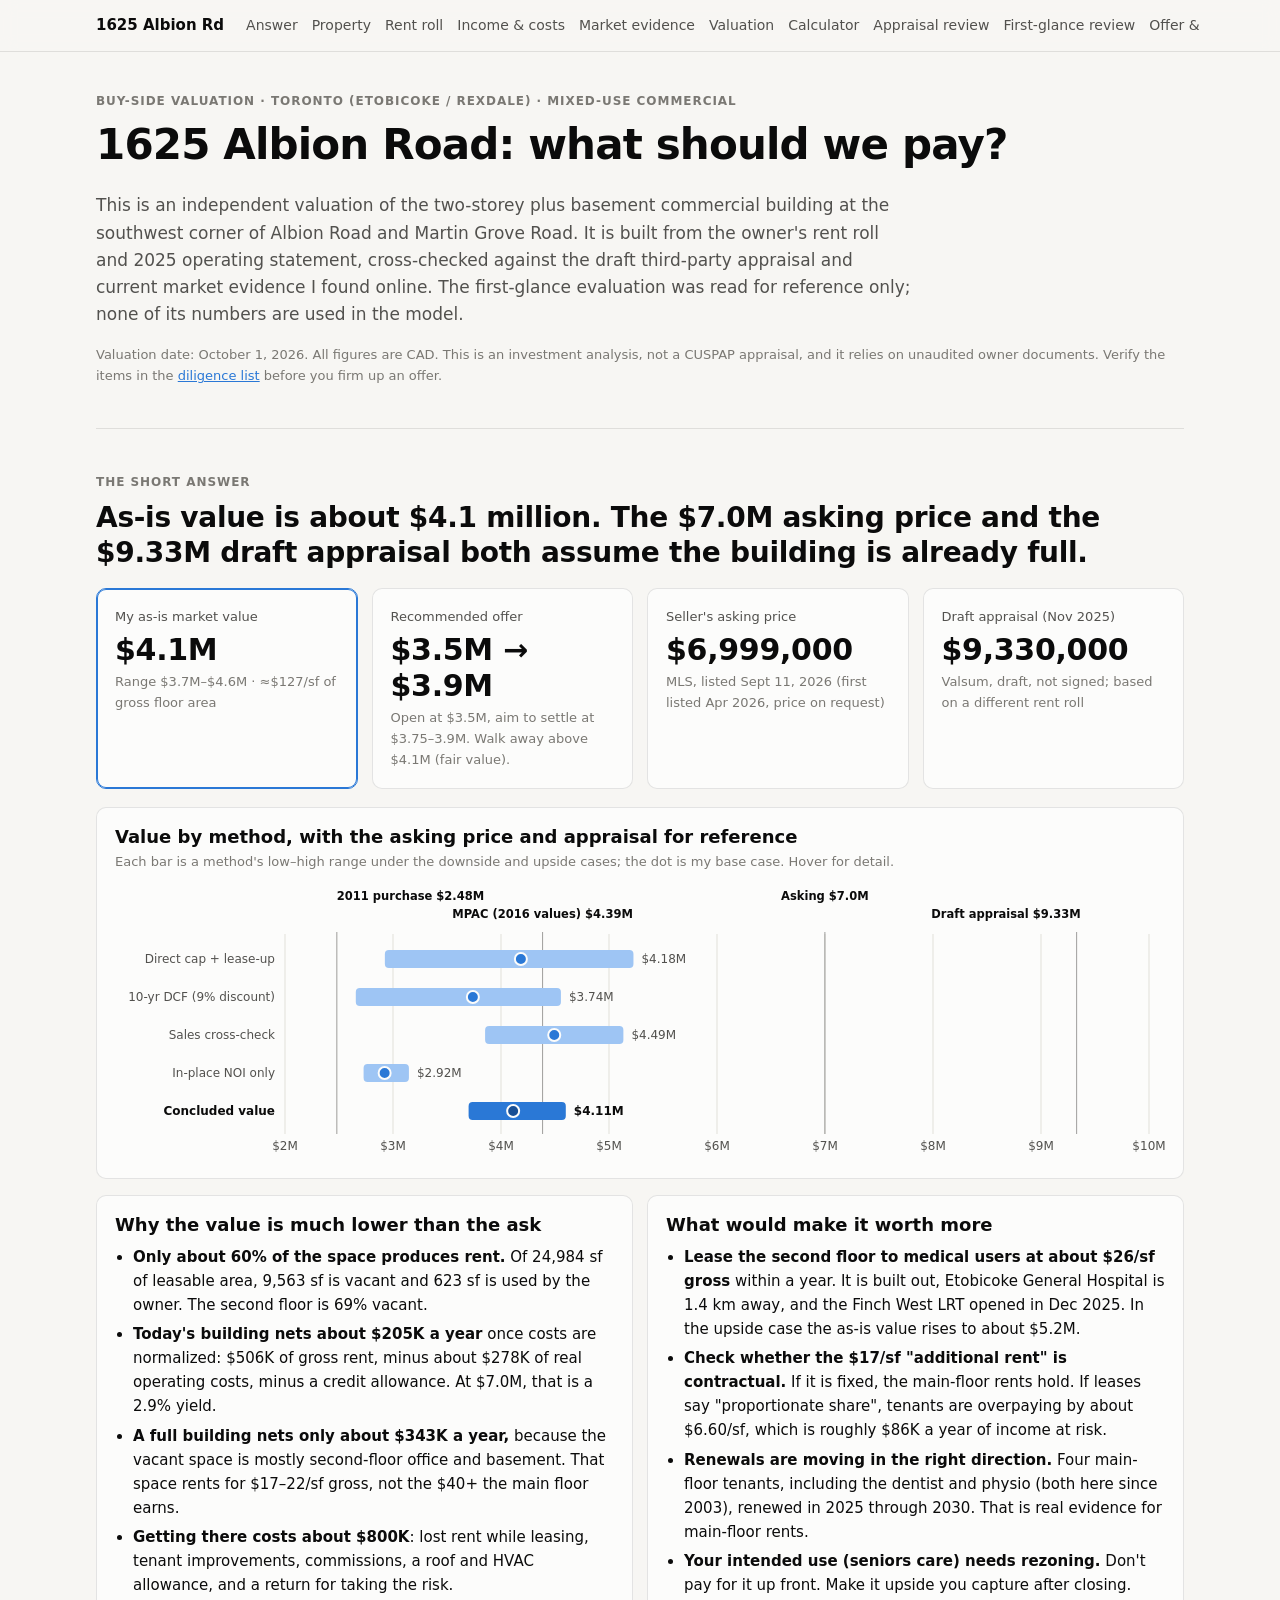
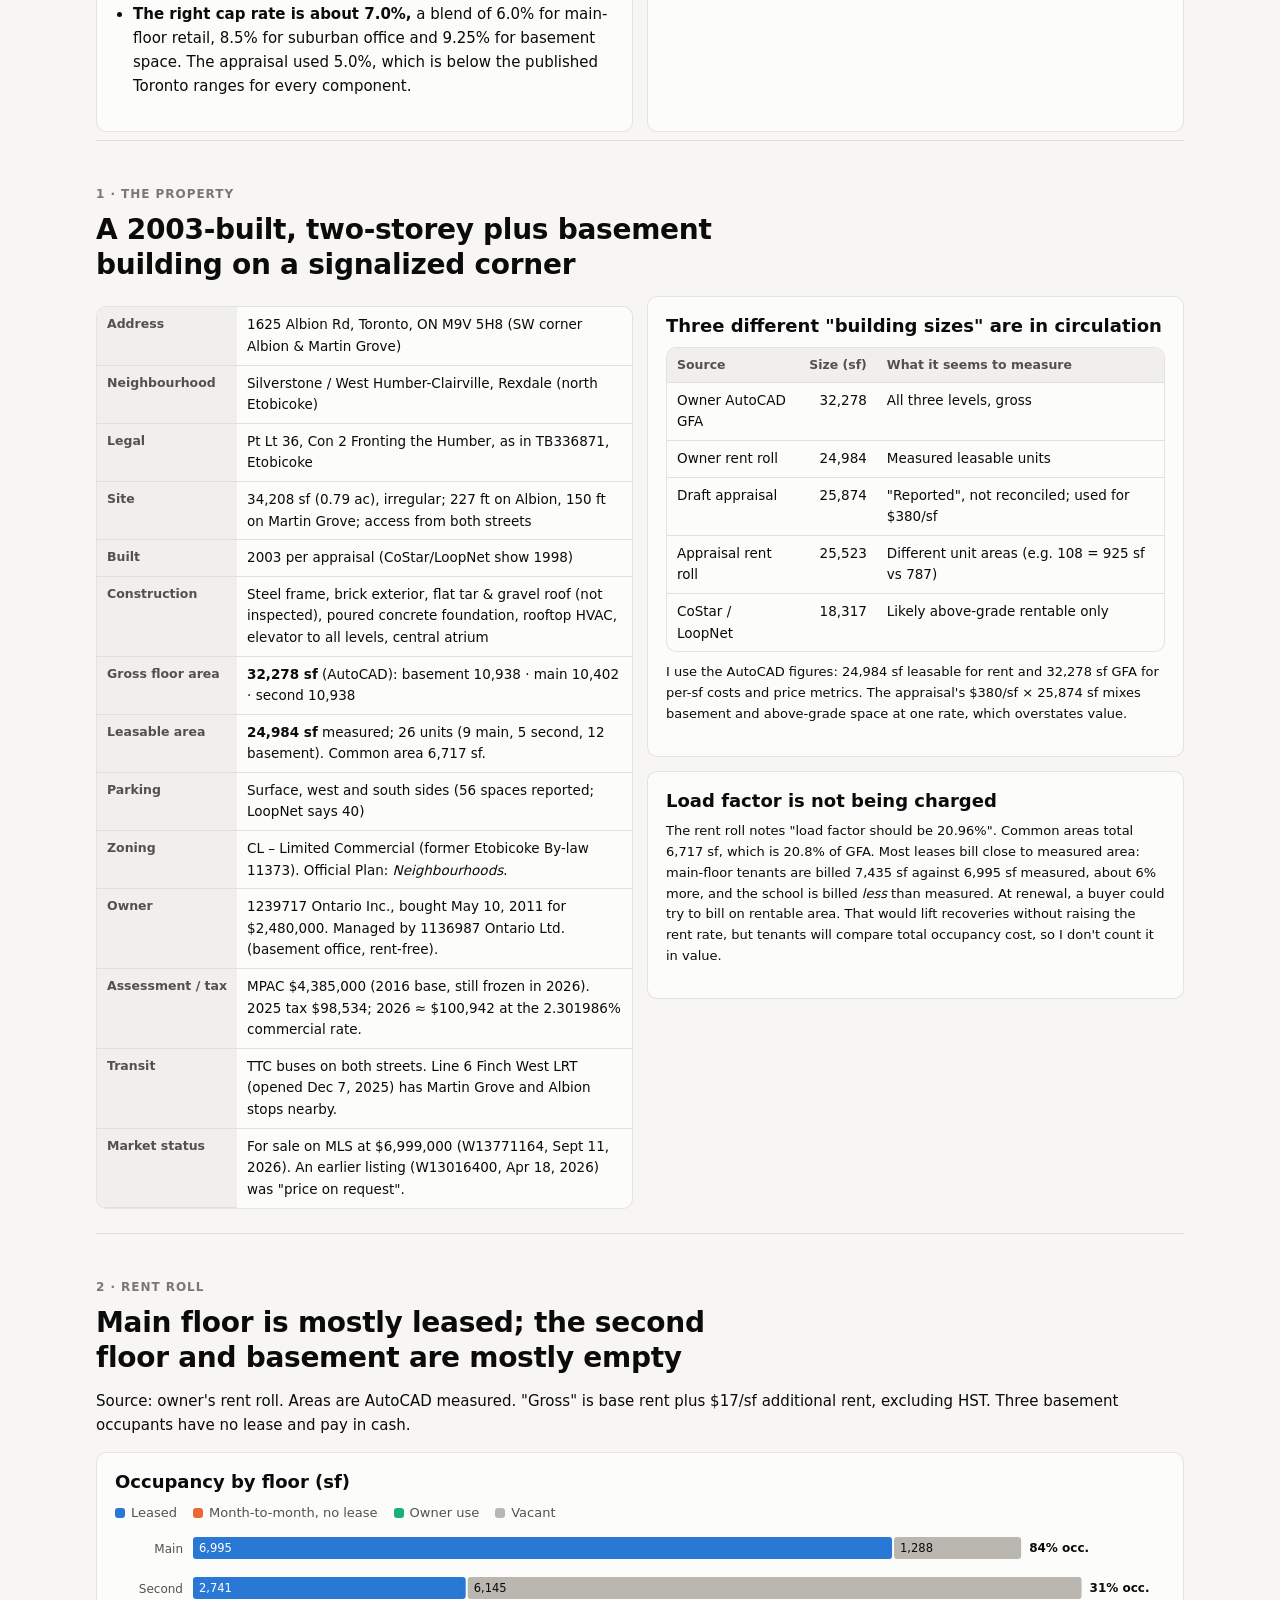
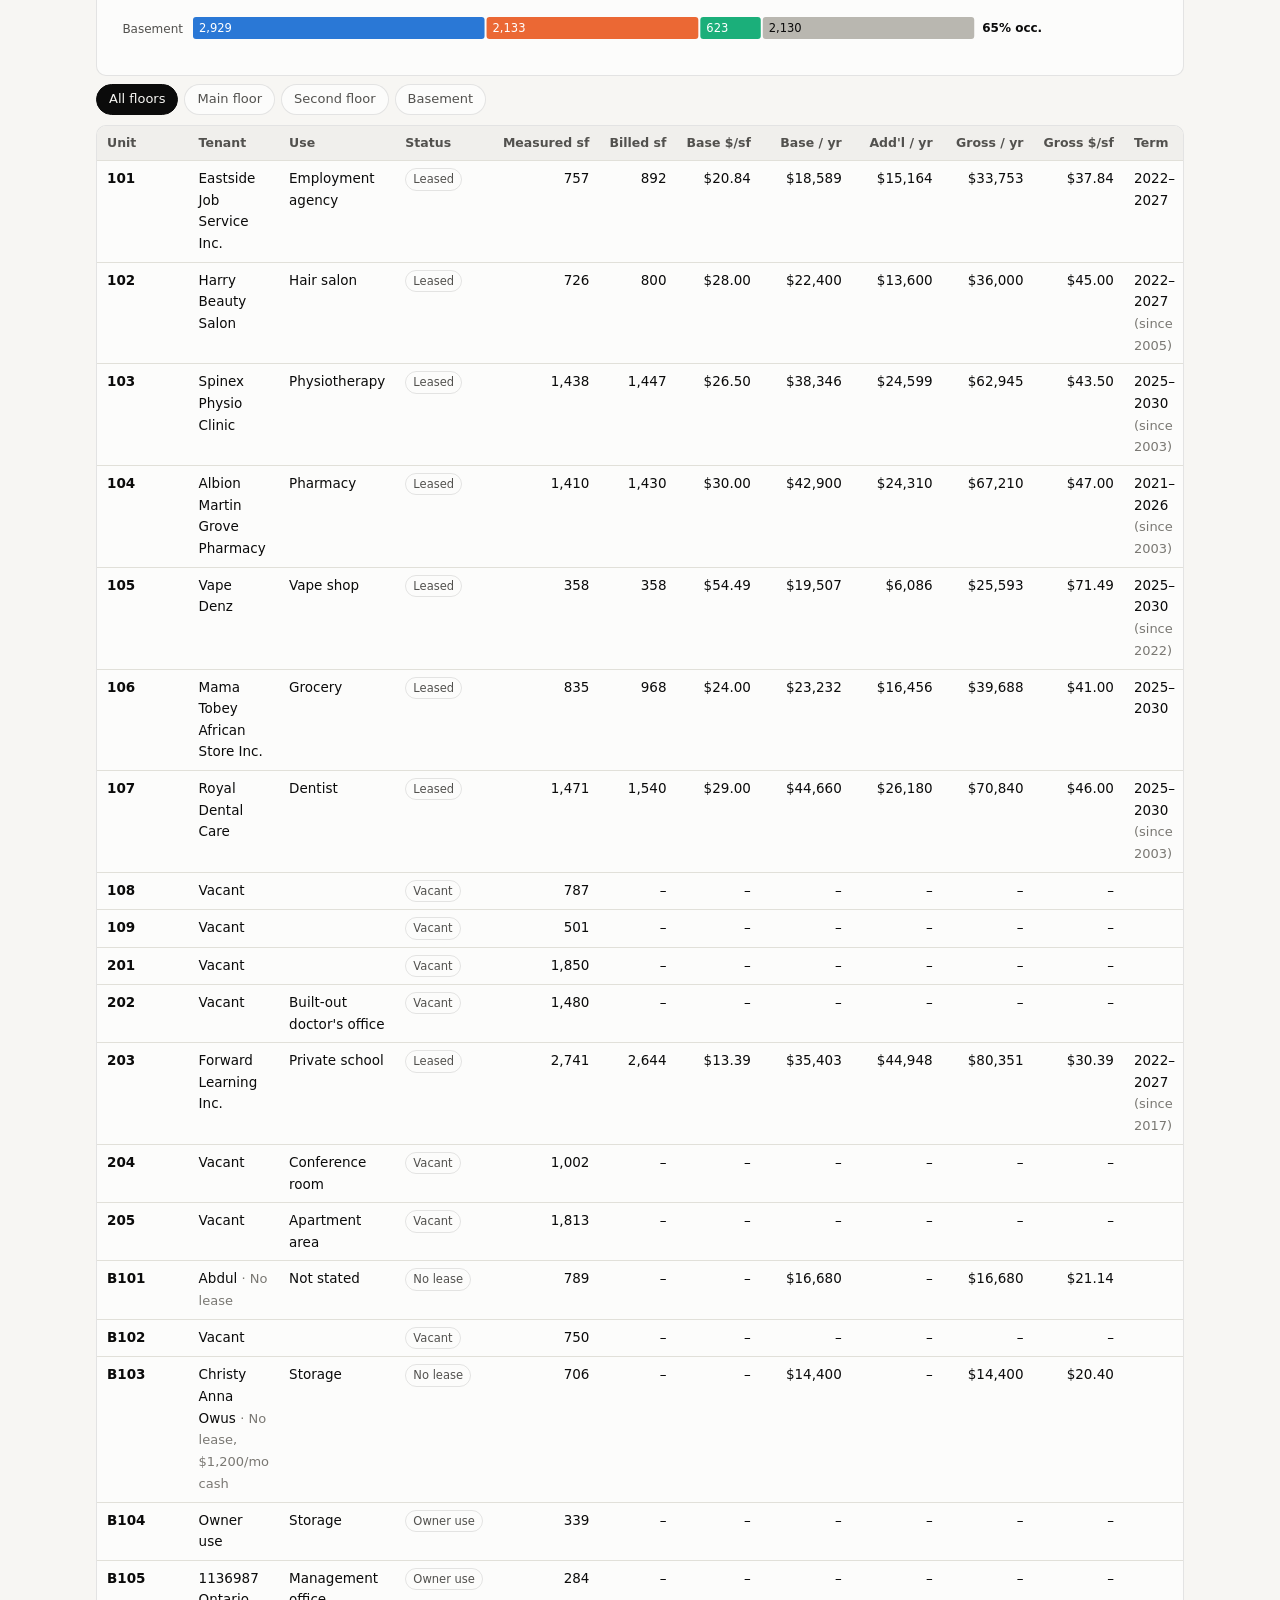
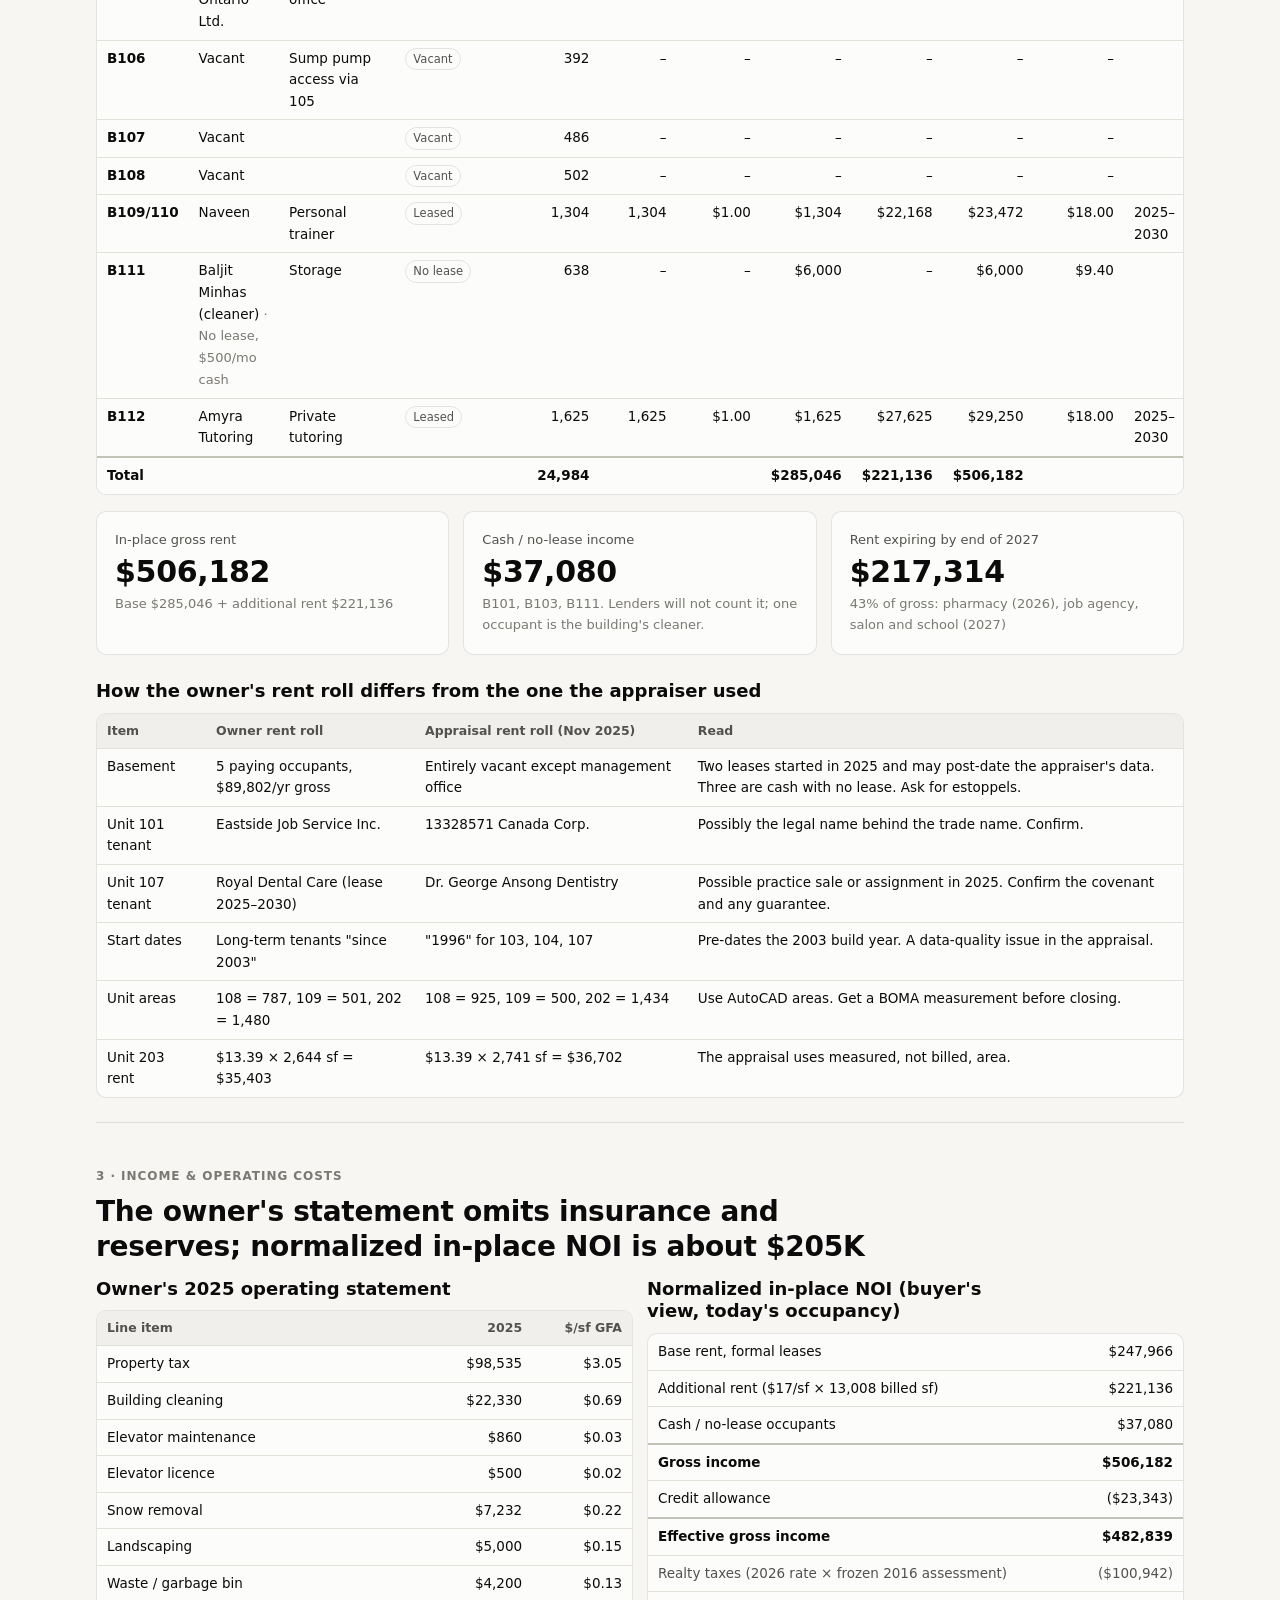
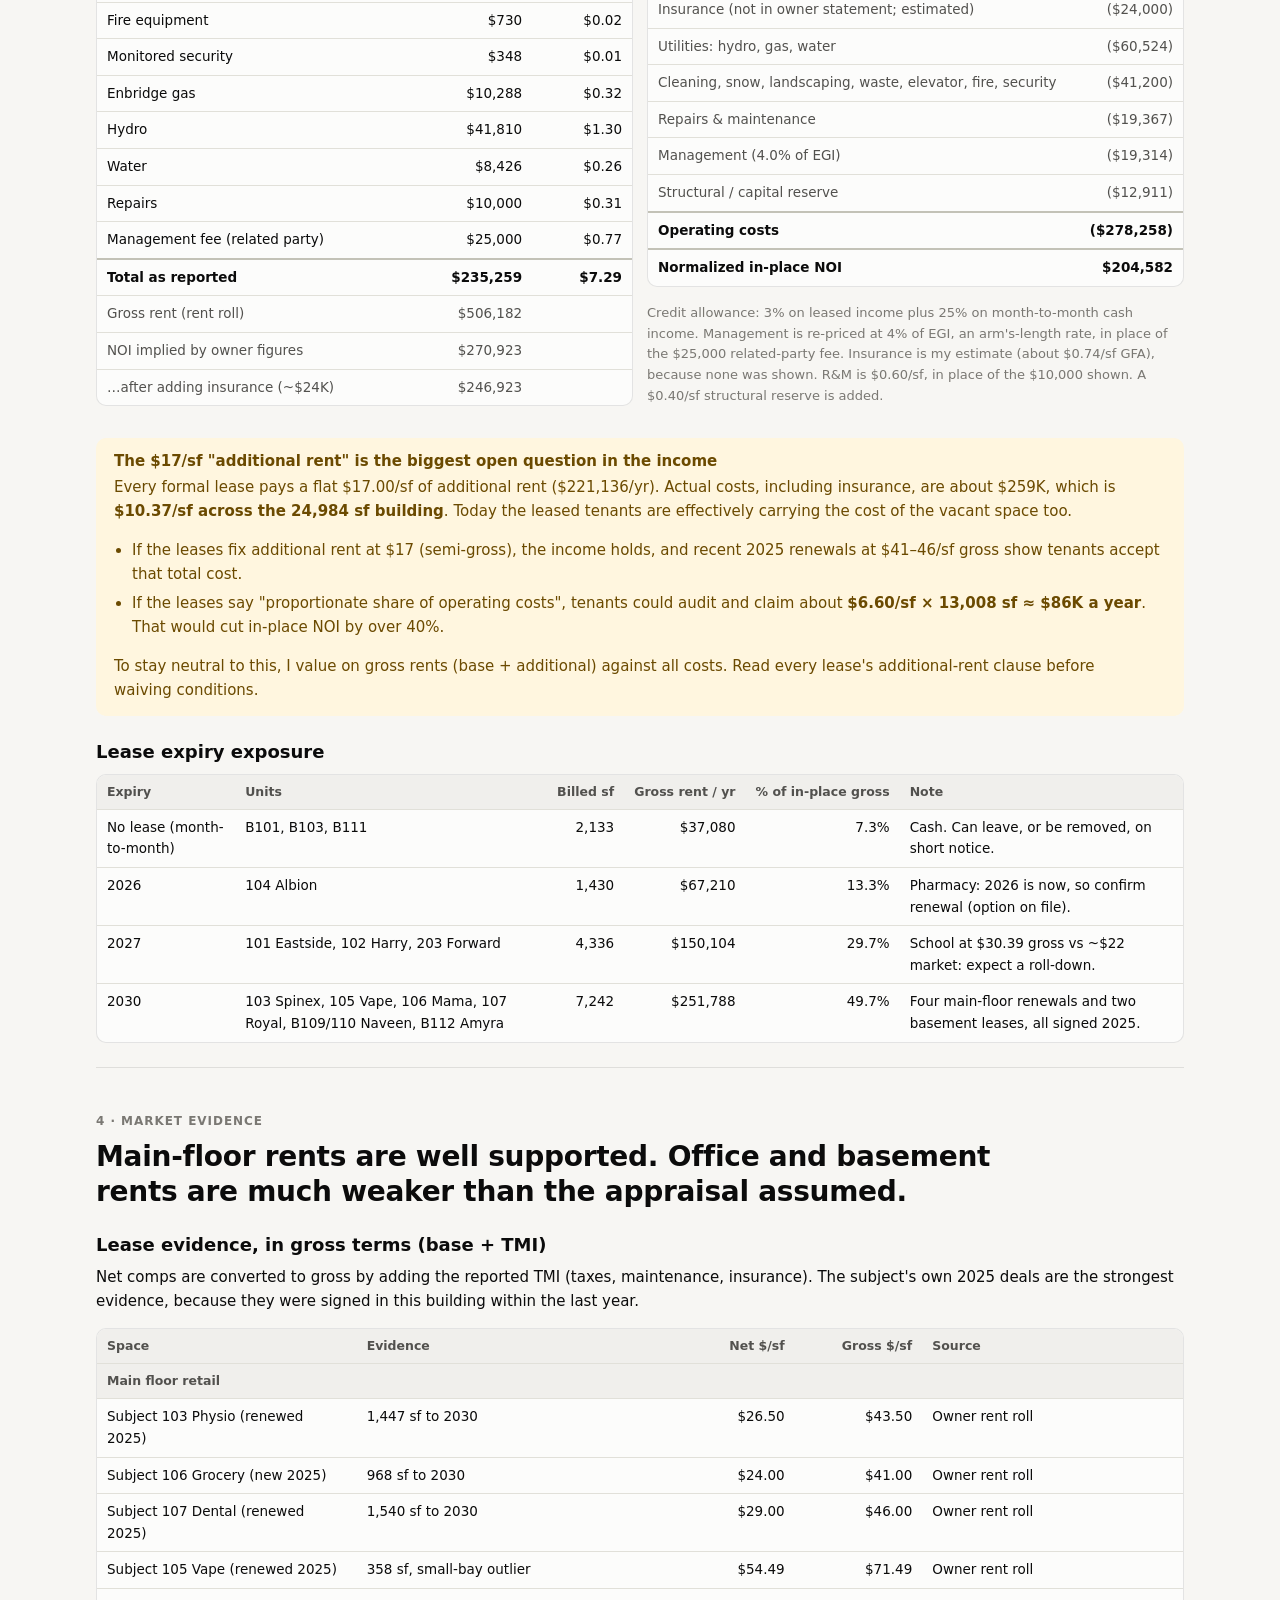
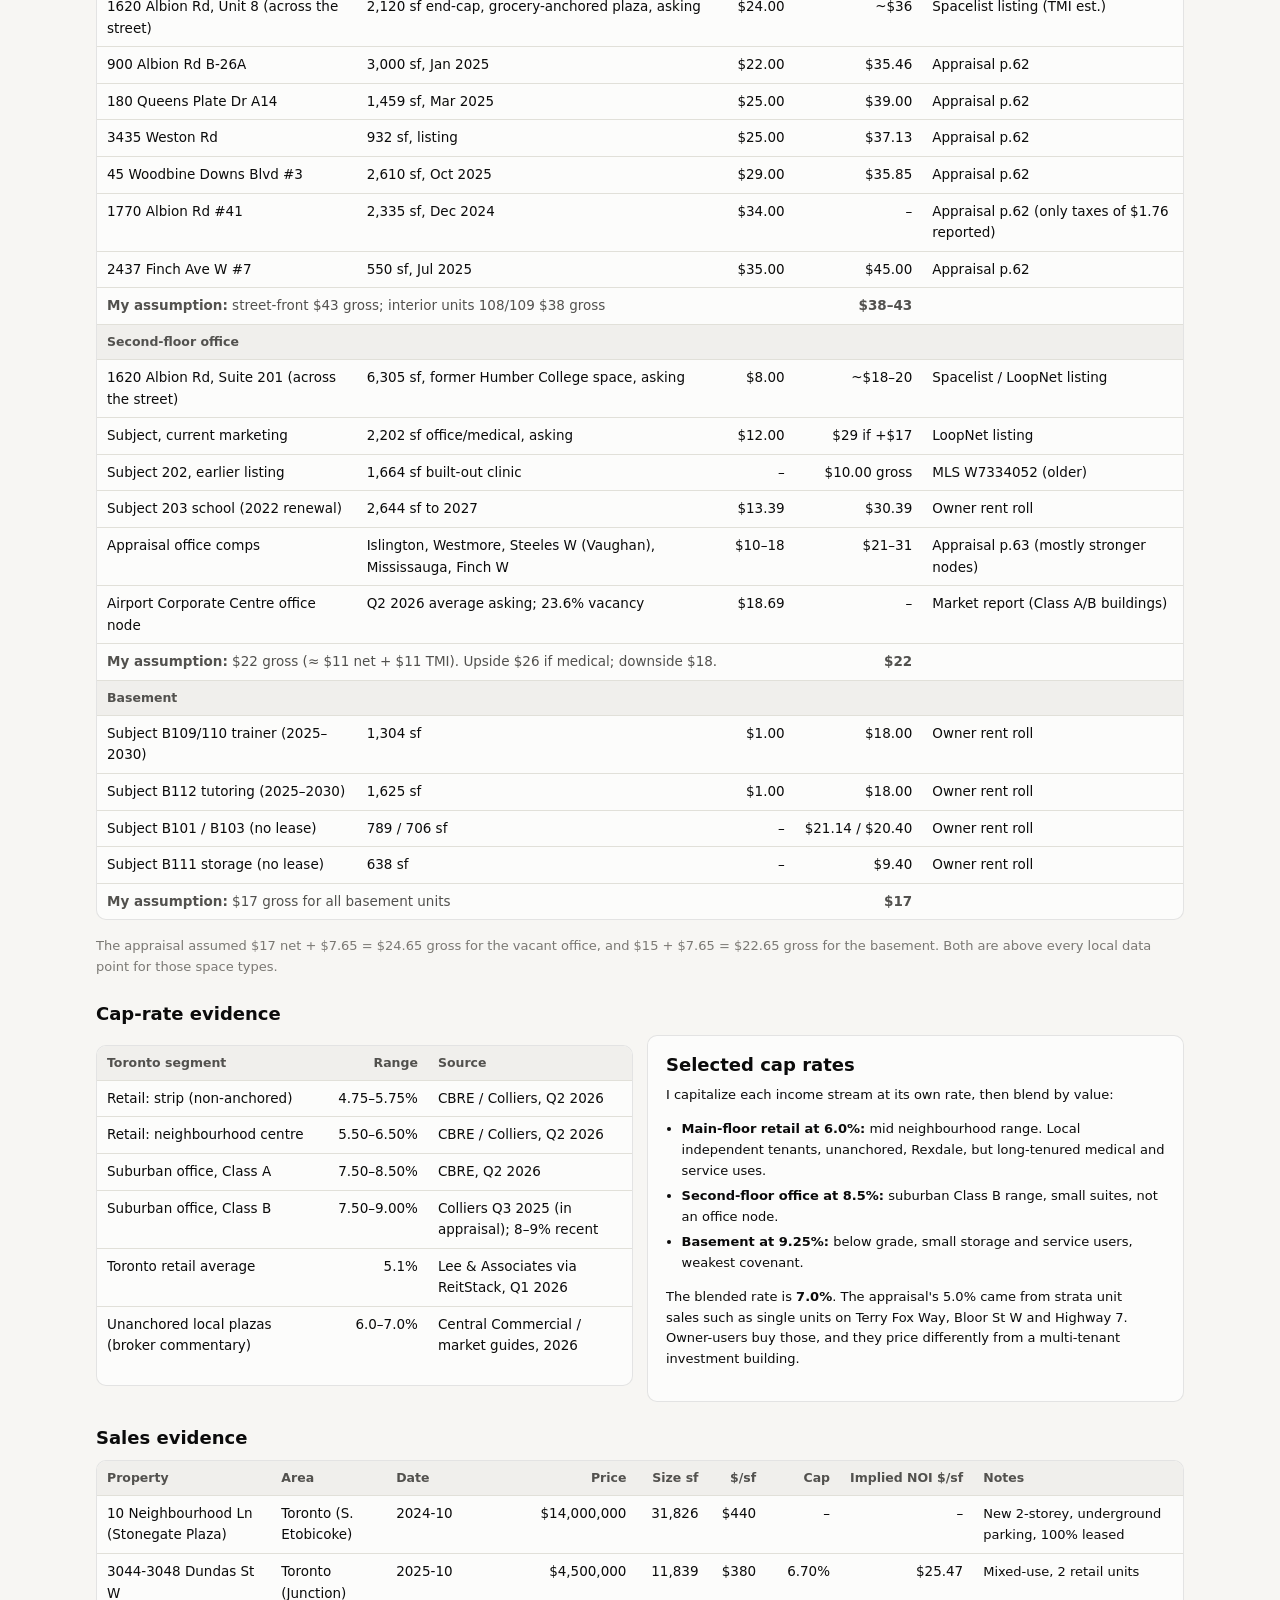
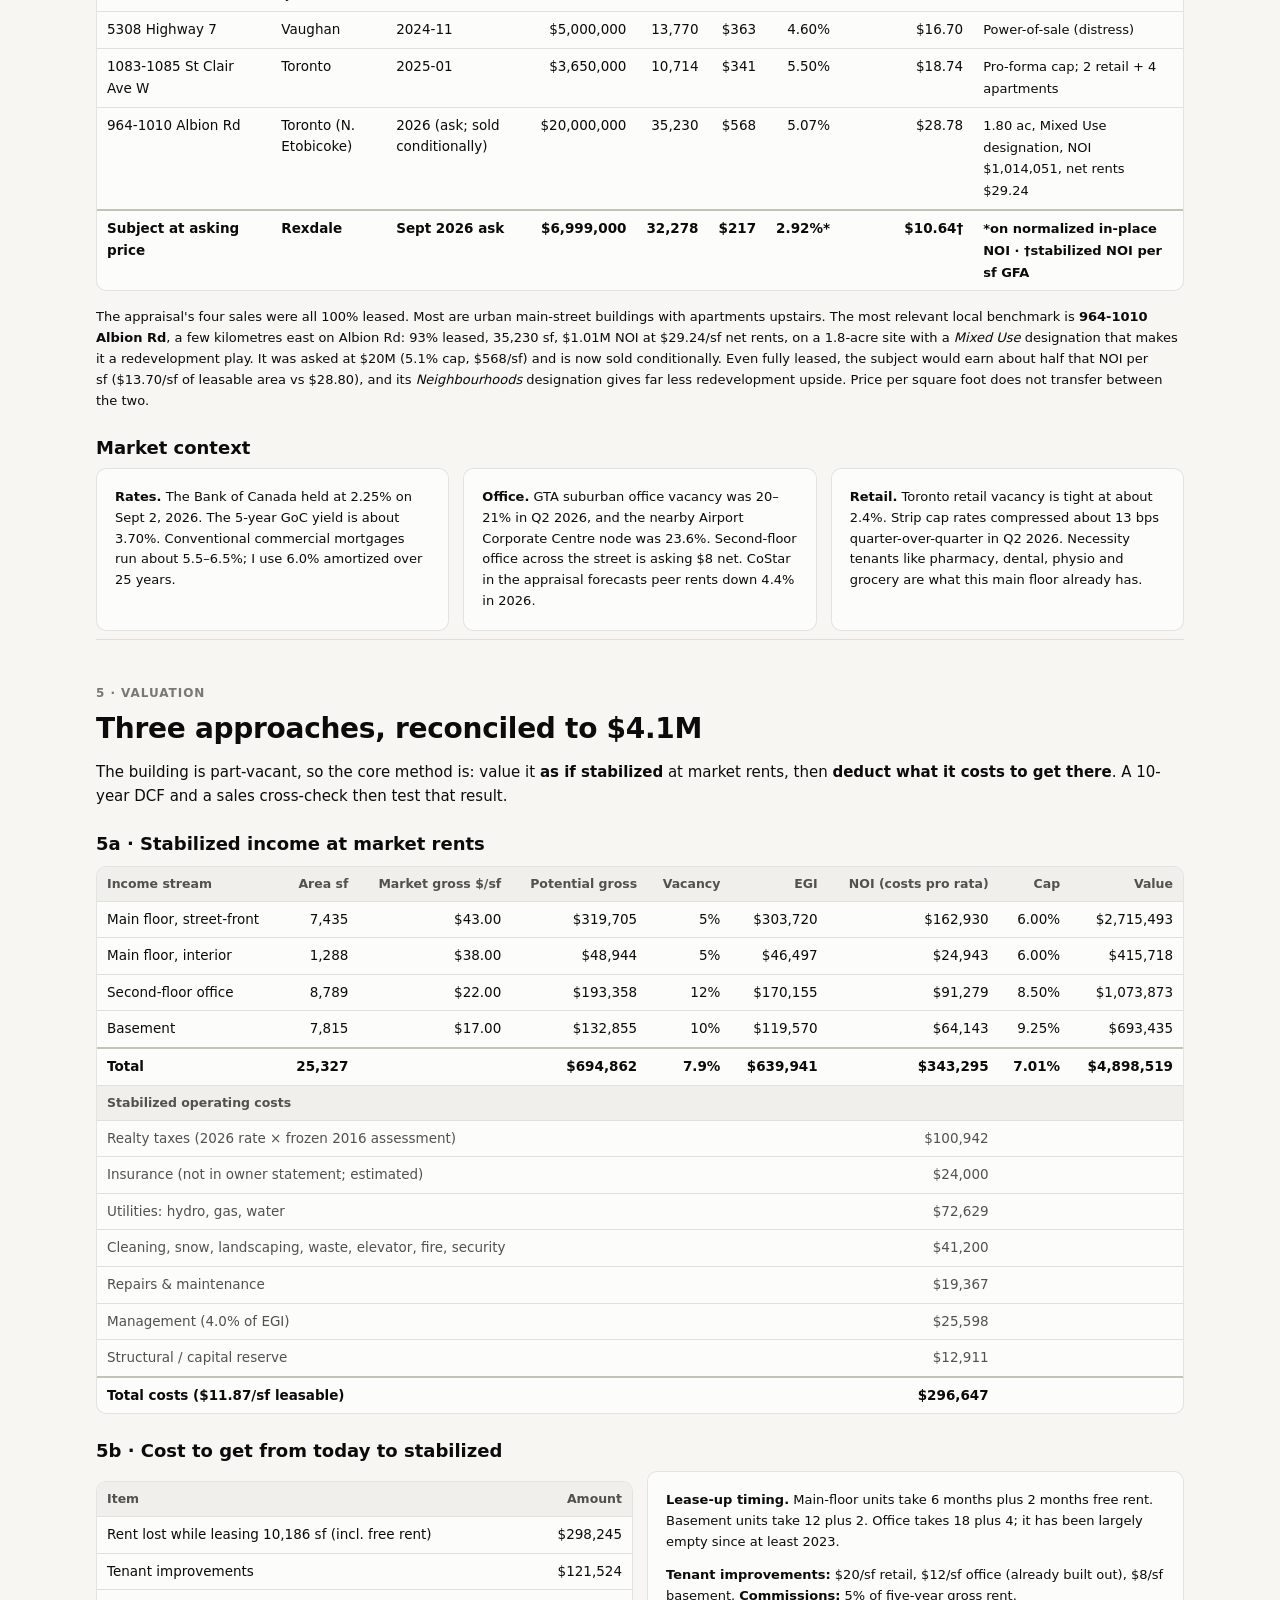
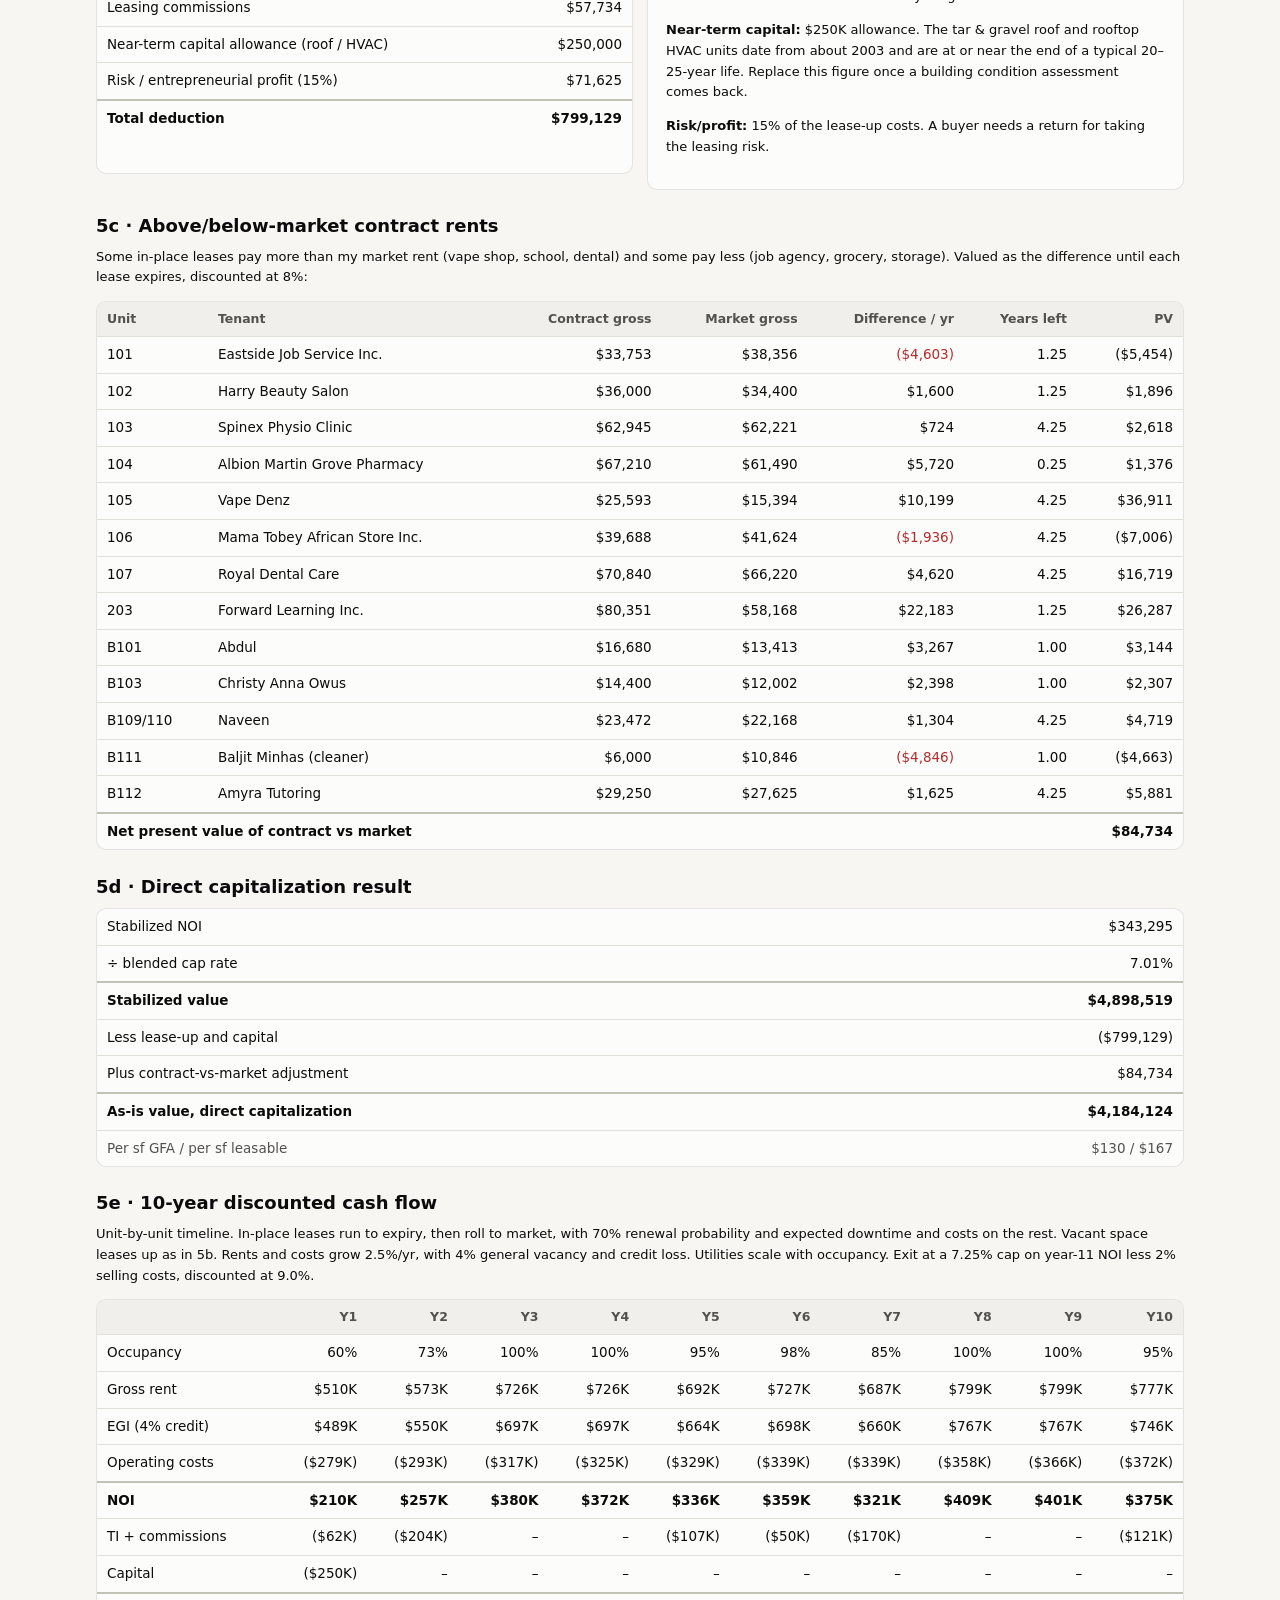
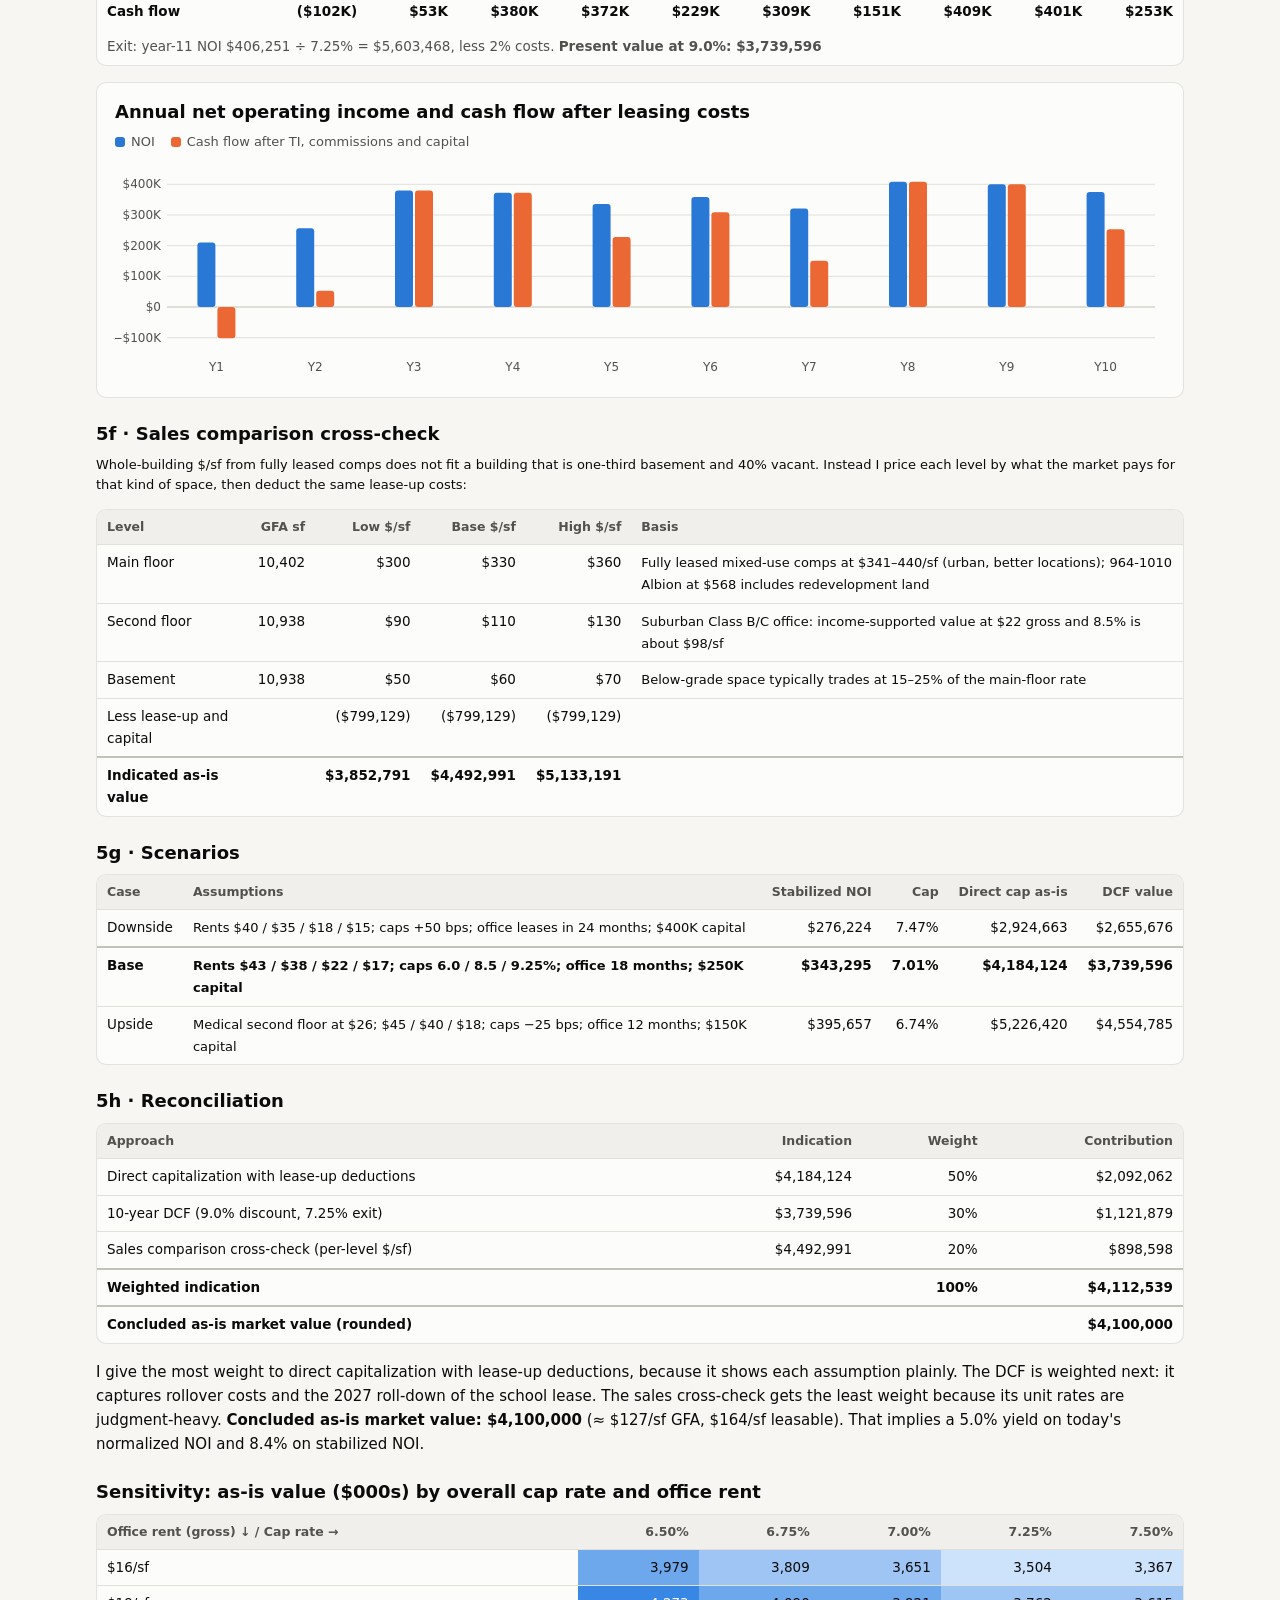
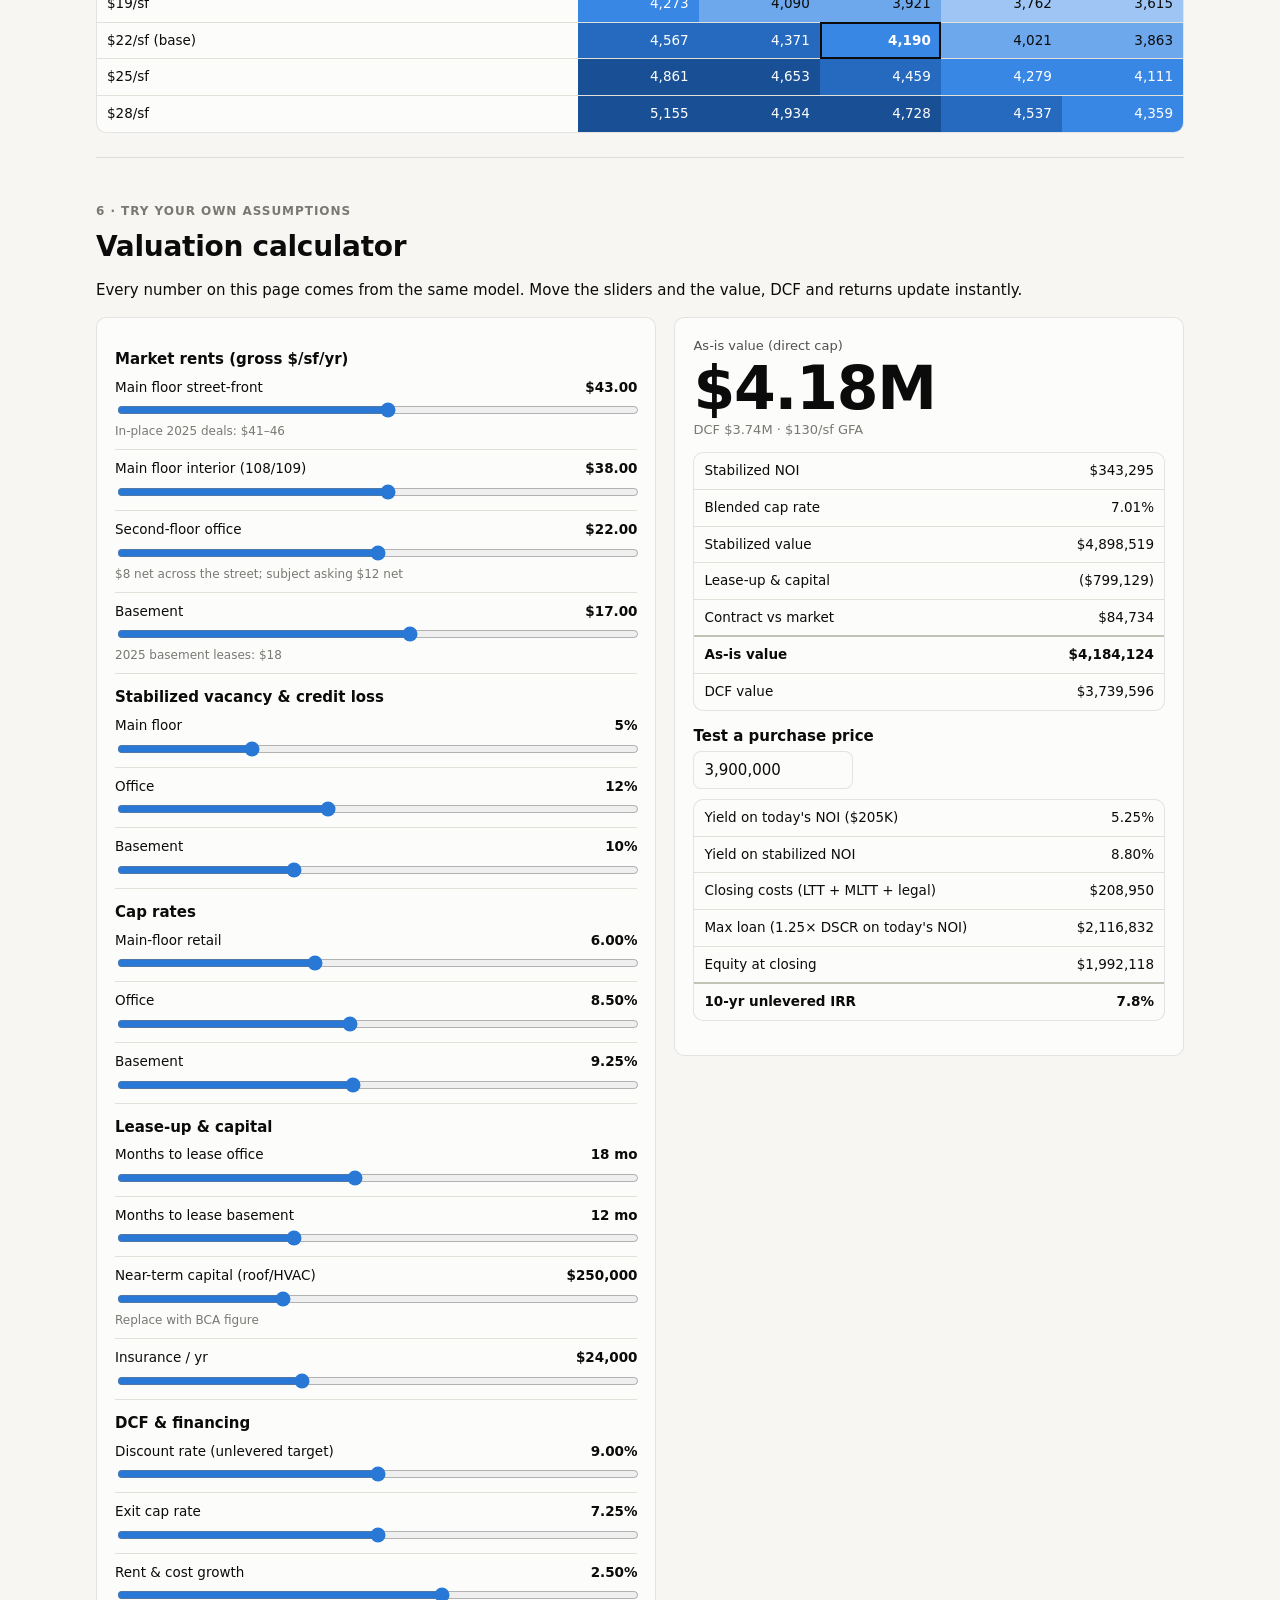
==== albion-valuation/index.html @ 06c312e9 "Add 1625 Albion Road valuation site Independent buy-side valuation built from the owner's rent roll " ====
<!doctype html>
<html lang="en">
<head>
<meta charset="utf-8">
<meta name="viewport" content="width=device-width, initial-scale=1">
<title>1625 Albion Road Valuation</title>
<meta name="description" content="Independent buy-side valuation of 1625 Albion Road, Toronto: a two-storey plus basement mixed-use building at Albion & Martin Grove. Rent roll, operating costs, market evidence, income and DCF valuation, appraisal review and offer strategy.">
<link rel="icon" href="data:image/svg+xml,%3Csvg xmlns='http://www.w3.org/2000/svg' viewBox='0 0 32 32'%3E%3Crect x='5' y='4' width='22' height='24' rx='2' fill='%232a78d6'/%3E%3Crect x='9' y='8' width='5' height='4' fill='%23fff'/%3E%3Crect x='18' y='8' width='5' height='4' fill='%23fff'/%3E%3Crect x='9' y='15' width='5' height='4' fill='%23fff'/%3E%3Crect x='18' y='15' width='5' height='4' fill='%23fff'/%3E%3Crect x='13' y='22' width='6' height='6' fill='%23fff'/%3E%3C/svg%3E">
<link rel="stylesheet" href="assets/style.css">
</head>
<body>
<nav class="topnav" aria-label="Sections">
  <div class="inner">
    <span class="brand">1625 Albion Rd</span>
    <a class="nl" href="#answer">Answer</a>
    <a class="nl" href="#property">Property</a>
    <a class="nl" href="#rentroll">Rent roll</a>
    <a class="nl" href="#expenses">Income &amp; costs</a>
    <a class="nl" href="#market">Market evidence</a>
    <a class="nl" href="#valuation">Valuation</a>
    <a class="nl" href="#calculator">Calculator</a>
    <a class="nl" href="#appraisal">Appraisal review</a>
    <a class="nl" href="#firstglance">First-glance review</a>
    <a class="nl" href="#offer">Offer &amp; diligence</a>
    <a class="nl" href="#sources">Sources</a>
    <button class="theme-btn" id="themeBtn" type="button" aria-label="Toggle dark mode">◐ Theme</button>
  </div>
</nav>

<main>
<header class="hero">
  <div class="eyebrow">Buy-side valuation · Toronto (Etobicoke / Rexdale) · mixed-use commercial</div>
  <h1>1625 Albion Road: what should we pay?</h1>
  <p class="lede">This is an independent valuation of the two-storey plus basement commercial building at the southwest corner of Albion Road and Martin Grove Road. It is built from the owner's rent roll and 2025 operating statement, cross-checked against the draft third-party appraisal and current market evidence I found online. The first-glance evaluation was read for reference only; none of its numbers are used in the model.</p>
  <p class="asof">Valuation date: October 1, 2026. All figures are CAD. This is an investment analysis, not a CUSPAP appraisal, and it relies on unaudited owner documents. Verify the items in the <a href="#offer">diligence list</a> before you firm up an offer.</p>
</header>

<!-- ============================================================ ANSWER -->
<section id="answer">
  <div class="eyebrow">The short answer</div>
  <h2>As-is value is about $4.1 million. The $7.0M asking price and the $9.33M draft appraisal both assume the building is already full.</h2>
  <div class="grid g4" style="margin:18px 0">
    <div class="card tile hl"><div class="label">My as-is market value</div><div class="value">$4.1M</div><div class="sub">Range $3.7M–$4.6M · ≈$127/sf of gross floor area</div></div>
    <div class="card tile"><div class="label">Recommended offer</div><div class="value">$3.5M → $3.9M</div><div class="sub">Open at $3.5M, aim to settle at $3.75–3.9M. Walk away above $4.1M (fair value).</div></div>
    <div class="card tile"><div class="label">Seller's asking price</div><div class="value">$6,999,000</div><div class="sub">MLS, listed Sept 11, 2026 (first listed Apr 2026, price on request)</div></div>
    <div class="card tile"><div class="label">Draft appraisal (Nov 2025)</div><div class="value">$9,330,000</div><div class="sub">Valsum, draft, not signed; based on a different rent roll</div></div>
  </div>

  <div class="card">
    <h3>Value by method, with the asking price and appraisal for reference</h3>
    <p class="small muted" style="margin-top:-6px">Each bar is a method's low–high range under the downside and upside cases; the dot is my base case. Hover for detail.</p>
    <div id="footballChart"></div>
  </div>

  <div class="grid g2" style="margin-top:16px">
    <div class="card">
      <h3>Why the value is much lower than the ask</h3>
      <ul>
        <li><b>Only about 60% of the space produces rent.</b> Of 24,984 sf of leasable area, 9,563 sf is vacant and 623 sf is used by the owner. The second floor is 69% vacant.</li>
        <li><b>Today's building nets about $205K a year</b> once costs are normalized: $506K of gross rent, minus about $278K of real operating costs, minus a credit allowance. At $7.0M, that is a 2.9% yield.</li>
        <li><b>A full building nets only about $343K a year,</b> because the vacant space is mostly second-floor office and basement. That space rents for $17–22/sf gross, not the $40+ the main floor earns.</li>
        <li><b>Getting there costs about $800K</b>: lost rent while leasing, tenant improvements, commissions, a roof and HVAC allowance, and a return for taking the risk.</li>
        <li><b>The right cap rate is about 7.0%,</b> a blend of 6.0% for main-floor retail, 8.5% for suburban office and 9.25% for basement space. The appraisal used 5.0%, which is below the published Toronto ranges for every component.</li>
      </ul>
    </div>
    <div class="card">
      <h3>What would make it worth more</h3>
      <ul>
        <li><b>Lease the second floor to medical users at about $26/sf gross</b> within a year. It is built out, Etobicoke General Hospital is 1.4 km away, and the Finch West LRT opened in Dec 2025. In the upside case the as-is value rises to about $5.2M.</li>
        <li><b>Check whether the $17/sf "additional rent" is contractual.</b> If it is fixed, the main-floor rents hold. If leases say "proportionate share", tenants are overpaying by about $6.60/sf, which is roughly $86K a year of income at risk.</li>
        <li><b>Renewals are moving in the right direction.</b> Four main-floor tenants, including the dentist and physio (both here since 2003), renewed in 2025 through 2030. That is real evidence for main-floor rents.</li>
        <li><b>Your intended use (seniors care) needs rezoning.</b> Don't pay for it up front. Make it upside you capture after closing.</li>
      </ul>
    </div>
  </div>
</section>

<!-- ============================================================ PROPERTY -->
<section id="property">
  <div class="eyebrow">1 · The property</div>
  <h2>A 2003-built, two-storey plus basement building on a signalized corner</h2>
  <div class="grid g2">
    <div class="tbl-wrap"><table>
      <tbody>
        <tr><th>Address</th><td>1625 Albion Rd, Toronto, ON M9V 5H8 (SW corner Albion &amp; Martin Grove)</td></tr>
        <tr><th>Neighbourhood</th><td>Silverstone / West Humber-Clairville, Rexdale (north Etobicoke)</td></tr>
        <tr><th>Legal</th><td>Pt Lt 36, Con 2 Fronting the Humber, as in TB336871, Etobicoke</td></tr>
        <tr><th>Site</th><td>34,208 sf (0.79 ac), irregular; 227 ft on Albion, 150 ft on Martin Grove; access from both streets</td></tr>
        <tr><th>Built</th><td>2003 per appraisal (CoStar/LoopNet show 1998)</td></tr>
        <tr><th>Construction</th><td>Steel frame, brick exterior, flat tar &amp; gravel roof (not inspected), poured concrete foundation, rooftop HVAC, elevator to all levels, central atrium</td></tr>
        <tr><th>Gross floor area</th><td><b>32,278 sf</b> (AutoCAD): basement 10,938 · main 10,402 · second 10,938</td></tr>
        <tr><th>Leasable area</th><td><b>24,984 sf</b> measured; 26 units (9 main, 5 second, 12 basement). Common area 6,717 sf.</td></tr>
        <tr><th>Parking</th><td>Surface, west and south sides (56 spaces reported; LoopNet says 40)</td></tr>
        <tr><th>Zoning</th><td>CL – Limited Commercial (former Etobicoke By-law 11373). Official Plan: <i>Neighbourhoods</i>.</td></tr>
        <tr><th>Owner</th><td>1239717 Ontario Inc., bought May 10, 2011 for $2,480,000. Managed by 1136987 Ontario Ltd. (basement office, rent-free).</td></tr>
        <tr><th>Assessment / tax</th><td>MPAC $4,385,000 (2016 base, still frozen in 2026). 2025 tax $98,534; 2026 ≈ $100,942 at the 2.301986% commercial rate.</td></tr>
        <tr><th>Transit</th><td>TTC buses on both streets. Line 6 Finch West LRT (opened Dec 7, 2025) has Martin Grove and Albion stops nearby.</td></tr>
        <tr><th>Market status</th><td>For sale on MLS at $6,999,000 (W13771164, Sept 11, 2026). An earlier listing (W13016400, Apr 18, 2026) was "price on request".</td></tr>
      </tbody>
    </table></div>
    <div>
      <div class="card">
        <h3 style="margin-top:0">Three different "building sizes" are in circulation</h3>
        <div class="tbl-wrap" style="margin:6px 0 10px"><table>
          <thead><tr><th>Source</th><th class="r">Size (sf)</th><th>What it seems to measure</th></tr></thead>
          <tbody>
            <tr><td>Owner AutoCAD GFA</td><td class="r">32,278</td><td>All three levels, gross</td></tr>
            <tr><td>Owner rent roll</td><td class="r">24,984</td><td>Measured leasable units</td></tr>
            <tr><td>Draft appraisal</td><td class="r">25,874</td><td>"Reported", not reconciled; used for $380/sf</td></tr>
            <tr><td>Appraisal rent roll</td><td class="r">25,523</td><td>Different unit areas (e.g. 108 = 925 sf vs 787)</td></tr>
            <tr><td>CoStar / LoopNet</td><td class="r">18,317</td><td>Likely above-grade rentable only</td></tr>
          </tbody>
        </table></div>
        <p class="small">I use the AutoCAD figures: 24,984 sf leasable for rent and 32,278 sf GFA for per-sf costs and price metrics. The appraisal's $380/sf × 25,874 sf mixes basement and above-grade space at one rate, which overstates value.</p>
      </div>
      <div class="card" style="margin-top:14px">
        <h3 style="margin-top:0">Load factor is not being charged</h3>
        <p class="small">The rent roll notes "load factor should be 20.96%". Common areas total 6,717 sf, which is 20.8% of GFA. Most leases bill close to measured area: main-floor tenants are billed 7,435 sf against 6,995 sf measured, about 6% more, and the school is billed <i>less</i> than measured. At renewal, a buyer could try to bill on rentable area. That would lift recoveries without raising the rent rate, but tenants will compare total occupancy cost, so I don't count it in value.</p>
      </div>
    </div>
  </div>
</section>

<!-- ============================================================ RENT ROLL -->
<section id="rentroll">
  <div class="eyebrow">2 · Rent roll</div>
  <h2>Main floor is mostly leased; the second floor and basement are mostly empty</h2>
  <p>Source: owner's rent roll. Areas are AutoCAD measured. "Gross" is base rent plus $17/sf additional rent, excluding HST. Three basement occupants have no lease and pay in cash.</p>
  <div class="card">
    <h3 style="margin-top:0">Occupancy by floor (sf)</h3>
    <div class="legend" id="occLegend"></div>
    <div id="occChart"></div>
  </div>
  <div class="filters" id="rrFilters" role="group" aria-label="Filter rent roll by floor"></div>
  <div class="tbl-wrap"><table id="rrTable"></table></div>

  <div class="grid g3">
    <div class="card tile"><div class="label">In-place gross rent</div><div class="value num">$506,182</div><div class="sub">Base $285,046 + additional rent $221,136</div></div>
    <div class="card tile"><div class="label">Cash / no-lease income</div><div class="value num">$37,080</div><div class="sub">B101, B103, B111. Lenders will not count it; one occupant is the building's cleaner.</div></div>
    <div class="card tile"><div class="label">Rent expiring by end of 2027</div><div class="value num">$217,314</div><div class="sub">43% of gross: pharmacy (2026), job agency, salon and school (2027)</div></div>
  </div>

  <h3>How the owner's rent roll differs from the one the appraiser used</h3>
  <div class="tbl-wrap"><table class="wide">
    <thead><tr><th>Item</th><th>Owner rent roll</th><th>Appraisal rent roll (Nov 2025)</th><th>Read</th></tr></thead>
    <tbody>
      <tr><td>Basement</td><td>5 paying occupants, $89,802/yr gross</td><td>Entirely vacant except management office</td><td>Two leases started in 2025 and may post-date the appraiser's data. Three are cash with no lease. Ask for estoppels.</td></tr>
      <tr><td>Unit 101 tenant</td><td>Eastside Job Service Inc.</td><td>13328571 Canada Corp.</td><td>Possibly the legal name behind the trade name. Confirm.</td></tr>
      <tr><td>Unit 107 tenant</td><td>Royal Dental Care (lease 2025–2030)</td><td>Dr. George Ansong Dentistry</td><td>Possible practice sale or assignment in 2025. Confirm the covenant and any guarantee.</td></tr>
      <tr><td>Start dates</td><td>Long-term tenants "since 2003"</td><td>"1996" for 103, 104, 107</td><td>Pre-dates the 2003 build year. A data-quality issue in the appraisal.</td></tr>
      <tr><td>Unit areas</td><td>108 = 787, 109 = 501, 202 = 1,480</td><td>108 = 925, 109 = 500, 202 = 1,434</td><td>Use AutoCAD areas. Get a BOMA measurement before closing.</td></tr>
      <tr><td>Unit 203 rent</td><td>$13.39 × 2,644 sf = $35,403</td><td>$13.39 × 2,741 sf = $36,702</td><td>The appraisal uses measured, not billed, area.</td></tr>
    </tbody>
  </table></div>
</section>

<!-- ============================================================ INCOME & EXPENSES -->
<section id="expenses">
  <div class="eyebrow">3 · Income &amp; operating costs</div>
  <h2>The owner's statement omits insurance and reserves; normalized in-place NOI is about $205K</h2>
  <div class="grid g2">
    <div>
      <h3 style="margin-top:0">Owner's 2025 operating statement</h3>
      <div class="tbl-wrap"><table id="ownerOpex"></table></div>
    </div>
    <div>
      <h3 style="margin-top:0">Normalized in-place NOI (buyer's view, today's occupancy)</h3>
      <div class="tbl-wrap"><table id="ipTable"></table></div>
      <p class="small muted">Credit allowance: 3% on leased income plus 25% on month-to-month cash income. Management is re-priced at 4% of EGI, an arm's-length rate, in place of the $25,000 related-party fee. Insurance is my estimate (about $0.74/sf GFA), because none was shown. R&amp;M is $0.60/sf, in place of the $10,000 shown. A $0.40/sf structural reserve is added.</p>
    </div>
  </div>

  <div class="callout">
    <h4>The $17/sf "additional rent" is the biggest open question in the income</h4>
    <p>Every formal lease pays a flat $17.00/sf of additional rent ($221,136/yr). Actual costs, including insurance, are about $259K, which is <b>$10.37/sf across the 24,984 sf building</b>. Today the leased tenants are effectively carrying the cost of the vacant space too.</p>
    <ul>
      <li>If the leases fix additional rent at $17 (semi-gross), the income holds, and recent 2025 renewals at $41–46/sf gross show tenants accept that total cost.</li>
      <li>If the leases say "proportionate share of operating costs", tenants could audit and claim about <b>$6.60/sf × 13,008 sf ≈ $86K a year</b>. That would cut in-place NOI by over 40%.</li>
    </ul>
    <p>To stay neutral to this, I value on gross rents (base + additional) against all costs. Read every lease's additional-rent clause before waiving conditions.</p>
  </div>

  <h3>Lease expiry exposure</h3>
  <div class="tbl-wrap"><table id="expiryTable"></table></div>
</section>

<!-- ============================================================ MARKET -->
<section id="market">
  <div class="eyebrow">4 · Market evidence</div>
  <h2>Main-floor rents are well supported. Office and basement rents are much weaker than the appraisal assumed.</h2>

  <h3>Lease evidence, in gross terms (base + TMI)</h3>
  <p>Net comps are converted to gross by adding the reported TMI (taxes, maintenance, insurance). The subject's own 2025 deals are the strongest evidence, because they were signed in this building within the last year.</p>
  <div class="tbl-wrap"><table class="wide">
    <thead><tr><th>Space</th><th>Evidence</th><th class="r">Net $/sf</th><th class="r">Gross $/sf</th><th>Source</th></tr></thead>
    <tbody>
      <tr class="group"><td colspan="5">Main floor retail</td></tr>
      <tr><td>Subject 103 Physio (renewed 2025)</td><td>1,447 sf to 2030</td><td class="r">$26.50</td><td class="r">$43.50</td><td>Owner rent roll</td></tr>
      <tr><td>Subject 106 Grocery (new 2025)</td><td>968 sf to 2030</td><td class="r">$24.00</td><td class="r">$41.00</td><td>Owner rent roll</td></tr>
      <tr><td>Subject 107 Dental (renewed 2025)</td><td>1,540 sf to 2030</td><td class="r">$29.00</td><td class="r">$46.00</td><td>Owner rent roll</td></tr>
      <tr><td>Subject 105 Vape (renewed 2025)</td><td>358 sf, small-bay outlier</td><td class="r">$54.49</td><td class="r">$71.49</td><td>Owner rent roll</td></tr>
      <tr><td>1620 Albion Rd, Unit 8 (across the street)</td><td>2,120 sf end-cap, grocery-anchored plaza, asking</td><td class="r">$24.00</td><td class="r">~$36</td><td>Spacelist listing (TMI est.)</td></tr>
      <tr><td>900 Albion Rd B-26A</td><td>3,000 sf, Jan 2025</td><td class="r">$22.00</td><td class="r">$35.46</td><td>Appraisal p.62</td></tr>
      <tr><td>180 Queens Plate Dr A14</td><td>1,459 sf, Mar 2025</td><td class="r">$25.00</td><td class="r">$39.00</td><td>Appraisal p.62</td></tr>
      <tr><td>3435 Weston Rd</td><td>932 sf, listing</td><td class="r">$25.00</td><td class="r">$37.13</td><td>Appraisal p.62</td></tr>
      <tr><td>45 Woodbine Downs Blvd #3</td><td>2,610 sf, Oct 2025</td><td class="r">$29.00</td><td class="r">$35.85</td><td>Appraisal p.62</td></tr>
      <tr><td>1770 Albion Rd #41</td><td>2,335 sf, Dec 2024</td><td class="r">$34.00</td><td class="r">–</td><td>Appraisal p.62 (only taxes of $1.76 reported)</td></tr>
      <tr><td>2437 Finch Ave W #7</td><td>550 sf, Jul 2025</td><td class="r">$35.00</td><td class="r">$45.00</td><td>Appraisal p.62</td></tr>
      <tr class="sub"><td colspan="3"><b>My assumption:</b> street-front $43 gross; interior units 108/109 $38 gross</td><td class="r"><b>$38–43</b></td><td></td></tr>
      <tr class="group"><td colspan="5">Second-floor office</td></tr>
      <tr><td>1620 Albion Rd, Suite 201 (across the street)</td><td>6,305 sf, former Humber College space, asking</td><td class="r">$8.00</td><td class="r">~$18–20</td><td>Spacelist / LoopNet listing</td></tr>
      <tr><td>Subject, current marketing</td><td>2,202 sf office/medical, asking</td><td class="r">$12.00</td><td class="r">$29 if +$17</td><td>LoopNet listing</td></tr>
      <tr><td>Subject 202, earlier listing</td><td>1,664 sf built-out clinic</td><td class="r">–</td><td class="r">$10.00 gross</td><td>MLS W7334052 (older)</td></tr>
      <tr><td>Subject 203 school (2022 renewal)</td><td>2,644 sf to 2027</td><td class="r">$13.39</td><td class="r">$30.39</td><td>Owner rent roll</td></tr>
      <tr><td>Appraisal office comps</td><td>Islington, Westmore, Steeles W (Vaughan), Mississauga, Finch W</td><td class="r">$10–18</td><td class="r">$21–31</td><td>Appraisal p.63 (mostly stronger nodes)</td></tr>
      <tr><td>Airport Corporate Centre office node</td><td>Q2 2026 average asking; 23.6% vacancy</td><td class="r">$18.69</td><td class="r">–</td><td>Market report (Class A/B buildings)</td></tr>
      <tr class="sub"><td colspan="3"><b>My assumption:</b> $22 gross (≈ $11 net + $11 TMI). Upside $26 if medical; downside $18.</td><td class="r"><b>$22</b></td><td></td></tr>
      <tr class="group"><td colspan="5">Basement</td></tr>
      <tr><td>Subject B109/110 trainer (2025–2030)</td><td>1,304 sf</td><td class="r">$1.00</td><td class="r">$18.00</td><td>Owner rent roll</td></tr>
      <tr><td>Subject B112 tutoring (2025–2030)</td><td>1,625 sf</td><td class="r">$1.00</td><td class="r">$18.00</td><td>Owner rent roll</td></tr>
      <tr><td>Subject B101 / B103 (no lease)</td><td>789 / 706 sf</td><td class="r">–</td><td class="r">$21.14 / $20.40</td><td>Owner rent roll</td></tr>
      <tr><td>Subject B111 storage (no lease)</td><td>638 sf</td><td class="r">–</td><td class="r">$9.40</td><td>Owner rent roll</td></tr>
      <tr class="sub"><td colspan="3"><b>My assumption:</b> $17 gross for all basement units</td><td class="r"><b>$17</b></td><td></td></tr>
    </tbody>
  </table></div>
  <p class="small muted">The appraisal assumed $17 net + $7.65 = $24.65 gross for the vacant office, and $15 + $7.65 = $22.65 gross for the basement. Both are above every local data point for those space types.</p>

  <h3>Cap-rate evidence</h3>
  <div class="grid g2">
    <div class="tbl-wrap"><table>
      <thead><tr><th>Toronto segment</th><th class="r">Range</th><th>Source</th></tr></thead>
      <tbody>
        <tr><td>Retail: strip (non-anchored)</td><td class="r">4.75–5.75%</td><td>CBRE / Colliers, Q2 2026</td></tr>
        <tr><td>Retail: neighbourhood centre</td><td class="r">5.50–6.50%</td><td>CBRE / Colliers, Q2 2026</td></tr>
        <tr><td>Suburban office, Class A</td><td class="r">7.50–8.50%</td><td>CBRE, Q2 2026</td></tr>
        <tr><td>Suburban office, Class B</td><td class="r">7.50–9.00%</td><td>Colliers Q3 2025 (in appraisal); 8–9% recent</td></tr>
        <tr><td>Toronto retail average</td><td class="r">5.1%</td><td>Lee &amp; Associates via ReitStack, Q1 2026</td></tr>
        <tr><td>Unanchored local plazas (broker commentary)</td><td class="r">6.0–7.0%</td><td>Central Commercial / market guides, 2026</td></tr>
      </tbody>
    </table></div>
    <div class="card">
      <h3 style="margin-top:0">Selected cap rates</h3>
      <p class="small">I capitalize each income stream at its own rate, then blend by value:</p>
      <ul class="small">
        <li><b>Main-floor retail at 6.0%:</b> mid neighbourhood range. Local independent tenants, unanchored, Rexdale, but long-tenured medical and service uses.</li>
        <li><b>Second-floor office at 8.5%:</b> suburban Class B range, small suites, not an office node.</li>
        <li><b>Basement at 9.25%:</b> below grade, small storage and service users, weakest covenant.</li>
      </ul>
      <p class="small">The blended rate is <b>7.0%</b>. The appraisal's 5.0% came from strata unit sales such as single units on Terry Fox Way, Bloor St W and Highway 7. Owner-users buy those, and they price differently from a multi-tenant investment building.</p>
    </div>
  </div>

  <h3>Sales evidence</h3>
  <div class="tbl-wrap"><table id="salesTable"></table></div>
  <p class="small">The appraisal's four sales were all 100% leased. Most are urban main-street buildings with apartments upstairs. The most relevant local benchmark is <b>964-1010 Albion Rd</b>, a few kilometres east on Albion Rd: 93% leased, 35,230 sf, $1.01M NOI at $29.24/sf net rents, on a 1.8-acre site with a <i>Mixed Use</i> designation that makes it a redevelopment play. It was asked at $20M (5.1% cap, $568/sf) and is now sold conditionally. Even fully leased, the subject would earn about half that NOI per sf ($13.70/sf of leasable area vs $28.80), and its <i>Neighbourhoods</i> designation gives far less redevelopment upside. Price per square foot does not transfer between the two.</p>

  <h3>Market context</h3>
  <div class="grid g3">
    <div class="card small"><b>Rates.</b> The Bank of Canada held at 2.25% on Sept 2, 2026. The 5-year GoC yield is about 3.70%. Conventional commercial mortgages run about 5.5–6.5%; I use 6.0% amortized over 25 years.</div>
    <div class="card small"><b>Office.</b> GTA suburban office vacancy was 20–21% in Q2 2026, and the nearby Airport Corporate Centre node was 23.6%. Second-floor office across the street is asking $8 net. CoStar in the appraisal forecasts peer rents down 4.4% in 2026.</div>
    <div class="card small"><b>Retail.</b> Toronto retail vacancy is tight at about 2.4%. Strip cap rates compressed about 13 bps quarter-over-quarter in Q2 2026. Necessity tenants like pharmacy, dental, physio and grocery are what this main floor already has.</div>
  </div>
</section>

<!-- ============================================================ VALUATION -->
<section id="valuation">
  <div class="eyebrow">5 · Valuation</div>
  <h2>Three approaches, reconciled to $4.1M</h2>
  <p>The building is part-vacant, so the core method is: value it <b>as if stabilized</b> at market rents, then <b>deduct what it costs to get there</b>. A 10-year DCF and a sales cross-check then test that result.</p>

  <h3>5a · Stabilized income at market rents</h3>
  <div class="tbl-wrap"><table id="stabTable"></table></div>

  <h3>5b · Cost to get from today to stabilized</h3>
  <div class="grid g2">
    <div class="tbl-wrap"><table id="leaseUpTable"></table></div>
    <div class="card small">
      <p><b>Lease-up timing.</b> Main-floor units take 6 months plus 2 months free rent. Basement units take 12 plus 2. Office takes 18 plus 4; it has been largely empty since at least 2023.</p>
      <p><b>Tenant improvements:</b> $20/sf retail, $12/sf office (already built out), $8/sf basement. <b>Commissions:</b> 5% of five-year gross rent.</p>
      <p><b>Near-term capital:</b> $250K allowance. The tar &amp; gravel roof and rooftop HVAC units date from about 2003 and are at or near the end of a typical 20–25-year life. Replace this figure once a building condition assessment comes back.</p>
      <p><b>Risk/profit:</b> 15% of the lease-up costs. A buyer needs a return for taking the leasing risk.</p>
    </div>
  </div>

  <h3>5c · Above/below-market contract rents</h3>
  <p class="small">Some in-place leases pay more than my market rent (vape shop, school, dental) and some pay less (job agency, grocery, storage). Valued as the difference until each lease expires, discounted at 8%:</p>
  <div class="tbl-wrap"><table id="contractTable"></table></div>

  <h3>5d · Direct capitalization result</h3>
  <div class="tbl-wrap"><table id="dcSummary"></table></div>

  <h3>5e · 10-year discounted cash flow</h3>
  <p class="small">Unit-by-unit timeline. In-place leases run to expiry, then roll to market, with 70% renewal probability and expected downtime and costs on the rest. Vacant space leases up as in 5b. Rents and costs grow 2.5%/yr, with 4% general vacancy and credit loss. Utilities scale with occupancy. Exit at a 7.25% cap on year-11 NOI less 2% selling costs, discounted at 9.0%.</p>
  <div class="tbl-wrap"><table id="dcfTable"></table></div>
  <div class="card" style="margin-top:6px">
    <h3 style="margin-top:0">Annual net operating income and cash flow after leasing costs</h3>
    <div class="legend"><span><span class="dot" style="background:var(--s1)"></span>NOI</span><span><span class="dot" style="background:var(--s2)"></span>Cash flow after TI, commissions and capital</span></div>
    <div id="dcfChart"></div>
  </div>

  <h3>5f · Sales comparison cross-check</h3>
  <p class="small">Whole-building $/sf from fully leased comps does not fit a building that is one-third basement and 40% vacant. Instead I price each level by what the market pays for that kind of space, then deduct the same lease-up costs:</p>
  <div class="tbl-wrap"><table id="dcaTable"></table></div>

  <h3>5g · Scenarios</h3>
  <div class="tbl-wrap"><table id="scenarioTable"></table></div>

  <h3>5h · Reconciliation</h3>
  <div class="tbl-wrap"><table id="reconTable"></table></div>
  <p>I give the most weight to direct capitalization with lease-up deductions, because it shows each assumption plainly. The DCF is weighted next: it captures rollover costs and the 2027 roll-down of the school lease. The sales cross-check gets the least weight because its unit rates are judgment-heavy. <b>Concluded as-is market value: $4,100,000</b> (≈ $127/sf GFA, $164/sf leasable). That implies a 5.0% yield on today's normalized NOI and 8.4% on stabilized NOI.</p>

  <h3>Sensitivity: as-is value ($000s) by overall cap rate and office rent</h3>
  <div class="tbl-wrap"><table id="gridTable"></table></div>
</section>

<!-- ============================================================ CALCULATOR -->
<section id="calculator">
  <div class="eyebrow">6 · Try your own assumptions</div>
  <h2>Valuation calculator</h2>
  <p>Every number on this page comes from the same model. Move the sliders and the value, DCF and returns update instantly.</p>
  <div class="calc">
    <div class="card" id="calcControls"></div>
    <div>
      <div class="card sticky-out" id="calcOut"></div>
    </div>
  </div>
</section>

<!-- ============================================================ APPRAISAL -->
<section id="appraisal">
  <div class="eyebrow">7 · Draft appraisal review (Valsum, Nov 21, 2025, $9.33M)</div>
  <h2>Correcting its assumptions, one step at a time, takes the appraisal's own income approach from $8.8M to $4.2M</h2>
  <div class="card">
    <div class="legend"><span><span class="dot" style="background:var(--neutral)"></span>Value at each step</span><span><span class="dot" style="background:var(--down)"></span>Value removed</span><span><span class="dot" style="background:var(--up)"></span>Value added</span></div>
    <div id="bridgeChart"></div>
  </div>
  <h3>Issues found</h3>
  <ol>
    <li><b>It values a 38–59% vacant building as if stabilized, with no lease-up deduction.</b> It assumes 4% vacancy (citing 1.9% CoStar GTA North vacancy), yet its own CoStar page shows subject rents down 14% year-over-year and peer rents forecast to fall. No downtime, TI, commissions or risk are deducted.</li>
    <li><b>The cap rate is below every published range it cites.</b> 5.0% is below Colliers' neighbourhood/strip retail range (5.5–6.5%) and suburban office (6.5–9.0%) on its own p.68. The cap-rate comps are small strata units, plus a Yonge St building and a Bloor St W unit.</li>
    <li><b>Its own sales comps imply higher cap rates.</b> The sales averaged a 5.6% cap (6.7% Junction, 5.5% St Clair, 4.6% for a power-of-sale) on fully leased buildings. Even unadjusted, that is above the 5.0% chosen.</li>
    <li><b>Operating costs are understated by about $60K.</b> Utilities are $30K against $60.5K actual (about $73K at full occupancy). Cleaning, snow, landscaping, waste, elevator and fire (about $41K) are not shown. Insurance at $15K is light. R&amp;M at $51.7K partly offsets this.</li>
    <li><b>Office and basement rents exceed the local evidence.</b> Office is at $24.65 gross against an $8 net asking rent across the street and the subject's own $12 net asking. Basement is at $22.65 gross against the $18 gross the 2025 basement leases achieved.</li>
    <li><b>The direct comparison applies $380/sf to 25,874 sf.</b> That size matches neither the 32,278 sf GFA nor the 24,984 sf leasable. It also applies one rate to basement and above-grade space and makes no vacancy adjustment.</li>
    <li><b>The rent roll differs from the owner's</b> (see <a href="#rentroll">section 2</a>), and comp 3's $/sf was "not provided… should be inserted". The draft is unsigned and the reconciliation calls $9.33M the "midpoint… consistent with the income approach", but the income approach was $8.83M.</li>
  </ol>
  <p class="small muted">Not every flaw cuts against the appraisal. Its $195,282 TMI recovery figure ($7.65/sf) is below the $221,136 tenants actually pay today. My gross-rent method sidesteps that issue.</p>
</section>

<!-- ============================================================ FIRST GLANCE -->
<section id="firstglance">
  <div class="eyebrow">8 · First-glance evaluation (May 17, 2026), used as reference only</div>
  <h2>Its direction is right; some specifics needed correcting</h2>
  <div class="grid g2">
    <div class="card">
      <h3 style="margin-top:0">Where I agree</h3>
      <ul class="small">
        <li>The appraisal's 5.0% cap, 4% vacancy and $17 net office rent are not supported.</li>
        <li>The office market across the street ($8 net) is the right reality check.</li>
        <li>The pharmacy expiry (2026), cash tenants and related-party management are real diligence items.</li>
        <li>Retirement or assisted-living use is not permitted under CL zoning and needs rezoning. That is upside to capture, not something to pay for.</li>
      </ul>
    </div>
    <div class="card">
      <h3 style="margin-top:0">Where I differ</h3>
      <ul class="small">
        <li><b>"$1/sf basement deals" are not below market.</b> With $17 additional rent they pay $18 gross, which is market for basement space and in line with the cash tenants.</li>
        <li><b>Capitalizing in-place NOI at 7–8.5% without crediting lease-up</b> double-counts the vacancy. The upside of leasing has real value, as long as the leasing costs are deducted.</li>
        <li><b>Its $4.0–5.5M range is a bit high at the top.</b> Its "stabilized" case puts all space at 7–8.5%. When main-floor retail (about 60% of value) is capped at its own rate and lease-up costs are deducted, I get $3.7–4.6M.</li>
        <li><b>Its demographics table looks wrong.</b> Unemployment of 28–38% is not plausible, and I did not rely on it. It does not mention the Finch West LRT, and it predates the September 2026 relisting at $6.999M.</li>
      </ul>
    </div>
  </div>
</section>

<!-- ============================================================ OFFER -->
<section id="offer">
  <div class="eyebrow">9 · Offer strategy, risks &amp; due diligence</div>
  <h2>Offer $3.5M, settle at $3.75–3.9M, walk away above $4.1M</h2>
  <p>The walk-away price equals my fair-value estimate, because paying more means paying for the seller's upside. The target range is where the 10-year unlevered return clears about 8% after roughly $200K of land transfer tax and closing costs. The opening offer is close to a 9% return. If the seller delivers signed second-floor leases or the pharmacy renewal before closing, the upside case supports stepping up to about $4.4M.</p>
  <div class="tbl-wrap"><table id="offerTable"></table></div>
  <p class="small muted">"All-in equity" = price + land transfer tax (Ontario + Toronto MLTT, 2% each above $400K) + about $60K legal and diligence − loan + about $429K of lease-up TI, commissions and capital. The loan is sized at 1.25× DSCR on today's normalized NOI ($205K), 6.0%, 25-year amortization, which caps it at about $2.1M at any price. The IRR is unlevered over 10 years, after closing costs, under base assumptions. *Under the upside case (second floor leased at $26 gross within 12 months), a $4.4M price returns about 8.8%.</p>

  <div class="grid g2">
    <div class="card">
      <h3 style="margin-top:0">Negotiating points</h3>
      <ul class="small">
        <li><b>The ask needs a 4.9% cap on a full building, before any leasing cost.</b> Today that is a 2.9% yield on normalized NOI.</li>
        <li><b>The property has been on the market since April 2026</b> and was relisted with a price in September, which suggests there are few takers at the seller's expectations.</li>
        <li><b>The seller bought it in 2011 for $2.48M</b>, so $3.9M is still a 57% gain for them.</li>
        <li><b>Debt only covers about $2.1M</b> at today's income. Any buyer at $7M would need about $5M of cash for a 2.9% yield.</li>
        <li><b>Offer to pay more for proven income:</b> a price step-up (for example +$150–250K) if, before closing, signed second-floor leases at ≥$22 gross or a pharmacy renewal are delivered.</li>
      </ul>
    </div>
    <div class="card">
      <h3 style="margin-top:0">Conditions to put in the offer</h3>
      <ul class="small">
        <li>60–90 day due diligence. Financing condition sized on in-place NOI.</li>
        <li>Certified rent roll and tenant estoppels from every occupant, including the cash tenants.</li>
        <li>Copies of all leases, amendments, renewal notices and arrears ledger. Two years of operating statements, tax bills and utility bills.</li>
        <li>Termination of the related-party management agreement and the owner's free basement use at closing.</li>
        <li>Phase I ESA, building condition assessment (roof, RTUs, elevator, sump/drainage), and zoning compliance letter.</li>
      </ul>
    </div>
  </div>

  <h3>Risk register and diligence checklist</h3>
  <ul class="check">
    <li><span class="sev hi">High</span><b>Additional-rent clause.</b> Is $17/sf fixed, or a reconciled proportionate share? About $86K/yr is at risk if tenants can reconcile it.</li>
    <li><span class="sev hi">High</span><b>Pharmacy (104) lease expiring 2026,</b> $67K gross and 13% of income. Has the renewal option been exercised? Get written confirmation.</li>
    <li><span class="sev hi">High</span><b>Second-floor lease-up</b> is 6,145 sf in a market asking $8–12 net. The value swings by about ±$270K per $3/sf of office rent (see the sensitivity table).</li>
    <li><span class="sev hi">High</span><b>Capital condition.</b> The roof and rooftop HVAC are original to about 2003. Get a BCA, and price the gap against the $250K allowance.</li>
    <li><span class="sev md">Medium</span><b>Cash tenancies with no lease</b> (B101, B103, B111; $37K/yr). Formalize or vacate them. Check how the cleaner's storage relates to the $22K cleaning contract.</li>
    <li><span class="sev md">Medium</span><b>School (203) expires 2027</b> at $30.39 gross against about $22 market, a roll-down of about $22K/yr.</li>
    <li><span class="sev md">Medium</span><b>Utilities of $60.5K are landlord-paid.</b> Check whether units are separately metered and whether the leases allow recovery.</li>
    <li><span class="sev md">Medium</span><b>Tenant identities.</b> The appraisal lists different tenants for 101 and 107. Confirm the covenants, assignments and guarantees.</li>
    <li><span class="sev md">Medium</span><b>Property tax reassessment risk.</b> Tax is based on a 2016 assessment that remains frozen. When Ontario reassesses, the tax could rise.</li>
    <li><span class="sev lo">Low</span><b>Vape shop (105)</b> pays the highest rent ($71/sf gross) and carries regulatory risk. Treat its rent as above market.</li>
    <li><span class="sev lo">Low</span><b>Measurement.</b> Commission a BOMA remeasurement. Applying load factor at renewals is possible upside.</li>
    <li><span class="sev lo">Low</span><b>Zoning for your intended use.</b> Seniors or assisted living needs CL→CR rezoning (12–18 months). Confirm whether residential is allowed above commercial before pricing any conversion.</li>
    <li><span class="sev lo">Low</span><b>Sump pump access</b> runs through unit 105 (from the B106 note). Check easement or access rights and water history.</li>
  </ul>
</section>

<!-- ============================================================ SOURCES -->
<section id="sources">
  <div class="eyebrow">10 · Sources &amp; method</div>
  <h2>Sources</h2>
  <h3>Documents provided</h3>
  <ul class="small">
    <li>Rent Roll – 1625 Albion Rd (owner, AutoCAD-measured areas, common-area and GFA schedule).</li>
    <li>1625 Albion Rd – Operating Expenses 2025 (owner).</li>
    <li>DRAFT Appraisal Report – 1625 Albion Road, Valsum Appraisal Services, effective Nov 14, 2025, $9,330,000 (draft, "for review only").</li>
    <li>Basic First Glance Evaluation – 1625 Albion Rd, May 17, 2026 (reference only).</li>
  </ul>
  <h3>Online sources (accessed Oct 1, 2026)</h3>
  <ul class="small">
    <li>Subject listing, $6,999,000, MLS W13771164: <a href="https://www.squareyards.ca/sale/on/toronto/west-humber-clairville/1625-albion-road">squareyards.ca</a>; earlier listing W13016400: <a href="https://homli.ca/toronto-real-estate/1625-albion-road/W13016400">homli.ca</a>, <a href="https://www.showcase.com/1625-albion-rd-toronto-on-m9v-5h8/40852519/">showcase.com</a></li>
    <li>Subject office for lease ($12.00 net, 2,202 sf): <a href="https://www.loopnet.ca/Listing/1625-Albion-Rd-Toronto-ON/36023930/">LoopNet</a>; older suite 202 listing ($10 gross): <a href="https://matthewfernandes.ca/202-1625-albion-rd-w7334052">MLS W7334052</a></li>
    <li>1620 Albion Rd office ($8.00 NNN, 6,305 sf) and retail ($24.00 NNN, 2,120 sf): <a href="https://www.spacelist.ca/listings/831813/on/toronto/for-lease/office/unit_201-1620_albion_road">Spacelist 201</a>, <a href="https://www.spacelist.ca/listings/919058/on/toronto/for-lease/retail/unit_8-1620_albion_road">Spacelist Unit 8</a>, <a href="https://www.loopnet.ca/Listing/1620-Albion-Rd-Toronto-ON/37841947/">LoopNet</a></li>
    <li>964-1010 Albion Rd ($20M ask, NOI $1,014,051, 93% leased, sold conditionally): <a href="https://www.collierscanada.com/en-ca/properties/north-etobicoke-retail-plaza-93-occupied-1014051-noi-and-major-redevelopment-potential/can-964-1010-albion-road-etobicoke-ontario-m9v-1a7/can2016897">Colliers</a>, <a href="https://greenstreetnews.com/article/etobicoke-retail-plaza-with-redevelopment-potential-teed-up">Green Street News</a></li>
    <li>Cap rates Q2 2026: <a href="https://www.cbre.ca/insights/reports/canada-cap-rates-investment-insights-q2-2026">CBRE Canadian Cap Rates &amp; Investment Insights Q2 2026</a>, <a href="https://www.collierscanada.com/en-ca/research/canada-cap-rate-report-q2-2026">Colliers Canada Cap Rate Report Q2 2026</a>, <a href="https://www.centralcommercial.ca/cap-rate-toronto-commercial-real-estate-guide/">Central Commercial guide</a></li>
    <li>Toronto retail metrics Q1 2026: <a href="https://reitstack.com/markets/toronto/retail">ReitStack (Lee &amp; Associates data)</a></li>
    <li>Suburban office vacancy Q2 2026: <a href="https://www.cbre.com.au/insights/figures/toronto-suburban-office-figures-q2-2026">CBRE Toronto Suburban Office Figures</a>, <a href="https://www.marcusmillichap.com/research/market-report/toronto/toronto-2q-2026-office-market-report">Marcus &amp; Millichap</a></li>
    <li>Finch West LRT opening Dec 7, 2025: <a href="https://www.ttc.ca/news/2025/December/Three-days-until-Line-6-Finch-West-opens-TTC-announces-operating-hours-beginning-December-7">TTC</a></li>
    <li>2026 Toronto tax rates: <a href="https://www.toronto.ca/services-payments/property-taxes-utilities/property-tax/property-tax-rates-and-fees/">City of Toronto</a>; assessment freeze: <a href="https://leyton.com/ca/en/insights/articles/update-on-the-assessment-cycle-in-ontario">Leyton</a>, <a href="https://renx.ca/ontarios-from-property-taxes-are-disconnecting-from-the-cre-market">RENX</a></li>
    <li>MLTT non-residential rates (effective Apr 1, 2026): <a href="https://www.toronto.ca/services-payments/property-taxes-utilities/municipal-land-transfer-tax-mltt/municipal-land-transfer-tax-mltt-rates-and-fees">City of Toronto</a></li>
    <li>Rates: Bank of Canada hold at 2.25% and 5-yr GoC ~3.70%: <a href="https://tradingeconomics.com/canada/5-year-note-yield">Trading Economics</a>, <a href="https://wowa.ca/interest-rate-forecast">WOWA</a>; commercial mortgage rates: <a href="https://selectcommercial.com/commercial-mortgage-rates.php">Select Commercial</a>, <a href="https://lendcity.ca/blog/commercial-mortgage-rates-canada/">LendCity</a></li>
    <li>Rexdale Mall receivership (context): <a href="https://renx.ca/rexdale-mall-toronto-receivership-for-sale">RENX</a></li>
  </ul>
  <details>
    <summary>Method notes and limitations</summary>
    <ul class="small">
      <li>All rents are modeled as gross (base + additional rent), and the landlord pays every cost. This keeps the in-place leases, which charge a flat $17, comparable with net-plus-TMI market comps.</li>
      <li>Market-rent area: existing tenants keep their billed area; new leases use the AutoCAD-measured area. No load factor is added.</li>
      <li>Stabilized vacancy and credit loss: 5% main floor, 12% office, 10% basement. The blended cap rate is value-weighted across the streams, with costs allocated in proportion to EGI.</li>
      <li>Lease expiries are assumed at December 31 of the stated end year. The rent roll gives years only.</li>
      <li>Insurance ($24K), the R&amp;M normalization, the reserve and the $250K capital allowance are estimates pending real quotes and a BCA.</li>
      <li>Several listing sites block automated access, so some comp details come from search-result summaries. Confirm them with a broker's MLS/CoStar pull before relying on them.</li>
      <li>The model code is in <a href="assets/model.js">assets/model.js</a> and runs identically in the browser and in Node.</li>
    </ul>
  </details>
</section>
</main>

<footer>
  Independent buy-side analysis prepared Oct 1, 2026 from owner-supplied documents and public market data. Not an appraisal and not investment, legal or tax advice.
</footer>

<div class="tip" id="tip" role="tooltip"></div>
<script src="assets/model.js"></script>
<script src="assets/app.js"></script>
</body>
</html>
---- albion-valuation/assets/style.css ----
:root {
  color-scheme: light;
  --page: #f7f6f3;
  --surface: #fcfcfb;
  --surface-2: #f0efec;
  --ink: #0b0b0b;
  --ink-2: #52514e;
  --muted: #7a7873;
  --grid: #e1e0d9;
  --axis: #c3c2b7;
  --border: rgba(11, 11, 11, 0.1);
  --accent: #2a78d6;
  --s1: #2a78d6;   /* blue: primary series / our value */
  --s2: #eb6834;   /* orange */
  --s3: #1baf7a;   /* aqua */
  --neutral: #b9b7b0; /* vacant / totals */
  --down: #e34948; /* diverging pole: value removed */
  --up: #2a78d6;   /* diverging pole: value added */
  --good: #006300;
  --bad: #b42b2b;
  --warn-bg: #fff6df;
  --warn-ink: #6b4a00;
  --h1: #cde2fb; --h2: #9ec5f4; --h3: #6da7ec; --h4: #3987e5; --h5: #256abf; --h6: #184f95;
  --radius: 10px;
  --font: system-ui, -apple-system, "Segoe UI", Roboto, sans-serif;
}
@media (prefers-color-scheme: dark) {
  :root:not([data-theme="light"]) {
    color-scheme: dark;
    --page: #0d0d0d; --surface: #1a1a19; --surface-2: #232321; --ink: #ffffff; --ink-2: #c3c2b7; --muted: #94928b;
    --grid: #2c2c2a; --axis: #45453f; --border: rgba(255, 255, 255, 0.1); --accent: #5598e7;
    --s1: #3987e5; --s2: #d95926; --s3: #199e70; --neutral: #5d5c57; --down: #e66767; --up: #3987e5;
    --good: #0ca30c; --bad: #e66767; --warn-bg: #2e2716; --warn-ink: #f2d79a;
    --h1: #10243f; --h2: #104281; --h3: #184f95; --h4: #256abf; --h5: #3987e5; --h6: #6da7ec;
  }
}
:root[data-theme="dark"] {
  color-scheme: dark;
  --page: #0d0d0d; --surface: #1a1a19; --surface-2: #232321; --ink: #ffffff; --ink-2: #c3c2b7; --muted: #94928b;
  --grid: #2c2c2a; --axis: #45453f; --border: rgba(255, 255, 255, 0.1); --accent: #5598e7;
  --s1: #3987e5; --s2: #d95926; --s3: #199e70; --neutral: #5d5c57; --down: #e66767; --up: #3987e5;
  --good: #0ca30c; --bad: #e66767; --warn-bg: #2e2716; --warn-ink: #f2d79a;
  --h1: #10243f; --h2: #104281; --h3: #184f95; --h4: #256abf; --h5: #3987e5; --h6: #6da7ec;
}

* { box-sizing: border-box; }
html { scroll-behavior: smooth; scroll-padding-top: 64px; }
body { margin: 0; background: var(--page); color: var(--ink); font: 15px/1.6 var(--font); -webkit-font-smoothing: antialiased; }
a { color: var(--accent); }
h1, h2, h3, h4 { line-height: 1.25; margin: 0 0 0.5em; text-wrap: balance; }
h1 { font-size: clamp(28px, 4.5vw, 42px); letter-spacing: -0.02em; }
h2 { font-size: clamp(22px, 3vw, 28px); letter-spacing: -0.01em; }
h3 { font-size: 18px; margin-top: 1.4em; }
h4 { font-size: 15px; }
p { margin: 0 0 1em; text-wrap: pretty; }
ul, ol { padding-left: 1.2em; margin: 0 0 1em; }
li { margin-bottom: 0.35em; }
.muted { color: var(--muted); }
.ink2 { color: var(--ink-2); }
.small { font-size: 13px; }
.num { font-variant-numeric: tabular-nums; }
b, strong { font-weight: 600; }

/* nav */
.topnav { position: sticky; top: 0; z-index: 10; background: color-mix(in srgb, var(--page) 88%, transparent); backdrop-filter: blur(8px); border-bottom: 1px solid var(--border); }
.topnav .inner { max-width: 1120px; margin: 0 auto; padding: 10px 16px; display: flex; gap: 4px 14px; align-items: center; overflow-x: auto; scrollbar-width: none; white-space: nowrap; }
.topnav .brand { font-weight: 700; margin-right: 8px; }
.topnav a.nl { color: var(--ink-2); text-decoration: none; font-size: 14px; }
.topnav a.nl:hover { color: var(--ink); }
.theme-btn { margin-left: auto; background: var(--surface); color: var(--ink-2); border: 1px solid var(--border); border-radius: 8px; padding: 4px 10px; font: inherit; font-size: 13px; cursor: pointer; }

main { max-width: 1120px; margin: 0 auto; padding: 0 16px 80px; }
section { padding: 44px 0 8px; border-top: 1px solid var(--border); }
.hero { padding: 40px 0 28px; }
.eyebrow { text-transform: uppercase; letter-spacing: 0.08em; font-size: 12px; color: var(--muted); font-weight: 600; margin-bottom: 8px; }
.lede { font-size: 17px; color: var(--ink-2); max-width: 820px; }
.asof { font-size: 13px; color: var(--muted); }

.grid { display: grid; gap: 14px; }
.g2 { grid-template-columns: repeat(auto-fit, minmax(300px, 1fr)); }
.g3 { grid-template-columns: repeat(auto-fit, minmax(240px, 1fr)); }
.g4 { grid-template-columns: repeat(auto-fit, minmax(200px, 1fr)); }
.card { background: var(--surface); border: 1px solid var(--border); border-radius: var(--radius); padding: 18px; min-width: 0; }
.card h3 { margin-top: 0; }
.card.hl { border-color: var(--accent); box-shadow: 0 0 0 1px var(--accent) inset; }

.tile .label { font-size: 13px; color: var(--ink-2); }
.tile .value { font-size: 30px; font-weight: 650; letter-spacing: -0.01em; line-height: 1.2; margin: 4px 0; }
.tile .sub { font-size: 13px; color: var(--muted); }
.hero-num { font-size: clamp(44px, 7vw, 60px); font-weight: 700; letter-spacing: -0.02em; line-height: 1.05; }

.callout { background: var(--warn-bg); color: var(--warn-ink); border-radius: var(--radius); padding: 14px 18px; margin: 16px 0; }
.callout h4 { margin: 0 0 4px; }
.callout p:last-child, .callout ul:last-child { margin-bottom: 0; }
.note { border-left: 3px solid var(--accent); padding: 4px 0 4px 14px; margin: 14px 0; color: var(--ink-2); }

/* tables */
.tbl-wrap { overflow-x: auto; border: 1px solid var(--border); border-radius: var(--radius); background: var(--surface); margin: 10px 0 16px; }
table { border-collapse: collapse; width: 100%; font-size: 13.5px; }
th, td { padding: 7px 10px; text-align: left; border-bottom: 1px solid var(--grid); vertical-align: top; }
th { font-weight: 600; color: var(--ink-2); background: var(--surface-2); white-space: nowrap; font-size: 12.5px; }
td.r, th.r { text-align: right; font-variant-numeric: tabular-nums; white-space: nowrap; }
tr.total td { font-weight: 650; border-top: 2px solid var(--axis); }
tr.sub td { color: var(--ink-2); }
tr.group td { background: var(--surface-2); font-weight: 600; font-size: 12.5px; color: var(--ink-2); }
tbody tr:last-child td { border-bottom: 0; }
.tag { display: inline-block; font-size: 11.5px; padding: 1px 7px; border-radius: 99px; border: 1px solid var(--border); color: var(--ink-2); white-space: nowrap; }
.dot { display: inline-block; width: 10px; height: 10px; border-radius: 3px; margin-right: 6px; vertical-align: -1px; }
.neg { color: var(--bad); }
.pos { color: var(--good); }

/* filters */
.filters { display: flex; flex-wrap: wrap; gap: 6px; margin: 8px 0; }
.chip { font: inherit; font-size: 13px; padding: 4px 12px; border-radius: 99px; border: 1px solid var(--border); background: var(--surface); color: var(--ink-2); cursor: pointer; }
.chip[aria-pressed="true"] { background: var(--ink); color: var(--page); border-color: var(--ink); }

/* charts */
.chart { width: 100%; display: block; }
.chart text { fill: var(--ink-2); font: 12px var(--font); }
.chart .lbl-strong { fill: var(--ink); font-weight: 600; }
.chart .gridline { stroke: var(--grid); stroke-width: 1; }
.chart .axis { stroke: var(--axis); stroke-width: 1; }
.legend { display: flex; flex-wrap: wrap; gap: 4px 16px; font-size: 13px; color: var(--ink-2); margin: 6px 0; }
.tip { position: fixed; pointer-events: none; z-index: 50; background: var(--surface); color: var(--ink); border: 1px solid var(--border); border-radius: 8px; padding: 8px 10px; font-size: 12.5px; box-shadow: 0 6px 20px rgba(0,0,0,.15); max-width: 280px; display: none; }
.tip b { display: block; margin-bottom: 2px; }

/* calculator */
.calc { display: grid; grid-template-columns: minmax(0, 1.1fr) minmax(0, 1fr); gap: 18px; }
@media (max-width: 860px) { .calc { grid-template-columns: 1fr; } }
.ctl { display: grid; grid-template-columns: 1fr auto; gap: 2px 10px; align-items: center; padding: 8px 0; border-bottom: 1px solid var(--grid); }
.ctl label { font-size: 13.5px; }
.ctl output { font-variant-numeric: tabular-nums; font-weight: 600; font-size: 13.5px; }
.ctl input[type=range] { grid-column: 1 / -1; width: 100%; accent-color: var(--accent); }
.ctl .hint { grid-column: 1 / -1; font-size: 12px; color: var(--muted); }
.ctl-group h4 { margin: 14px 0 0; }
.btn { font: inherit; font-size: 13px; padding: 6px 12px; border-radius: 8px; border: 1px solid var(--border); background: var(--surface); color: var(--ink); cursor: pointer; }
.btn.primary { background: var(--accent); color: #fff; border-color: var(--accent); }
.price-in { font: inherit; font-size: 15px; padding: 6px 10px; border-radius: 8px; border: 1px solid var(--border); background: var(--surface); color: var(--ink); width: 160px; }
.sticky-out { position: sticky; top: 64px; }

.check { list-style: none; padding: 0; }
.check li { padding: 8px 0 8px 30px; position: relative; border-bottom: 1px solid var(--grid); }
.check li::before { content: "☐"; position: absolute; left: 4px; top: 7px; color: var(--muted); font-size: 16px; }
.sev { font-size: 11px; font-weight: 700; text-transform: uppercase; letter-spacing: .05em; padding: 1px 6px; border-radius: 4px; margin-right: 6px; }
.sev.hi { background: rgba(227,73,72,.14); color: var(--bad); }
.sev.md { background: rgba(237,161,0,.18); color: var(--warn-ink); }
.sev.lo { background: var(--surface-2); color: var(--ink-2); }

details { background: var(--surface); border: 1px solid var(--border); border-radius: var(--radius); padding: 10px 16px; margin: 10px 0; }
details summary { cursor: pointer; font-weight: 600; }
details[open] summary { margin-bottom: 8px; }
footer { max-width: 1120px; margin: 0 auto; padding: 24px 16px 60px; color: var(--muted); font-size: 13px; border-top: 1px solid var(--border); }

/* wide tables scroll horizontally on small screens instead of squeezing */
#rrTable, #salesTable, #contractTable, #offerTable, #expiryTable, #dcaTable, #scenarioTable, table.wide { min-width: 760px; }
#dcfTable, #stabTable { min-width: 820px; }
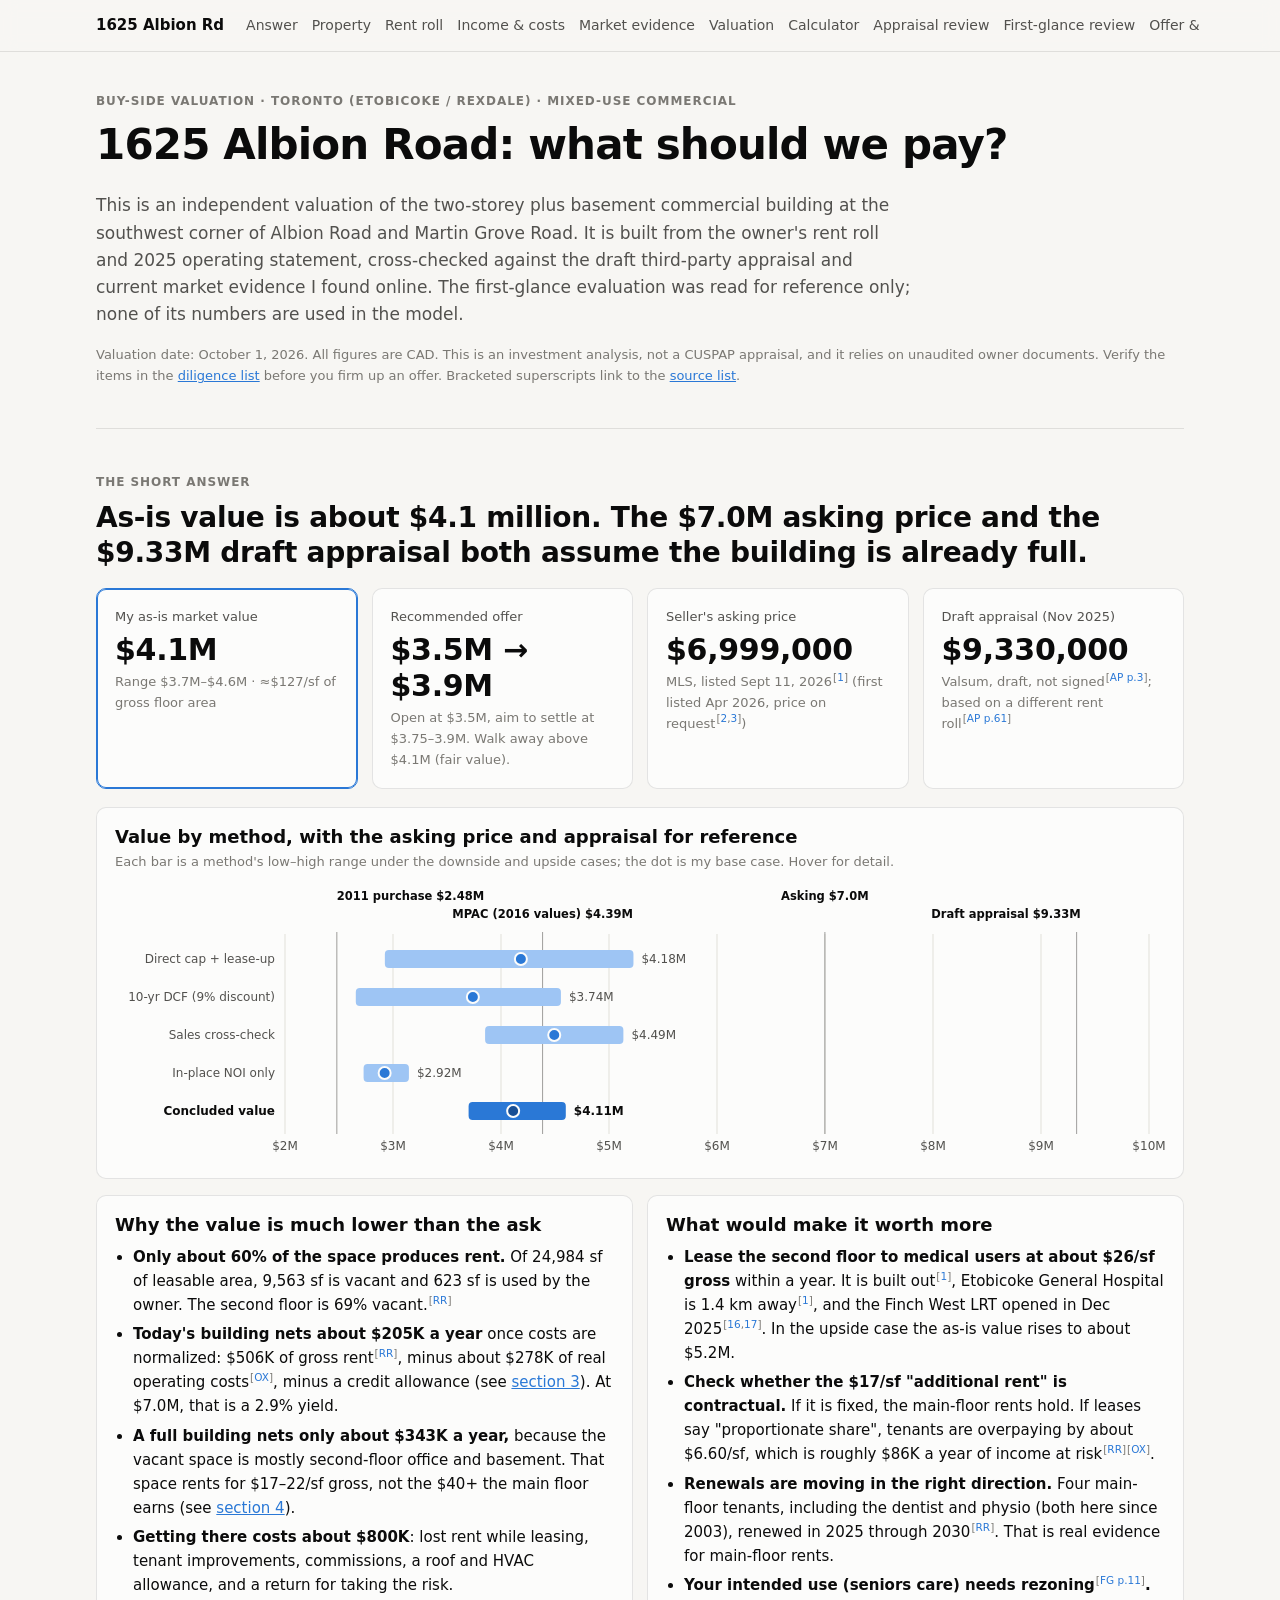
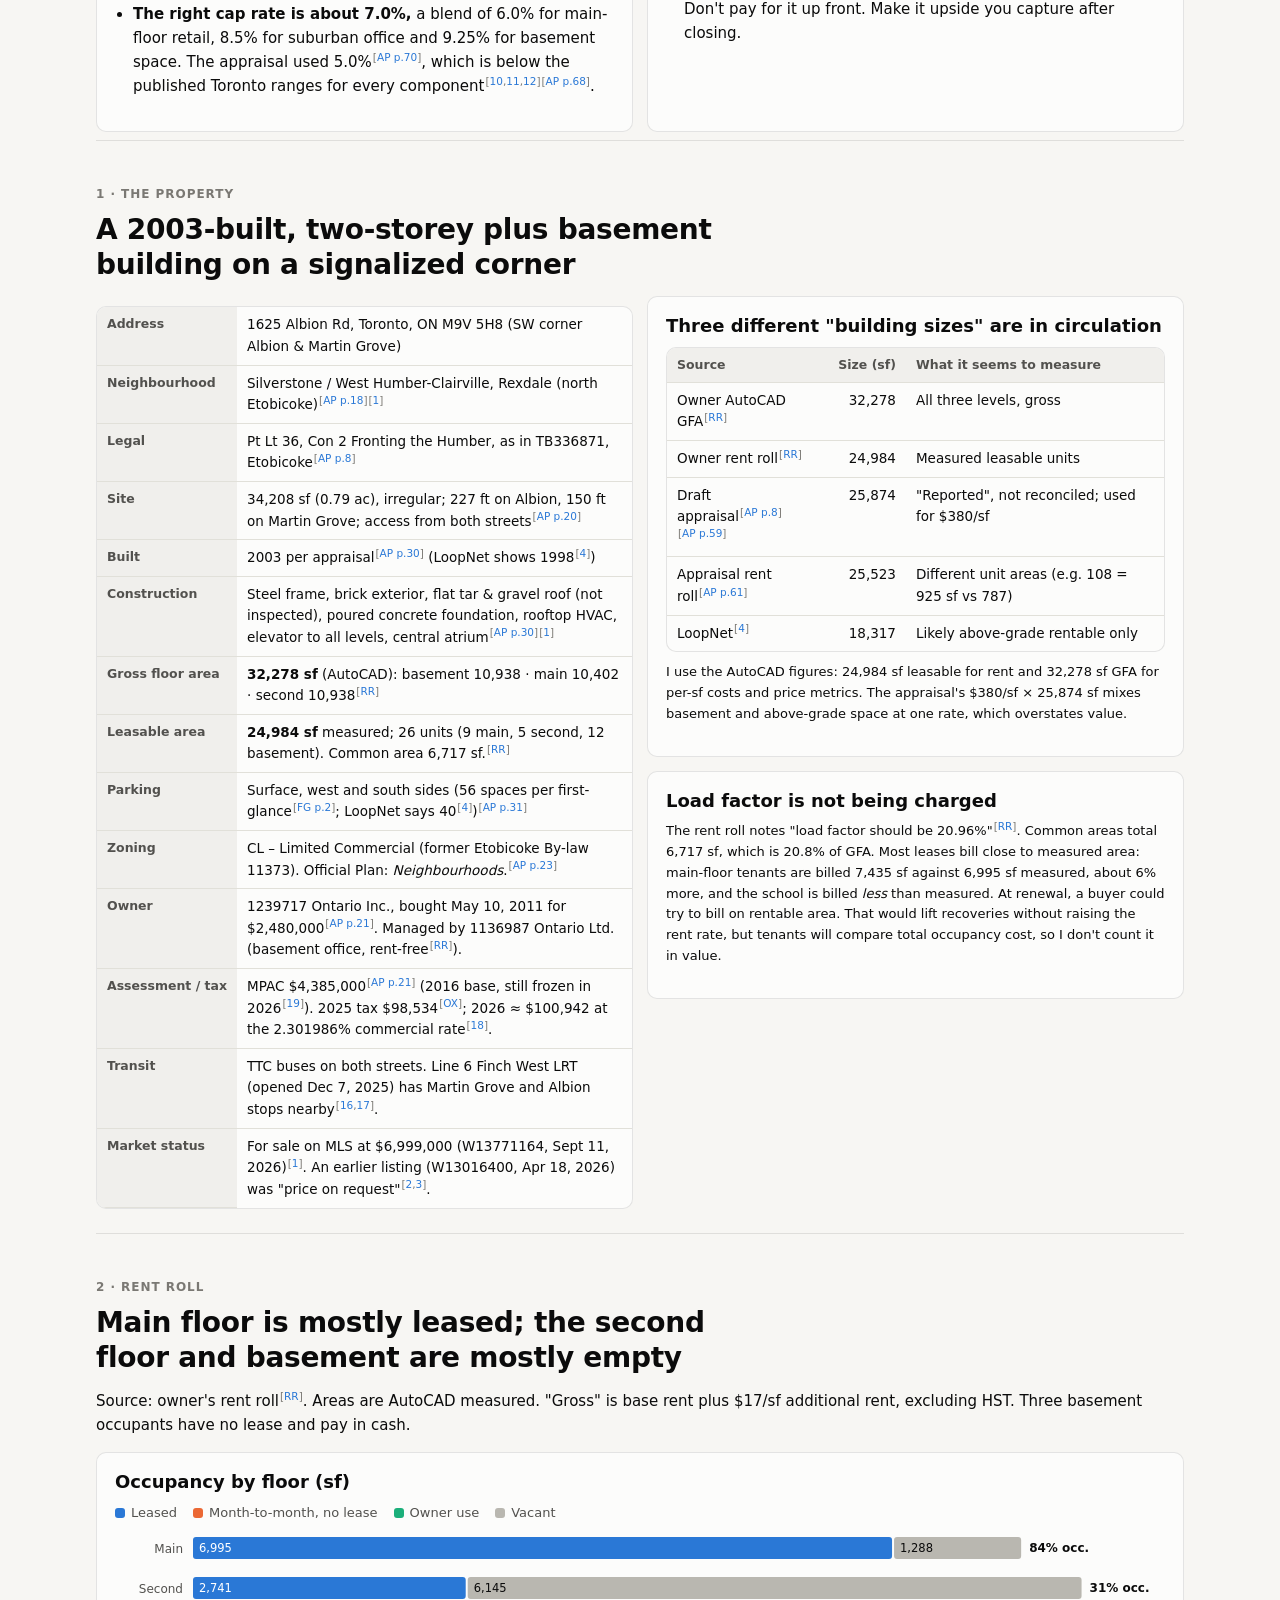
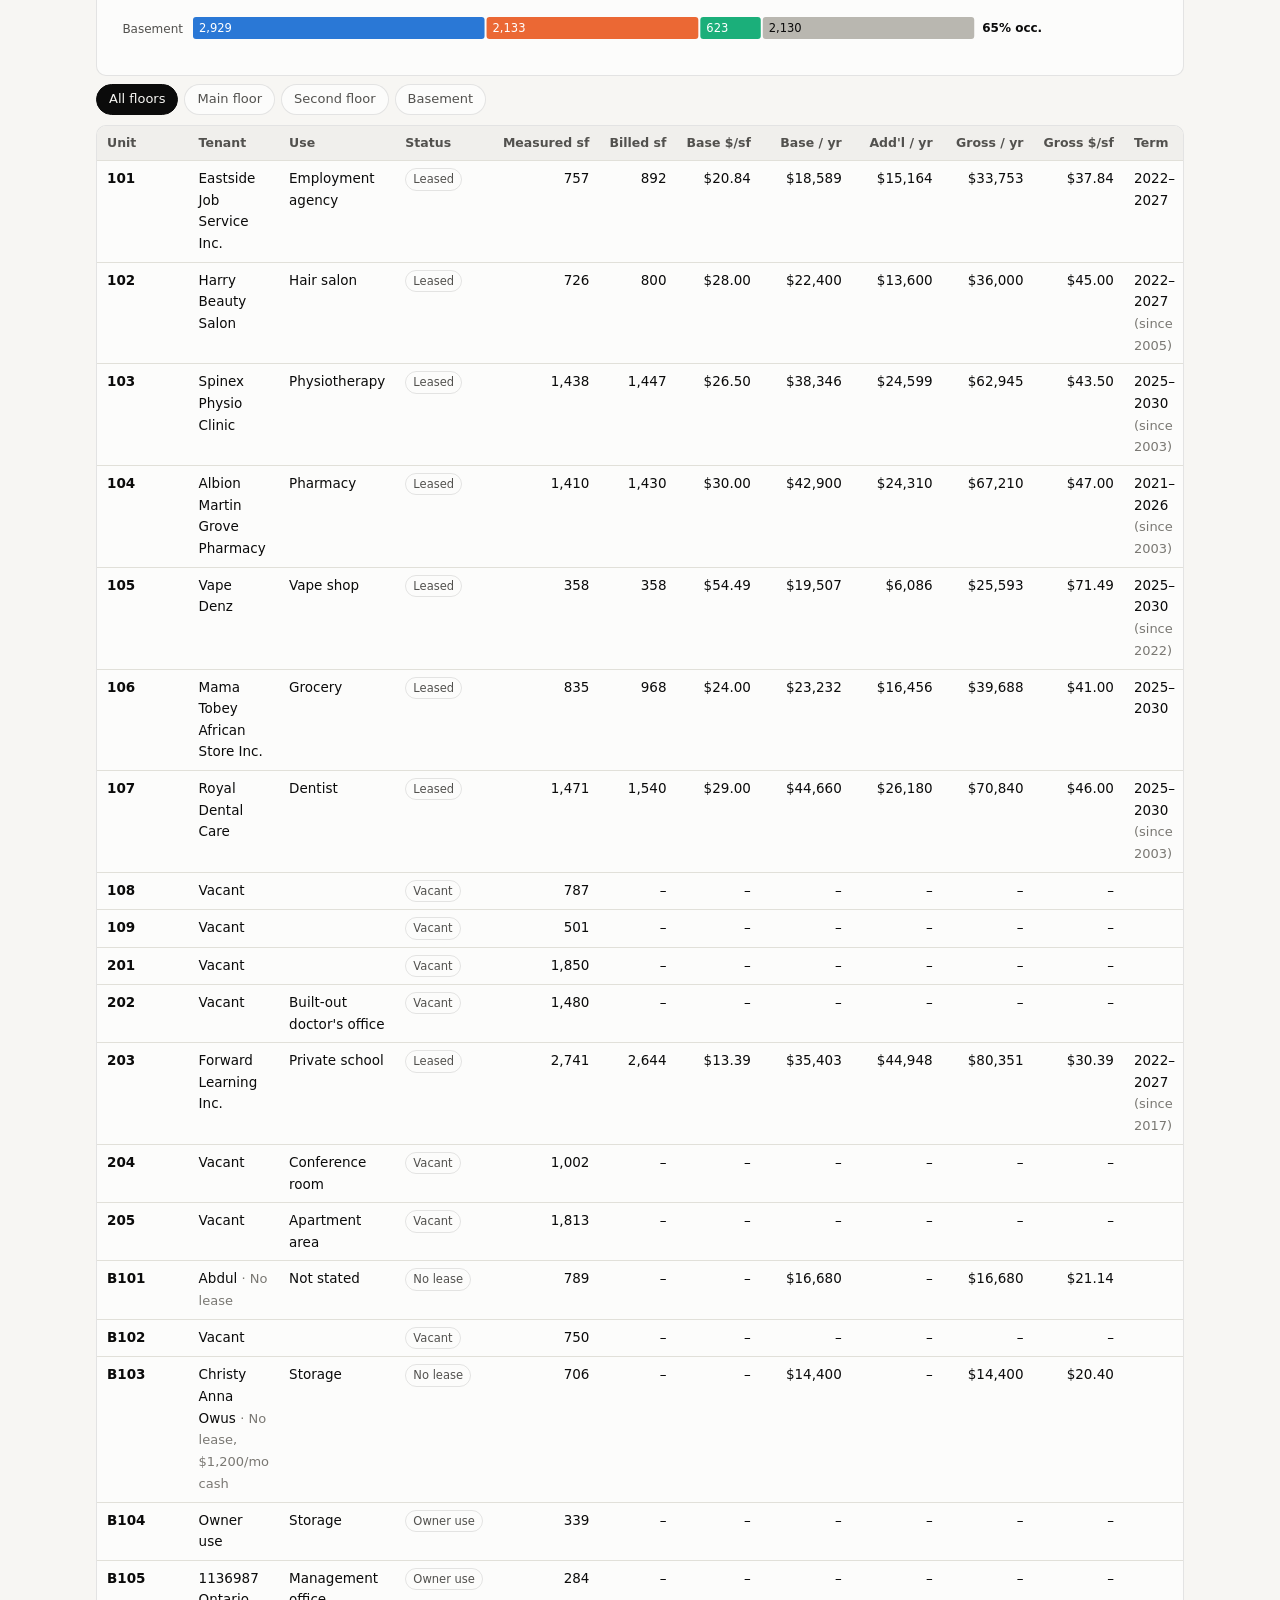
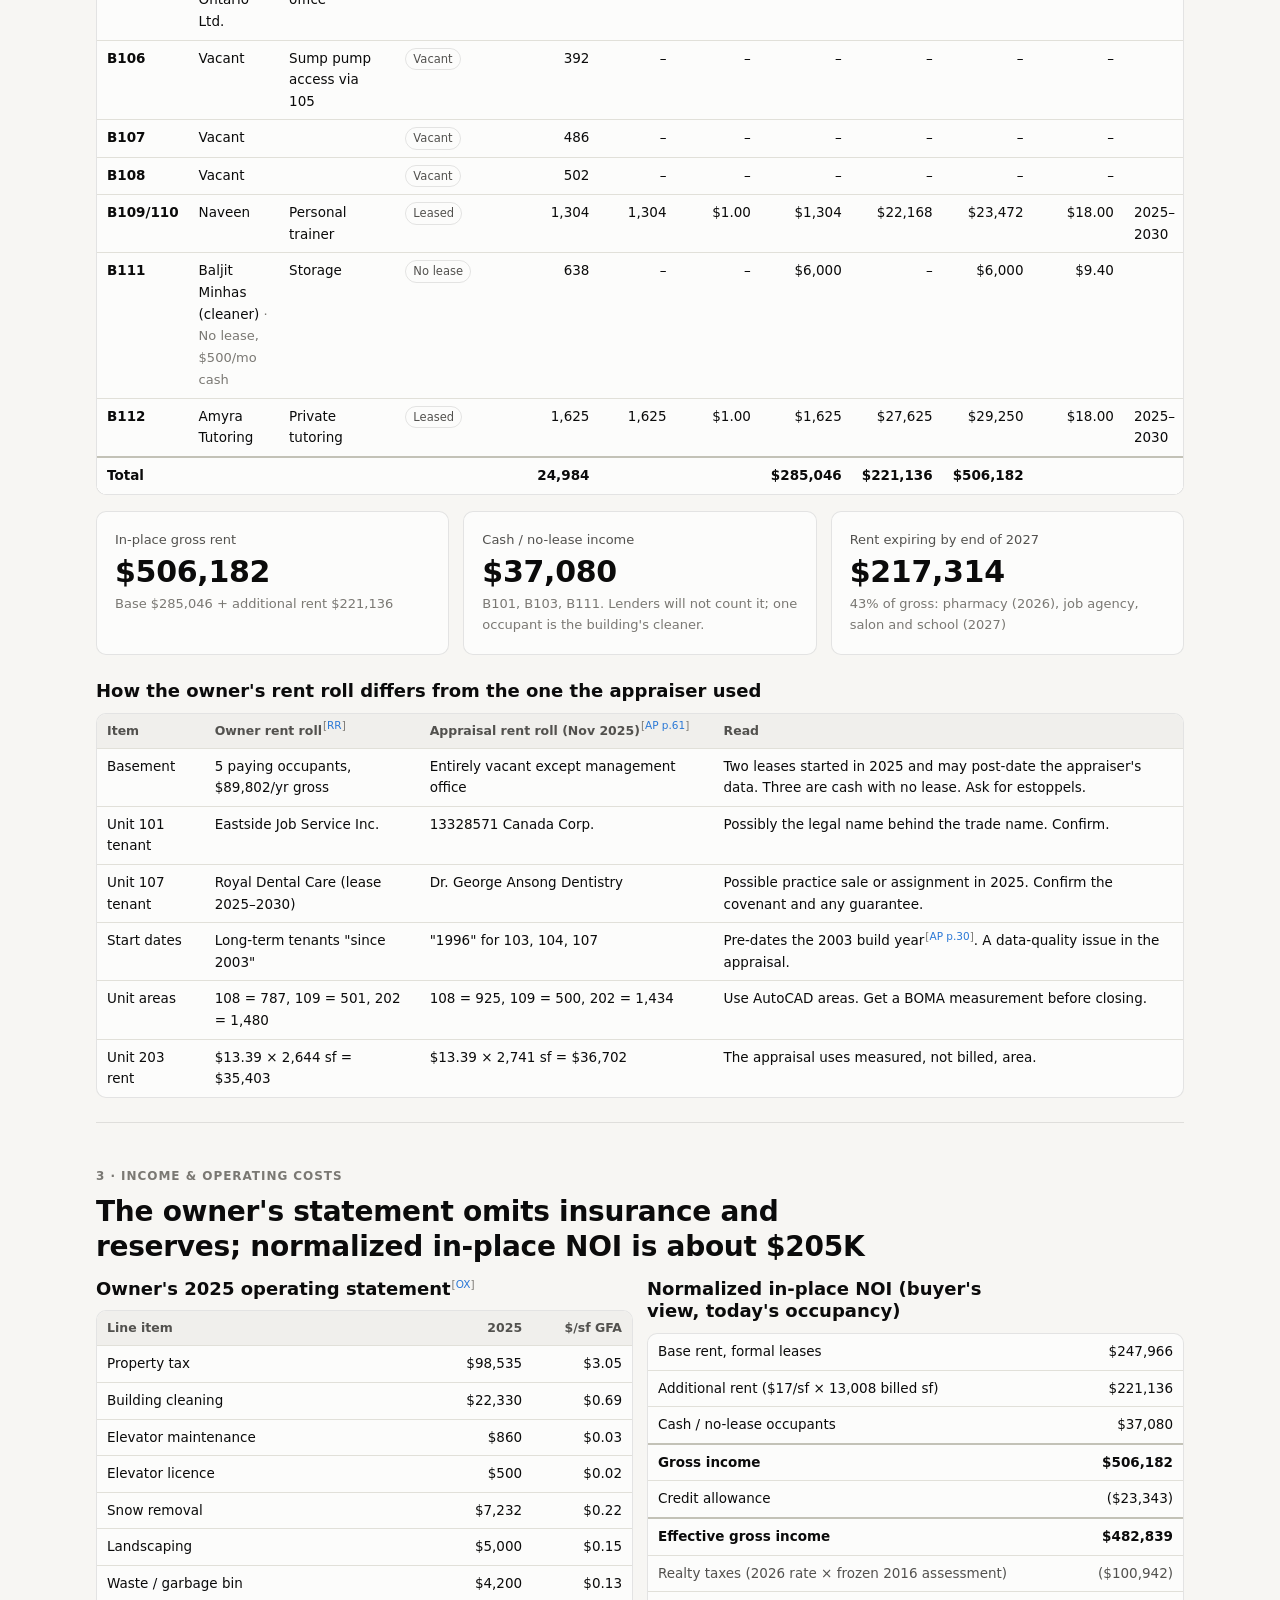
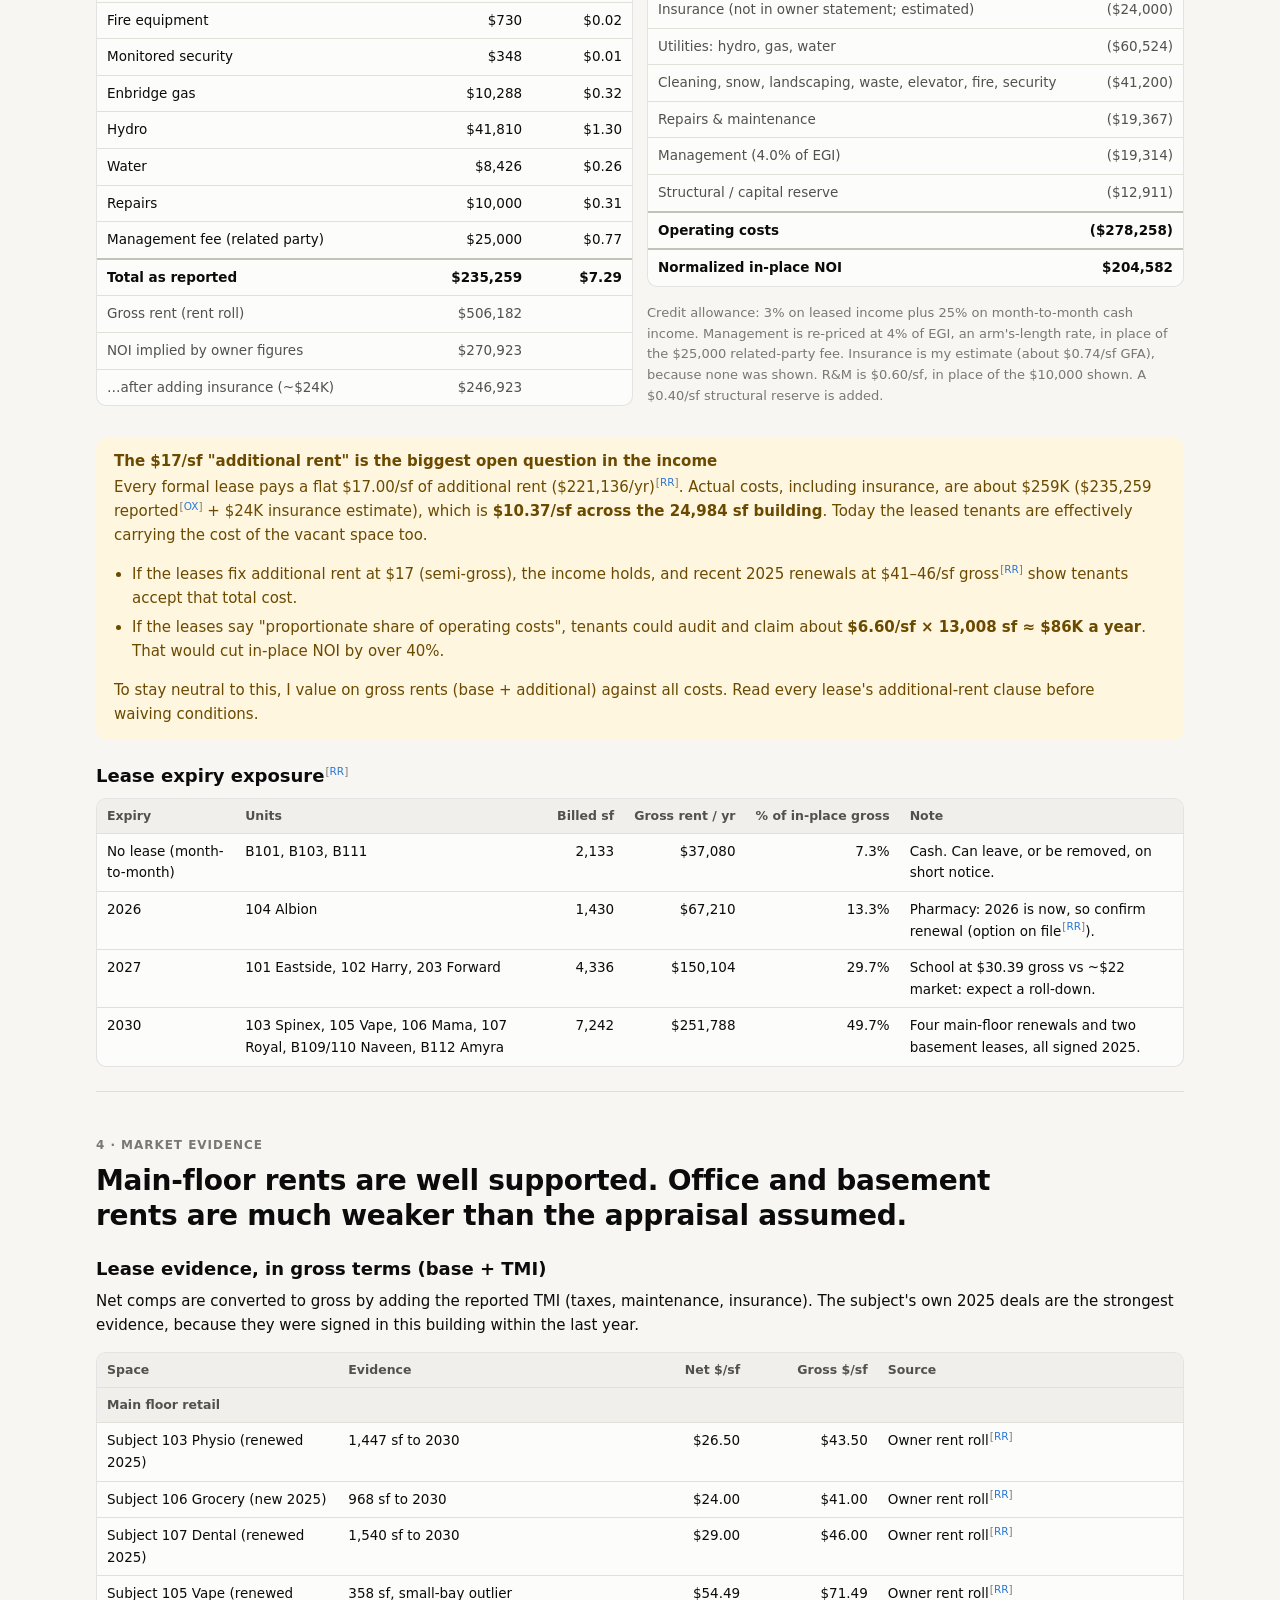
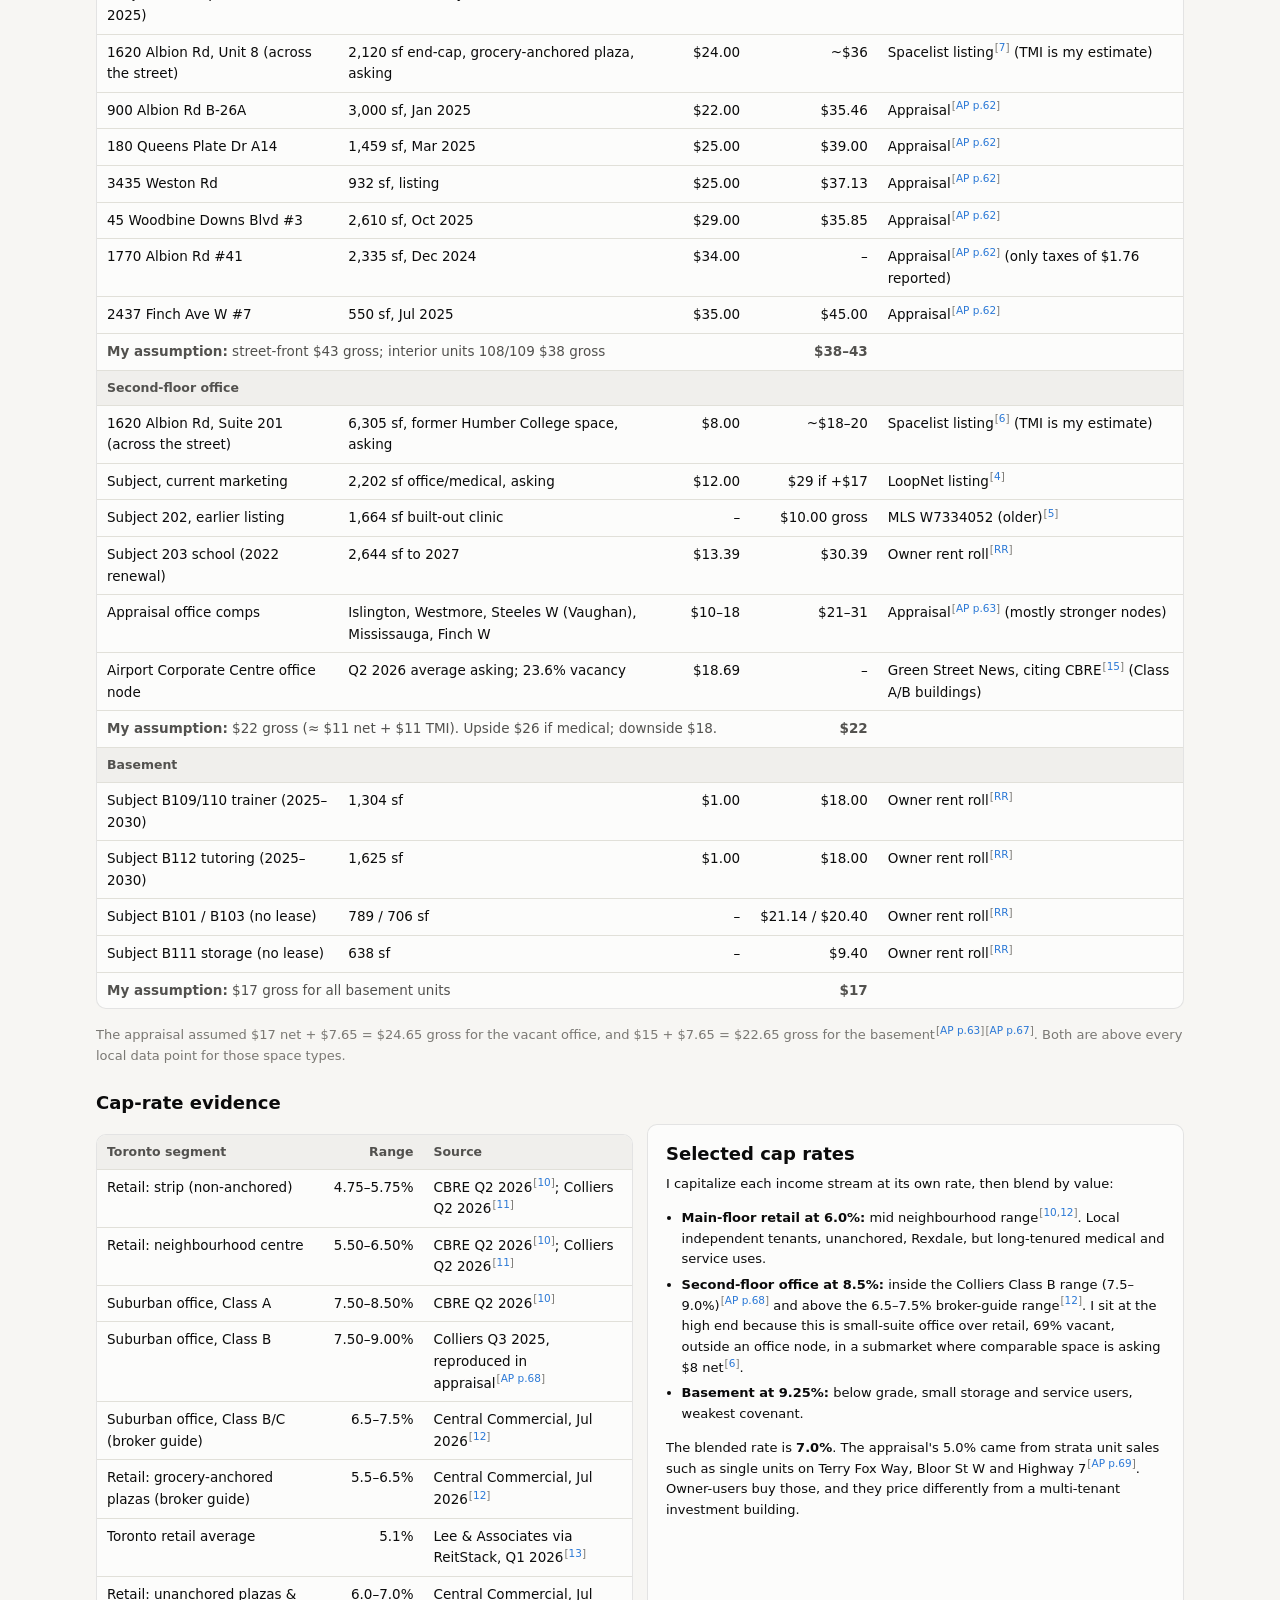
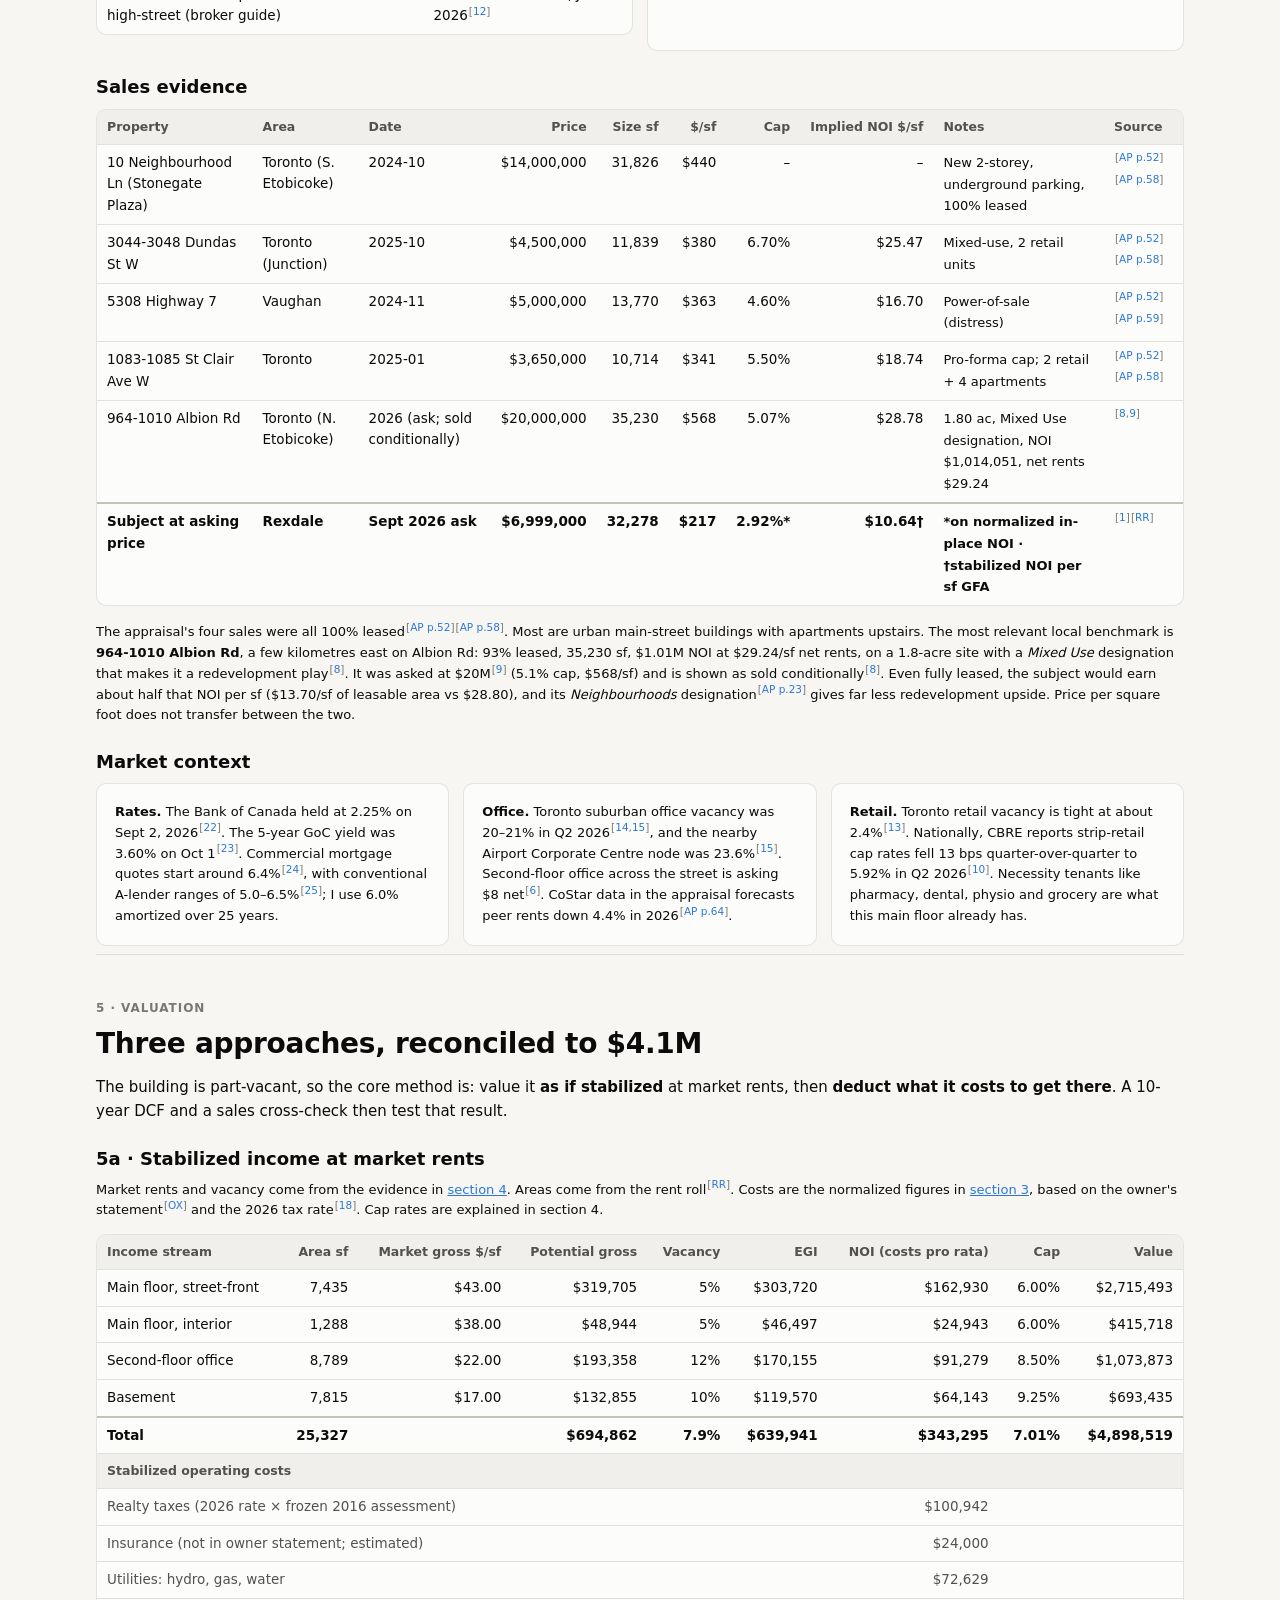
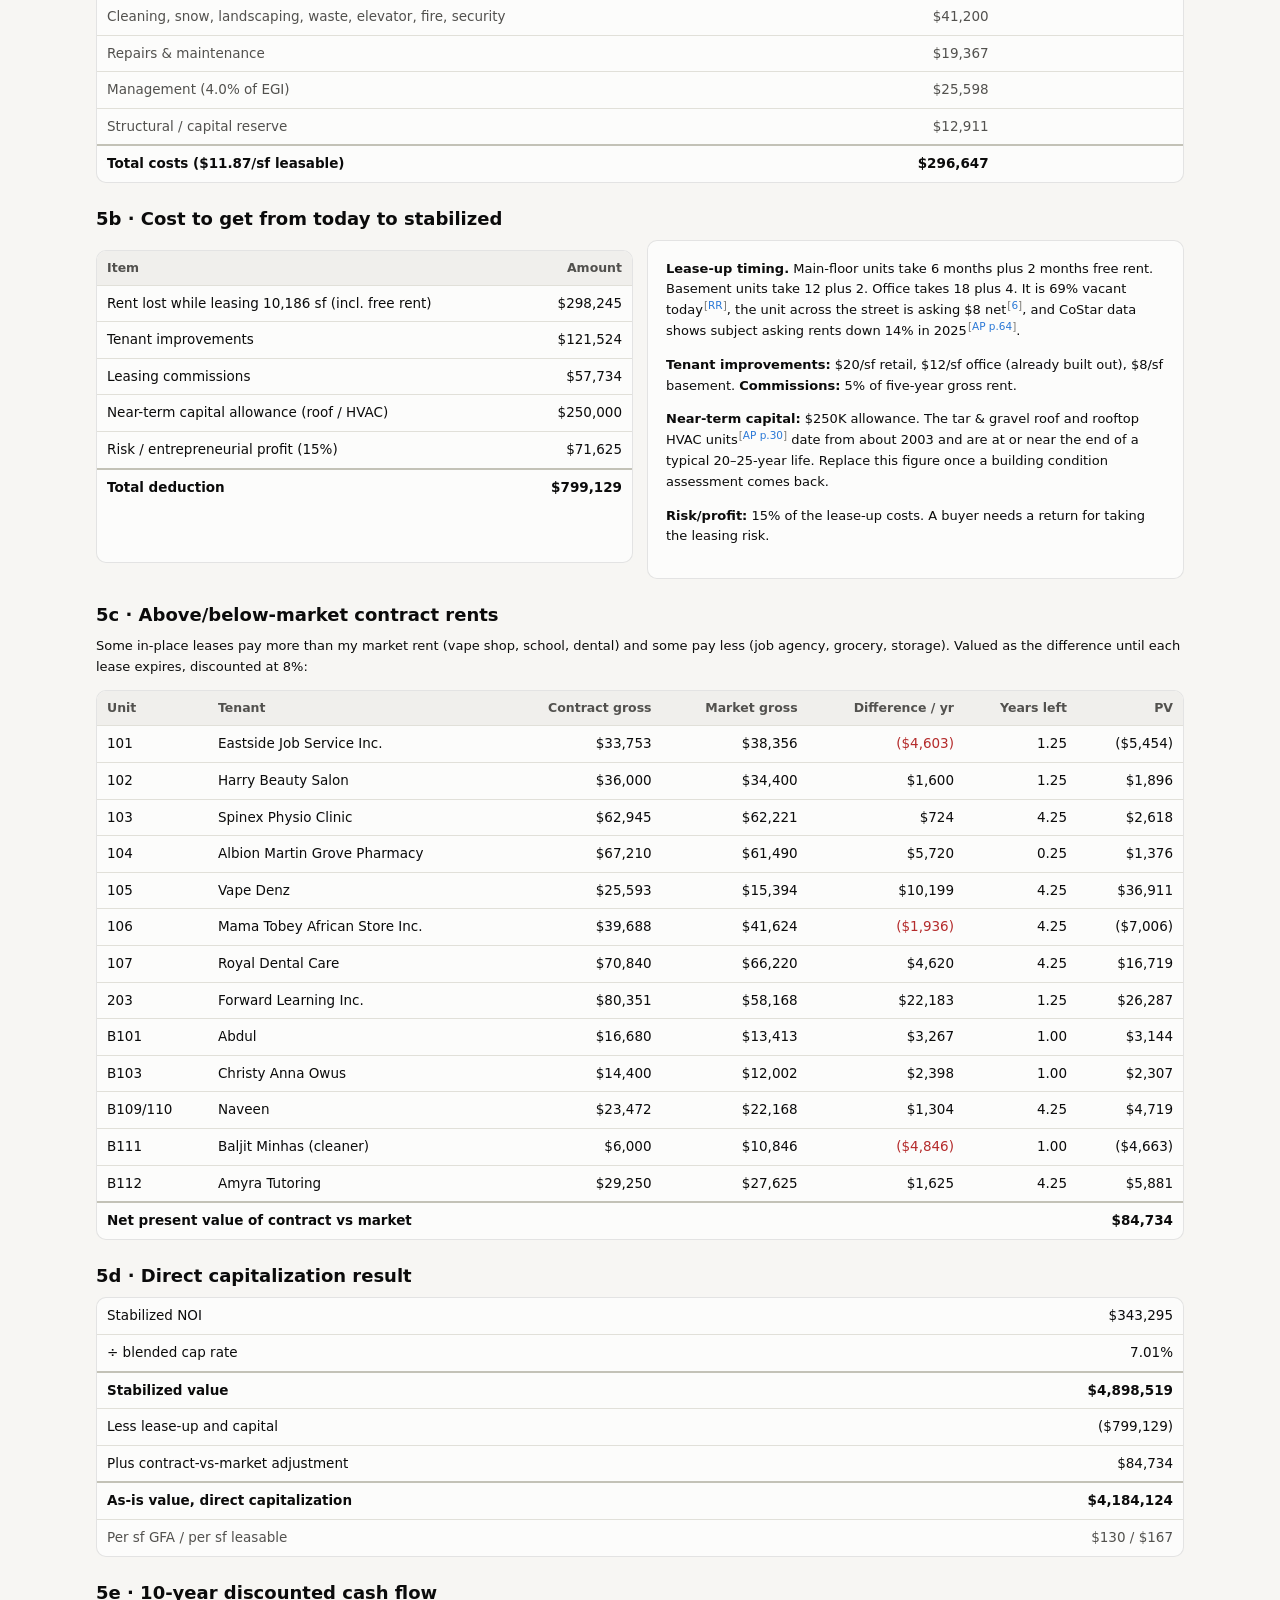
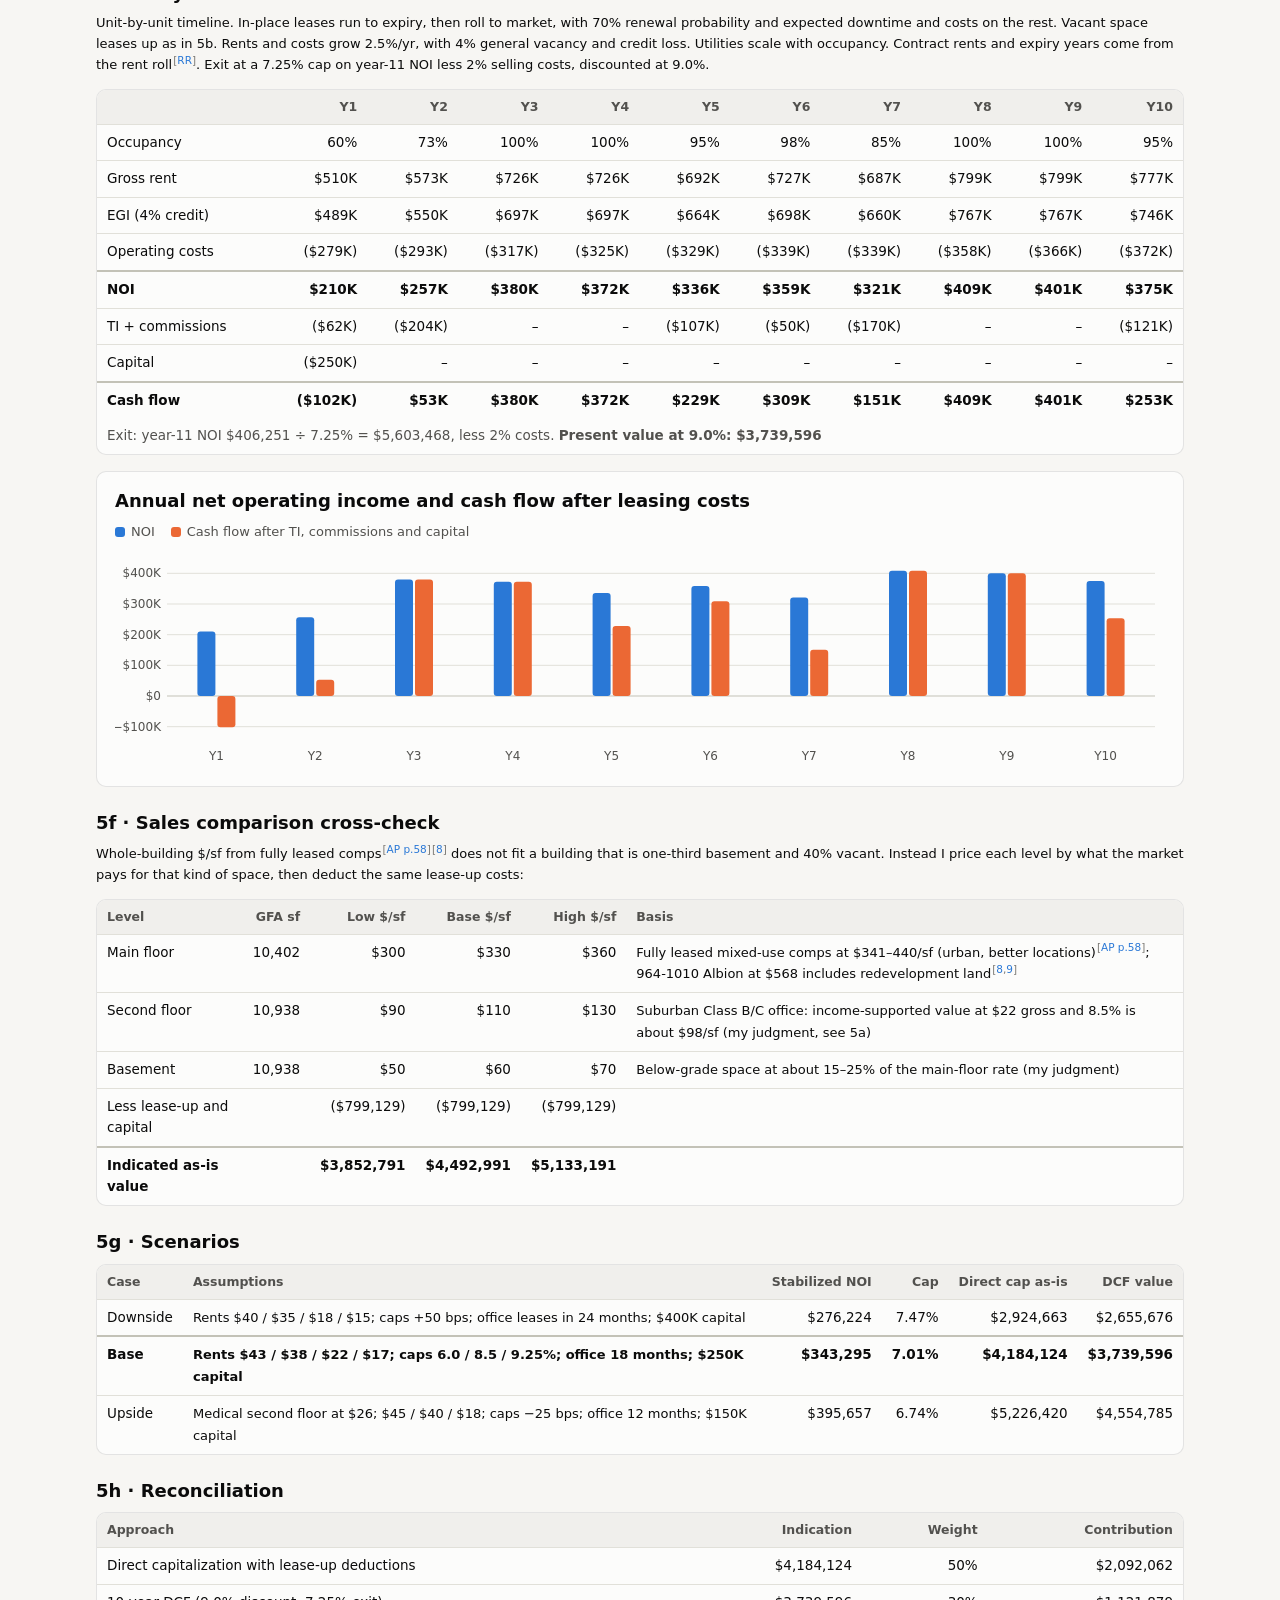
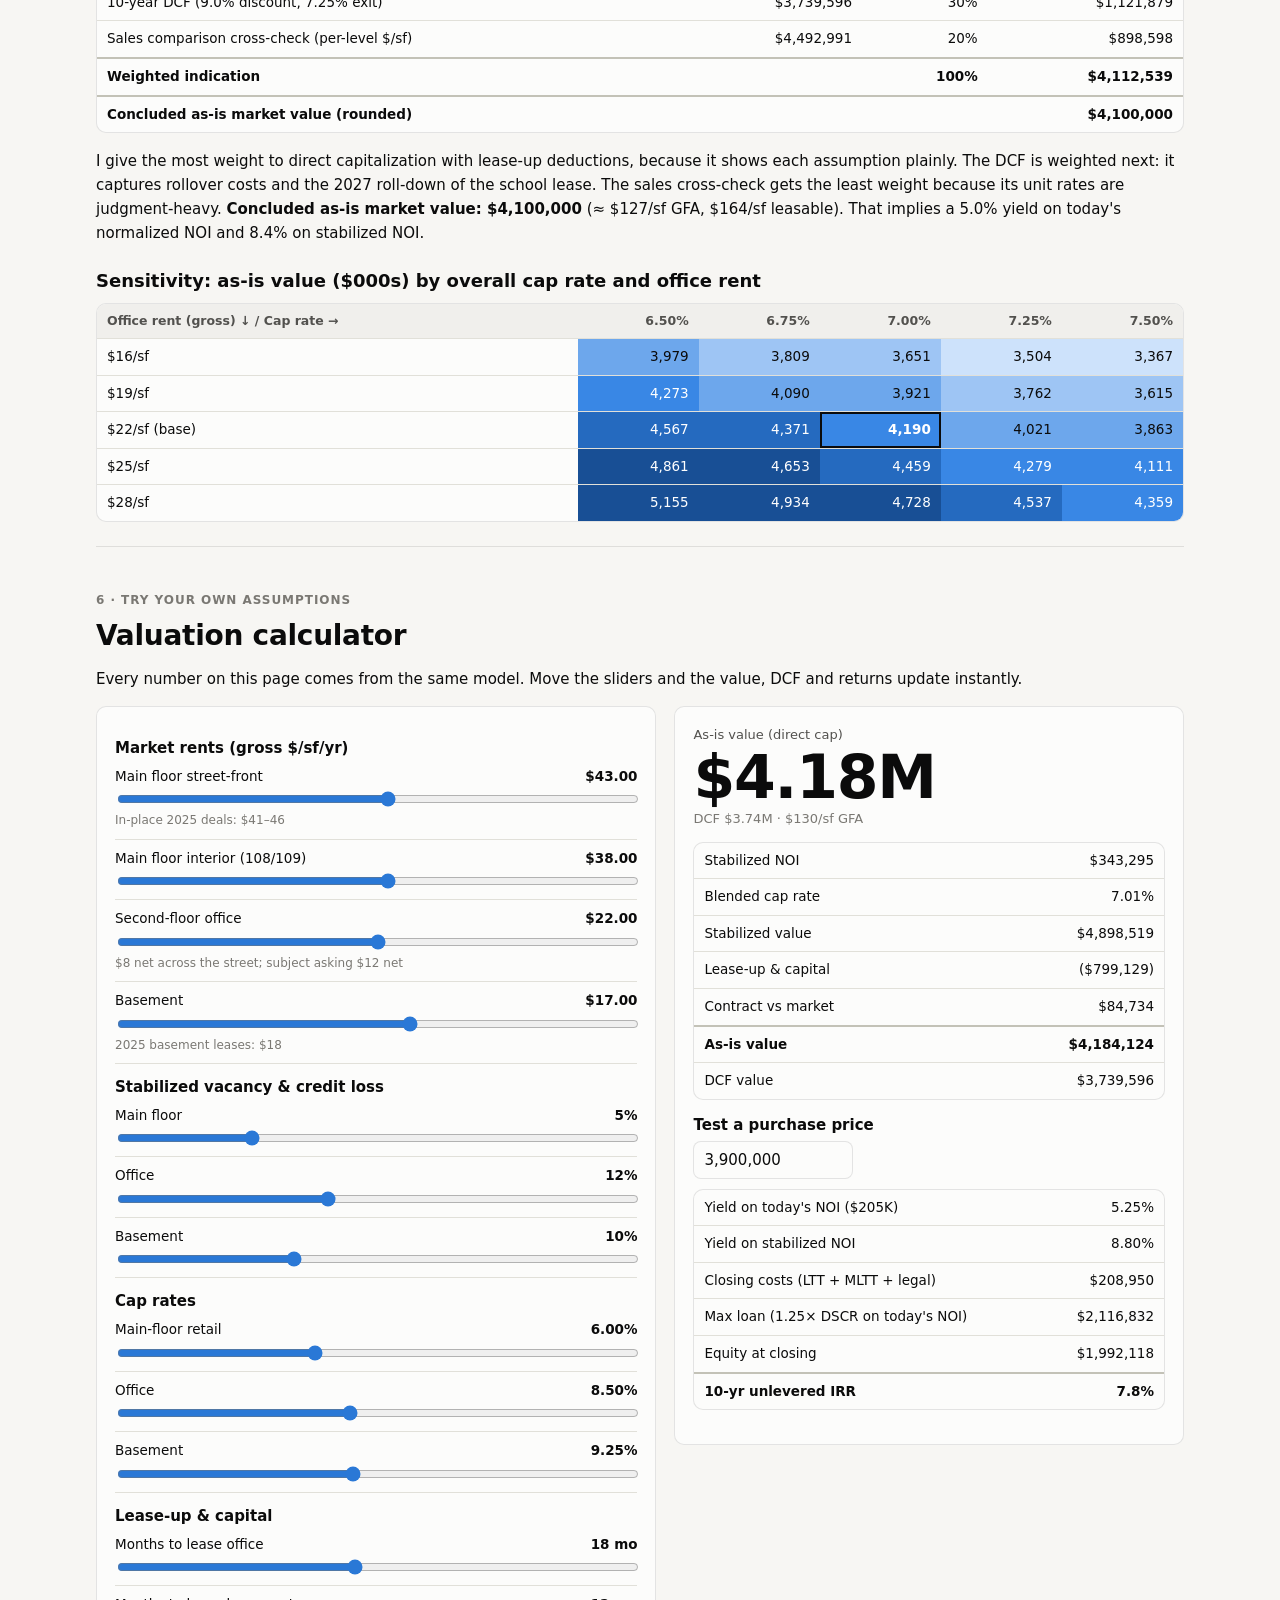
==== commit 08ec94e3: "Add inline source citations to Albion valuation site Every figure now links to a numbered online sou" ====
--- a/albion-valuation/index.html
+++ b/albion-valuation/index.html
@@ -32,7 +32,7 @@
   <div class="eyebrow">Buy-side valuation · Toronto (Etobicoke / Rexdale) · mixed-use commercial</div>
   <h1>1625 Albion Road: what should we pay?</h1>
   <p class="lede">This is an independent valuation of the two-storey plus basement commercial building at the southwest corner of Albion Road and Martin Grove Road. It is built from the owner's rent roll and 2025 operating statement, cross-checked against the draft third-party appraisal and current market evidence I found online. The first-glance evaluation was read for reference only; none of its numbers are used in the model.</p>
-  <p class="asof">Valuation date: October 1, 2026. All figures are CAD. This is an investment analysis, not a CUSPAP appraisal, and it relies on unaudited owner documents. Verify the items in the <a href="#offer">diligence list</a> before you firm up an offer.</p>
+  <p class="asof">Valuation date: October 1, 2026. All figures are CAD. This is an investment analysis, not a CUSPAP appraisal, and it relies on unaudited owner documents. Verify the items in the <a href="#offer">diligence list</a> before you firm up an offer. Bracketed superscripts link to the <a href="#sources">source list</a>.</p>
 </header>
 
 <!-- ============================================================ ANSWER -->
@@ -42,8 +42,8 @@
   <div class="grid g4" style="margin:18px 0">
     <div class="card tile hl"><div class="label">My as-is market value</div><div class="value">$4.1M</div><div class="sub">Range $3.7M–$4.6M · ≈$127/sf of gross floor area</div></div>
     <div class="card tile"><div class="label">Recommended offer</div><div class="value">$3.5M → $3.9M</div><div class="sub">Open at $3.5M, aim to settle at $3.75–3.9M. Walk away above $4.1M (fair value).</div></div>
-    <div class="card tile"><div class="label">Seller's asking price</div><div class="value">$6,999,000</div><div class="sub">MLS, listed Sept 11, 2026 (first listed Apr 2026, price on request)</div></div>
-    <div class="card tile"><div class="label">Draft appraisal (Nov 2025)</div><div class="value">$9,330,000</div><div class="sub">Valsum, draft, not signed; based on a different rent roll</div></div>
+    <div class="card tile"><div class="label">Seller's asking price</div><div class="value">$6,999,000</div><div class="sub">MLS, listed Sept 11, 2026<sup class="cite">[<a href="#r1">1</a>]</sup> (first listed Apr 2026, price on request<sup class="cite">[<a href="#r2">2</a>,<a href="#r3">3</a>]</sup>)</div></div>
+    <div class="card tile"><div class="label">Draft appraisal (Nov 2025)</div><div class="value">$9,330,000</div><div class="sub">Valsum, draft, not signed<sup class="cite">[<a href="#d-ap">AP p.3</a>]</sup>; based on a different rent roll<sup class="cite">[<a href="#d-ap">AP p.61</a>]</sup></div></div>
   </div>
 
   <div class="card">
@@ -56,20 +56,20 @@
     <div class="card">
       <h3>Why the value is much lower than the ask</h3>
       <ul>
-        <li><b>Only about 60% of the space produces rent.</b> Of 24,984 sf of leasable area, 9,563 sf is vacant and 623 sf is used by the owner. The second floor is 69% vacant.</li>
-        <li><b>Today's building nets about $205K a year</b> once costs are normalized: $506K of gross rent, minus about $278K of real operating costs, minus a credit allowance. At $7.0M, that is a 2.9% yield.</li>
-        <li><b>A full building nets only about $343K a year,</b> because the vacant space is mostly second-floor office and basement. That space rents for $17–22/sf gross, not the $40+ the main floor earns.</li>
+        <li><b>Only about 60% of the space produces rent.</b> Of 24,984 sf of leasable area, 9,563 sf is vacant and 623 sf is used by the owner. The second floor is 69% vacant.<sup class="cite">[<a href="#d-rr">RR</a>]</sup></li>
+        <li><b>Today's building nets about $205K a year</b> once costs are normalized: $506K of gross rent<sup class="cite">[<a href="#d-rr">RR</a>]</sup>, minus about $278K of real operating costs<sup class="cite">[<a href="#d-ox">OX</a>]</sup>, minus a credit allowance (see <a href="#expenses">section 3</a>). At $7.0M, that is a 2.9% yield.</li>
+        <li><b>A full building nets only about $343K a year,</b> because the vacant space is mostly second-floor office and basement. That space rents for $17–22/sf gross, not the $40+ the main floor earns (see <a href="#market">section 4</a>).</li>
         <li><b>Getting there costs about $800K</b>: lost rent while leasing, tenant improvements, commissions, a roof and HVAC allowance, and a return for taking the risk.</li>
-        <li><b>The right cap rate is about 7.0%,</b> a blend of 6.0% for main-floor retail, 8.5% for suburban office and 9.25% for basement space. The appraisal used 5.0%, which is below the published Toronto ranges for every component.</li>
+        <li><b>The right cap rate is about 7.0%,</b> a blend of 6.0% for main-floor retail, 8.5% for suburban office and 9.25% for basement space. The appraisal used 5.0%<sup class="cite">[<a href="#d-ap">AP p.70</a>]</sup>, which is below the published Toronto ranges for every component<sup class="cite">[<a href="#r10">10</a>,<a href="#r11">11</a>,<a href="#r12">12</a>]</sup><sup class="cite">[<a href="#d-ap">AP p.68</a>]</sup>.</li>
       </ul>
     </div>
     <div class="card">
       <h3>What would make it worth more</h3>
       <ul>
-        <li><b>Lease the second floor to medical users at about $26/sf gross</b> within a year. It is built out, Etobicoke General Hospital is 1.4 km away, and the Finch West LRT opened in Dec 2025. In the upside case the as-is value rises to about $5.2M.</li>
-        <li><b>Check whether the $17/sf "additional rent" is contractual.</b> If it is fixed, the main-floor rents hold. If leases say "proportionate share", tenants are overpaying by about $6.60/sf, which is roughly $86K a year of income at risk.</li>
-        <li><b>Renewals are moving in the right direction.</b> Four main-floor tenants, including the dentist and physio (both here since 2003), renewed in 2025 through 2030. That is real evidence for main-floor rents.</li>
-        <li><b>Your intended use (seniors care) needs rezoning.</b> Don't pay for it up front. Make it upside you capture after closing.</li>
+        <li><b>Lease the second floor to medical users at about $26/sf gross</b> within a year. It is built out<sup class="cite">[<a href="#r1">1</a>]</sup>, Etobicoke General Hospital is 1.4 km away<sup class="cite">[<a href="#r1">1</a>]</sup>, and the Finch West LRT opened in Dec 2025<sup class="cite">[<a href="#r16">16</a>,<a href="#r17">17</a>]</sup>. In the upside case the as-is value rises to about $5.2M.</li>
+        <li><b>Check whether the $17/sf "additional rent" is contractual.</b> If it is fixed, the main-floor rents hold. If leases say "proportionate share", tenants are overpaying by about $6.60/sf, which is roughly $86K a year of income at risk<sup class="cite">[<a href="#d-rr">RR</a>]</sup><sup class="cite">[<a href="#d-ox">OX</a>]</sup>.</li>
+        <li><b>Renewals are moving in the right direction.</b> Four main-floor tenants, including the dentist and physio (both here since 2003), renewed in 2025 through 2030<sup class="cite">[<a href="#d-rr">RR</a>]</sup>. That is real evidence for main-floor rents.</li>
+        <li><b>Your intended use (seniors care) needs rezoning<sup class="cite">[<a href="#d-fg">FG p.11</a>]</sup>.</b> Don't pay for it up front. Make it upside you capture after closing.</li>
       </ul>
     </div>
   </div>
@@ -83,19 +83,19 @@
     <div class="tbl-wrap"><table>
       <tbody>
         <tr><th>Address</th><td>1625 Albion Rd, Toronto, ON M9V 5H8 (SW corner Albion &amp; Martin Grove)</td></tr>
-        <tr><th>Neighbourhood</th><td>Silverstone / West Humber-Clairville, Rexdale (north Etobicoke)</td></tr>
-        <tr><th>Legal</th><td>Pt Lt 36, Con 2 Fronting the Humber, as in TB336871, Etobicoke</td></tr>
-        <tr><th>Site</th><td>34,208 sf (0.79 ac), irregular; 227 ft on Albion, 150 ft on Martin Grove; access from both streets</td></tr>
-        <tr><th>Built</th><td>2003 per appraisal (CoStar/LoopNet show 1998)</td></tr>
-        <tr><th>Construction</th><td>Steel frame, brick exterior, flat tar &amp; gravel roof (not inspected), poured concrete foundation, rooftop HVAC, elevator to all levels, central atrium</td></tr>
-        <tr><th>Gross floor area</th><td><b>32,278 sf</b> (AutoCAD): basement 10,938 · main 10,402 · second 10,938</td></tr>
-        <tr><th>Leasable area</th><td><b>24,984 sf</b> measured; 26 units (9 main, 5 second, 12 basement). Common area 6,717 sf.</td></tr>
-        <tr><th>Parking</th><td>Surface, west and south sides (56 spaces reported; LoopNet says 40)</td></tr>
-        <tr><th>Zoning</th><td>CL – Limited Commercial (former Etobicoke By-law 11373). Official Plan: <i>Neighbourhoods</i>.</td></tr>
-        <tr><th>Owner</th><td>1239717 Ontario Inc., bought May 10, 2011 for $2,480,000. Managed by 1136987 Ontario Ltd. (basement office, rent-free).</td></tr>
-        <tr><th>Assessment / tax</th><td>MPAC $4,385,000 (2016 base, still frozen in 2026). 2025 tax $98,534; 2026 ≈ $100,942 at the 2.301986% commercial rate.</td></tr>
-        <tr><th>Transit</th><td>TTC buses on both streets. Line 6 Finch West LRT (opened Dec 7, 2025) has Martin Grove and Albion stops nearby.</td></tr>
-        <tr><th>Market status</th><td>For sale on MLS at $6,999,000 (W13771164, Sept 11, 2026). An earlier listing (W13016400, Apr 18, 2026) was "price on request".</td></tr>
+        <tr><th>Neighbourhood</th><td>Silverstone / West Humber-Clairville, Rexdale (north Etobicoke)<sup class="cite">[<a href="#d-ap">AP p.18</a>]</sup><sup class="cite">[<a href="#r1">1</a>]</sup></td></tr>
+        <tr><th>Legal</th><td>Pt Lt 36, Con 2 Fronting the Humber, as in TB336871, Etobicoke<sup class="cite">[<a href="#d-ap">AP p.8</a>]</sup></td></tr>
+        <tr><th>Site</th><td>34,208 sf (0.79 ac), irregular; 227 ft on Albion, 150 ft on Martin Grove; access from both streets<sup class="cite">[<a href="#d-ap">AP p.20</a>]</sup></td></tr>
+        <tr><th>Built</th><td>2003 per appraisal<sup class="cite">[<a href="#d-ap">AP p.30</a>]</sup> (LoopNet shows 1998<sup class="cite">[<a href="#r4">4</a>]</sup>)</td></tr>
+        <tr><th>Construction</th><td>Steel frame, brick exterior, flat tar &amp; gravel roof (not inspected), poured concrete foundation, rooftop HVAC, elevator to all levels, central atrium<sup class="cite">[<a href="#d-ap">AP p.30</a>]</sup><sup class="cite">[<a href="#r1">1</a>]</sup></td></tr>
+        <tr><th>Gross floor area</th><td><b>32,278 sf</b> (AutoCAD): basement 10,938 · main 10,402 · second 10,938<sup class="cite">[<a href="#d-rr">RR</a>]</sup></td></tr>
+        <tr><th>Leasable area</th><td><b>24,984 sf</b> measured; 26 units (9 main, 5 second, 12 basement). Common area 6,717 sf.<sup class="cite">[<a href="#d-rr">RR</a>]</sup></td></tr>
+        <tr><th>Parking</th><td>Surface, west and south sides (56 spaces per first-glance<sup class="cite">[<a href="#d-fg">FG p.2</a>]</sup>; LoopNet says 40<sup class="cite">[<a href="#r4">4</a>]</sup>)<sup class="cite">[<a href="#d-ap">AP p.31</a>]</sup></td></tr>
+        <tr><th>Zoning</th><td>CL – Limited Commercial (former Etobicoke By-law 11373). Official Plan: <i>Neighbourhoods</i>.<sup class="cite">[<a href="#d-ap">AP p.23</a>]</sup></td></tr>
+        <tr><th>Owner</th><td>1239717 Ontario Inc., bought May 10, 2011 for $2,480,000<sup class="cite">[<a href="#d-ap">AP p.21</a>]</sup>. Managed by 1136987 Ontario Ltd. (basement office, rent-free<sup class="cite">[<a href="#d-rr">RR</a>]</sup>).</td></tr>
+        <tr><th>Assessment / tax</th><td>MPAC $4,385,000<sup class="cite">[<a href="#d-ap">AP p.21</a>]</sup> (2016 base, still frozen in 2026<sup class="cite">[<a href="#r19">19</a>]</sup>). 2025 tax $98,534<sup class="cite">[<a href="#d-ox">OX</a>]</sup>; 2026 ≈ $100,942 at the 2.301986% commercial rate<sup class="cite">[<a href="#r18">18</a>]</sup>.</td></tr>
+        <tr><th>Transit</th><td>TTC buses on both streets. Line 6 Finch West LRT (opened Dec 7, 2025) has Martin Grove and Albion stops nearby<sup class="cite">[<a href="#r16">16</a>,<a href="#r17">17</a>]</sup>.</td></tr>
+        <tr><th>Market status</th><td>For sale on MLS at $6,999,000 (W13771164, Sept 11, 2026)<sup class="cite">[<a href="#r1">1</a>]</sup>. An earlier listing (W13016400, Apr 18, 2026) was "price on request"<sup class="cite">[<a href="#r2">2</a>,<a href="#r3">3</a>]</sup>.</td></tr>
       </tbody>
     </table></div>
     <div>
@@ -104,18 +104,18 @@
         <div class="tbl-wrap" style="margin:6px 0 10px"><table>
           <thead><tr><th>Source</th><th class="r">Size (sf)</th><th>What it seems to measure</th></tr></thead>
           <tbody>
-            <tr><td>Owner AutoCAD GFA</td><td class="r">32,278</td><td>All three levels, gross</td></tr>
-            <tr><td>Owner rent roll</td><td class="r">24,984</td><td>Measured leasable units</td></tr>
-            <tr><td>Draft appraisal</td><td class="r">25,874</td><td>"Reported", not reconciled; used for $380/sf</td></tr>
-            <tr><td>Appraisal rent roll</td><td class="r">25,523</td><td>Different unit areas (e.g. 108 = 925 sf vs 787)</td></tr>
-            <tr><td>CoStar / LoopNet</td><td class="r">18,317</td><td>Likely above-grade rentable only</td></tr>
+            <tr><td>Owner AutoCAD GFA<sup class="cite">[<a href="#d-rr">RR</a>]</sup></td><td class="r">32,278</td><td>All three levels, gross</td></tr>
+            <tr><td>Owner rent roll<sup class="cite">[<a href="#d-rr">RR</a>]</sup></td><td class="r">24,984</td><td>Measured leasable units</td></tr>
+            <tr><td>Draft appraisal<sup class="cite">[<a href="#d-ap">AP p.8</a>]</sup><sup class="cite">[<a href="#d-ap">AP p.59</a>]</sup></td><td class="r">25,874</td><td>"Reported", not reconciled; used for $380/sf</td></tr>
+            <tr><td>Appraisal rent roll<sup class="cite">[<a href="#d-ap">AP p.61</a>]</sup></td><td class="r">25,523</td><td>Different unit areas (e.g. 108 = 925 sf vs 787)</td></tr>
+            <tr><td>LoopNet<sup class="cite">[<a href="#r4">4</a>]</sup></td><td class="r">18,317</td><td>Likely above-grade rentable only</td></tr>
           </tbody>
         </table></div>
         <p class="small">I use the AutoCAD figures: 24,984 sf leasable for rent and 32,278 sf GFA for per-sf costs and price metrics. The appraisal's $380/sf × 25,874 sf mixes basement and above-grade space at one rate, which overstates value.</p>
       </div>
       <div class="card" style="margin-top:14px">
         <h3 style="margin-top:0">Load factor is not being charged</h3>
-        <p class="small">The rent roll notes "load factor should be 20.96%". Common areas total 6,717 sf, which is 20.8% of GFA. Most leases bill close to measured area: main-floor tenants are billed 7,435 sf against 6,995 sf measured, about 6% more, and the school is billed <i>less</i> than measured. At renewal, a buyer could try to bill on rentable area. That would lift recoveries without raising the rent rate, but tenants will compare total occupancy cost, so I don't count it in value.</p>
+        <p class="small">The rent roll notes "load factor should be 20.96%"<sup class="cite">[<a href="#d-rr">RR</a>]</sup>. Common areas total 6,717 sf, which is 20.8% of GFA. Most leases bill close to measured area: main-floor tenants are billed 7,435 sf against 6,995 sf measured, about 6% more, and the school is billed <i>less</i> than measured. At renewal, a buyer could try to bill on rentable area. That would lift recoveries without raising the rent rate, but tenants will compare total occupancy cost, so I don't count it in value.</p>
       </div>
     </div>
   </div>
@@ -125,7 +125,7 @@
 <section id="rentroll">
   <div class="eyebrow">2 · Rent roll</div>
   <h2>Main floor is mostly leased; the second floor and basement are mostly empty</h2>
-  <p>Source: owner's rent roll. Areas are AutoCAD measured. "Gross" is base rent plus $17/sf additional rent, excluding HST. Three basement occupants have no lease and pay in cash.</p>
+  <p>Source: owner's rent roll<sup class="cite">[<a href="#d-rr">RR</a>]</sup>. Areas are AutoCAD measured. "Gross" is base rent plus $17/sf additional rent, excluding HST. Three basement occupants have no lease and pay in cash.</p>
   <div class="card">
     <h3 style="margin-top:0">Occupancy by floor (sf)</h3>
     <div class="legend" id="occLegend"></div>
@@ -142,12 +142,12 @@
 
   <h3>How the owner's rent roll differs from the one the appraiser used</h3>
   <div class="tbl-wrap"><table class="wide">
-    <thead><tr><th>Item</th><th>Owner rent roll</th><th>Appraisal rent roll (Nov 2025)</th><th>Read</th></tr></thead>
+    <thead><tr><th>Item</th><th>Owner rent roll<sup class="cite">[<a href="#d-rr">RR</a>]</sup></th><th>Appraisal rent roll (Nov 2025)<sup class="cite">[<a href="#d-ap">AP p.61</a>]</sup></th><th>Read</th></tr></thead>
     <tbody>
       <tr><td>Basement</td><td>5 paying occupants, $89,802/yr gross</td><td>Entirely vacant except management office</td><td>Two leases started in 2025 and may post-date the appraiser's data. Three are cash with no lease. Ask for estoppels.</td></tr>
       <tr><td>Unit 101 tenant</td><td>Eastside Job Service Inc.</td><td>13328571 Canada Corp.</td><td>Possibly the legal name behind the trade name. Confirm.</td></tr>
       <tr><td>Unit 107 tenant</td><td>Royal Dental Care (lease 2025–2030)</td><td>Dr. George Ansong Dentistry</td><td>Possible practice sale or assignment in 2025. Confirm the covenant and any guarantee.</td></tr>
-      <tr><td>Start dates</td><td>Long-term tenants "since 2003"</td><td>"1996" for 103, 104, 107</td><td>Pre-dates the 2003 build year. A data-quality issue in the appraisal.</td></tr>
+      <tr><td>Start dates</td><td>Long-term tenants "since 2003"</td><td>"1996" for 103, 104, 107</td><td>Pre-dates the 2003 build year<sup class="cite">[<a href="#d-ap">AP p.30</a>]</sup>. A data-quality issue in the appraisal.</td></tr>
       <tr><td>Unit areas</td><td>108 = 787, 109 = 501, 202 = 1,480</td><td>108 = 925, 109 = 500, 202 = 1,434</td><td>Use AutoCAD areas. Get a BOMA measurement before closing.</td></tr>
       <tr><td>Unit 203 rent</td><td>$13.39 × 2,644 sf = $35,403</td><td>$13.39 × 2,741 sf = $36,702</td><td>The appraisal uses measured, not billed, area.</td></tr>
     </tbody>
@@ -160,7 +160,7 @@
   <h2>The owner's statement omits insurance and reserves; normalized in-place NOI is about $205K</h2>
   <div class="grid g2">
     <div>
-      <h3 style="margin-top:0">Owner's 2025 operating statement</h3>
+      <h3 style="margin-top:0">Owner's 2025 operating statement<sup class="cite">[<a href="#d-ox">OX</a>]</sup></h3>
       <div class="tbl-wrap"><table id="ownerOpex"></table></div>
     </div>
     <div>
@@ -172,15 +172,15 @@
 
   <div class="callout">
     <h4>The $17/sf "additional rent" is the biggest open question in the income</h4>
-    <p>Every formal lease pays a flat $17.00/sf of additional rent ($221,136/yr). Actual costs, including insurance, are about $259K, which is <b>$10.37/sf across the 24,984 sf building</b>. Today the leased tenants are effectively carrying the cost of the vacant space too.</p>
+    <p>Every formal lease pays a flat $17.00/sf of additional rent ($221,136/yr)<sup class="cite">[<a href="#d-rr">RR</a>]</sup>. Actual costs, including insurance, are about $259K ($235,259 reported<sup class="cite">[<a href="#d-ox">OX</a>]</sup> + $24K insurance estimate), which is <b>$10.37/sf across the 24,984 sf building</b>. Today the leased tenants are effectively carrying the cost of the vacant space too.</p>
     <ul>
-      <li>If the leases fix additional rent at $17 (semi-gross), the income holds, and recent 2025 renewals at $41–46/sf gross show tenants accept that total cost.</li>
+      <li>If the leases fix additional rent at $17 (semi-gross), the income holds, and recent 2025 renewals at $41–46/sf gross<sup class="cite">[<a href="#d-rr">RR</a>]</sup> show tenants accept that total cost.</li>
       <li>If the leases say "proportionate share of operating costs", tenants could audit and claim about <b>$6.60/sf × 13,008 sf ≈ $86K a year</b>. That would cut in-place NOI by over 40%.</li>
     </ul>
     <p>To stay neutral to this, I value on gross rents (base + additional) against all costs. Read every lease's additional-rent clause before waiving conditions.</p>
   </div>
 
-  <h3>Lease expiry exposure</h3>
+  <h3>Lease expiry exposure<sup class="cite">[<a href="#d-rr">RR</a>]</sup></h3>
   <div class="tbl-wrap"><table id="expiryTable"></table></div>
 </section>
 
@@ -195,70 +195,72 @@
     <thead><tr><th>Space</th><th>Evidence</th><th class="r">Net $/sf</th><th class="r">Gross $/sf</th><th>Source</th></tr></thead>
     <tbody>
       <tr class="group"><td colspan="5">Main floor retail</td></tr>
-      <tr><td>Subject 103 Physio (renewed 2025)</td><td>1,447 sf to 2030</td><td class="r">$26.50</td><td class="r">$43.50</td><td>Owner rent roll</td></tr>
-      <tr><td>Subject 106 Grocery (new 2025)</td><td>968 sf to 2030</td><td class="r">$24.00</td><td class="r">$41.00</td><td>Owner rent roll</td></tr>
-      <tr><td>Subject 107 Dental (renewed 2025)</td><td>1,540 sf to 2030</td><td class="r">$29.00</td><td class="r">$46.00</td><td>Owner rent roll</td></tr>
-      <tr><td>Subject 105 Vape (renewed 2025)</td><td>358 sf, small-bay outlier</td><td class="r">$54.49</td><td class="r">$71.49</td><td>Owner rent roll</td></tr>
-      <tr><td>1620 Albion Rd, Unit 8 (across the street)</td><td>2,120 sf end-cap, grocery-anchored plaza, asking</td><td class="r">$24.00</td><td class="r">~$36</td><td>Spacelist listing (TMI est.)</td></tr>
-      <tr><td>900 Albion Rd B-26A</td><td>3,000 sf, Jan 2025</td><td class="r">$22.00</td><td class="r">$35.46</td><td>Appraisal p.62</td></tr>
-      <tr><td>180 Queens Plate Dr A14</td><td>1,459 sf, Mar 2025</td><td class="r">$25.00</td><td class="r">$39.00</td><td>Appraisal p.62</td></tr>
-      <tr><td>3435 Weston Rd</td><td>932 sf, listing</td><td class="r">$25.00</td><td class="r">$37.13</td><td>Appraisal p.62</td></tr>
-      <tr><td>45 Woodbine Downs Blvd #3</td><td>2,610 sf, Oct 2025</td><td class="r">$29.00</td><td class="r">$35.85</td><td>Appraisal p.62</td></tr>
-      <tr><td>1770 Albion Rd #41</td><td>2,335 sf, Dec 2024</td><td class="r">$34.00</td><td class="r">–</td><td>Appraisal p.62 (only taxes of $1.76 reported)</td></tr>
-      <tr><td>2437 Finch Ave W #7</td><td>550 sf, Jul 2025</td><td class="r">$35.00</td><td class="r">$45.00</td><td>Appraisal p.62</td></tr>
+      <tr><td>Subject 103 Physio (renewed 2025)</td><td>1,447 sf to 2030</td><td class="r">$26.50</td><td class="r">$43.50</td><td>Owner rent roll<sup class="cite">[<a href="#d-rr">RR</a>]</sup></td></tr>
+      <tr><td>Subject 106 Grocery (new 2025)</td><td>968 sf to 2030</td><td class="r">$24.00</td><td class="r">$41.00</td><td>Owner rent roll<sup class="cite">[<a href="#d-rr">RR</a>]</sup></td></tr>
+      <tr><td>Subject 107 Dental (renewed 2025)</td><td>1,540 sf to 2030</td><td class="r">$29.00</td><td class="r">$46.00</td><td>Owner rent roll<sup class="cite">[<a href="#d-rr">RR</a>]</sup></td></tr>
+      <tr><td>Subject 105 Vape (renewed 2025)</td><td>358 sf, small-bay outlier</td><td class="r">$54.49</td><td class="r">$71.49</td><td>Owner rent roll<sup class="cite">[<a href="#d-rr">RR</a>]</sup></td></tr>
+      <tr><td>1620 Albion Rd, Unit 8 (across the street)</td><td>2,120 sf end-cap, grocery-anchored plaza, asking</td><td class="r">$24.00</td><td class="r">~$36</td><td>Spacelist listing<sup class="cite">[<a href="#r7">7</a>]</sup> (TMI is my estimate)</td></tr>
+      <tr><td>900 Albion Rd B-26A</td><td>3,000 sf, Jan 2025</td><td class="r">$22.00</td><td class="r">$35.46</td><td>Appraisal<sup class="cite">[<a href="#d-ap">AP p.62</a>]</sup></td></tr>
+      <tr><td>180 Queens Plate Dr A14</td><td>1,459 sf, Mar 2025</td><td class="r">$25.00</td><td class="r">$39.00</td><td>Appraisal<sup class="cite">[<a href="#d-ap">AP p.62</a>]</sup></td></tr>
+      <tr><td>3435 Weston Rd</td><td>932 sf, listing</td><td class="r">$25.00</td><td class="r">$37.13</td><td>Appraisal<sup class="cite">[<a href="#d-ap">AP p.62</a>]</sup></td></tr>
+      <tr><td>45 Woodbine Downs Blvd #3</td><td>2,610 sf, Oct 2025</td><td class="r">$29.00</td><td class="r">$35.85</td><td>Appraisal<sup class="cite">[<a href="#d-ap">AP p.62</a>]</sup></td></tr>
+      <tr><td>1770 Albion Rd #41</td><td>2,335 sf, Dec 2024</td><td class="r">$34.00</td><td class="r">–</td><td>Appraisal<sup class="cite">[<a href="#d-ap">AP p.62</a>]</sup> (only taxes of $1.76 reported)</td></tr>
+      <tr><td>2437 Finch Ave W #7</td><td>550 sf, Jul 2025</td><td class="r">$35.00</td><td class="r">$45.00</td><td>Appraisal<sup class="cite">[<a href="#d-ap">AP p.62</a>]</sup></td></tr>
       <tr class="sub"><td colspan="3"><b>My assumption:</b> street-front $43 gross; interior units 108/109 $38 gross</td><td class="r"><b>$38–43</b></td><td></td></tr>
       <tr class="group"><td colspan="5">Second-floor office</td></tr>
-      <tr><td>1620 Albion Rd, Suite 201 (across the street)</td><td>6,305 sf, former Humber College space, asking</td><td class="r">$8.00</td><td class="r">~$18–20</td><td>Spacelist / LoopNet listing</td></tr>
-      <tr><td>Subject, current marketing</td><td>2,202 sf office/medical, asking</td><td class="r">$12.00</td><td class="r">$29 if +$17</td><td>LoopNet listing</td></tr>
-      <tr><td>Subject 202, earlier listing</td><td>1,664 sf built-out clinic</td><td class="r">–</td><td class="r">$10.00 gross</td><td>MLS W7334052 (older)</td></tr>
-      <tr><td>Subject 203 school (2022 renewal)</td><td>2,644 sf to 2027</td><td class="r">$13.39</td><td class="r">$30.39</td><td>Owner rent roll</td></tr>
-      <tr><td>Appraisal office comps</td><td>Islington, Westmore, Steeles W (Vaughan), Mississauga, Finch W</td><td class="r">$10–18</td><td class="r">$21–31</td><td>Appraisal p.63 (mostly stronger nodes)</td></tr>
-      <tr><td>Airport Corporate Centre office node</td><td>Q2 2026 average asking; 23.6% vacancy</td><td class="r">$18.69</td><td class="r">–</td><td>Market report (Class A/B buildings)</td></tr>
+      <tr><td>1620 Albion Rd, Suite 201 (across the street)</td><td>6,305 sf, former Humber College space, asking</td><td class="r">$8.00</td><td class="r">~$18–20</td><td>Spacelist listing<sup class="cite">[<a href="#r6">6</a>]</sup> (TMI is my estimate)</td></tr>
+      <tr><td>Subject, current marketing</td><td>2,202 sf office/medical, asking</td><td class="r">$12.00</td><td class="r">$29 if +$17</td><td>LoopNet listing<sup class="cite">[<a href="#r4">4</a>]</sup></td></tr>
+      <tr><td>Subject 202, earlier listing</td><td>1,664 sf built-out clinic</td><td class="r">–</td><td class="r">$10.00 gross</td><td>MLS W7334052 (older)<sup class="cite">[<a href="#r5">5</a>]</sup></td></tr>
+      <tr><td>Subject 203 school (2022 renewal)</td><td>2,644 sf to 2027</td><td class="r">$13.39</td><td class="r">$30.39</td><td>Owner rent roll<sup class="cite">[<a href="#d-rr">RR</a>]</sup></td></tr>
+      <tr><td>Appraisal office comps</td><td>Islington, Westmore, Steeles W (Vaughan), Mississauga, Finch W</td><td class="r">$10–18</td><td class="r">$21–31</td><td>Appraisal<sup class="cite">[<a href="#d-ap">AP p.63</a>]</sup> (mostly stronger nodes)</td></tr>
+      <tr><td>Airport Corporate Centre office node</td><td>Q2 2026 average asking; 23.6% vacancy</td><td class="r">$18.69</td><td class="r">–</td><td>Green Street News, citing CBRE<sup class="cite">[<a href="#r15">15</a>]</sup> (Class A/B buildings)</td></tr>
       <tr class="sub"><td colspan="3"><b>My assumption:</b> $22 gross (≈ $11 net + $11 TMI). Upside $26 if medical; downside $18.</td><td class="r"><b>$22</b></td><td></td></tr>
       <tr class="group"><td colspan="5">Basement</td></tr>
-      <tr><td>Subject B109/110 trainer (2025–2030)</td><td>1,304 sf</td><td class="r">$1.00</td><td class="r">$18.00</td><td>Owner rent roll</td></tr>
-      <tr><td>Subject B112 tutoring (2025–2030)</td><td>1,625 sf</td><td class="r">$1.00</td><td class="r">$18.00</td><td>Owner rent roll</td></tr>
-      <tr><td>Subject B101 / B103 (no lease)</td><td>789 / 706 sf</td><td class="r">–</td><td class="r">$21.14 / $20.40</td><td>Owner rent roll</td></tr>
-      <tr><td>Subject B111 storage (no lease)</td><td>638 sf</td><td class="r">–</td><td class="r">$9.40</td><td>Owner rent roll</td></tr>
+      <tr><td>Subject B109/110 trainer (2025–2030)</td><td>1,304 sf</td><td class="r">$1.00</td><td class="r">$18.00</td><td>Owner rent roll<sup class="cite">[<a href="#d-rr">RR</a>]</sup></td></tr>
+      <tr><td>Subject B112 tutoring (2025–2030)</td><td>1,625 sf</td><td class="r">$1.00</td><td class="r">$18.00</td><td>Owner rent roll<sup class="cite">[<a href="#d-rr">RR</a>]</sup></td></tr>
+      <tr><td>Subject B101 / B103 (no lease)</td><td>789 / 706 sf</td><td class="r">–</td><td class="r">$21.14 / $20.40</td><td>Owner rent roll<sup class="cite">[<a href="#d-rr">RR</a>]</sup></td></tr>
+      <tr><td>Subject B111 storage (no lease)</td><td>638 sf</td><td class="r">–</td><td class="r">$9.40</td><td>Owner rent roll<sup class="cite">[<a href="#d-rr">RR</a>]</sup></td></tr>
       <tr class="sub"><td colspan="3"><b>My assumption:</b> $17 gross for all basement units</td><td class="r"><b>$17</b></td><td></td></tr>
     </tbody>
   </table></div>
-  <p class="small muted">The appraisal assumed $17 net + $7.65 = $24.65 gross for the vacant office, and $15 + $7.65 = $22.65 gross for the basement. Both are above every local data point for those space types.</p>
+  <p class="small muted">The appraisal assumed $17 net + $7.65 = $24.65 gross for the vacant office, and $15 + $7.65 = $22.65 gross for the basement<sup class="cite">[<a href="#d-ap">AP p.63</a>]</sup><sup class="cite">[<a href="#d-ap">AP p.67</a>]</sup>. Both are above every local data point for those space types.</p>
 
   <h3>Cap-rate evidence</h3>
   <div class="grid g2">
     <div class="tbl-wrap"><table>
       <thead><tr><th>Toronto segment</th><th class="r">Range</th><th>Source</th></tr></thead>
       <tbody>
-        <tr><td>Retail: strip (non-anchored)</td><td class="r">4.75–5.75%</td><td>CBRE / Colliers, Q2 2026</td></tr>
-        <tr><td>Retail: neighbourhood centre</td><td class="r">5.50–6.50%</td><td>CBRE / Colliers, Q2 2026</td></tr>
-        <tr><td>Suburban office, Class A</td><td class="r">7.50–8.50%</td><td>CBRE, Q2 2026</td></tr>
-        <tr><td>Suburban office, Class B</td><td class="r">7.50–9.00%</td><td>Colliers Q3 2025 (in appraisal); 8–9% recent</td></tr>
-        <tr><td>Toronto retail average</td><td class="r">5.1%</td><td>Lee &amp; Associates via ReitStack, Q1 2026</td></tr>
-        <tr><td>Unanchored local plazas (broker commentary)</td><td class="r">6.0–7.0%</td><td>Central Commercial / market guides, 2026</td></tr>
+        <tr><td>Retail: strip (non-anchored)</td><td class="r">4.75–5.75%</td><td>CBRE Q2 2026<sup class="cite">[<a href="#r10">10</a>]</sup>; Colliers Q2 2026<sup class="cite">[<a href="#r11">11</a>]</sup></td></tr>
+        <tr><td>Retail: neighbourhood centre</td><td class="r">5.50–6.50%</td><td>CBRE Q2 2026<sup class="cite">[<a href="#r10">10</a>]</sup>; Colliers Q2 2026<sup class="cite">[<a href="#r11">11</a>]</sup></td></tr>
+        <tr><td>Suburban office, Class A</td><td class="r">7.50–8.50%</td><td>CBRE Q2 2026<sup class="cite">[<a href="#r10">10</a>]</sup></td></tr>
+        <tr><td>Suburban office, Class B</td><td class="r">7.50–9.00%</td><td>Colliers Q3 2025, reproduced in appraisal<sup class="cite">[<a href="#d-ap">AP p.68</a>]</sup></td></tr>
+        <tr><td>Suburban office, Class B/C (broker guide)</td><td class="r">6.5–7.5%</td><td>Central Commercial, Jul 2026<sup class="cite">[<a href="#r12">12</a>]</sup></td></tr>
+        <tr><td>Retail: grocery-anchored plazas (broker guide)</td><td class="r">5.5–6.5%</td><td>Central Commercial, Jul 2026<sup class="cite">[<a href="#r12">12</a>]</sup></td></tr>
+        <tr><td>Toronto retail average</td><td class="r">5.1%</td><td>Lee &amp; Associates via ReitStack, Q1 2026<sup class="cite">[<a href="#r13">13</a>]</sup></td></tr>
+        <tr><td>Retail: unanchored plazas &amp; high-street (broker guide)</td><td class="r">6.0–7.0%</td><td>Central Commercial, Jul 2026<sup class="cite">[<a href="#r12">12</a>]</sup></td></tr>
       </tbody>
     </table></div>
     <div class="card">
       <h3 style="margin-top:0">Selected cap rates</h3>
       <p class="small">I capitalize each income stream at its own rate, then blend by value:</p>
       <ul class="small">
-        <li><b>Main-floor retail at 6.0%:</b> mid neighbourhood range. Local independent tenants, unanchored, Rexdale, but long-tenured medical and service uses.</li>
-        <li><b>Second-floor office at 8.5%:</b> suburban Class B range, small suites, not an office node.</li>
+        <li><b>Main-floor retail at 6.0%:</b> mid neighbourhood range<sup class="cite">[<a href="#r10">10</a>,<a href="#r12">12</a>]</sup>. Local independent tenants, unanchored, Rexdale, but long-tenured medical and service uses.</li>
+        <li><b>Second-floor office at 8.5%:</b> inside the Colliers Class B range (7.5–9.0%)<sup class="cite">[<a href="#d-ap">AP p.68</a>]</sup> and above the 6.5–7.5% broker-guide range<sup class="cite">[<a href="#r12">12</a>]</sup>. I sit at the high end because this is small-suite office over retail, 69% vacant, outside an office node, in a submarket where comparable space is asking $8 net<sup class="cite">[<a href="#r6">6</a>]</sup>.</li>
         <li><b>Basement at 9.25%:</b> below grade, small storage and service users, weakest covenant.</li>
       </ul>
-      <p class="small">The blended rate is <b>7.0%</b>. The appraisal's 5.0% came from strata unit sales such as single units on Terry Fox Way, Bloor St W and Highway 7. Owner-users buy those, and they price differently from a multi-tenant investment building.</p>
+      <p class="small">The blended rate is <b>7.0%</b>. The appraisal's 5.0% came from strata unit sales such as single units on Terry Fox Way, Bloor St W and Highway 7<sup class="cite">[<a href="#d-ap">AP p.69</a>]</sup>. Owner-users buy those, and they price differently from a multi-tenant investment building.</p>
     </div>
   </div>
 
   <h3>Sales evidence</h3>
   <div class="tbl-wrap"><table id="salesTable"></table></div>
-  <p class="small">The appraisal's four sales were all 100% leased. Most are urban main-street buildings with apartments upstairs. The most relevant local benchmark is <b>964-1010 Albion Rd</b>, a few kilometres east on Albion Rd: 93% leased, 35,230 sf, $1.01M NOI at $29.24/sf net rents, on a 1.8-acre site with a <i>Mixed Use</i> designation that makes it a redevelopment play. It was asked at $20M (5.1% cap, $568/sf) and is now sold conditionally. Even fully leased, the subject would earn about half that NOI per sf ($13.70/sf of leasable area vs $28.80), and its <i>Neighbourhoods</i> designation gives far less redevelopment upside. Price per square foot does not transfer between the two.</p>
+  <p class="small">The appraisal's four sales were all 100% leased<sup class="cite">[<a href="#d-ap">AP p.52</a>]</sup><sup class="cite">[<a href="#d-ap">AP p.58</a>]</sup>. Most are urban main-street buildings with apartments upstairs. The most relevant local benchmark is <b>964-1010 Albion Rd</b>, a few kilometres east on Albion Rd: 93% leased, 35,230 sf, $1.01M NOI at $29.24/sf net rents, on a 1.8-acre site with a <i>Mixed Use</i> designation that makes it a redevelopment play<sup class="cite">[<a href="#r8">8</a>]</sup>. It was asked at $20M<sup class="cite">[<a href="#r9">9</a>]</sup> (5.1% cap, $568/sf) and is shown as sold conditionally<sup class="cite">[<a href="#r8">8</a>]</sup>. Even fully leased, the subject would earn about half that NOI per sf ($13.70/sf of leasable area vs $28.80), and its <i>Neighbourhoods</i> designation<sup class="cite">[<a href="#d-ap">AP p.23</a>]</sup> gives far less redevelopment upside. Price per square foot does not transfer between the two.</p>
 
   <h3>Market context</h3>
   <div class="grid g3">
-    <div class="card small"><b>Rates.</b> The Bank of Canada held at 2.25% on Sept 2, 2026. The 5-year GoC yield is about 3.70%. Conventional commercial mortgages run about 5.5–6.5%; I use 6.0% amortized over 25 years.</div>
-    <div class="card small"><b>Office.</b> GTA suburban office vacancy was 20–21% in Q2 2026, and the nearby Airport Corporate Centre node was 23.6%. Second-floor office across the street is asking $8 net. CoStar in the appraisal forecasts peer rents down 4.4% in 2026.</div>
-    <div class="card small"><b>Retail.</b> Toronto retail vacancy is tight at about 2.4%. Strip cap rates compressed about 13 bps quarter-over-quarter in Q2 2026. Necessity tenants like pharmacy, dental, physio and grocery are what this main floor already has.</div>
+    <div class="card small"><b>Rates.</b> The Bank of Canada held at 2.25% on Sept 2, 2026<sup class="cite">[<a href="#r22">22</a>]</sup>. The 5-year GoC yield was 3.60% on Oct 1<sup class="cite">[<a href="#r23">23</a>]</sup>. Commercial mortgage quotes start around 6.4%<sup class="cite">[<a href="#r24">24</a>]</sup>, with conventional A-lender ranges of 5.0–6.5%<sup class="cite">[<a href="#r25">25</a>]</sup>; I use 6.0% amortized over 25 years.</div>
+    <div class="card small"><b>Office.</b> Toronto suburban office vacancy was 20–21% in Q2 2026<sup class="cite">[<a href="#r14">14</a>,<a href="#r15">15</a>]</sup>, and the nearby Airport Corporate Centre node was 23.6%<sup class="cite">[<a href="#r15">15</a>]</sup>. Second-floor office across the street is asking $8 net<sup class="cite">[<a href="#r6">6</a>]</sup>. CoStar data in the appraisal forecasts peer rents down 4.4% in 2026<sup class="cite">[<a href="#d-ap">AP p.64</a>]</sup>.</div>
+    <div class="card small"><b>Retail.</b> Toronto retail vacancy is tight at about 2.4%<sup class="cite">[<a href="#r13">13</a>]</sup>. Nationally, CBRE reports strip-retail cap rates fell 13 bps quarter-over-quarter to 5.92% in Q2 2026<sup class="cite">[<a href="#r10">10</a>]</sup>. Necessity tenants like pharmacy, dental, physio and grocery are what this main floor already has.</div>
   </div>
 </section>
 
@@ -269,15 +271,16 @@
   <p>The building is part-vacant, so the core method is: value it <b>as if stabilized</b> at market rents, then <b>deduct what it costs to get there</b>. A 10-year DCF and a sales cross-check then test that result.</p>
 
   <h3>5a · Stabilized income at market rents</h3>
+  <p class="small">Market rents and vacancy come from the evidence in <a href="#market">section 4</a>. Areas come from the rent roll<sup class="cite">[<a href="#d-rr">RR</a>]</sup>. Costs are the normalized figures in <a href="#expenses">section 3</a>, based on the owner's statement<sup class="cite">[<a href="#d-ox">OX</a>]</sup> and the 2026 tax rate<sup class="cite">[<a href="#r18">18</a>]</sup>. Cap rates are explained in section 4.</p>
   <div class="tbl-wrap"><table id="stabTable"></table></div>
 
   <h3>5b · Cost to get from today to stabilized</h3>
   <div class="grid g2">
     <div class="tbl-wrap"><table id="leaseUpTable"></table></div>
     <div class="card small">
-      <p><b>Lease-up timing.</b> Main-floor units take 6 months plus 2 months free rent. Basement units take 12 plus 2. Office takes 18 plus 4; it has been largely empty since at least 2023.</p>
+      <p><b>Lease-up timing.</b> Main-floor units take 6 months plus 2 months free rent. Basement units take 12 plus 2. Office takes 18 plus 4. It is 69% vacant today<sup class="cite">[<a href="#d-rr">RR</a>]</sup>, the unit across the street is asking $8 net<sup class="cite">[<a href="#r6">6</a>]</sup>, and CoStar data shows subject asking rents down 14% in 2025<sup class="cite">[<a href="#d-ap">AP p.64</a>]</sup>.</p>
       <p><b>Tenant improvements:</b> $20/sf retail, $12/sf office (already built out), $8/sf basement. <b>Commissions:</b> 5% of five-year gross rent.</p>
-      <p><b>Near-term capital:</b> $250K allowance. The tar &amp; gravel roof and rooftop HVAC units date from about 2003 and are at or near the end of a typical 20–25-year life. Replace this figure once a building condition assessment comes back.</p>
+      <p><b>Near-term capital:</b> $250K allowance. The tar &amp; gravel roof and rooftop HVAC units<sup class="cite">[<a href="#d-ap">AP p.30</a>]</sup> date from about 2003 and are at or near the end of a typical 20–25-year life. Replace this figure once a building condition assessment comes back.</p>
       <p><b>Risk/profit:</b> 15% of the lease-up costs. A buyer needs a return for taking the leasing risk.</p>
     </div>
   </div>
@@ -290,7 +293,7 @@
   <div class="tbl-wrap"><table id="dcSummary"></table></div>
 
   <h3>5e · 10-year discounted cash flow</h3>
-  <p class="small">Unit-by-unit timeline. In-place leases run to expiry, then roll to market, with 70% renewal probability and expected downtime and costs on the rest. Vacant space leases up as in 5b. Rents and costs grow 2.5%/yr, with 4% general vacancy and credit loss. Utilities scale with occupancy. Exit at a 7.25% cap on year-11 NOI less 2% selling costs, discounted at 9.0%.</p>
+  <p class="small">Unit-by-unit timeline. In-place leases run to expiry, then roll to market, with 70% renewal probability and expected downtime and costs on the rest. Vacant space leases up as in 5b. Rents and costs grow 2.5%/yr, with 4% general vacancy and credit loss. Utilities scale with occupancy. Contract rents and expiry years come from the rent roll<sup class="cite">[<a href="#d-rr">RR</a>]</sup>. Exit at a 7.25% cap on year-11 NOI less 2% selling costs, discounted at 9.0%.</p>
   <div class="tbl-wrap"><table id="dcfTable"></table></div>
   <div class="card" style="margin-top:6px">
     <h3 style="margin-top:0">Annual net operating income and cash flow after leasing costs</h3>
@@ -299,7 +302,7 @@
   </div>
 
   <h3>5f · Sales comparison cross-check</h3>
-  <p class="small">Whole-building $/sf from fully leased comps does not fit a building that is one-third basement and 40% vacant. Instead I price each level by what the market pays for that kind of space, then deduct the same lease-up costs:</p>
+  <p class="small">Whole-building $/sf from fully leased comps<sup class="cite">[<a href="#d-ap">AP p.58</a>]</sup><sup class="cite">[<a href="#r8">8</a>]</sup> does not fit a building that is one-third basement and 40% vacant. Instead I price each level by what the market pays for that kind of space, then deduct the same lease-up costs:</p>
   <div class="tbl-wrap"><table id="dcaTable"></table></div>
 
   <h3>5g · Scenarios</h3>
@@ -328,7 +331,7 @@
 
 <!-- ============================================================ APPRAISAL -->
 <section id="appraisal">
-  <div class="eyebrow">7 · Draft appraisal review (Valsum, Nov 21, 2025, $9.33M)</div>
+  <div class="eyebrow">7 · Draft appraisal review (Valsum, Nov 21, 2025, $9.33M)<sup class="cite">[<a href="#d-ap">AP p.3</a>]</sup></div>
   <h2>Correcting its assumptions, one step at a time, takes the appraisal's own income approach from $8.8M to $4.2M</h2>
   <div class="card">
     <div class="legend"><span><span class="dot" style="background:var(--neutral)"></span>Value at each step</span><span><span class="dot" style="background:var(--down)"></span>Value removed</span><span><span class="dot" style="background:var(--up)"></span>Value added</span></div>
@@ -336,38 +339,38 @@
   </div>
   <h3>Issues found</h3>
   <ol>
-    <li><b>It values a 38–59% vacant building as if stabilized, with no lease-up deduction.</b> It assumes 4% vacancy (citing 1.9% CoStar GTA North vacancy), yet its own CoStar page shows subject rents down 14% year-over-year and peer rents forecast to fall. No downtime, TI, commissions or risk are deducted.</li>
-    <li><b>The cap rate is below every published range it cites.</b> 5.0% is below Colliers' neighbourhood/strip retail range (5.5–6.5%) and suburban office (6.5–9.0%) on its own p.68. The cap-rate comps are small strata units, plus a Yonge St building and a Bloor St W unit.</li>
-    <li><b>Its own sales comps imply higher cap rates.</b> The sales averaged a 5.6% cap (6.7% Junction, 5.5% St Clair, 4.6% for a power-of-sale) on fully leased buildings. Even unadjusted, that is above the 5.0% chosen.</li>
-    <li><b>Operating costs are understated by about $60K.</b> Utilities are $30K against $60.5K actual (about $73K at full occupancy). Cleaning, snow, landscaping, waste, elevator and fire (about $41K) are not shown. Insurance at $15K is light. R&amp;M at $51.7K partly offsets this.</li>
-    <li><b>Office and basement rents exceed the local evidence.</b> Office is at $24.65 gross against an $8 net asking rent across the street and the subject's own $12 net asking. Basement is at $22.65 gross against the $18 gross the 2025 basement leases achieved.</li>
-    <li><b>The direct comparison applies $380/sf to 25,874 sf.</b> That size matches neither the 32,278 sf GFA nor the 24,984 sf leasable. It also applies one rate to basement and above-grade space and makes no vacancy adjustment.</li>
-    <li><b>The rent roll differs from the owner's</b> (see <a href="#rentroll">section 2</a>), and comp 3's $/sf was "not provided… should be inserted". The draft is unsigned and the reconciliation calls $9.33M the "midpoint… consistent with the income approach", but the income approach was $8.83M.</li>
+    <li><b>It values a 38–59% vacant building as if stabilized, with no lease-up deduction.</b> The appraisal itself says about 59% of GLA is vacant<sup class="cite">[<a href="#d-ap">AP p.30</a>]</sup>. It assumes 4% vacancy, citing 1.9% CoStar GTA North vacancy<sup class="cite">[<a href="#d-ap">AP p.65</a>]</sup>, yet its own CoStar page shows subject rents down 14% year-over-year and peer rents forecast to fall<sup class="cite">[<a href="#d-ap">AP p.64</a>]</sup>. No downtime, TI, commissions or risk are deducted<sup class="cite">[<a href="#d-ap">AP p.67</a>]</sup>.</li>
+    <li><b>The cap rate is below every published range it cites.</b> 5.0%<sup class="cite">[<a href="#d-ap">AP p.70</a>]</sup> is below Colliers' neighbourhood/strip retail range (5.5–6.5%) and suburban office (6.5–9.0%) on its own p.68<sup class="cite">[<a href="#d-ap">AP p.68</a>]</sup>. The cap-rate comps are small strata units, plus a Yonge St building and a Bloor St W unit<sup class="cite">[<a href="#d-ap">AP p.69</a>]</sup>.</li>
+    <li><b>Its own sales comps imply higher cap rates.</b> The sales averaged a 5.6% cap (6.7% Junction, 5.5% St Clair, 4.6% for a power-of-sale) on fully leased buildings<sup class="cite">[<a href="#d-ap">AP p.52</a>]</sup><sup class="cite">[<a href="#d-ap">AP p.58</a>]</sup>. Even unadjusted, that is above the 5.0% chosen.</li>
+    <li><b>Operating costs are understated by about $60K.</b> Utilities are $30K<sup class="cite">[<a href="#d-ap">AP p.66</a>]</sup> against $60.5K actual<sup class="cite">[<a href="#d-ox">OX</a>]</sup> (about $73K at full occupancy). Cleaning, snow, landscaping, waste, elevator and fire (about $41K<sup class="cite">[<a href="#d-ox">OX</a>]</sup>) are not shown<sup class="cite">[<a href="#d-ap">AP p.67</a>]</sup>. Insurance at $15K is light. R&amp;M at $51.7K partly offsets this.</li>
+    <li><b>Office and basement rents exceed the local evidence.</b> Office is at $24.65 gross<sup class="cite">[<a href="#d-ap">AP p.67</a>]</sup> against an $8 net asking rent across the street<sup class="cite">[<a href="#r6">6</a>]</sup> and the subject's own $12 net asking<sup class="cite">[<a href="#r4">4</a>]</sup>. Basement is at $22.65 gross<sup class="cite">[<a href="#d-ap">AP p.67</a>]</sup> against the $18 gross the 2025 basement leases achieved<sup class="cite">[<a href="#d-rr">RR</a>]</sup>.</li>
+    <li><b>The direct comparison applies $380/sf to 25,874 sf<sup class="cite">[<a href="#d-ap">AP p.59</a>]</sup>.</b> That size matches neither the 32,278 sf GFA nor the 24,984 sf leasable<sup class="cite">[<a href="#d-rr">RR</a>]</sup>. It also applies one rate to basement and above-grade space and makes no vacancy adjustment.</li>
+    <li><b>The rent roll differs from the owner's</b> (see <a href="#rentroll">section 2</a>), and comp 3's $/sf was "not provided… should be inserted"<sup class="cite">[<a href="#d-ap">AP p.59</a>]</sup>. The draft is unsigned<sup class="cite">[<a href="#d-ap">AP p.73</a>]</sup> and the reconciliation calls $9.33M the "midpoint… consistent with the income approach", but the income approach was $8.83M<sup class="cite">[<a href="#d-ap">AP p.71</a>]</sup>.</li>
   </ol>
-  <p class="small muted">Not every flaw cuts against the appraisal. Its $195,282 TMI recovery figure ($7.65/sf) is below the $221,136 tenants actually pay today. My gross-rent method sidesteps that issue.</p>
+  <p class="small muted">Not every flaw cuts against the appraisal. Its $195,282 TMI recovery figure ($7.65/sf)<sup class="cite">[<a href="#d-ap">AP p.67</a>]</sup> is below the $221,136 tenants actually pay today<sup class="cite">[<a href="#d-rr">RR</a>]</sup>. My gross-rent method sidesteps that issue.</p>
 </section>
 
 <!-- ============================================================ FIRST GLANCE -->
 <section id="firstglance">
-  <div class="eyebrow">8 · First-glance evaluation (May 17, 2026), used as reference only</div>
+  <div class="eyebrow">8 · First-glance evaluation (May 17, 2026), used as reference only<sup class="cite">[<a href="#d-fg">FG p.1</a>]</sup></div>
   <h2>Its direction is right; some specifics needed correcting</h2>
   <div class="grid g2">
     <div class="card">
       <h3 style="margin-top:0">Where I agree</h3>
       <ul class="small">
-        <li>The appraisal's 5.0% cap, 4% vacancy and $17 net office rent are not supported.</li>
-        <li>The office market across the street ($8 net) is the right reality check.</li>
-        <li>The pharmacy expiry (2026), cash tenants and related-party management are real diligence items.</li>
-        <li>Retirement or assisted-living use is not permitted under CL zoning and needs rezoning. That is upside to capture, not something to pay for.</li>
+        <li>The appraisal's 5.0% cap, 4% vacancy and $17 net office rent are not supported<sup class="cite">[<a href="#d-fg">FG p.8</a>]</sup>.</li>
+        <li>The office market across the street ($8 net<sup class="cite">[<a href="#d-fg">FG p.6</a>]</sup><sup class="cite">[<a href="#r6">6</a>]</sup>) is the right reality check.</li>
+        <li>The pharmacy expiry (2026), cash tenants and related-party management are real diligence items<sup class="cite">[<a href="#d-fg">FG p.10</a>]</sup>.</li>
+        <li>Retirement or assisted-living use is not permitted under CL zoning and needs rezoning<sup class="cite">[<a href="#d-fg">FG p.11</a>]</sup>. That is upside to capture, not something to pay for.</li>
       </ul>
     </div>
     <div class="card">
       <h3 style="margin-top:0">Where I differ</h3>
       <ul class="small">
-        <li><b>"$1/sf basement deals" are not below market.</b> With $17 additional rent they pay $18 gross, which is market for basement space and in line with the cash tenants.</li>
-        <li><b>Capitalizing in-place NOI at 7–8.5% without crediting lease-up</b> double-counts the vacancy. The upside of leasing has real value, as long as the leasing costs are deducted.</li>
-        <li><b>Its $4.0–5.5M range is a bit high at the top.</b> Its "stabilized" case puts all space at 7–8.5%. When main-floor retail (about 60% of value) is capped at its own rate and lease-up costs are deducted, I get $3.7–4.6M.</li>
-        <li><b>Its demographics table looks wrong.</b> Unemployment of 28–38% is not plausible, and I did not rely on it. It does not mention the Finch West LRT, and it predates the September 2026 relisting at $6.999M.</li>
+        <li><b>"$1/sf basement deals"<sup class="cite">[<a href="#d-fg">FG p.10</a>]</sup> are not below market.</b> With $17 additional rent they pay $18 gross<sup class="cite">[<a href="#d-rr">RR</a>]</sup>, which is market for basement space and in line with the cash tenants.</li>
+        <li><b>Capitalizing in-place NOI at 7–8.5% without crediting lease-up</b><sup class="cite">[<a href="#d-fg">FG p.9</a>]</sup> double-counts the vacancy. The upside of leasing has real value, as long as the leasing costs are deducted.</li>
+        <li><b>Its $4.0–5.5M range<sup class="cite">[<a href="#d-fg">FG p.10</a>]</sup> is a bit high at the top.</b> Its "stabilized" case puts all space at 7–8.5%<sup class="cite">[<a href="#d-fg">FG p.9</a>]</sup>. When main-floor retail (about 60% of value) is capped at its own rate and lease-up costs are deducted, I get $3.7–4.6M.</li>
+        <li><b>Its demographics table looks wrong.</b> Unemployment of 28–38%<sup class="cite">[<a href="#d-fg">FG p.7</a>]</sup> is not plausible, and I did not rely on it. It does not mention the Finch West LRT<sup class="cite">[<a href="#r16">16</a>]</sup>, and it predates the September 2026 relisting at $6.999M<sup class="cite">[<a href="#r1">1</a>]</sup>.</li>
       </ul>
     </div>
   </div>
@@ -377,17 +380,17 @@
 <section id="offer">
   <div class="eyebrow">9 · Offer strategy, risks &amp; due diligence</div>
   <h2>Offer $3.5M, settle at $3.75–3.9M, walk away above $4.1M</h2>
-  <p>The walk-away price equals my fair-value estimate, because paying more means paying for the seller's upside. The target range is where the 10-year unlevered return clears about 8% after roughly $200K of land transfer tax and closing costs. The opening offer is close to a 9% return. If the seller delivers signed second-floor leases or the pharmacy renewal before closing, the upside case supports stepping up to about $4.4M.</p>
+  <p>The walk-away price equals my fair-value estimate, because paying more means paying for the seller's upside. The target range is where the 10-year unlevered return clears about 8% after roughly $200K of land transfer tax<sup class="cite">[<a href="#r20">20</a>,<a href="#r21">21</a>]</sup> and closing costs. The opening offer is close to a 9% return. If the seller delivers signed second-floor leases or the pharmacy renewal before closing, the upside case supports stepping up to about $4.4M.</p>
   <div class="tbl-wrap"><table id="offerTable"></table></div>
-  <p class="small muted">"All-in equity" = price + land transfer tax (Ontario + Toronto MLTT, 2% each above $400K) + about $60K legal and diligence − loan + about $429K of lease-up TI, commissions and capital. The loan is sized at 1.25× DSCR on today's normalized NOI ($205K), 6.0%, 25-year amortization, which caps it at about $2.1M at any price. The IRR is unlevered over 10 years, after closing costs, under base assumptions. *Under the upside case (second floor leased at $26 gross within 12 months), a $4.4M price returns about 8.8%.</p>
+  <p class="small muted">"All-in equity" = price + land transfer tax (Ontario<sup class="cite">[<a href="#r21">21</a>]</sup> + Toronto MLTT<sup class="cite">[<a href="#r20">20</a>]</sup>, 2% each above $400K) + about $60K legal and diligence − loan + about $429K of lease-up TI, commissions and capital. The loan is sized at 1.25× DSCR on today's normalized NOI ($205K), 6.0%, 25-year amortization, which caps it at about $2.1M at any price. The IRR is unlevered over 10 years, after closing costs, under base assumptions. *Under the upside case (second floor leased at $26 gross within 12 months), a $4.4M price returns about 8.8%.</p>
 
   <div class="grid g2">
     <div class="card">
       <h3 style="margin-top:0">Negotiating points</h3>
       <ul class="small">
         <li><b>The ask needs a 4.9% cap on a full building, before any leasing cost.</b> Today that is a 2.9% yield on normalized NOI.</li>
-        <li><b>The property has been on the market since April 2026</b> and was relisted with a price in September, which suggests there are few takers at the seller's expectations.</li>
-        <li><b>The seller bought it in 2011 for $2.48M</b>, so $3.9M is still a 57% gain for them.</li>
+        <li><b>The property has been on the market since April 2026</b><sup class="cite">[<a href="#r2">2</a>,<a href="#r3">3</a>]</sup> and was relisted with a price in September<sup class="cite">[<a href="#r1">1</a>]</sup>, which suggests there are few takers at the seller's expectations.</li>
+        <li><b>The seller bought it in 2011 for $2.48M</b><sup class="cite">[<a href="#d-ap">AP p.21</a>]</sup>, so $3.9M is still a 57% gain for them.</li>
         <li><b>Debt only covers about $2.1M</b> at today's income. Any buyer at $7M would need about $5M of cash for a 2.9% yield.</li>
         <li><b>Offer to pay more for proven income:</b> a price step-up (for example +$150–250K) if, before closing, signed second-floor leases at ≥$22 gross or a pharmacy renewal are delivered.</li>
       </ul>
@@ -406,19 +409,19 @@
 
   <h3>Risk register and diligence checklist</h3>
   <ul class="check">
-    <li><span class="sev hi">High</span><b>Additional-rent clause.</b> Is $17/sf fixed, or a reconciled proportionate share? About $86K/yr is at risk if tenants can reconcile it.</li>
-    <li><span class="sev hi">High</span><b>Pharmacy (104) lease expiring 2026,</b> $67K gross and 13% of income. Has the renewal option been exercised? Get written confirmation.</li>
-    <li><span class="sev hi">High</span><b>Second-floor lease-up</b> is 6,145 sf in a market asking $8–12 net. The value swings by about ±$270K per $3/sf of office rent (see the sensitivity table).</li>
-    <li><span class="sev hi">High</span><b>Capital condition.</b> The roof and rooftop HVAC are original to about 2003. Get a BCA, and price the gap against the $250K allowance.</li>
-    <li><span class="sev md">Medium</span><b>Cash tenancies with no lease</b> (B101, B103, B111; $37K/yr). Formalize or vacate them. Check how the cleaner's storage relates to the $22K cleaning contract.</li>
-    <li><span class="sev md">Medium</span><b>School (203) expires 2027</b> at $30.39 gross against about $22 market, a roll-down of about $22K/yr.</li>
-    <li><span class="sev md">Medium</span><b>Utilities of $60.5K are landlord-paid.</b> Check whether units are separately metered and whether the leases allow recovery.</li>
-    <li><span class="sev md">Medium</span><b>Tenant identities.</b> The appraisal lists different tenants for 101 and 107. Confirm the covenants, assignments and guarantees.</li>
-    <li><span class="sev md">Medium</span><b>Property tax reassessment risk.</b> Tax is based on a 2016 assessment that remains frozen. When Ontario reassesses, the tax could rise.</li>
-    <li><span class="sev lo">Low</span><b>Vape shop (105)</b> pays the highest rent ($71/sf gross) and carries regulatory risk. Treat its rent as above market.</li>
+    <li><span class="sev hi">High</span><b>Additional-rent clause.</b> Is $17/sf<sup class="cite">[<a href="#d-rr">RR</a>]</sup> fixed, or a reconciled proportionate share? About $86K/yr is at risk if tenants can reconcile it.</li>
+    <li><span class="sev hi">High</span><b>Pharmacy (104) lease expiring 2026,</b> $67K gross and 13% of income<sup class="cite">[<a href="#d-rr">RR</a>]</sup>. Has the renewal option been exercised? Get written confirmation.</li>
+    <li><span class="sev hi">High</span><b>Second-floor lease-up</b> is 6,145 sf<sup class="cite">[<a href="#d-rr">RR</a>]</sup> in a market asking $8–12 net<sup class="cite">[<a href="#r4">4</a>,<a href="#r6">6</a>]</sup>. The value swings by about ±$270K per $3/sf of office rent (see the sensitivity table).</li>
+    <li><span class="sev hi">High</span><b>Capital condition.</b> The roof and rooftop HVAC are original to about 2003<sup class="cite">[<a href="#d-ap">AP p.30</a>]</sup>. Get a BCA, and price the gap against the $250K allowance.</li>
+    <li><span class="sev md">Medium</span><b>Cash tenancies with no lease</b> (B101, B103, B111; $37K/yr)<sup class="cite">[<a href="#d-rr">RR</a>]</sup>. Formalize or vacate them. Check how the cleaner's storage relates to the $22K cleaning contract<sup class="cite">[<a href="#d-ox">OX</a>]</sup>.</li>
+    <li><span class="sev md">Medium</span><b>School (203) expires 2027</b> at $30.39 gross<sup class="cite">[<a href="#d-rr">RR</a>]</sup> against about $22 market, a roll-down of about $22K/yr.</li>
+    <li><span class="sev md">Medium</span><b>Utilities of $60.5K are landlord-paid<sup class="cite">[<a href="#d-ox">OX</a>]</sup>.</b> Check whether units are separately metered and whether the leases allow recovery.</li>
+    <li><span class="sev md">Medium</span><b>Tenant identities.</b> The appraisal lists different tenants for 101 and 107<sup class="cite">[<a href="#d-ap">AP p.61</a>]</sup><sup class="cite">[<a href="#d-rr">RR</a>]</sup>. Confirm the covenants, assignments and guarantees.</li>
+    <li><span class="sev md">Medium</span><b>Property tax reassessment risk.</b> Tax is based on a 2016 assessment that remains frozen<sup class="cite">[<a href="#r19">19</a>]</sup>. When Ontario reassesses, the tax could rise.</li>
+    <li><span class="sev lo">Low</span><b>Vape shop (105)</b> pays the highest rent ($71/sf gross)<sup class="cite">[<a href="#d-rr">RR</a>]</sup> and carries regulatory risk. Treat its rent as above market.</li>
     <li><span class="sev lo">Low</span><b>Measurement.</b> Commission a BOMA remeasurement. Applying load factor at renewals is possible upside.</li>
-    <li><span class="sev lo">Low</span><b>Zoning for your intended use.</b> Seniors or assisted living needs CL→CR rezoning (12–18 months). Confirm whether residential is allowed above commercial before pricing any conversion.</li>
-    <li><span class="sev lo">Low</span><b>Sump pump access</b> runs through unit 105 (from the B106 note). Check easement or access rights and water history.</li>
+    <li><span class="sev lo">Low</span><b>Zoning for your intended use.</b> Seniors or assisted living needs CL→CR rezoning (12–18 months)<sup class="cite">[<a href="#d-fg">FG p.11</a>]</sup>. Confirm whether residential is allowed above commercial before pricing any conversion.</li>
+    <li><span class="sev lo">Low</span><b>Sump pump access</b> runs through unit 105 (from the B106 note<sup class="cite">[<a href="#d-rr">RR</a>]</sup>). Check easement or access rights and water history.</li>
   </ul>
 </section>
 
@@ -426,28 +429,42 @@
 <section id="sources">
   <div class="eyebrow">10 · Sources &amp; method</div>
   <h2>Sources</h2>
+  <p class="small">Superscript numbers like <sup class="cite">[<a href="#r1">1</a>]</sup> link to the online sources below. Tags like <sup class="cite">[<a href="#d-ap">AP p.62</a>]</sup> point to a page in one of the documents you provided. Each online source is marked <span class="tag">Read directly</span> if I opened the page and confirmed the figure, or <span class="tag">Search summary</span> if the site blocked automated access and the figure comes from the search engine's summary of that page. Confirm search-summary figures with a broker before relying on them. Accessed Oct 1, 2026.</p>
   <h3>Documents provided</h3>
-  <ul class="small">
-    <li>Rent Roll – 1625 Albion Rd (owner, AutoCAD-measured areas, common-area and GFA schedule).</li>
-    <li>1625 Albion Rd – Operating Expenses 2025 (owner).</li>
-    <li>DRAFT Appraisal Report – 1625 Albion Road, Valsum Appraisal Services, effective Nov 14, 2025, $9,330,000 (draft, "for review only").</li>
-    <li>Basic First Glance Evaluation – 1625 Albion Rd, May 17, 2026 (reference only).</li>
-  </ul>
-  <h3>Online sources (accessed Oct 1, 2026)</h3>
-  <ul class="small">
-    <li>Subject listing, $6,999,000, MLS W13771164: <a href="https://www.squareyards.ca/sale/on/toronto/west-humber-clairville/1625-albion-road">squareyards.ca</a>; earlier listing W13016400: <a href="https://homli.ca/toronto-real-estate/1625-albion-road/W13016400">homli.ca</a>, <a href="https://www.showcase.com/1625-albion-rd-toronto-on-m9v-5h8/40852519/">showcase.com</a></li>
-    <li>Subject office for lease ($12.00 net, 2,202 sf): <a href="https://www.loopnet.ca/Listing/1625-Albion-Rd-Toronto-ON/36023930/">LoopNet</a>; older suite 202 listing ($10 gross): <a href="https://matthewfernandes.ca/202-1625-albion-rd-w7334052">MLS W7334052</a></li>
-    <li>1620 Albion Rd office ($8.00 NNN, 6,305 sf) and retail ($24.00 NNN, 2,120 sf): <a href="https://www.spacelist.ca/listings/831813/on/toronto/for-lease/office/unit_201-1620_albion_road">Spacelist 201</a>, <a href="https://www.spacelist.ca/listings/919058/on/toronto/for-lease/retail/unit_8-1620_albion_road">Spacelist Unit 8</a>, <a href="https://www.loopnet.ca/Listing/1620-Albion-Rd-Toronto-ON/37841947/">LoopNet</a></li>
-    <li>964-1010 Albion Rd ($20M ask, NOI $1,014,051, 93% leased, sold conditionally): <a href="https://www.collierscanada.com/en-ca/properties/north-etobicoke-retail-plaza-93-occupied-1014051-noi-and-major-redevelopment-potential/can-964-1010-albion-road-etobicoke-ontario-m9v-1a7/can2016897">Colliers</a>, <a href="https://greenstreetnews.com/article/etobicoke-retail-plaza-with-redevelopment-potential-teed-up">Green Street News</a></li>
-    <li>Cap rates Q2 2026: <a href="https://www.cbre.ca/insights/reports/canada-cap-rates-investment-insights-q2-2026">CBRE Canadian Cap Rates &amp; Investment Insights Q2 2026</a>, <a href="https://www.collierscanada.com/en-ca/research/canada-cap-rate-report-q2-2026">Colliers Canada Cap Rate Report Q2 2026</a>, <a href="https://www.centralcommercial.ca/cap-rate-toronto-commercial-real-estate-guide/">Central Commercial guide</a></li>
-    <li>Toronto retail metrics Q1 2026: <a href="https://reitstack.com/markets/toronto/retail">ReitStack (Lee &amp; Associates data)</a></li>
-    <li>Suburban office vacancy Q2 2026: <a href="https://www.cbre.com.au/insights/figures/toronto-suburban-office-figures-q2-2026">CBRE Toronto Suburban Office Figures</a>, <a href="https://www.marcusmillichap.com/research/market-report/toronto/toronto-2q-2026-office-market-report">Marcus &amp; Millichap</a></li>
-    <li>Finch West LRT opening Dec 7, 2025: <a href="https://www.ttc.ca/news/2025/December/Three-days-until-Line-6-Finch-West-opens-TTC-announces-operating-hours-beginning-December-7">TTC</a></li>
-    <li>2026 Toronto tax rates: <a href="https://www.toronto.ca/services-payments/property-taxes-utilities/property-tax/property-tax-rates-and-fees/">City of Toronto</a>; assessment freeze: <a href="https://leyton.com/ca/en/insights/articles/update-on-the-assessment-cycle-in-ontario">Leyton</a>, <a href="https://renx.ca/ontarios-from-property-taxes-are-disconnecting-from-the-cre-market">RENX</a></li>
-    <li>MLTT non-residential rates (effective Apr 1, 2026): <a href="https://www.toronto.ca/services-payments/property-taxes-utilities/municipal-land-transfer-tax-mltt/municipal-land-transfer-tax-mltt-rates-and-fees">City of Toronto</a></li>
-    <li>Rates: Bank of Canada hold at 2.25% and 5-yr GoC ~3.70%: <a href="https://tradingeconomics.com/canada/5-year-note-yield">Trading Economics</a>, <a href="https://wowa.ca/interest-rate-forecast">WOWA</a>; commercial mortgage rates: <a href="https://selectcommercial.com/commercial-mortgage-rates.php">Select Commercial</a>, <a href="https://lendcity.ca/blog/commercial-mortgage-rates-canada/">LendCity</a></li>
-    <li>Rexdale Mall receivership (context): <a href="https://renx.ca/rexdale-mall-toronto-receivership-for-sale">RENX</a></li>
-  </ul>
+  <ol class="refs">
+    <li id="d-rr"><b>[RR]</b> Rent Roll – 1625 Albion Rd (owner). <span class="muted">Unit list with tenant, use, AutoCAD-measured area, leased area, base rent, $17/sf additional rent, HST, tenant-since, lease start and end, renewal option. Also the "load factor should be 20.96%" note, the common-area schedule (2,582 / 2,065 / 2,070 sf) and the AutoCAD GFA by floor. One page.</span></li>
+    <li id="d-ox"><b>[OX]</b> 1625 Albion Rd – Operating Expenses 2025 (owner). <span class="muted">Fourteen annual line items totalling $235,259. No insurance line. One page.</span></li>
+    <li id="d-ap"><b>[AP]</b> DRAFT Appraisal Report – 1625 Albion Road (Valsum Appraisal Services, Nov 21, 2025). <span class="muted">74-page draft, effective Nov 14, 2025, $9,330,000. "p." numbers refer to the report's own page numbers, which match the PDF pages. Key pages: 3 value letter · 8 salient facts · 21 assessment &amp; ownership · 23 zoning · 30 improvements · 52/58–59 sales comps · 61 rent roll · 62–63 lease comps · 64 CoStar · 65 vacancy · 66–67 expenses &amp; NOI · 68–70 cap rates · 71 reconciliation · 73 draft signature page.</span></li>
+    <li id="d-fg"><b>[FG]</b> Basic First Glance Evaluation – 1625 Albion Rd (May 17, 2026). <span class="muted">15-page reference document. I did not use its numbers in the model. Pages cited: 1 cover · 2 property summary · 6 lease comps · 7 demographics · 8 appraisal review · 9 scenarios · 10 red flags &amp; range · 11 intended-use zoning.</span></li>
+  </ol>
+  <h3>Online sources</h3>
+  <ol class="refs">
+    <li id="r1"><b>[1]</b> <a href="https://www.squareyards.ca/sale/on/toronto/west-humber-clairville/1625-albion-road" target="_blank" rel="noopener">Square Yards: 1625 Albion Road, MLS W13771164</a> <span class="tag">Read directly</span><br><span class="muted">List price $6,999,000; listed Sept 11, 2026; ~32,000 sf; 2025 taxes $98,534; built-out second-floor medical office; elevator to all three levels; Etobicoke General Hospital 1.39 km.</span></li>
+    <li id="r2"><b>[2]</b> <a href="https://homli.ca/toronto-real-estate/1625-albion-road/W13016400" target="_blank" rel="noopener">Homli: 1625 Albion Road, MLS W13016400</a> <span class="tag">Read directly</span> <span class="tag">Search summary</span><br><span class="muted">Earlier commercial listing of the subject. Details are behind a login. The search summary gave: listed Apr 18, 2026, price on request, 32,278 sf over three levels, CL zoning.</span></li>
+    <li id="r3"><b>[3]</b> <a href="https://www.showcase.com/1625-albion-rd-toronto-on-m9v-5h8/40852519/" target="_blank" rel="noopener">Showcase: 1625 Albion Rd, Toronto</a> <span class="tag">Search summary</span><br><span class="muted">Same April 2026 listing ("Price on Request", RE/MAX President Realty), "steps from two LRT stops". The page blocks automated access.</span></li>
+    <li id="r4"><b>[4]</b> <a href="https://www.loopnet.ca/Listing/1625-Albion-Rd-Toronto-ON/36023930/" target="_blank" rel="noopener">LoopNet: 1625 Albion Rd, office for lease</a> <span class="tag">Search summary</span><br><span class="muted">2,202 sf at $12.00 CAD/sf/yr; building 18,317 sf, 2 storeys, built 1998, 40 surface spaces. The page blocks automated access.</span></li>
+    <li id="r5"><b>[5]</b> <a href="https://matthewfernandes.ca/202-1625-albion-rd-w7334052" target="_blank" rel="noopener">MLS W7334052: 202-1625 Albion Rd (older listing)</a> <span class="tag">Search summary</span><br><span class="muted">1,664 sf doctor's clinic with 5 equipped rooms, $10/sf gross. The listing page no longer shows the details.</span></li>
+    <li id="r6"><b>[6]</b> <a href="https://www.spacelist.ca/listings/831813/on/toronto/for-lease/office/unit_201-1620_albion_road" target="_blank" rel="noopener">Spacelist: Unit 201, 1620 Albion Road (office)</a> <span class="tag">Search summary</span><br><span class="muted">6,305 sf second-floor office at $8.00/sf/yr, triple net, in a grocery-anchored plaza at Albion &amp; Martin Grove; former Humber College space; "TMI includes utilities". Also on <a href="https://www.loopnet.ca/Listing/1620-Albion-Rd-Toronto-ON/37841947/">LoopNet</a>.</span></li>
+    <li id="r7"><b>[7]</b> <a href="https://www.spacelist.ca/listings/919058/on/toronto/for-lease/retail/unit_8-1620_albion_road" target="_blank" rel="noopener">Spacelist: Unit 8, 1620 Albion Road (retail)</a> <span class="tag">Search summary</span><br><span class="muted">2,120 sf end-cap retail at $24.00/sf/yr, triple net. The page now returns 410 Gone (listing removed).</span></li>
+    <li id="r8"><b>[8]</b> <a href="https://www.collierscanada.com/en-ca/properties/north-etobicoke-retail-plaza-93-occupied-1014051-noi-and-major-redevelopment-potential/can-964-1010-albion-road-etobicoke-ontario-m9v-1a7/can2016897" target="_blank" rel="noopener">Colliers: 964-1010 Albion Road, Etobicoke (for sale)</a> <span class="tag">Search summary</span><br><span class="muted">1.80 ac; 35,230 sf GLA; 93% occupied; WALT 3.8 yrs; NOI $1,014,051; average net rent $29.24/sf; Mixed-Use redevelopment potential; status "sold conditionally". The page blocks automated access.</span></li>
+    <li id="r9"><b>[9]</b> <a href="https://greenstreetnews.com/article/etobicoke-retail-plaza-with-redevelopment-potential-teed-up" target="_blank" rel="noopener">Green Street News: Etobicoke retail plaza teed up (964-1010 Albion Rd)</a> <span class="tag">Search summary</span><br><span class="muted">Danzor Investments marketing the plaza for $20M through Colliers; 34,000 sf; 93% occupied by 25 tenants; average net rent $29/sf; about $1M NOI.</span></li>
+    <li id="r10"><b>[10]</b> <a href="https://www.cbre.ca/insights/reports/canada-cap-rates-investment-insights-q2-2026" target="_blank" rel="noopener">CBRE: Canadian Cap Rates &amp; Investment Insights, Q2 2026</a> <span class="tag">Search summary</span><br><span class="muted">Toronto: neighbourhood retail 5.5–6.5%, strip 4.75–5.75%, suburban office Class A 7.5–8.5%. Nationally, strip-retail cap rates fell 13 bps quarter-over-quarter to 5.92%. The page blocks automated access.</span></li>
+    <li id="r11"><b>[11]</b> <a href="https://www.collierscanada.com/en-ca/research/canada-cap-rate-report-q2-2026" target="_blank" rel="noopener">Colliers: Canada Cap Rate Report, Q2 2026</a> <span class="tag">Search summary</span><br><span class="muted">Search summary reported the same Toronto ranges as CBRE for neighbourhood (5.5–6.5%) and strip (4.75–5.75%) retail; strip yields flat quarter-over-quarter nationally. The page blocks automated access.</span></li>
+    <li id="r12"><b>[12]</b> <a href="https://www.centralcommercial.ca/cap-rate-toronto-commercial-real-estate-guide/" target="_blank" rel="noopener">Central Commercial Realty: Cap Rates in Toronto, 2026 Guide (Jul 3, 2026)</a> <span class="tag">Read directly</span><br><span class="muted">Grocery-anchored plazas 5.5–6.5%; unanchored plazas &amp; high-street retail 6.0–7.0%; suburban office Class B/C about 6.5–7.5%.</span></li>
+    <li id="r13"><b>[13]</b> <a href="https://reitstack.com/markets/toronto/retail" target="_blank" rel="noopener">ReitStack: Toronto Retail Market (Q1 2026, Lee &amp; Associates data)</a> <span class="tag">Read directly</span><br><span class="muted">Vacancy 2.4%; average NNN asking rent $35.41; cap rate 5.1%; average sale price $501/sf.</span></li>
+    <li id="r14"><b>[14]</b> <a href="https://www.cbre.com.au/insights/figures/toronto-suburban-office-figures-q2-2026" target="_blank" rel="noopener">CBRE: Toronto Suburban Office Figures, Q2 2026</a> <span class="tag">Search summary</span><br><span class="muted">Suburban vacancy fell 50 bps quarter-over-quarter, from 20.7% to 20.2%. The page blocks automated access.</span></li>
+    <li id="r15"><b>[15]</b> <a href="https://greenstreetnews.com/?p=446650" target="_blank" rel="noopener">Green Street News: 5205 Satellite Drive article (citing CBRE)</a> <span class="tag">Search summary</span><br><span class="muted">Airport Corporate Centre vacancy 23.6% in Q2 against a 21.0% suburban Toronto average; asking net rents $18.69/sf against a $17.56 suburban average. I could not open the article to confirm this exact URL.</span></li>
+    <li id="r16"><b>[16]</b> <a href="https://en.wikipedia.org/wiki/Line_6_Finch_West" target="_blank" rel="noopener">Wikipedia: Line 6 Finch West</a> <span class="tag">Read directly</span><br><span class="muted">Opened Dec 7, 2025. Stops include "Martin Grove – at Martin Grove Road" and "Albion – at Albion Road".</span></li>
+    <li id="r17"><b>[17]</b> <a href="https://www.ttc.ca/news/2025/December/Three-days-until-Line-6-Finch-West-opens-TTC-announces-operating-hours-beginning-December-7" target="_blank" rel="noopener">TTC: Line 6 Finch West opening announcement</a> <span class="tag">Read directly</span><br><span class="muted">"Line 6 Finch West … will officially open to customers on Sun. Dec. 7", serving 18 stops along Finch Ave. W.</span></li>
+    <li id="r18"><b>[18]</b> <a href="https://www.toronto.ca/services-payments/property-taxes-utilities/property-tax/property-tax-rates-and-fees/" target="_blank" rel="noopener">City of Toronto: Property tax rates and fees (2026)</a> <span class="tag">Read directly</span><br><span class="muted">2026 commercial total tax rate 2.301986% (city 1.411477% + education 0.880000% + city building fund 0.010509%).</span></li>
+    <li id="r19"><b>[19]</b> <a href="https://leyton.com/ca/en/insights/articles/update-on-the-assessment-cycle-in-ontario" target="_blank" rel="noopener">Leyton: Update on the assessment cycle in Ontario</a> <span class="tag">Search summary</span><br><span class="muted">The 2026 Ontario budget postponed reassessment again; 2026 taxes remain based on Jan 1, 2016 values. See also <a href="https://renx.ca/ontarios-from-property-taxes-are-disconnecting-from-the-cre-market">RENX</a>.</span></li>
+    <li id="r20"><b>[20]</b> <a href="https://www.toronto.ca/services-payments/property-taxes-utilities/municipal-land-transfer-tax-mltt/municipal-land-transfer-tax-mltt-rates-and-fees" target="_blank" rel="noopener">City of Toronto: Municipal Land Transfer Tax rates</a> <span class="tag">Read directly</span><br><span class="muted">Non-single-family properties: 0.5% to $55K; 1.0% to $250K; 1.5% to $400K; 2.0% over $400K (effective Apr 1, 2026).</span></li>
+    <li id="r21"><b>[21]</b> <a href="https://www.ontario.ca/document/land-transfer-tax/calculating-land-transfer-tax" target="_blank" rel="noopener">Ontario: Calculating land transfer tax</a> <span class="tag">Read directly</span><br><span class="muted">0.5% / 1.0% / 1.5% / 2.0% brackets; the 2.5% rate over $2M applies only to one- or two-single-family residences, so commercial stays at 2.0%.</span></li>
+    <li id="r22"><b>[22]</b> <a href="https://tradingeconomics.com/canada/interest-rate/news/580517" target="_blank" rel="noopener">Trading Economics: Bank of Canada holds rate at 2.25%</a> <span class="tag">Search summary</span><br><span class="muted">Sept 2, 2026 decision: overnight rate held at 2.25%, the seventh consecutive hold. Also <a href="https://www.bankofcanada.ca/multimedia/press-conference-policy-rate-announcement-september-2026/">Bank of Canada press conference</a>.</span></li>
+    <li id="r23"><b>[23]</b> <a href="https://tradingeconomics.com/canada/5-year-note-yield" target="_blank" rel="noopener">Trading Economics: Canada 5-year bond yield</a> <span class="tag">Read directly</span><br><span class="muted">"Eased to 3.60% on October 1, 2026."</span></li>
+    <li id="r24"><b>[24]</b> <a href="https://selectcommercial.com/commercial-mortgage-rates.php" target="_blank" rel="noopener">Select Commercial: commercial mortgage rates</a> <span class="tag">Search summary</span><br><span class="muted">"Commercial mortgage rates start at 6.40%" (Sept 29, 2026).</span></li>
+    <li id="r25"><b>[25]</b> <a href="https://lendcity.ca/blog/commercial-mortgage-rates-canada/" target="_blank" rel="noopener">LendCity: commercial mortgage rates in Canada</a> <span class="tag">Search summary</span><br><span class="muted">CMHC-insured about 4.50–5.25%; conventional A lender 5.00–6.50%; B lender 6.50–8.50%.</span></li>
+  </ol>
   <details>
     <summary>Method notes and limitations</summary>
     <ul class="small">
--- a/albion-valuation/assets/style.css
+++ b/albion-valuation/assets/style.css
@@ -154,3 +154,11 @@
 /* wide tables scroll horizontally on small screens instead of squeezing */
 #rrTable, #salesTable, #contractTable, #offerTable, #expiryTable, #dcaTable, #scenarioTable, table.wide { min-width: 760px; }
 #dcfTable, #stabTable { min-width: 820px; }
+
+/* citations */
+sup.cite { font-size: 10.5px; line-height: 0; margin-left: 1px; white-space: nowrap; color: var(--muted); font-weight: 500; }
+sup.cite a { text-decoration: none; }
+sup.cite a:hover { text-decoration: underline; }
+ol.refs { list-style: none; padding: 0; font-size: 13px; }
+ol.refs li { padding: 8px 10px; border-bottom: 1px solid var(--grid); border-radius: 6px; scroll-margin-top: 80px; }
+ol.refs li:target { background: var(--warn-bg); }
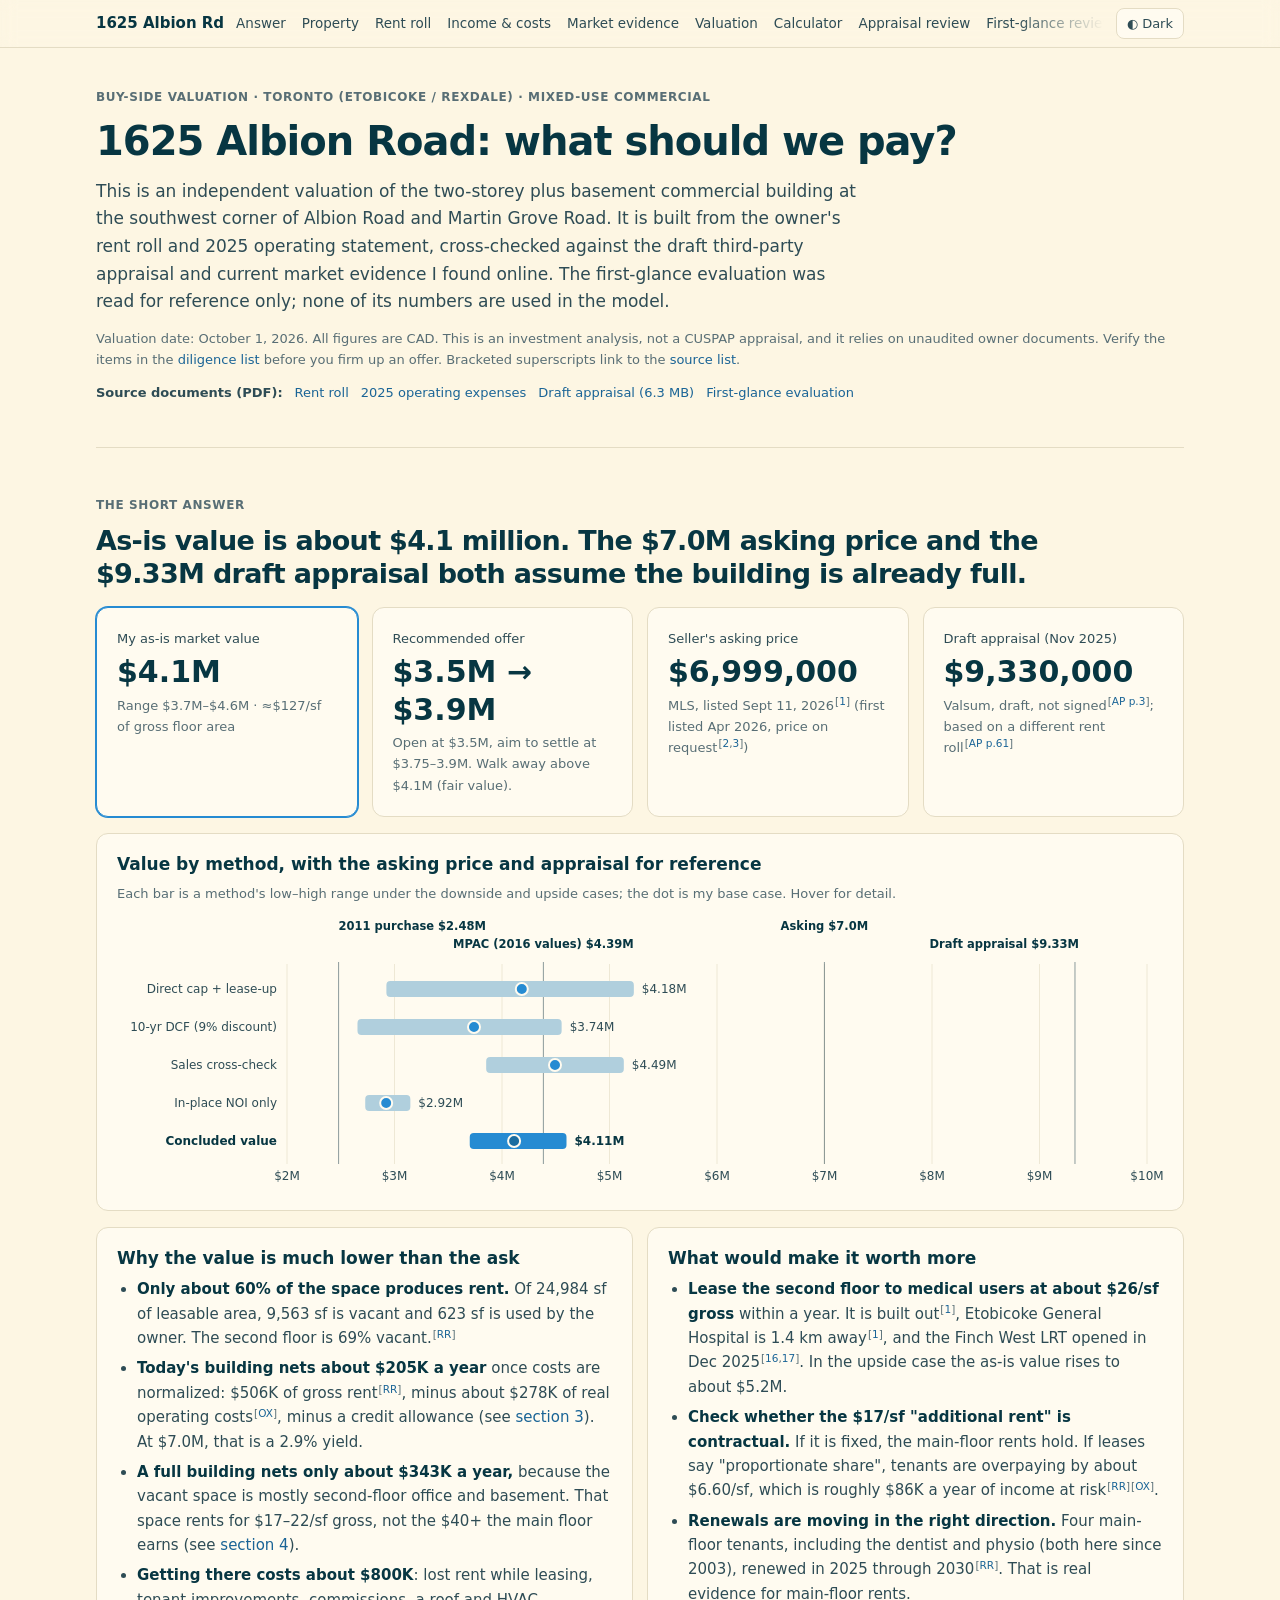
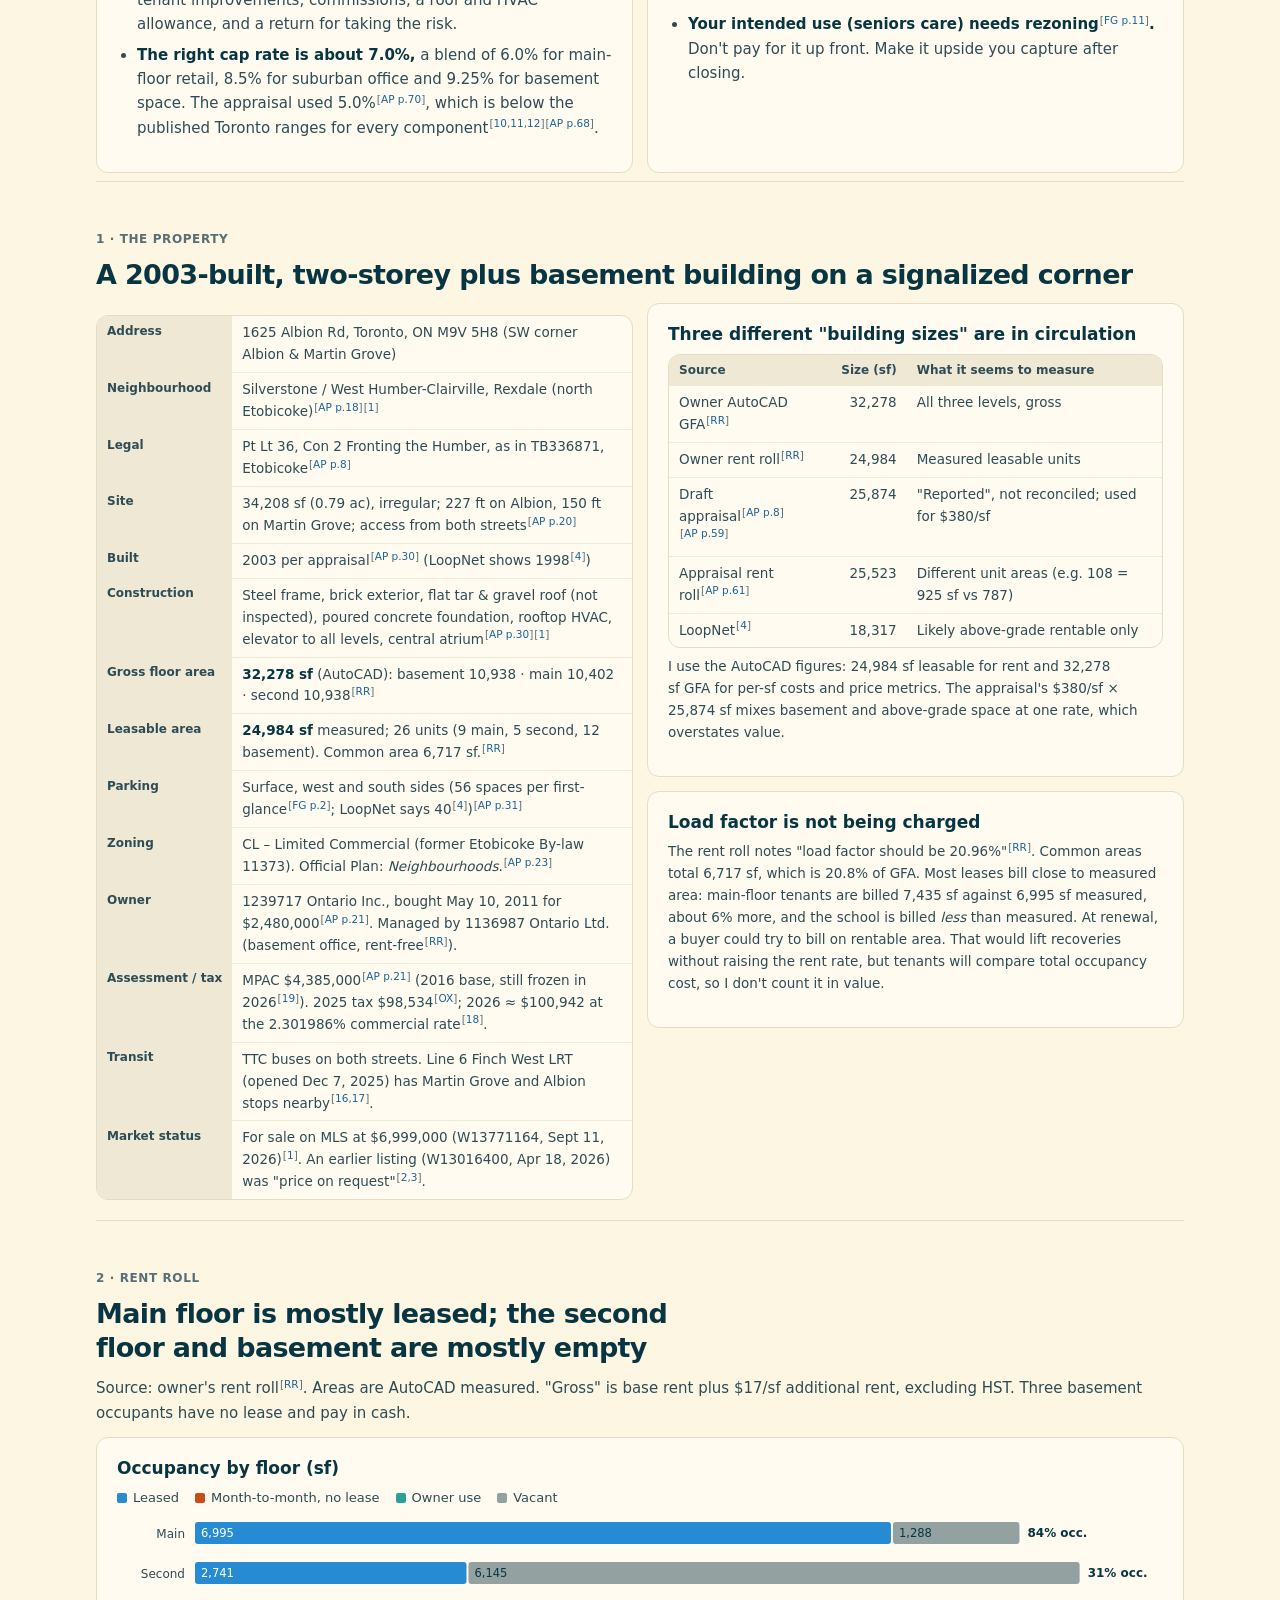
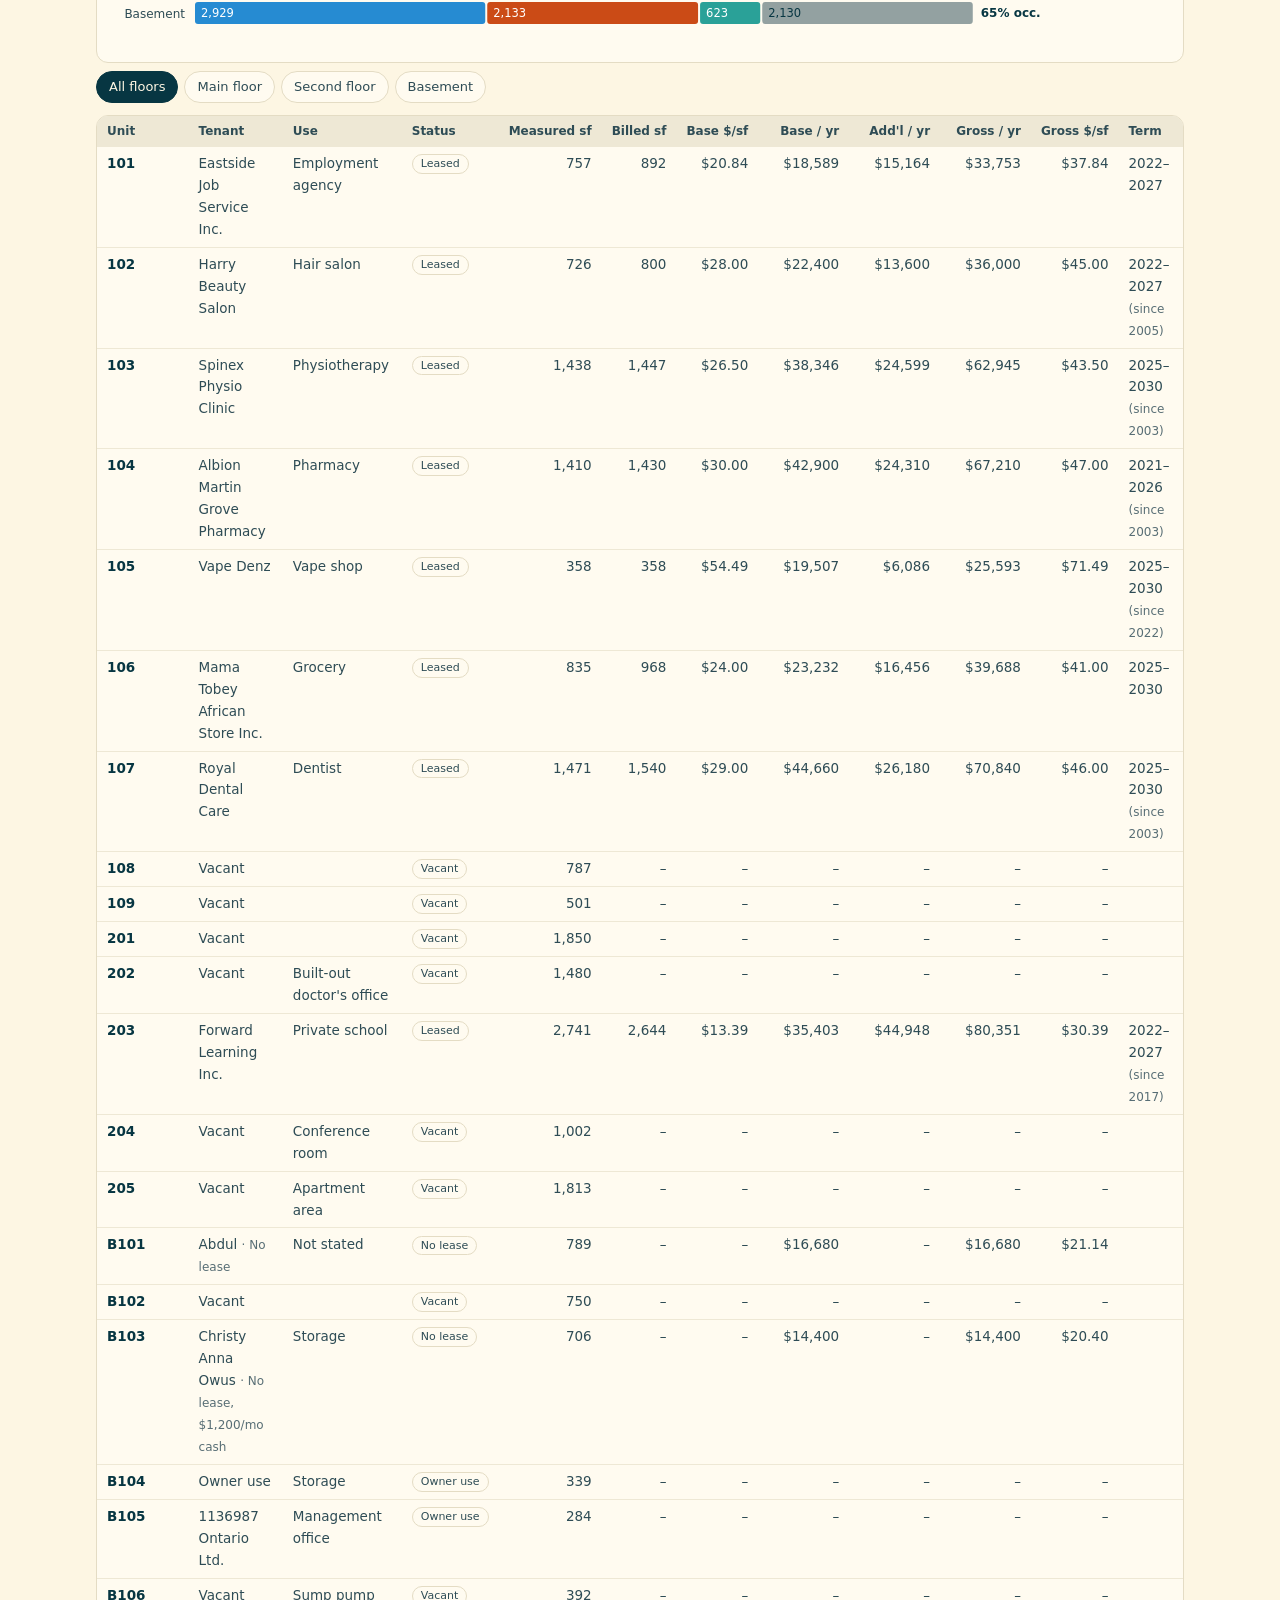
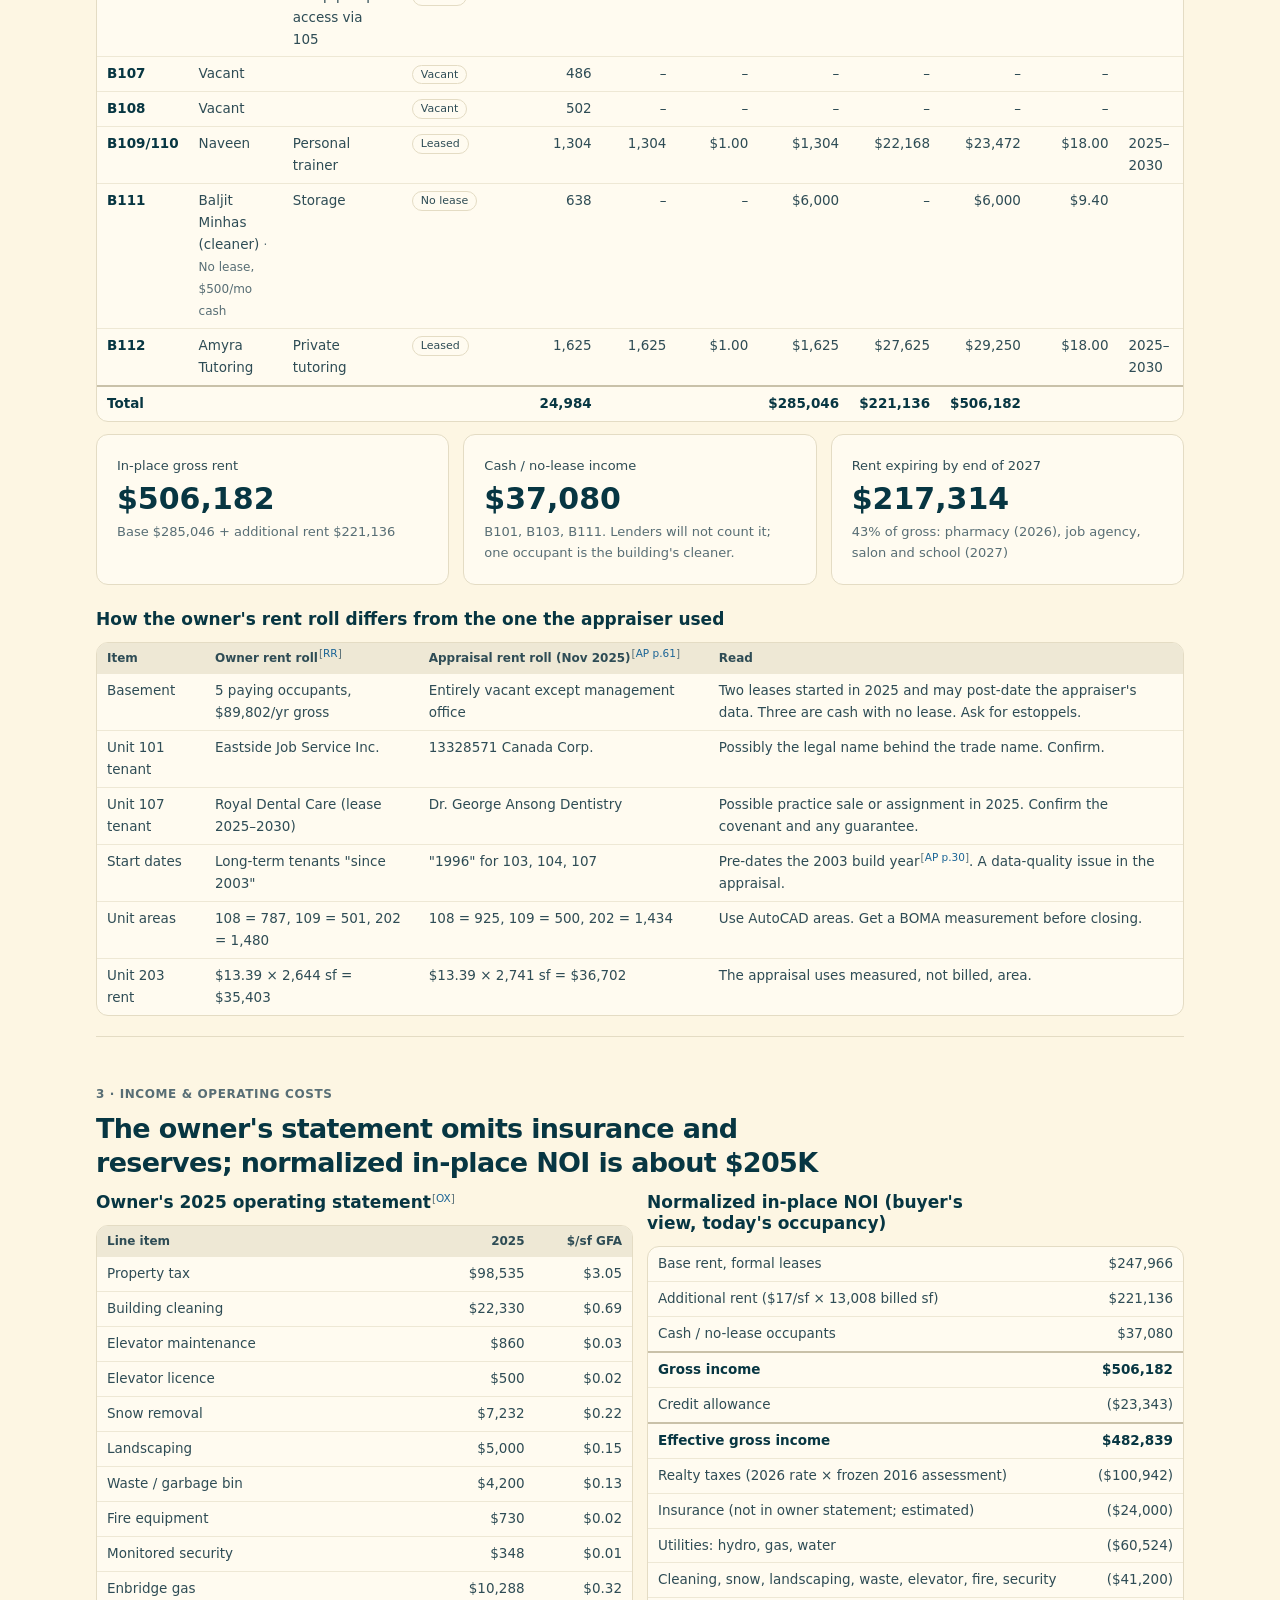
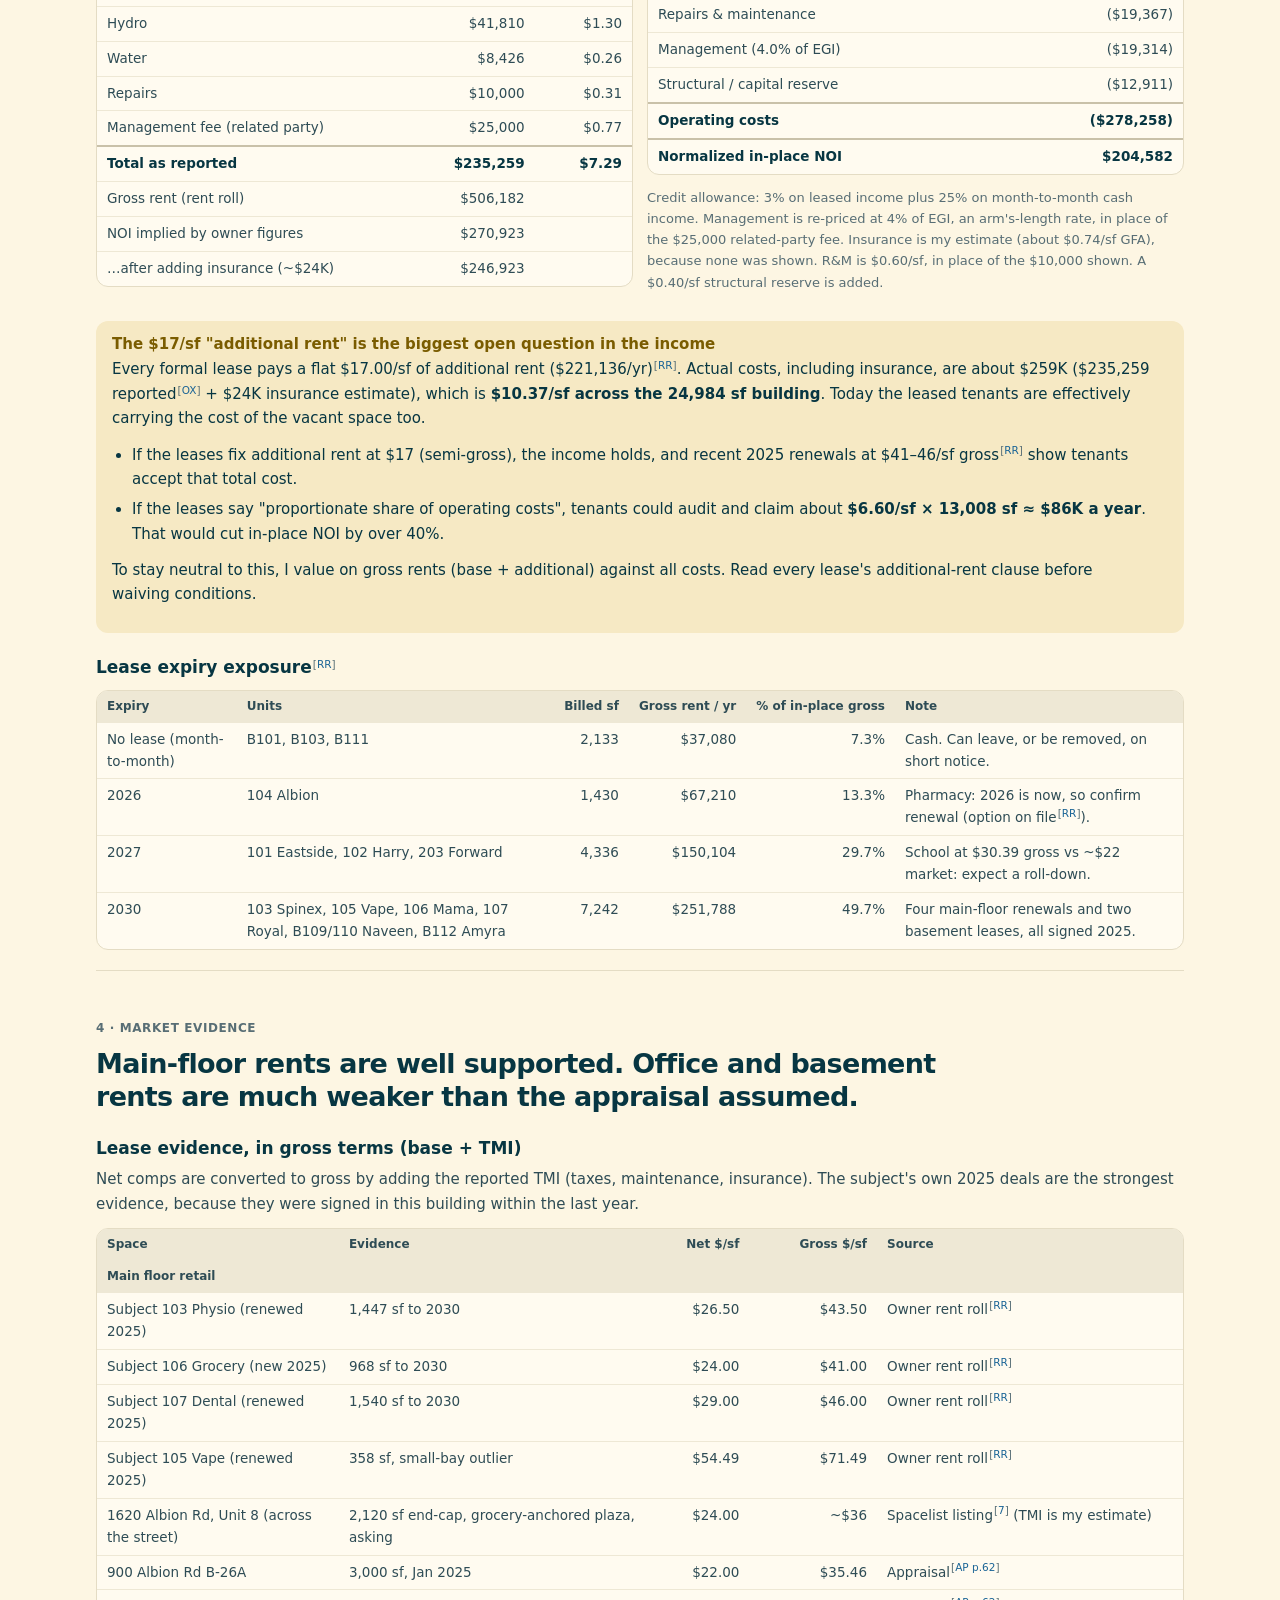
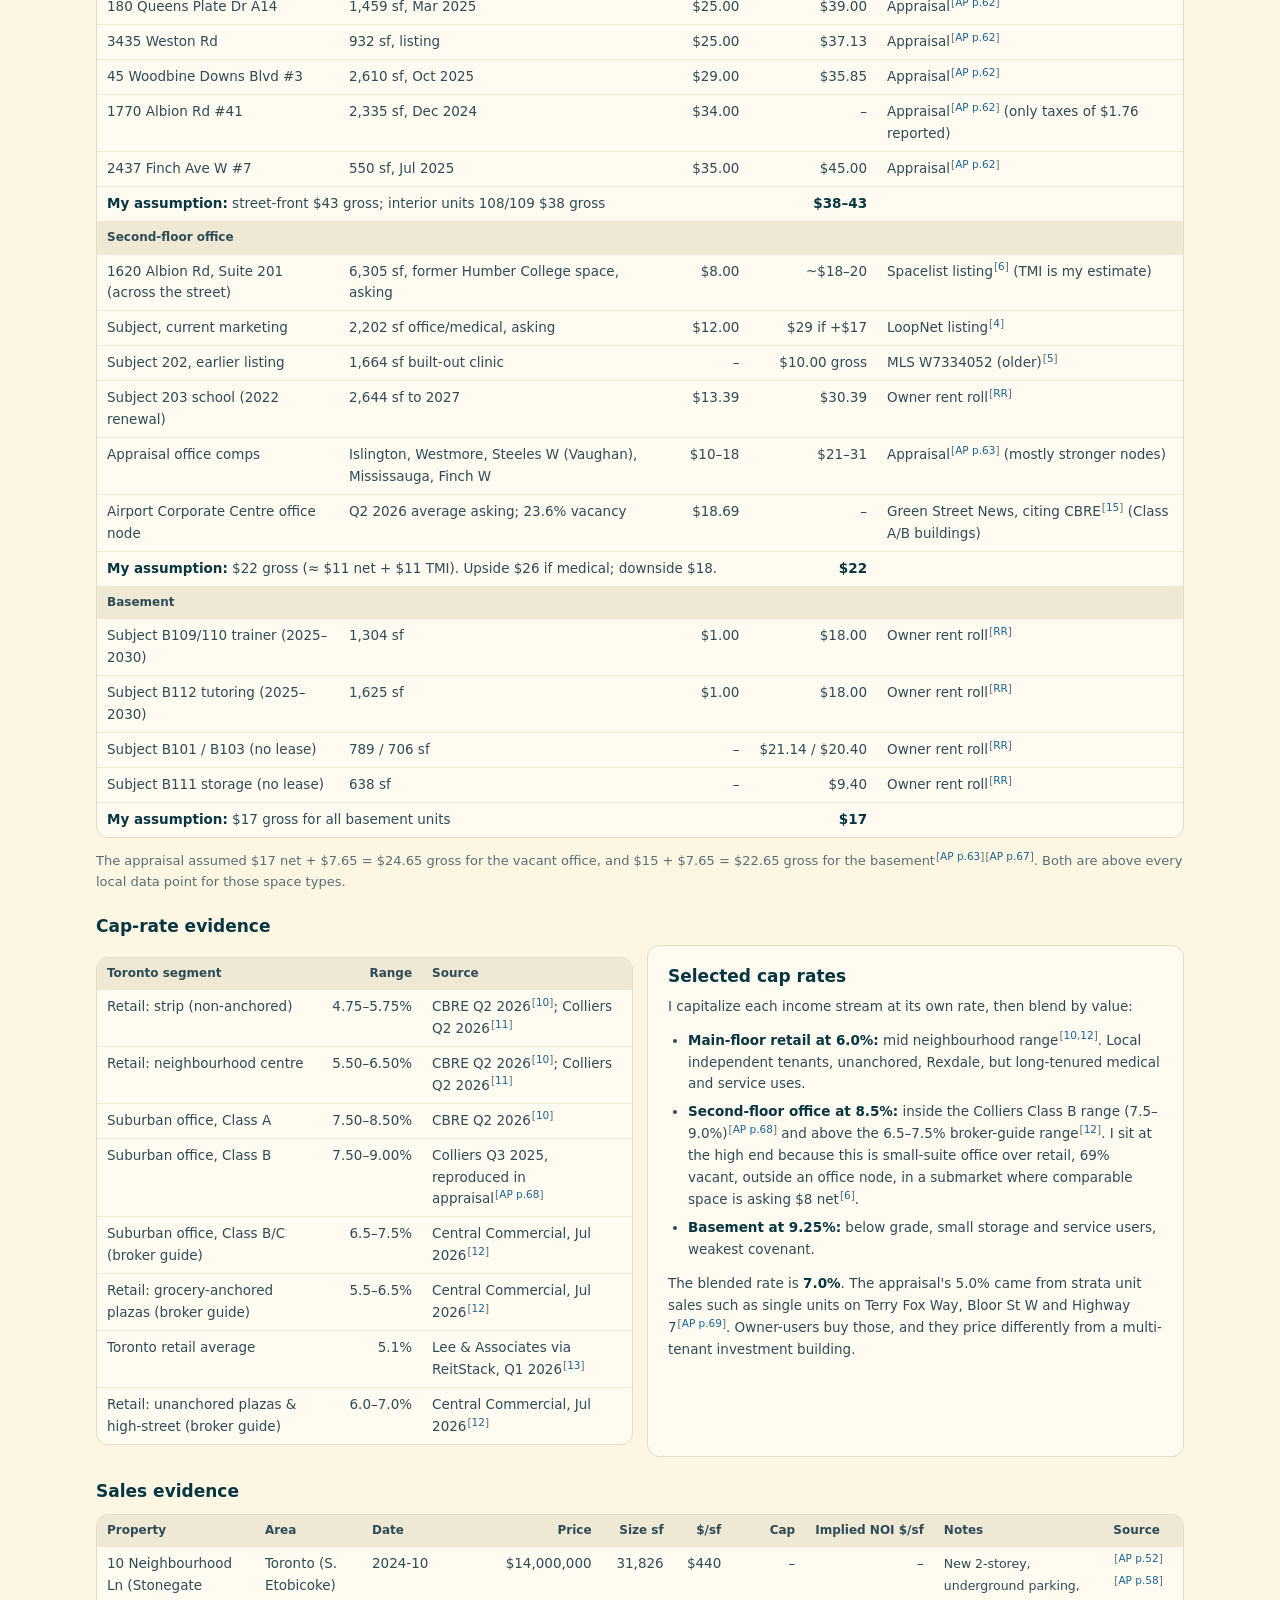
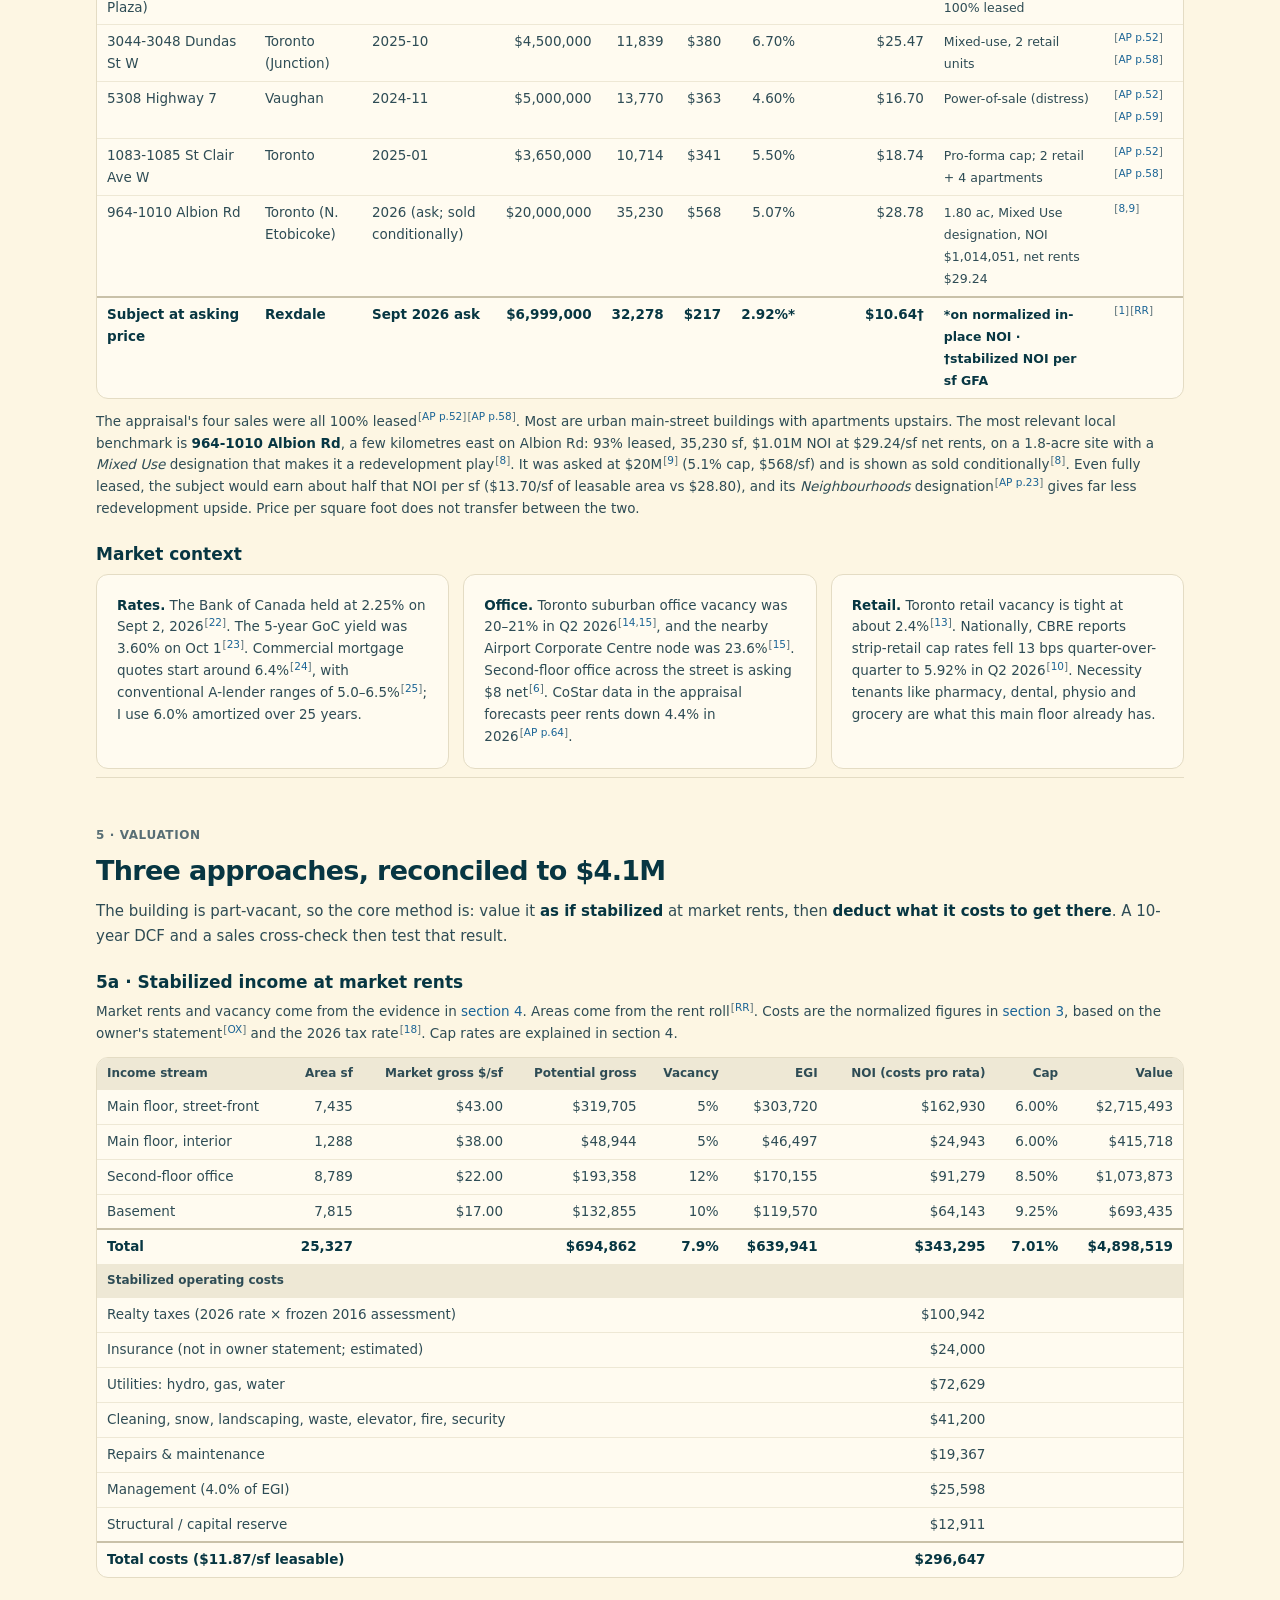
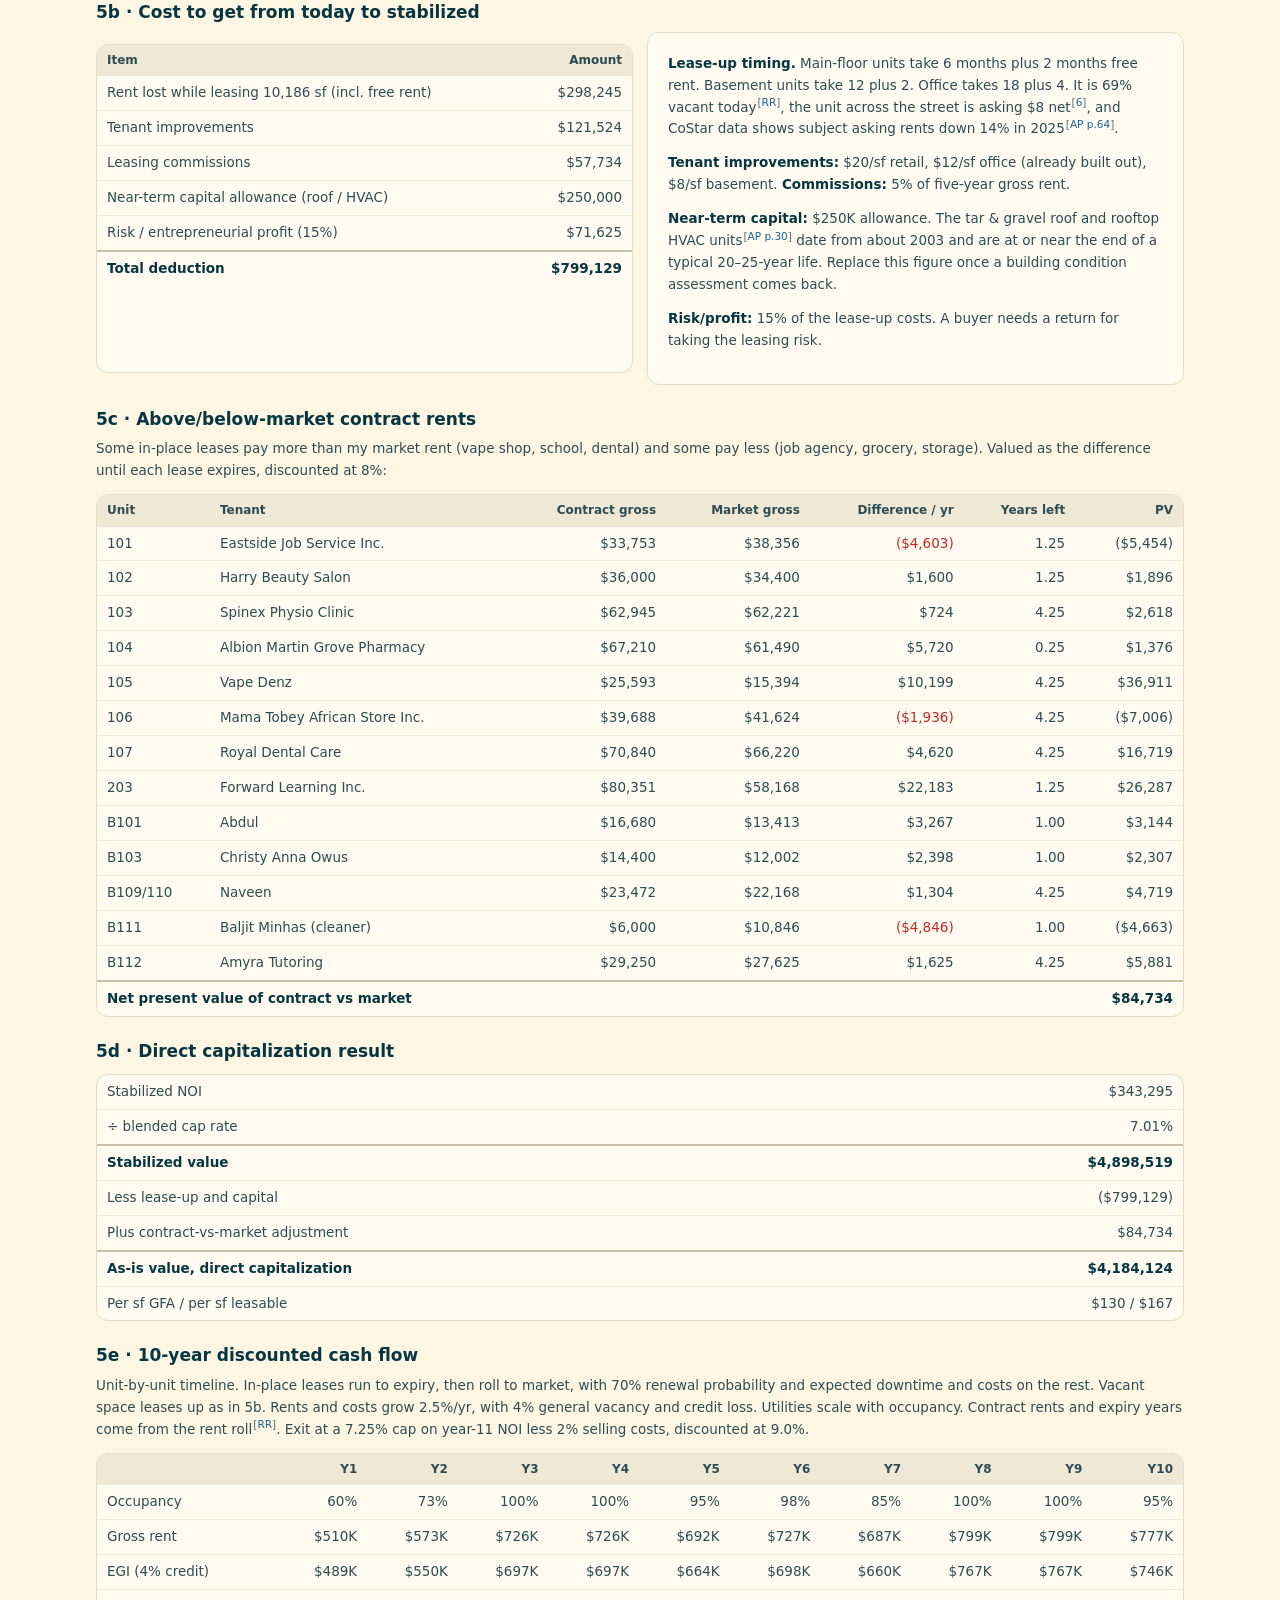
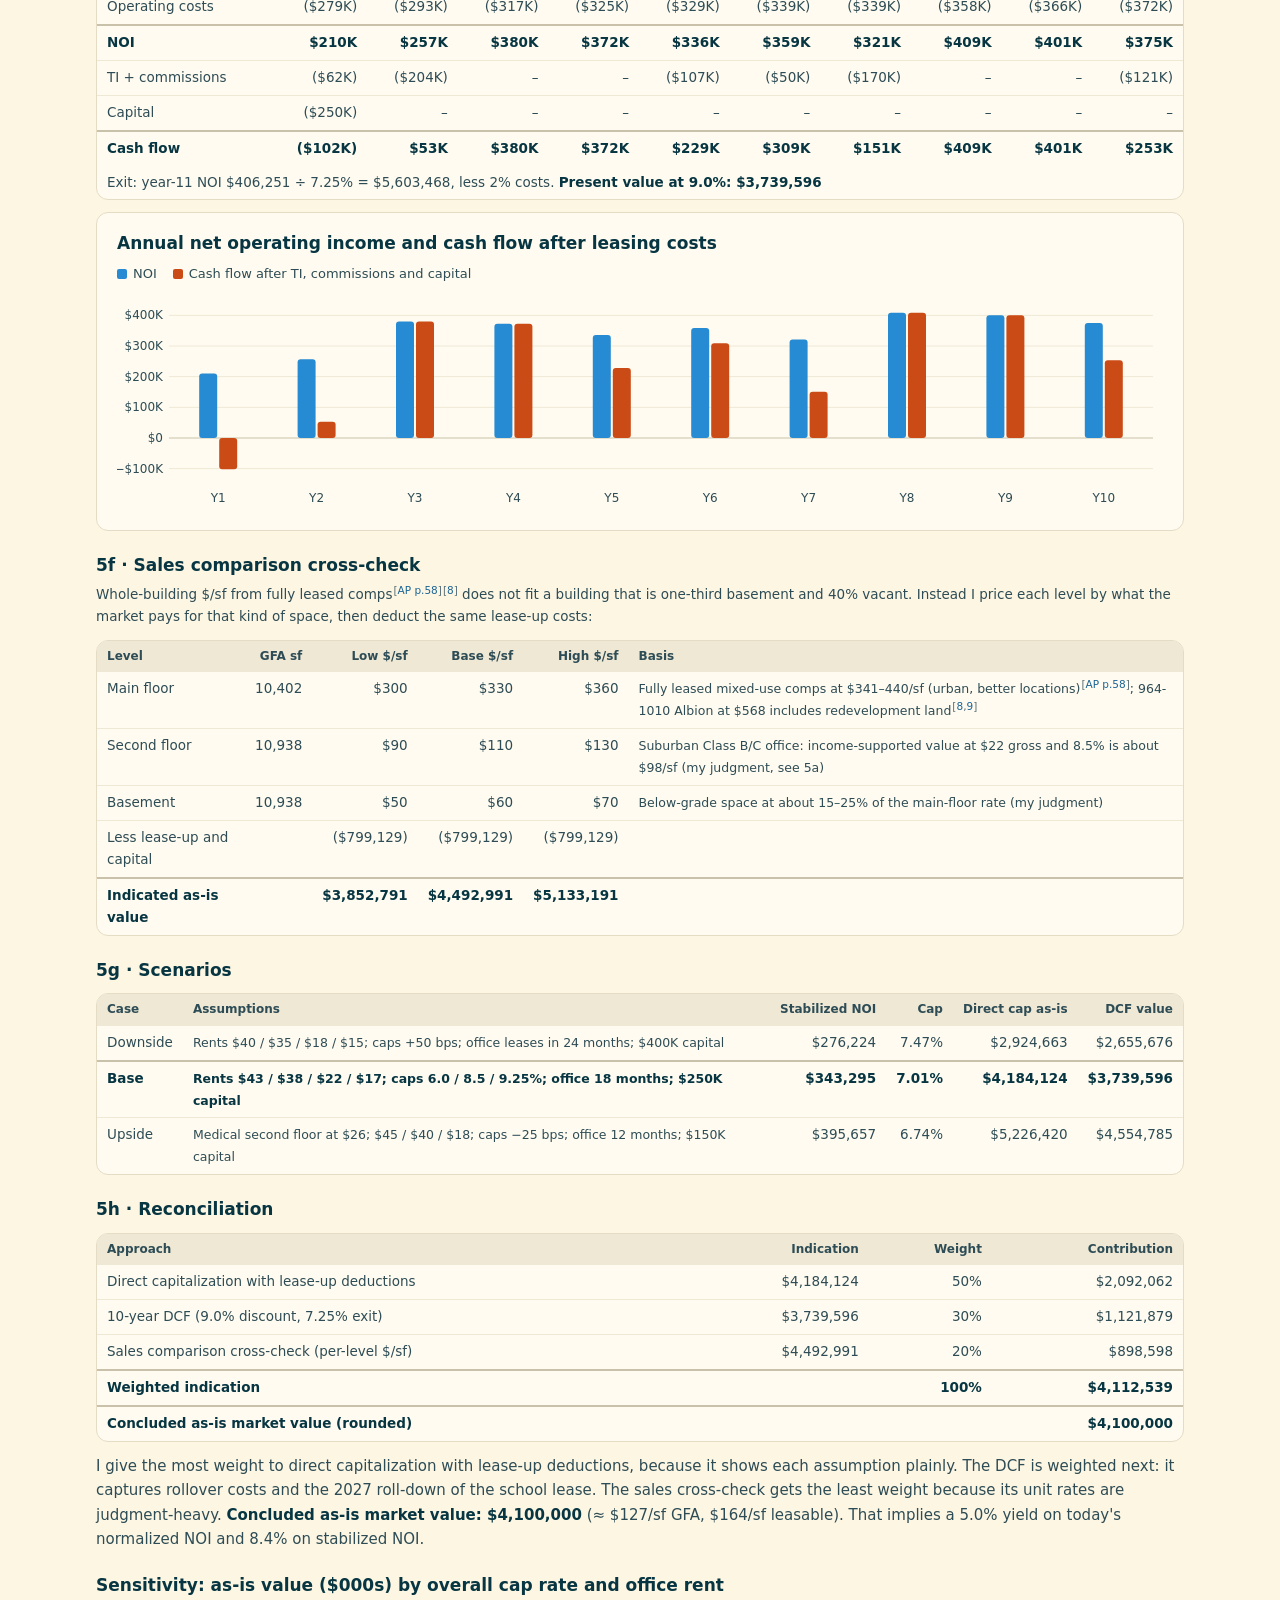
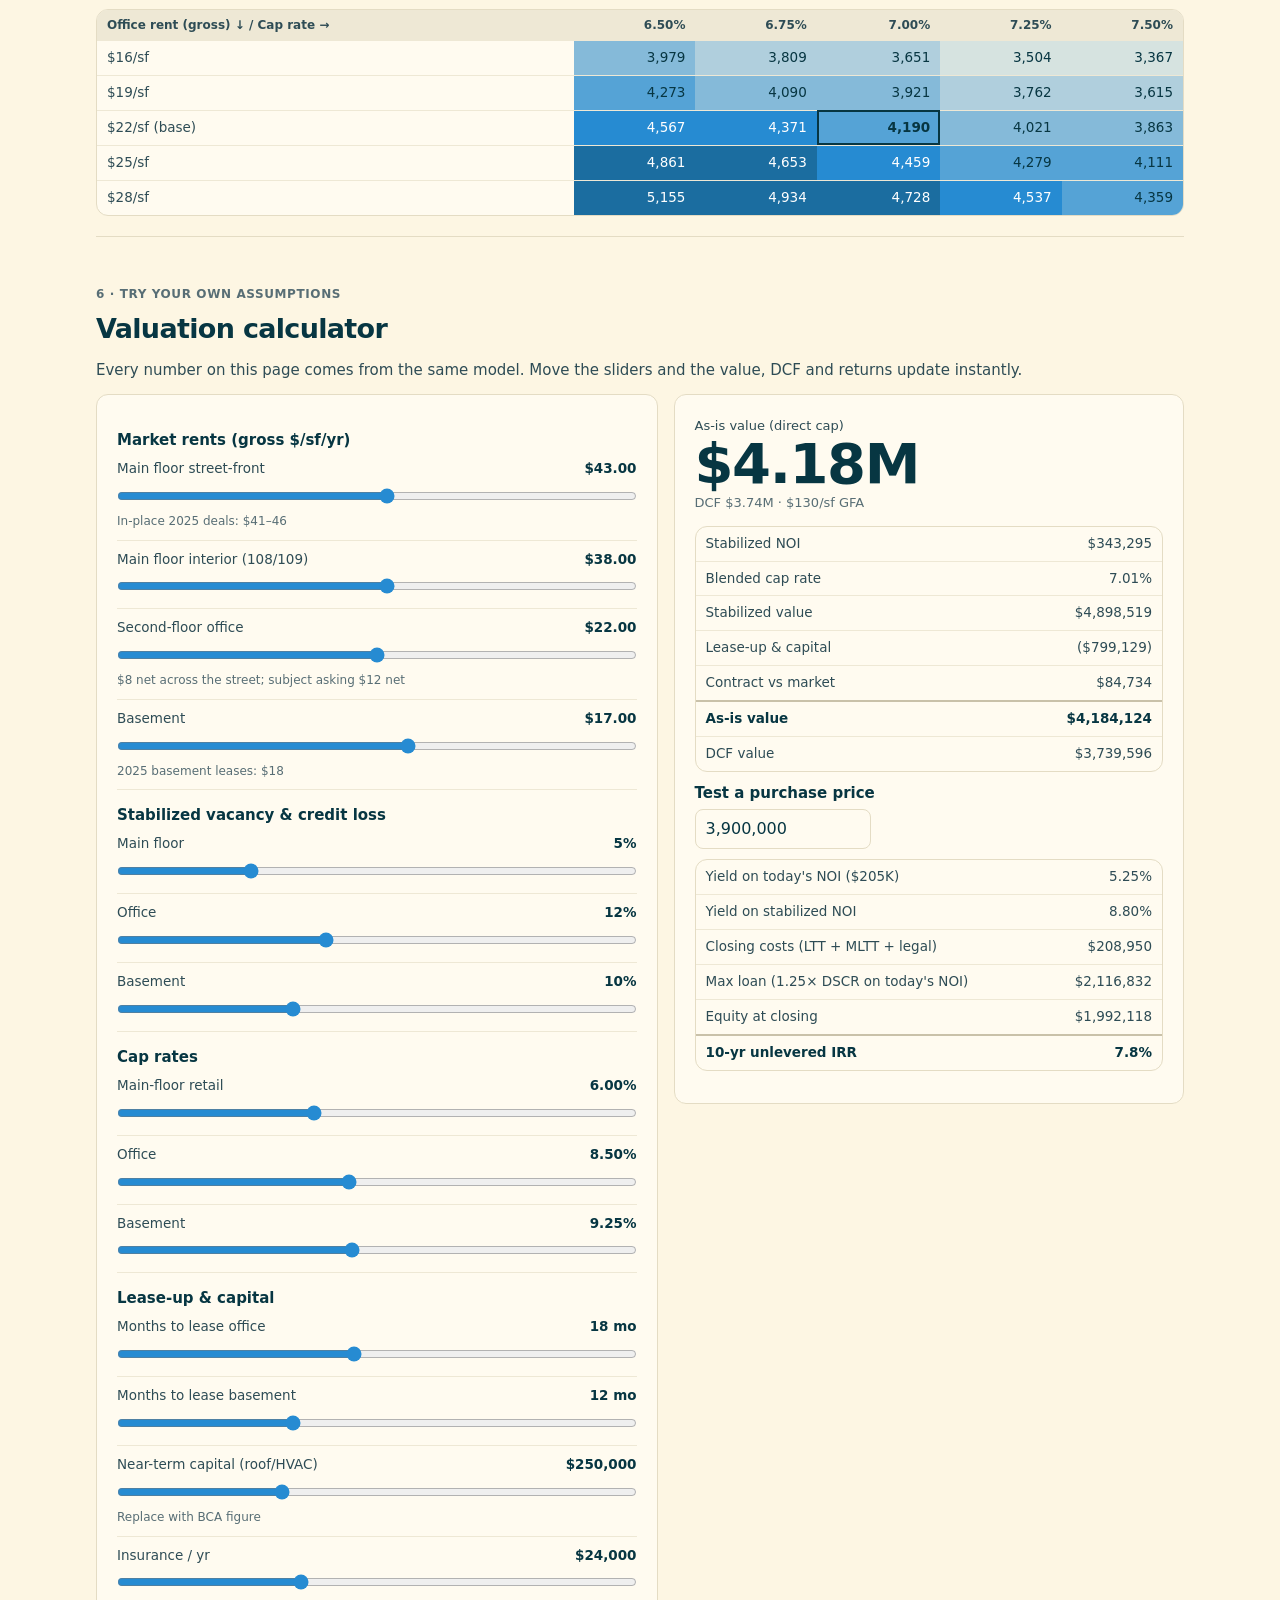
==== commit f3fd51c8: "Albion site: source PDFs, Solarized themes via Tailwind, mobile layout - Add the four source documen" ====
--- a/albion-valuation/index.html
+++ b/albion-valuation/index.html
@@ -2,74 +2,79 @@
 <html lang="en">
 <head>
 <meta charset="utf-8">
-<meta name="viewport" content="width=device-width, initial-scale=1">
+<meta name="viewport" content="width=device-width, initial-scale=1, viewport-fit=cover">
+<meta name="theme-color" content="#fdf6e3">
 <title>1625 Albion Road Valuation</title>
 <meta name="description" content="Independent buy-side valuation of 1625 Albion Road, Toronto: a two-storey plus basement mixed-use building at Albion & Martin Grove. Rent roll, operating costs, market evidence, income and DCF valuation, appraisal review and offer strategy.">
 <link rel="icon" href="data:image/svg+xml,%3Csvg xmlns='http://www.w3.org/2000/svg' viewBox='0 0 32 32'%3E%3Crect x='5' y='4' width='22' height='24' rx='2' fill='%232a78d6'/%3E%3Crect x='9' y='8' width='5' height='4' fill='%23fff'/%3E%3Crect x='18' y='8' width='5' height='4' fill='%23fff'/%3E%3Crect x='9' y='15' width='5' height='4' fill='%23fff'/%3E%3Crect x='18' y='15' width='5' height='4' fill='%23fff'/%3E%3Crect x='13' y='22' width='6' height='6' fill='%23fff'/%3E%3C/svg%3E">
-<link rel="stylesheet" href="assets/style.css">
+<link rel="stylesheet" href="assets/tailwind.css">
+<script>try{if(localStorage.getItem("albion-theme")==="dark")document.documentElement.classList.add("dark")}catch(e){}</script>
 </head>
 <body>
-<nav class="topnav" aria-label="Sections">
-  <div class="inner">
-    <span class="brand">1625 Albion Rd</span>
-    <a class="nl" href="#answer">Answer</a>
-    <a class="nl" href="#property">Property</a>
-    <a class="nl" href="#rentroll">Rent roll</a>
-    <a class="nl" href="#expenses">Income &amp; costs</a>
-    <a class="nl" href="#market">Market evidence</a>
-    <a class="nl" href="#valuation">Valuation</a>
-    <a class="nl" href="#calculator">Calculator</a>
-    <a class="nl" href="#appraisal">Appraisal review</a>
-    <a class="nl" href="#firstglance">First-glance review</a>
-    <a class="nl" href="#offer">Offer &amp; diligence</a>
-    <a class="nl" href="#sources">Sources</a>
-    <button class="theme-btn" id="themeBtn" type="button" aria-label="Toggle dark mode">◐ Theme</button>
+<nav class="sticky top-0 z-20 bg-page/95 backdrop-blur border-b border-line" aria-label="Sections">
+  <div class="max-w-page mx-auto flex items-center gap-3 px-4 py-2">
+    <span class="font-bold text-ink whitespace-nowrap text-[14px] sm:text-[15px]">1625 Albion Rd</span>
+    <div class="no-scrollbar flex-1 min-w-0 overflow-x-auto flex gap-4 [mask-image:linear-gradient(to_right,#000_90%,transparent)]">
+      <a class="navlink" href="#answer">Answer</a>
+      <a class="navlink" href="#property">Property</a>
+      <a class="navlink" href="#rentroll">Rent roll</a>
+      <a class="navlink" href="#expenses">Income &amp; costs</a>
+      <a class="navlink" href="#market">Market evidence</a>
+      <a class="navlink" href="#valuation">Valuation</a>
+      <a class="navlink" href="#calculator">Calculator</a>
+      <a class="navlink" href="#appraisal">Appraisal review</a>
+      <a class="navlink" href="#firstglance">First-glance review</a>
+      <a class="navlink" href="#offer">Offer &amp; diligence</a>
+      <a class="navlink" href="#sources">Sources</a>
+    </div>
+    <button id="themeBtn" type="button" class="shrink-0 rounded-lg border border-line bg-surface text-ink2 text-[13px] px-2.5 py-1" aria-label="Switch to Solarized dark" aria-pressed="false"><span aria-hidden="true">◐</span><span class="hidden sm:inline"> <span id="themeLabel">Dark</span></span></button>
   </div>
 </nav>
 
-<main>
-<header class="hero">
+<main class="max-w-page mx-auto px-4 pb-20">
+<header class="pt-8 pb-6 sm:pt-10 sm:pb-8">
   <div class="eyebrow">Buy-side valuation · Toronto (Etobicoke / Rexdale) · mixed-use commercial</div>
   <h1>1625 Albion Road: what should we pay?</h1>
   <p class="lede">This is an independent valuation of the two-storey plus basement commercial building at the southwest corner of Albion Road and Martin Grove Road. It is built from the owner's rent roll and 2025 operating statement, cross-checked against the draft third-party appraisal and current market evidence I found online. The first-glance evaluation was read for reference only; none of its numbers are used in the model.</p>
-  <p class="asof">Valuation date: October 1, 2026. All figures are CAD. This is an investment analysis, not a CUSPAP appraisal, and it relies on unaudited owner documents. Verify the items in the <a href="#offer">diligence list</a> before you firm up an offer. Bracketed superscripts link to the <a href="#sources">source list</a>.</p>
+  <p class="text-[13px] text-muted">Valuation date: October 1, 2026. All figures are CAD. This is an investment analysis, not a CUSPAP appraisal, and it relies on unaudited owner documents. Verify the items in the <a href="#offer">diligence list</a> before you firm up an offer. Bracketed superscripts link to the <a href="#sources">source list</a>.</p>
+  <p class="text-[13px] text-muted flex flex-wrap gap-x-3 gap-y-1"><span class="font-semibold text-ink2">Source documents (PDF):</span><a href="docs/rent-roll.pdf" target="_blank" rel="noopener">Rent roll</a><a href="docs/operating-expenses-2025.pdf" target="_blank" rel="noopener">2025 operating expenses</a><a href="docs/draft-appraisal-valsum-2025.pdf" target="_blank" rel="noopener">Draft appraisal (6.3 MB)</a><a href="docs/first-glance-evaluation.pdf" target="_blank" rel="noopener">First-glance evaluation</a></p>
 </header>
 
 <!-- ============================================================ ANSWER -->
 <section id="answer">
   <div class="eyebrow">The short answer</div>
   <h2>As-is value is about $4.1 million. The $7.0M asking price and the $9.33M draft appraisal both assume the building is already full.</h2>
-  <div class="grid g4" style="margin:18px 0">
-    <div class="card tile hl"><div class="label">My as-is market value</div><div class="value">$4.1M</div><div class="sub">Range $3.7M–$4.6M · ≈$127/sf of gross floor area</div></div>
+  <div class="grid gap-3.5 grid-cols-1 sm:grid-cols-2 lg:grid-cols-4 my-4">
+    <div class="card tile border-accent ring-1 ring-accent"><div class="label">My as-is market value</div><div class="value">$4.1M</div><div class="sub">Range $3.7M–$4.6M · ≈$127/sf of gross floor area</div></div>
     <div class="card tile"><div class="label">Recommended offer</div><div class="value">$3.5M → $3.9M</div><div class="sub">Open at $3.5M, aim to settle at $3.75–3.9M. Walk away above $4.1M (fair value).</div></div>
     <div class="card tile"><div class="label">Seller's asking price</div><div class="value">$6,999,000</div><div class="sub">MLS, listed Sept 11, 2026<sup class="cite">[<a href="#r1">1</a>]</sup> (first listed Apr 2026, price on request<sup class="cite">[<a href="#r2">2</a>,<a href="#r3">3</a>]</sup>)</div></div>
-    <div class="card tile"><div class="label">Draft appraisal (Nov 2025)</div><div class="value">$9,330,000</div><div class="sub">Valsum, draft, not signed<sup class="cite">[<a href="#d-ap">AP p.3</a>]</sup>; based on a different rent roll<sup class="cite">[<a href="#d-ap">AP p.61</a>]</sup></div></div>
+    <div class="card tile"><div class="label">Draft appraisal (Nov 2025)</div><div class="value">$9,330,000</div><div class="sub">Valsum, draft, not signed<sup class="cite">[<a href="docs/draft-appraisal-valsum-2025.pdf#page=3" target="_blank" rel="noopener" title="Draft appraisal, page 3 (PDF)">AP p.3</a>]</sup>; based on a different rent roll<sup class="cite">[<a href="docs/draft-appraisal-valsum-2025.pdf#page=61" target="_blank" rel="noopener" title="Draft appraisal, page 61 (PDF)">AP p.61</a>]</sup></div></div>
   </div>
 
   <div class="card">
-    <h3>Value by method, with the asking price and appraisal for reference</h3>
-    <p class="small muted" style="margin-top:-6px">Each bar is a method's low–high range under the downside and upside cases; the dot is my base case. Hover for detail.</p>
+    <h3 class="mt-0">Value by method, with the asking price and appraisal for reference</h3>
+    <p class="text-[13px] text-muted" >Each bar is a method's low–high range under the downside and upside cases; the dot is my base case. Hover for detail.</p>
     <div id="footballChart"></div>
   </div>
 
-  <div class="grid g2" style="margin-top:16px">
-    <div class="card">
-      <h3>Why the value is much lower than the ask</h3>
+  <div class="grid gap-3.5 grid-cols-1 md:grid-cols-2 mt-4">
+    <div class="card">
+      <h3 class="mt-0">Why the value is much lower than the ask</h3>
       <ul>
-        <li><b>Only about 60% of the space produces rent.</b> Of 24,984 sf of leasable area, 9,563 sf is vacant and 623 sf is used by the owner. The second floor is 69% vacant.<sup class="cite">[<a href="#d-rr">RR</a>]</sup></li>
-        <li><b>Today's building nets about $205K a year</b> once costs are normalized: $506K of gross rent<sup class="cite">[<a href="#d-rr">RR</a>]</sup>, minus about $278K of real operating costs<sup class="cite">[<a href="#d-ox">OX</a>]</sup>, minus a credit allowance (see <a href="#expenses">section 3</a>). At $7.0M, that is a 2.9% yield.</li>
+        <li><b>Only about 60% of the space produces rent.</b> Of 24,984 sf of leasable area, 9,563 sf is vacant and 623 sf is used by the owner. The second floor is 69% vacant.<sup class="cite">[<a href="docs/rent-roll.pdf" target="_blank" rel="noopener" title="Rent roll (PDF)">RR</a>]</sup></li>
+        <li><b>Today's building nets about $205K a year</b> once costs are normalized: $506K of gross rent<sup class="cite">[<a href="docs/rent-roll.pdf" target="_blank" rel="noopener" title="Rent roll (PDF)">RR</a>]</sup>, minus about $278K of real operating costs<sup class="cite">[<a href="docs/operating-expenses-2025.pdf" target="_blank" rel="noopener" title="2025 operating expenses (PDF)">OX</a>]</sup>, minus a credit allowance (see <a href="#expenses">section 3</a>). At $7.0M, that is a 2.9% yield.</li>
         <li><b>A full building nets only about $343K a year,</b> because the vacant space is mostly second-floor office and basement. That space rents for $17–22/sf gross, not the $40+ the main floor earns (see <a href="#market">section 4</a>).</li>
         <li><b>Getting there costs about $800K</b>: lost rent while leasing, tenant improvements, commissions, a roof and HVAC allowance, and a return for taking the risk.</li>
-        <li><b>The right cap rate is about 7.0%,</b> a blend of 6.0% for main-floor retail, 8.5% for suburban office and 9.25% for basement space. The appraisal used 5.0%<sup class="cite">[<a href="#d-ap">AP p.70</a>]</sup>, which is below the published Toronto ranges for every component<sup class="cite">[<a href="#r10">10</a>,<a href="#r11">11</a>,<a href="#r12">12</a>]</sup><sup class="cite">[<a href="#d-ap">AP p.68</a>]</sup>.</li>
-      </ul>
-    </div>
-    <div class="card">
-      <h3>What would make it worth more</h3>
+        <li><b>The right cap rate is about 7.0%,</b> a blend of 6.0% for main-floor retail, 8.5% for suburban office and 9.25% for basement space. The appraisal used 5.0%<sup class="cite">[<a href="docs/draft-appraisal-valsum-2025.pdf#page=70" target="_blank" rel="noopener" title="Draft appraisal, page 70 (PDF)">AP p.70</a>]</sup>, which is below the published Toronto ranges for every component<sup class="cite">[<a href="#r10">10</a>,<a href="#r11">11</a>,<a href="#r12">12</a>]</sup><sup class="cite">[<a href="docs/draft-appraisal-valsum-2025.pdf#page=68" target="_blank" rel="noopener" title="Draft appraisal, page 68 (PDF)">AP p.68</a>]</sup>.</li>
+      </ul>
+    </div>
+    <div class="card">
+      <h3 class="mt-0">What would make it worth more</h3>
       <ul>
         <li><b>Lease the second floor to medical users at about $26/sf gross</b> within a year. It is built out<sup class="cite">[<a href="#r1">1</a>]</sup>, Etobicoke General Hospital is 1.4 km away<sup class="cite">[<a href="#r1">1</a>]</sup>, and the Finch West LRT opened in Dec 2025<sup class="cite">[<a href="#r16">16</a>,<a href="#r17">17</a>]</sup>. In the upside case the as-is value rises to about $5.2M.</li>
-        <li><b>Check whether the $17/sf "additional rent" is contractual.</b> If it is fixed, the main-floor rents hold. If leases say "proportionate share", tenants are overpaying by about $6.60/sf, which is roughly $86K a year of income at risk<sup class="cite">[<a href="#d-rr">RR</a>]</sup><sup class="cite">[<a href="#d-ox">OX</a>]</sup>.</li>
-        <li><b>Renewals are moving in the right direction.</b> Four main-floor tenants, including the dentist and physio (both here since 2003), renewed in 2025 through 2030<sup class="cite">[<a href="#d-rr">RR</a>]</sup>. That is real evidence for main-floor rents.</li>
-        <li><b>Your intended use (seniors care) needs rezoning<sup class="cite">[<a href="#d-fg">FG p.11</a>]</sup>.</b> Don't pay for it up front. Make it upside you capture after closing.</li>
+        <li><b>Check whether the $17/sf "additional rent" is contractual.</b> If it is fixed, the main-floor rents hold. If leases say "proportionate share", tenants are overpaying by about $6.60/sf, which is roughly $86K a year of income at risk<sup class="cite">[<a href="docs/rent-roll.pdf" target="_blank" rel="noopener" title="Rent roll (PDF)">RR</a>]</sup><sup class="cite">[<a href="docs/operating-expenses-2025.pdf" target="_blank" rel="noopener" title="2025 operating expenses (PDF)">OX</a>]</sup>.</li>
+        <li><b>Renewals are moving in the right direction.</b> Four main-floor tenants, including the dentist and physio (both here since 2003), renewed in 2025 through 2030<sup class="cite">[<a href="docs/rent-roll.pdf" target="_blank" rel="noopener" title="Rent roll (PDF)">RR</a>]</sup>. That is real evidence for main-floor rents.</li>
+        <li><b>Your intended use (seniors care) needs rezoning<sup class="cite">[<a href="docs/first-glance-evaluation.pdf#page=11" target="_blank" rel="noopener" title="First-glance evaluation, page 11 (PDF)">FG p.11</a>]</sup>.</b> Don't pay for it up front. Make it upside you capture after closing.</li>
       </ul>
     </div>
   </div>
@@ -79,43 +84,43 @@
 <section id="property">
   <div class="eyebrow">1 · The property</div>
   <h2>A 2003-built, two-storey plus basement building on a signalized corner</h2>
-  <div class="grid g2">
-    <div class="tbl-wrap"><table>
+  <div class="grid gap-3.5 grid-cols-1 md:grid-cols-2">
+    <div class="tbl"><table>
       <tbody>
         <tr><th>Address</th><td>1625 Albion Rd, Toronto, ON M9V 5H8 (SW corner Albion &amp; Martin Grove)</td></tr>
-        <tr><th>Neighbourhood</th><td>Silverstone / West Humber-Clairville, Rexdale (north Etobicoke)<sup class="cite">[<a href="#d-ap">AP p.18</a>]</sup><sup class="cite">[<a href="#r1">1</a>]</sup></td></tr>
-        <tr><th>Legal</th><td>Pt Lt 36, Con 2 Fronting the Humber, as in TB336871, Etobicoke<sup class="cite">[<a href="#d-ap">AP p.8</a>]</sup></td></tr>
-        <tr><th>Site</th><td>34,208 sf (0.79 ac), irregular; 227 ft on Albion, 150 ft on Martin Grove; access from both streets<sup class="cite">[<a href="#d-ap">AP p.20</a>]</sup></td></tr>
-        <tr><th>Built</th><td>2003 per appraisal<sup class="cite">[<a href="#d-ap">AP p.30</a>]</sup> (LoopNet shows 1998<sup class="cite">[<a href="#r4">4</a>]</sup>)</td></tr>
-        <tr><th>Construction</th><td>Steel frame, brick exterior, flat tar &amp; gravel roof (not inspected), poured concrete foundation, rooftop HVAC, elevator to all levels, central atrium<sup class="cite">[<a href="#d-ap">AP p.30</a>]</sup><sup class="cite">[<a href="#r1">1</a>]</sup></td></tr>
-        <tr><th>Gross floor area</th><td><b>32,278 sf</b> (AutoCAD): basement 10,938 · main 10,402 · second 10,938<sup class="cite">[<a href="#d-rr">RR</a>]</sup></td></tr>
-        <tr><th>Leasable area</th><td><b>24,984 sf</b> measured; 26 units (9 main, 5 second, 12 basement). Common area 6,717 sf.<sup class="cite">[<a href="#d-rr">RR</a>]</sup></td></tr>
-        <tr><th>Parking</th><td>Surface, west and south sides (56 spaces per first-glance<sup class="cite">[<a href="#d-fg">FG p.2</a>]</sup>; LoopNet says 40<sup class="cite">[<a href="#r4">4</a>]</sup>)<sup class="cite">[<a href="#d-ap">AP p.31</a>]</sup></td></tr>
-        <tr><th>Zoning</th><td>CL – Limited Commercial (former Etobicoke By-law 11373). Official Plan: <i>Neighbourhoods</i>.<sup class="cite">[<a href="#d-ap">AP p.23</a>]</sup></td></tr>
-        <tr><th>Owner</th><td>1239717 Ontario Inc., bought May 10, 2011 for $2,480,000<sup class="cite">[<a href="#d-ap">AP p.21</a>]</sup>. Managed by 1136987 Ontario Ltd. (basement office, rent-free<sup class="cite">[<a href="#d-rr">RR</a>]</sup>).</td></tr>
-        <tr><th>Assessment / tax</th><td>MPAC $4,385,000<sup class="cite">[<a href="#d-ap">AP p.21</a>]</sup> (2016 base, still frozen in 2026<sup class="cite">[<a href="#r19">19</a>]</sup>). 2025 tax $98,534<sup class="cite">[<a href="#d-ox">OX</a>]</sup>; 2026 ≈ $100,942 at the 2.301986% commercial rate<sup class="cite">[<a href="#r18">18</a>]</sup>.</td></tr>
+        <tr><th>Neighbourhood</th><td>Silverstone / West Humber-Clairville, Rexdale (north Etobicoke)<sup class="cite">[<a href="docs/draft-appraisal-valsum-2025.pdf#page=18" target="_blank" rel="noopener" title="Draft appraisal, page 18 (PDF)">AP p.18</a>]</sup><sup class="cite">[<a href="#r1">1</a>]</sup></td></tr>
+        <tr><th>Legal</th><td>Pt Lt 36, Con 2 Fronting the Humber, as in TB336871, Etobicoke<sup class="cite">[<a href="docs/draft-appraisal-valsum-2025.pdf#page=8" target="_blank" rel="noopener" title="Draft appraisal, page 8 (PDF)">AP p.8</a>]</sup></td></tr>
+        <tr><th>Site</th><td>34,208 sf (0.79 ac), irregular; 227 ft on Albion, 150 ft on Martin Grove; access from both streets<sup class="cite">[<a href="docs/draft-appraisal-valsum-2025.pdf#page=20" target="_blank" rel="noopener" title="Draft appraisal, page 20 (PDF)">AP p.20</a>]</sup></td></tr>
+        <tr><th>Built</th><td>2003 per appraisal<sup class="cite">[<a href="docs/draft-appraisal-valsum-2025.pdf#page=30" target="_blank" rel="noopener" title="Draft appraisal, page 30 (PDF)">AP p.30</a>]</sup> (LoopNet shows 1998<sup class="cite">[<a href="#r4">4</a>]</sup>)</td></tr>
+        <tr><th>Construction</th><td>Steel frame, brick exterior, flat tar &amp; gravel roof (not inspected), poured concrete foundation, rooftop HVAC, elevator to all levels, central atrium<sup class="cite">[<a href="docs/draft-appraisal-valsum-2025.pdf#page=30" target="_blank" rel="noopener" title="Draft appraisal, page 30 (PDF)">AP p.30</a>]</sup><sup class="cite">[<a href="#r1">1</a>]</sup></td></tr>
+        <tr><th>Gross floor area</th><td><b>32,278 sf</b> (AutoCAD): basement 10,938 · main 10,402 · second 10,938<sup class="cite">[<a href="docs/rent-roll.pdf" target="_blank" rel="noopener" title="Rent roll (PDF)">RR</a>]</sup></td></tr>
+        <tr><th>Leasable area</th><td><b>24,984 sf</b> measured; 26 units (9 main, 5 second, 12 basement). Common area 6,717 sf.<sup class="cite">[<a href="docs/rent-roll.pdf" target="_blank" rel="noopener" title="Rent roll (PDF)">RR</a>]</sup></td></tr>
+        <tr><th>Parking</th><td>Surface, west and south sides (56 spaces per first-glance<sup class="cite">[<a href="docs/first-glance-evaluation.pdf#page=2" target="_blank" rel="noopener" title="First-glance evaluation, page 2 (PDF)">FG p.2</a>]</sup>; LoopNet says 40<sup class="cite">[<a href="#r4">4</a>]</sup>)<sup class="cite">[<a href="docs/draft-appraisal-valsum-2025.pdf#page=31" target="_blank" rel="noopener" title="Draft appraisal, page 31 (PDF)">AP p.31</a>]</sup></td></tr>
+        <tr><th>Zoning</th><td>CL – Limited Commercial (former Etobicoke By-law 11373). Official Plan: <i>Neighbourhoods</i>.<sup class="cite">[<a href="docs/draft-appraisal-valsum-2025.pdf#page=23" target="_blank" rel="noopener" title="Draft appraisal, page 23 (PDF)">AP p.23</a>]</sup></td></tr>
+        <tr><th>Owner</th><td>1239717 Ontario Inc., bought May 10, 2011 for $2,480,000<sup class="cite">[<a href="docs/draft-appraisal-valsum-2025.pdf#page=21" target="_blank" rel="noopener" title="Draft appraisal, page 21 (PDF)">AP p.21</a>]</sup>. Managed by 1136987 Ontario Ltd. (basement office, rent-free<sup class="cite">[<a href="docs/rent-roll.pdf" target="_blank" rel="noopener" title="Rent roll (PDF)">RR</a>]</sup>).</td></tr>
+        <tr><th>Assessment / tax</th><td>MPAC $4,385,000<sup class="cite">[<a href="docs/draft-appraisal-valsum-2025.pdf#page=21" target="_blank" rel="noopener" title="Draft appraisal, page 21 (PDF)">AP p.21</a>]</sup> (2016 base, still frozen in 2026<sup class="cite">[<a href="#r19">19</a>]</sup>). 2025 tax $98,534<sup class="cite">[<a href="docs/operating-expenses-2025.pdf" target="_blank" rel="noopener" title="2025 operating expenses (PDF)">OX</a>]</sup>; 2026 ≈ $100,942 at the 2.301986% commercial rate<sup class="cite">[<a href="#r18">18</a>]</sup>.</td></tr>
         <tr><th>Transit</th><td>TTC buses on both streets. Line 6 Finch West LRT (opened Dec 7, 2025) has Martin Grove and Albion stops nearby<sup class="cite">[<a href="#r16">16</a>,<a href="#r17">17</a>]</sup>.</td></tr>
         <tr><th>Market status</th><td>For sale on MLS at $6,999,000 (W13771164, Sept 11, 2026)<sup class="cite">[<a href="#r1">1</a>]</sup>. An earlier listing (W13016400, Apr 18, 2026) was "price on request"<sup class="cite">[<a href="#r2">2</a>,<a href="#r3">3</a>]</sup>.</td></tr>
       </tbody>
     </table></div>
     <div>
       <div class="card">
-        <h3 style="margin-top:0">Three different "building sizes" are in circulation</h3>
-        <div class="tbl-wrap" style="margin:6px 0 10px"><table>
+        <h3 class="mt-0">Three different "building sizes" are in circulation</h3>
+        <div class="tbl my-2"><table>
           <thead><tr><th>Source</th><th class="r">Size (sf)</th><th>What it seems to measure</th></tr></thead>
           <tbody>
-            <tr><td>Owner AutoCAD GFA<sup class="cite">[<a href="#d-rr">RR</a>]</sup></td><td class="r">32,278</td><td>All three levels, gross</td></tr>
-            <tr><td>Owner rent roll<sup class="cite">[<a href="#d-rr">RR</a>]</sup></td><td class="r">24,984</td><td>Measured leasable units</td></tr>
-            <tr><td>Draft appraisal<sup class="cite">[<a href="#d-ap">AP p.8</a>]</sup><sup class="cite">[<a href="#d-ap">AP p.59</a>]</sup></td><td class="r">25,874</td><td>"Reported", not reconciled; used for $380/sf</td></tr>
-            <tr><td>Appraisal rent roll<sup class="cite">[<a href="#d-ap">AP p.61</a>]</sup></td><td class="r">25,523</td><td>Different unit areas (e.g. 108 = 925 sf vs 787)</td></tr>
+            <tr><td>Owner AutoCAD GFA<sup class="cite">[<a href="docs/rent-roll.pdf" target="_blank" rel="noopener" title="Rent roll (PDF)">RR</a>]</sup></td><td class="r">32,278</td><td>All three levels, gross</td></tr>
+            <tr><td>Owner rent roll<sup class="cite">[<a href="docs/rent-roll.pdf" target="_blank" rel="noopener" title="Rent roll (PDF)">RR</a>]</sup></td><td class="r">24,984</td><td>Measured leasable units</td></tr>
+            <tr><td>Draft appraisal<sup class="cite">[<a href="docs/draft-appraisal-valsum-2025.pdf#page=8" target="_blank" rel="noopener" title="Draft appraisal, page 8 (PDF)">AP p.8</a>]</sup><sup class="cite">[<a href="docs/draft-appraisal-valsum-2025.pdf#page=59" target="_blank" rel="noopener" title="Draft appraisal, page 59 (PDF)">AP p.59</a>]</sup></td><td class="r">25,874</td><td>"Reported", not reconciled; used for $380/sf</td></tr>
+            <tr><td>Appraisal rent roll<sup class="cite">[<a href="docs/draft-appraisal-valsum-2025.pdf#page=61" target="_blank" rel="noopener" title="Draft appraisal, page 61 (PDF)">AP p.61</a>]</sup></td><td class="r">25,523</td><td>Different unit areas (e.g. 108 = 925 sf vs 787)</td></tr>
             <tr><td>LoopNet<sup class="cite">[<a href="#r4">4</a>]</sup></td><td class="r">18,317</td><td>Likely above-grade rentable only</td></tr>
           </tbody>
         </table></div>
-        <p class="small">I use the AutoCAD figures: 24,984 sf leasable for rent and 32,278 sf GFA for per-sf costs and price metrics. The appraisal's $380/sf × 25,874 sf mixes basement and above-grade space at one rate, which overstates value.</p>
+        <p class="text-[13.5px]">I use the AutoCAD figures: 24,984 sf leasable for rent and 32,278 sf GFA for per-sf costs and price metrics. The appraisal's $380/sf × 25,874 sf mixes basement and above-grade space at one rate, which overstates value.</p>
       </div>
-      <div class="card" style="margin-top:14px">
-        <h3 style="margin-top:0">Load factor is not being charged</h3>
-        <p class="small">The rent roll notes "load factor should be 20.96%"<sup class="cite">[<a href="#d-rr">RR</a>]</sup>. Common areas total 6,717 sf, which is 20.8% of GFA. Most leases bill close to measured area: main-floor tenants are billed 7,435 sf against 6,995 sf measured, about 6% more, and the school is billed <i>less</i> than measured. At renewal, a buyer could try to bill on rentable area. That would lift recoveries without raising the rent rate, but tenants will compare total occupancy cost, so I don't count it in value.</p>
+      <div class="card mt-3.5">
+        <h3 class="mt-0">Load factor is not being charged</h3>
+        <p class="text-[13.5px]">The rent roll notes "load factor should be 20.96%"<sup class="cite">[<a href="docs/rent-roll.pdf" target="_blank" rel="noopener" title="Rent roll (PDF)">RR</a>]</sup>. Common areas total 6,717 sf, which is 20.8% of GFA. Most leases bill close to measured area: main-floor tenants are billed 7,435 sf against 6,995 sf measured, about 6% more, and the school is billed <i>less</i> than measured. At renewal, a buyer could try to bill on rentable area. That would lift recoveries without raising the rent rate, but tenants will compare total occupancy cost, so I don't count it in value.</p>
       </div>
     </div>
   </div>
@@ -125,29 +130,29 @@
 <section id="rentroll">
   <div class="eyebrow">2 · Rent roll</div>
   <h2>Main floor is mostly leased; the second floor and basement are mostly empty</h2>
-  <p>Source: owner's rent roll<sup class="cite">[<a href="#d-rr">RR</a>]</sup>. Areas are AutoCAD measured. "Gross" is base rent plus $17/sf additional rent, excluding HST. Three basement occupants have no lease and pay in cash.</p>
+  <p>Source: owner's rent roll<sup class="cite">[<a href="docs/rent-roll.pdf" target="_blank" rel="noopener" title="Rent roll (PDF)">RR</a>]</sup>. Areas are AutoCAD measured. "Gross" is base rent plus $17/sf additional rent, excluding HST. Three basement occupants have no lease and pay in cash.</p>
   <div class="card">
-    <h3 style="margin-top:0">Occupancy by floor (sf)</h3>
+    <h3 class="mt-0">Occupancy by floor (sf)</h3>
     <div class="legend" id="occLegend"></div>
     <div id="occChart"></div>
   </div>
-  <div class="filters" id="rrFilters" role="group" aria-label="Filter rent roll by floor"></div>
-  <div class="tbl-wrap"><table id="rrTable"></table></div>
-
-  <div class="grid g3">
-    <div class="card tile"><div class="label">In-place gross rent</div><div class="value num">$506,182</div><div class="sub">Base $285,046 + additional rent $221,136</div></div>
-    <div class="card tile"><div class="label">Cash / no-lease income</div><div class="value num">$37,080</div><div class="sub">B101, B103, B111. Lenders will not count it; one occupant is the building's cleaner.</div></div>
-    <div class="card tile"><div class="label">Rent expiring by end of 2027</div><div class="value num">$217,314</div><div class="sub">43% of gross: pharmacy (2026), job agency, salon and school (2027)</div></div>
+  <div class="flex flex-wrap gap-1.5 my-2" id="rrFilters" role="group" aria-label="Filter rent roll by floor"></div>
+  <div class="tbl"><table id="rrTable"></table></div>
+
+  <div class="grid gap-3.5 grid-cols-1 sm:grid-cols-2 lg:grid-cols-3">
+    <div class="card tile"><div class="label">In-place gross rent</div><div class="value">$506,182</div><div class="sub">Base $285,046 + additional rent $221,136</div></div>
+    <div class="card tile"><div class="label">Cash / no-lease income</div><div class="value">$37,080</div><div class="sub">B101, B103, B111. Lenders will not count it; one occupant is the building's cleaner.</div></div>
+    <div class="card tile"><div class="label">Rent expiring by end of 2027</div><div class="value">$217,314</div><div class="sub">43% of gross: pharmacy (2026), job agency, salon and school (2027)</div></div>
   </div>
 
   <h3>How the owner's rent roll differs from the one the appraiser used</h3>
-  <div class="tbl-wrap"><table class="wide">
-    <thead><tr><th>Item</th><th>Owner rent roll<sup class="cite">[<a href="#d-rr">RR</a>]</sup></th><th>Appraisal rent roll (Nov 2025)<sup class="cite">[<a href="#d-ap">AP p.61</a>]</sup></th><th>Read</th></tr></thead>
+  <div class="tbl"><table class="wide">
+    <thead><tr><th>Item</th><th>Owner rent roll<sup class="cite">[<a href="docs/rent-roll.pdf" target="_blank" rel="noopener" title="Rent roll (PDF)">RR</a>]</sup></th><th>Appraisal rent roll (Nov 2025)<sup class="cite">[<a href="docs/draft-appraisal-valsum-2025.pdf#page=61" target="_blank" rel="noopener" title="Draft appraisal, page 61 (PDF)">AP p.61</a>]</sup></th><th>Read</th></tr></thead>
     <tbody>
       <tr><td>Basement</td><td>5 paying occupants, $89,802/yr gross</td><td>Entirely vacant except management office</td><td>Two leases started in 2025 and may post-date the appraiser's data. Three are cash with no lease. Ask for estoppels.</td></tr>
       <tr><td>Unit 101 tenant</td><td>Eastside Job Service Inc.</td><td>13328571 Canada Corp.</td><td>Possibly the legal name behind the trade name. Confirm.</td></tr>
       <tr><td>Unit 107 tenant</td><td>Royal Dental Care (lease 2025–2030)</td><td>Dr. George Ansong Dentistry</td><td>Possible practice sale or assignment in 2025. Confirm the covenant and any guarantee.</td></tr>
-      <tr><td>Start dates</td><td>Long-term tenants "since 2003"</td><td>"1996" for 103, 104, 107</td><td>Pre-dates the 2003 build year<sup class="cite">[<a href="#d-ap">AP p.30</a>]</sup>. A data-quality issue in the appraisal.</td></tr>
+      <tr><td>Start dates</td><td>Long-term tenants "since 2003"</td><td>"1996" for 103, 104, 107</td><td>Pre-dates the 2003 build year<sup class="cite">[<a href="docs/draft-appraisal-valsum-2025.pdf#page=30" target="_blank" rel="noopener" title="Draft appraisal, page 30 (PDF)">AP p.30</a>]</sup>. A data-quality issue in the appraisal.</td></tr>
       <tr><td>Unit areas</td><td>108 = 787, 109 = 501, 202 = 1,480</td><td>108 = 925, 109 = 500, 202 = 1,434</td><td>Use AutoCAD areas. Get a BOMA measurement before closing.</td></tr>
       <tr><td>Unit 203 rent</td><td>$13.39 × 2,644 sf = $35,403</td><td>$13.39 × 2,741 sf = $36,702</td><td>The appraisal uses measured, not billed, area.</td></tr>
     </tbody>
@@ -158,30 +163,30 @@
 <section id="expenses">
   <div class="eyebrow">3 · Income &amp; operating costs</div>
   <h2>The owner's statement omits insurance and reserves; normalized in-place NOI is about $205K</h2>
-  <div class="grid g2">
+  <div class="grid gap-3.5 grid-cols-1 md:grid-cols-2">
     <div>
-      <h3 style="margin-top:0">Owner's 2025 operating statement<sup class="cite">[<a href="#d-ox">OX</a>]</sup></h3>
-      <div class="tbl-wrap"><table id="ownerOpex"></table></div>
+      <h3 class="mt-0">Owner's 2025 operating statement<sup class="cite">[<a href="docs/operating-expenses-2025.pdf" target="_blank" rel="noopener" title="2025 operating expenses (PDF)">OX</a>]</sup></h3>
+      <div class="tbl"><table id="ownerOpex"></table></div>
     </div>
     <div>
-      <h3 style="margin-top:0">Normalized in-place NOI (buyer's view, today's occupancy)</h3>
-      <div class="tbl-wrap"><table id="ipTable"></table></div>
-      <p class="small muted">Credit allowance: 3% on leased income plus 25% on month-to-month cash income. Management is re-priced at 4% of EGI, an arm's-length rate, in place of the $25,000 related-party fee. Insurance is my estimate (about $0.74/sf GFA), because none was shown. R&amp;M is $0.60/sf, in place of the $10,000 shown. A $0.40/sf structural reserve is added.</p>
+      <h3 class="mt-0">Normalized in-place NOI (buyer's view, today's occupancy)</h3>
+      <div class="tbl"><table id="ipTable"></table></div>
+      <p class="text-[13px] text-muted">Credit allowance: 3% on leased income plus 25% on month-to-month cash income. Management is re-priced at 4% of EGI, an arm's-length rate, in place of the $25,000 related-party fee. Insurance is my estimate (about $0.74/sf GFA), because none was shown. R&amp;M is $0.60/sf, in place of the $10,000 shown. A $0.40/sf structural reserve is added.</p>
     </div>
   </div>
 
   <div class="callout">
     <h4>The $17/sf "additional rent" is the biggest open question in the income</h4>
-    <p>Every formal lease pays a flat $17.00/sf of additional rent ($221,136/yr)<sup class="cite">[<a href="#d-rr">RR</a>]</sup>. Actual costs, including insurance, are about $259K ($235,259 reported<sup class="cite">[<a href="#d-ox">OX</a>]</sup> + $24K insurance estimate), which is <b>$10.37/sf across the 24,984 sf building</b>. Today the leased tenants are effectively carrying the cost of the vacant space too.</p>
+    <p>Every formal lease pays a flat $17.00/sf of additional rent ($221,136/yr)<sup class="cite">[<a href="docs/rent-roll.pdf" target="_blank" rel="noopener" title="Rent roll (PDF)">RR</a>]</sup>. Actual costs, including insurance, are about $259K ($235,259 reported<sup class="cite">[<a href="docs/operating-expenses-2025.pdf" target="_blank" rel="noopener" title="2025 operating expenses (PDF)">OX</a>]</sup> + $24K insurance estimate), which is <b>$10.37/sf across the 24,984 sf building</b>. Today the leased tenants are effectively carrying the cost of the vacant space too.</p>
     <ul>
-      <li>If the leases fix additional rent at $17 (semi-gross), the income holds, and recent 2025 renewals at $41–46/sf gross<sup class="cite">[<a href="#d-rr">RR</a>]</sup> show tenants accept that total cost.</li>
+      <li>If the leases fix additional rent at $17 (semi-gross), the income holds, and recent 2025 renewals at $41–46/sf gross<sup class="cite">[<a href="docs/rent-roll.pdf" target="_blank" rel="noopener" title="Rent roll (PDF)">RR</a>]</sup> show tenants accept that total cost.</li>
       <li>If the leases say "proportionate share of operating costs", tenants could audit and claim about <b>$6.60/sf × 13,008 sf ≈ $86K a year</b>. That would cut in-place NOI by over 40%.</li>
     </ul>
     <p>To stay neutral to this, I value on gross rents (base + additional) against all costs. Read every lease's additional-rent clause before waiving conditions.</p>
   </div>
 
-  <h3>Lease expiry exposure<sup class="cite">[<a href="#d-rr">RR</a>]</sup></h3>
-  <div class="tbl-wrap"><table id="expiryTable"></table></div>
+  <h3>Lease expiry exposure<sup class="cite">[<a href="docs/rent-roll.pdf" target="_blank" rel="noopener" title="Rent roll (PDF)">RR</a>]</sup></h3>
+  <div class="tbl"><table id="expiryTable"></table></div>
 </section>
 
 <!-- ============================================================ MARKET -->
@@ -191,49 +196,49 @@
 
   <h3>Lease evidence, in gross terms (base + TMI)</h3>
   <p>Net comps are converted to gross by adding the reported TMI (taxes, maintenance, insurance). The subject's own 2025 deals are the strongest evidence, because they were signed in this building within the last year.</p>
-  <div class="tbl-wrap"><table class="wide">
+  <div class="tbl"><table class="wide">
     <thead><tr><th>Space</th><th>Evidence</th><th class="r">Net $/sf</th><th class="r">Gross $/sf</th><th>Source</th></tr></thead>
     <tbody>
       <tr class="group"><td colspan="5">Main floor retail</td></tr>
-      <tr><td>Subject 103 Physio (renewed 2025)</td><td>1,447 sf to 2030</td><td class="r">$26.50</td><td class="r">$43.50</td><td>Owner rent roll<sup class="cite">[<a href="#d-rr">RR</a>]</sup></td></tr>
-      <tr><td>Subject 106 Grocery (new 2025)</td><td>968 sf to 2030</td><td class="r">$24.00</td><td class="r">$41.00</td><td>Owner rent roll<sup class="cite">[<a href="#d-rr">RR</a>]</sup></td></tr>
-      <tr><td>Subject 107 Dental (renewed 2025)</td><td>1,540 sf to 2030</td><td class="r">$29.00</td><td class="r">$46.00</td><td>Owner rent roll<sup class="cite">[<a href="#d-rr">RR</a>]</sup></td></tr>
-      <tr><td>Subject 105 Vape (renewed 2025)</td><td>358 sf, small-bay outlier</td><td class="r">$54.49</td><td class="r">$71.49</td><td>Owner rent roll<sup class="cite">[<a href="#d-rr">RR</a>]</sup></td></tr>
+      <tr><td>Subject 103 Physio (renewed 2025)</td><td>1,447 sf to 2030</td><td class="r">$26.50</td><td class="r">$43.50</td><td>Owner rent roll<sup class="cite">[<a href="docs/rent-roll.pdf" target="_blank" rel="noopener" title="Rent roll (PDF)">RR</a>]</sup></td></tr>
+      <tr><td>Subject 106 Grocery (new 2025)</td><td>968 sf to 2030</td><td class="r">$24.00</td><td class="r">$41.00</td><td>Owner rent roll<sup class="cite">[<a href="docs/rent-roll.pdf" target="_blank" rel="noopener" title="Rent roll (PDF)">RR</a>]</sup></td></tr>
+      <tr><td>Subject 107 Dental (renewed 2025)</td><td>1,540 sf to 2030</td><td class="r">$29.00</td><td class="r">$46.00</td><td>Owner rent roll<sup class="cite">[<a href="docs/rent-roll.pdf" target="_blank" rel="noopener" title="Rent roll (PDF)">RR</a>]</sup></td></tr>
+      <tr><td>Subject 105 Vape (renewed 2025)</td><td>358 sf, small-bay outlier</td><td class="r">$54.49</td><td class="r">$71.49</td><td>Owner rent roll<sup class="cite">[<a href="docs/rent-roll.pdf" target="_blank" rel="noopener" title="Rent roll (PDF)">RR</a>]</sup></td></tr>
       <tr><td>1620 Albion Rd, Unit 8 (across the street)</td><td>2,120 sf end-cap, grocery-anchored plaza, asking</td><td class="r">$24.00</td><td class="r">~$36</td><td>Spacelist listing<sup class="cite">[<a href="#r7">7</a>]</sup> (TMI is my estimate)</td></tr>
-      <tr><td>900 Albion Rd B-26A</td><td>3,000 sf, Jan 2025</td><td class="r">$22.00</td><td class="r">$35.46</td><td>Appraisal<sup class="cite">[<a href="#d-ap">AP p.62</a>]</sup></td></tr>
-      <tr><td>180 Queens Plate Dr A14</td><td>1,459 sf, Mar 2025</td><td class="r">$25.00</td><td class="r">$39.00</td><td>Appraisal<sup class="cite">[<a href="#d-ap">AP p.62</a>]</sup></td></tr>
-      <tr><td>3435 Weston Rd</td><td>932 sf, listing</td><td class="r">$25.00</td><td class="r">$37.13</td><td>Appraisal<sup class="cite">[<a href="#d-ap">AP p.62</a>]</sup></td></tr>
-      <tr><td>45 Woodbine Downs Blvd #3</td><td>2,610 sf, Oct 2025</td><td class="r">$29.00</td><td class="r">$35.85</td><td>Appraisal<sup class="cite">[<a href="#d-ap">AP p.62</a>]</sup></td></tr>
-      <tr><td>1770 Albion Rd #41</td><td>2,335 sf, Dec 2024</td><td class="r">$34.00</td><td class="r">–</td><td>Appraisal<sup class="cite">[<a href="#d-ap">AP p.62</a>]</sup> (only taxes of $1.76 reported)</td></tr>
-      <tr><td>2437 Finch Ave W #7</td><td>550 sf, Jul 2025</td><td class="r">$35.00</td><td class="r">$45.00</td><td>Appraisal<sup class="cite">[<a href="#d-ap">AP p.62</a>]</sup></td></tr>
+      <tr><td>900 Albion Rd B-26A</td><td>3,000 sf, Jan 2025</td><td class="r">$22.00</td><td class="r">$35.46</td><td>Appraisal<sup class="cite">[<a href="docs/draft-appraisal-valsum-2025.pdf#page=62" target="_blank" rel="noopener" title="Draft appraisal, page 62 (PDF)">AP p.62</a>]</sup></td></tr>
+      <tr><td>180 Queens Plate Dr A14</td><td>1,459 sf, Mar 2025</td><td class="r">$25.00</td><td class="r">$39.00</td><td>Appraisal<sup class="cite">[<a href="docs/draft-appraisal-valsum-2025.pdf#page=62" target="_blank" rel="noopener" title="Draft appraisal, page 62 (PDF)">AP p.62</a>]</sup></td></tr>
+      <tr><td>3435 Weston Rd</td><td>932 sf, listing</td><td class="r">$25.00</td><td class="r">$37.13</td><td>Appraisal<sup class="cite">[<a href="docs/draft-appraisal-valsum-2025.pdf#page=62" target="_blank" rel="noopener" title="Draft appraisal, page 62 (PDF)">AP p.62</a>]</sup></td></tr>
+      <tr><td>45 Woodbine Downs Blvd #3</td><td>2,610 sf, Oct 2025</td><td class="r">$29.00</td><td class="r">$35.85</td><td>Appraisal<sup class="cite">[<a href="docs/draft-appraisal-valsum-2025.pdf#page=62" target="_blank" rel="noopener" title="Draft appraisal, page 62 (PDF)">AP p.62</a>]</sup></td></tr>
+      <tr><td>1770 Albion Rd #41</td><td>2,335 sf, Dec 2024</td><td class="r">$34.00</td><td class="r">–</td><td>Appraisal<sup class="cite">[<a href="docs/draft-appraisal-valsum-2025.pdf#page=62" target="_blank" rel="noopener" title="Draft appraisal, page 62 (PDF)">AP p.62</a>]</sup> (only taxes of $1.76 reported)</td></tr>
+      <tr><td>2437 Finch Ave W #7</td><td>550 sf, Jul 2025</td><td class="r">$35.00</td><td class="r">$45.00</td><td>Appraisal<sup class="cite">[<a href="docs/draft-appraisal-valsum-2025.pdf#page=62" target="_blank" rel="noopener" title="Draft appraisal, page 62 (PDF)">AP p.62</a>]</sup></td></tr>
       <tr class="sub"><td colspan="3"><b>My assumption:</b> street-front $43 gross; interior units 108/109 $38 gross</td><td class="r"><b>$38–43</b></td><td></td></tr>
       <tr class="group"><td colspan="5">Second-floor office</td></tr>
       <tr><td>1620 Albion Rd, Suite 201 (across the street)</td><td>6,305 sf, former Humber College space, asking</td><td class="r">$8.00</td><td class="r">~$18–20</td><td>Spacelist listing<sup class="cite">[<a href="#r6">6</a>]</sup> (TMI is my estimate)</td></tr>
       <tr><td>Subject, current marketing</td><td>2,202 sf office/medical, asking</td><td class="r">$12.00</td><td class="r">$29 if +$17</td><td>LoopNet listing<sup class="cite">[<a href="#r4">4</a>]</sup></td></tr>
       <tr><td>Subject 202, earlier listing</td><td>1,664 sf built-out clinic</td><td class="r">–</td><td class="r">$10.00 gross</td><td>MLS W7334052 (older)<sup class="cite">[<a href="#r5">5</a>]</sup></td></tr>
-      <tr><td>Subject 203 school (2022 renewal)</td><td>2,644 sf to 2027</td><td class="r">$13.39</td><td class="r">$30.39</td><td>Owner rent roll<sup class="cite">[<a href="#d-rr">RR</a>]</sup></td></tr>
-      <tr><td>Appraisal office comps</td><td>Islington, Westmore, Steeles W (Vaughan), Mississauga, Finch W</td><td class="r">$10–18</td><td class="r">$21–31</td><td>Appraisal<sup class="cite">[<a href="#d-ap">AP p.63</a>]</sup> (mostly stronger nodes)</td></tr>
+      <tr><td>Subject 203 school (2022 renewal)</td><td>2,644 sf to 2027</td><td class="r">$13.39</td><td class="r">$30.39</td><td>Owner rent roll<sup class="cite">[<a href="docs/rent-roll.pdf" target="_blank" rel="noopener" title="Rent roll (PDF)">RR</a>]</sup></td></tr>
+      <tr><td>Appraisal office comps</td><td>Islington, Westmore, Steeles W (Vaughan), Mississauga, Finch W</td><td class="r">$10–18</td><td class="r">$21–31</td><td>Appraisal<sup class="cite">[<a href="docs/draft-appraisal-valsum-2025.pdf#page=63" target="_blank" rel="noopener" title="Draft appraisal, page 63 (PDF)">AP p.63</a>]</sup> (mostly stronger nodes)</td></tr>
       <tr><td>Airport Corporate Centre office node</td><td>Q2 2026 average asking; 23.6% vacancy</td><td class="r">$18.69</td><td class="r">–</td><td>Green Street News, citing CBRE<sup class="cite">[<a href="#r15">15</a>]</sup> (Class A/B buildings)</td></tr>
       <tr class="sub"><td colspan="3"><b>My assumption:</b> $22 gross (≈ $11 net + $11 TMI). Upside $26 if medical; downside $18.</td><td class="r"><b>$22</b></td><td></td></tr>
       <tr class="group"><td colspan="5">Basement</td></tr>
-      <tr><td>Subject B109/110 trainer (2025–2030)</td><td>1,304 sf</td><td class="r">$1.00</td><td class="r">$18.00</td><td>Owner rent roll<sup class="cite">[<a href="#d-rr">RR</a>]</sup></td></tr>
-      <tr><td>Subject B112 tutoring (2025–2030)</td><td>1,625 sf</td><td class="r">$1.00</td><td class="r">$18.00</td><td>Owner rent roll<sup class="cite">[<a href="#d-rr">RR</a>]</sup></td></tr>
-      <tr><td>Subject B101 / B103 (no lease)</td><td>789 / 706 sf</td><td class="r">–</td><td class="r">$21.14 / $20.40</td><td>Owner rent roll<sup class="cite">[<a href="#d-rr">RR</a>]</sup></td></tr>
-      <tr><td>Subject B111 storage (no lease)</td><td>638 sf</td><td class="r">–</td><td class="r">$9.40</td><td>Owner rent roll<sup class="cite">[<a href="#d-rr">RR</a>]</sup></td></tr>
+      <tr><td>Subject B109/110 trainer (2025–2030)</td><td>1,304 sf</td><td class="r">$1.00</td><td class="r">$18.00</td><td>Owner rent roll<sup class="cite">[<a href="docs/rent-roll.pdf" target="_blank" rel="noopener" title="Rent roll (PDF)">RR</a>]</sup></td></tr>
+      <tr><td>Subject B112 tutoring (2025–2030)</td><td>1,625 sf</td><td class="r">$1.00</td><td class="r">$18.00</td><td>Owner rent roll<sup class="cite">[<a href="docs/rent-roll.pdf" target="_blank" rel="noopener" title="Rent roll (PDF)">RR</a>]</sup></td></tr>
+      <tr><td>Subject B101 / B103 (no lease)</td><td>789 / 706 sf</td><td class="r">–</td><td class="r">$21.14 / $20.40</td><td>Owner rent roll<sup class="cite">[<a href="docs/rent-roll.pdf" target="_blank" rel="noopener" title="Rent roll (PDF)">RR</a>]</sup></td></tr>
+      <tr><td>Subject B111 storage (no lease)</td><td>638 sf</td><td class="r">–</td><td class="r">$9.40</td><td>Owner rent roll<sup class="cite">[<a href="docs/rent-roll.pdf" target="_blank" rel="noopener" title="Rent roll (PDF)">RR</a>]</sup></td></tr>
       <tr class="sub"><td colspan="3"><b>My assumption:</b> $17 gross for all basement units</td><td class="r"><b>$17</b></td><td></td></tr>
     </tbody>
   </table></div>
-  <p class="small muted">The appraisal assumed $17 net + $7.65 = $24.65 gross for the vacant office, and $15 + $7.65 = $22.65 gross for the basement<sup class="cite">[<a href="#d-ap">AP p.63</a>]</sup><sup class="cite">[<a href="#d-ap">AP p.67</a>]</sup>. Both are above every local data point for those space types.</p>
+  <p class="text-[13px] text-muted">The appraisal assumed $17 net + $7.65 = $24.65 gross for the vacant office, and $15 + $7.65 = $22.65 gross for the basement<sup class="cite">[<a href="docs/draft-appraisal-valsum-2025.pdf#page=63" target="_blank" rel="noopener" title="Draft appraisal, page 63 (PDF)">AP p.63</a>]</sup><sup class="cite">[<a href="docs/draft-appraisal-valsum-2025.pdf#page=67" target="_blank" rel="noopener" title="Draft appraisal, page 67 (PDF)">AP p.67</a>]</sup>. Both are above every local data point for those space types.</p>
 
   <h3>Cap-rate evidence</h3>
-  <div class="grid g2">
-    <div class="tbl-wrap"><table>
+  <div class="grid gap-3.5 grid-cols-1 md:grid-cols-2">
+    <div class="tbl"><table>
       <thead><tr><th>Toronto segment</th><th class="r">Range</th><th>Source</th></tr></thead>
       <tbody>
         <tr><td>Retail: strip (non-anchored)</td><td class="r">4.75–5.75%</td><td>CBRE Q2 2026<sup class="cite">[<a href="#r10">10</a>]</sup>; Colliers Q2 2026<sup class="cite">[<a href="#r11">11</a>]</sup></td></tr>
         <tr><td>Retail: neighbourhood centre</td><td class="r">5.50–6.50%</td><td>CBRE Q2 2026<sup class="cite">[<a href="#r10">10</a>]</sup>; Colliers Q2 2026<sup class="cite">[<a href="#r11">11</a>]</sup></td></tr>
         <tr><td>Suburban office, Class A</td><td class="r">7.50–8.50%</td><td>CBRE Q2 2026<sup class="cite">[<a href="#r10">10</a>]</sup></td></tr>
-        <tr><td>Suburban office, Class B</td><td class="r">7.50–9.00%</td><td>Colliers Q3 2025, reproduced in appraisal<sup class="cite">[<a href="#d-ap">AP p.68</a>]</sup></td></tr>
+        <tr><td>Suburban office, Class B</td><td class="r">7.50–9.00%</td><td>Colliers Q3 2025, reproduced in appraisal<sup class="cite">[<a href="docs/draft-appraisal-valsum-2025.pdf#page=68" target="_blank" rel="noopener" title="Draft appraisal, page 68 (PDF)">AP p.68</a>]</sup></td></tr>
         <tr><td>Suburban office, Class B/C (broker guide)</td><td class="r">6.5–7.5%</td><td>Central Commercial, Jul 2026<sup class="cite">[<a href="#r12">12</a>]</sup></td></tr>
         <tr><td>Retail: grocery-anchored plazas (broker guide)</td><td class="r">5.5–6.5%</td><td>Central Commercial, Jul 2026<sup class="cite">[<a href="#r12">12</a>]</sup></td></tr>
         <tr><td>Toronto retail average</td><td class="r">5.1%</td><td>Lee &amp; Associates via ReitStack, Q1 2026<sup class="cite">[<a href="#r13">13</a>]</sup></td></tr>
@@ -241,26 +246,26 @@
       </tbody>
     </table></div>
     <div class="card">
-      <h3 style="margin-top:0">Selected cap rates</h3>
-      <p class="small">I capitalize each income stream at its own rate, then blend by value:</p>
-      <ul class="small">
+      <h3 class="mt-0">Selected cap rates</h3>
+      <p class="text-[13.5px]">I capitalize each income stream at its own rate, then blend by value:</p>
+      <ul class="text-[13.5px]">
         <li><b>Main-floor retail at 6.0%:</b> mid neighbourhood range<sup class="cite">[<a href="#r10">10</a>,<a href="#r12">12</a>]</sup>. Local independent tenants, unanchored, Rexdale, but long-tenured medical and service uses.</li>
-        <li><b>Second-floor office at 8.5%:</b> inside the Colliers Class B range (7.5–9.0%)<sup class="cite">[<a href="#d-ap">AP p.68</a>]</sup> and above the 6.5–7.5% broker-guide range<sup class="cite">[<a href="#r12">12</a>]</sup>. I sit at the high end because this is small-suite office over retail, 69% vacant, outside an office node, in a submarket where comparable space is asking $8 net<sup class="cite">[<a href="#r6">6</a>]</sup>.</li>
+        <li><b>Second-floor office at 8.5%:</b> inside the Colliers Class B range (7.5–9.0%)<sup class="cite">[<a href="docs/draft-appraisal-valsum-2025.pdf#page=68" target="_blank" rel="noopener" title="Draft appraisal, page 68 (PDF)">AP p.68</a>]</sup> and above the 6.5–7.5% broker-guide range<sup class="cite">[<a href="#r12">12</a>]</sup>. I sit at the high end because this is small-suite office over retail, 69% vacant, outside an office node, in a submarket where comparable space is asking $8 net<sup class="cite">[<a href="#r6">6</a>]</sup>.</li>
         <li><b>Basement at 9.25%:</b> below grade, small storage and service users, weakest covenant.</li>
       </ul>
-      <p class="small">The blended rate is <b>7.0%</b>. The appraisal's 5.0% came from strata unit sales such as single units on Terry Fox Way, Bloor St W and Highway 7<sup class="cite">[<a href="#d-ap">AP p.69</a>]</sup>. Owner-users buy those, and they price differently from a multi-tenant investment building.</p>
+      <p class="text-[13.5px]">The blended rate is <b>7.0%</b>. The appraisal's 5.0% came from strata unit sales such as single units on Terry Fox Way, Bloor St W and Highway 7<sup class="cite">[<a href="docs/draft-appraisal-valsum-2025.pdf#page=69" target="_blank" rel="noopener" title="Draft appraisal, page 69 (PDF)">AP p.69</a>]</sup>. Owner-users buy those, and they price differently from a multi-tenant investment building.</p>
     </div>
   </div>
 
   <h3>Sales evidence</h3>
-  <div class="tbl-wrap"><table id="salesTable"></table></div>
-  <p class="small">The appraisal's four sales were all 100% leased<sup class="cite">[<a href="#d-ap">AP p.52</a>]</sup><sup class="cite">[<a href="#d-ap">AP p.58</a>]</sup>. Most are urban main-street buildings with apartments upstairs. The most relevant local benchmark is <b>964-1010 Albion Rd</b>, a few kilometres east on Albion Rd: 93% leased, 35,230 sf, $1.01M NOI at $29.24/sf net rents, on a 1.8-acre site with a <i>Mixed Use</i> designation that makes it a redevelopment play<sup class="cite">[<a href="#r8">8</a>]</sup>. It was asked at $20M<sup class="cite">[<a href="#r9">9</a>]</sup> (5.1% cap, $568/sf) and is shown as sold conditionally<sup class="cite">[<a href="#r8">8</a>]</sup>. Even fully leased, the subject would earn about half that NOI per sf ($13.70/sf of leasable area vs $28.80), and its <i>Neighbourhoods</i> designation<sup class="cite">[<a href="#d-ap">AP p.23</a>]</sup> gives far less redevelopment upside. Price per square foot does not transfer between the two.</p>
+  <div class="tbl"><table id="salesTable"></table></div>
+  <p class="text-[13.5px]">The appraisal's four sales were all 100% leased<sup class="cite">[<a href="docs/draft-appraisal-valsum-2025.pdf#page=52" target="_blank" rel="noopener" title="Draft appraisal, page 52 (PDF)">AP p.52</a>]</sup><sup class="cite">[<a href="docs/draft-appraisal-valsum-2025.pdf#page=58" target="_blank" rel="noopener" title="Draft appraisal, page 58 (PDF)">AP p.58</a>]</sup>. Most are urban main-street buildings with apartments upstairs. The most relevant local benchmark is <b>964-1010 Albion Rd</b>, a few kilometres east on Albion Rd: 93% leased, 35,230 sf, $1.01M NOI at $29.24/sf net rents, on a 1.8-acre site with a <i>Mixed Use</i> designation that makes it a redevelopment play<sup class="cite">[<a href="#r8">8</a>]</sup>. It was asked at $20M<sup class="cite">[<a href="#r9">9</a>]</sup> (5.1% cap, $568/sf) and is shown as sold conditionally<sup class="cite">[<a href="#r8">8</a>]</sup>. Even fully leased, the subject would earn about half that NOI per sf ($13.70/sf of leasable area vs $28.80), and its <i>Neighbourhoods</i> designation<sup class="cite">[<a href="docs/draft-appraisal-valsum-2025.pdf#page=23" target="_blank" rel="noopener" title="Draft appraisal, page 23 (PDF)">AP p.23</a>]</sup> gives far less redevelopment upside. Price per square foot does not transfer between the two.</p>
 
   <h3>Market context</h3>
-  <div class="grid g3">
-    <div class="card small"><b>Rates.</b> The Bank of Canada held at 2.25% on Sept 2, 2026<sup class="cite">[<a href="#r22">22</a>]</sup>. The 5-year GoC yield was 3.60% on Oct 1<sup class="cite">[<a href="#r23">23</a>]</sup>. Commercial mortgage quotes start around 6.4%<sup class="cite">[<a href="#r24">24</a>]</sup>, with conventional A-lender ranges of 5.0–6.5%<sup class="cite">[<a href="#r25">25</a>]</sup>; I use 6.0% amortized over 25 years.</div>
-    <div class="card small"><b>Office.</b> Toronto suburban office vacancy was 20–21% in Q2 2026<sup class="cite">[<a href="#r14">14</a>,<a href="#r15">15</a>]</sup>, and the nearby Airport Corporate Centre node was 23.6%<sup class="cite">[<a href="#r15">15</a>]</sup>. Second-floor office across the street is asking $8 net<sup class="cite">[<a href="#r6">6</a>]</sup>. CoStar data in the appraisal forecasts peer rents down 4.4% in 2026<sup class="cite">[<a href="#d-ap">AP p.64</a>]</sup>.</div>
-    <div class="card small"><b>Retail.</b> Toronto retail vacancy is tight at about 2.4%<sup class="cite">[<a href="#r13">13</a>]</sup>. Nationally, CBRE reports strip-retail cap rates fell 13 bps quarter-over-quarter to 5.92% in Q2 2026<sup class="cite">[<a href="#r10">10</a>]</sup>. Necessity tenants like pharmacy, dental, physio and grocery are what this main floor already has.</div>
+  <div class="grid gap-3.5 grid-cols-1 sm:grid-cols-2 lg:grid-cols-3">
+    <div class="card text-[13.5px]"><b>Rates.</b> The Bank of Canada held at 2.25% on Sept 2, 2026<sup class="cite">[<a href="#r22">22</a>]</sup>. The 5-year GoC yield was 3.60% on Oct 1<sup class="cite">[<a href="#r23">23</a>]</sup>. Commercial mortgage quotes start around 6.4%<sup class="cite">[<a href="#r24">24</a>]</sup>, with conventional A-lender ranges of 5.0–6.5%<sup class="cite">[<a href="#r25">25</a>]</sup>; I use 6.0% amortized over 25 years.</div>
+    <div class="card text-[13.5px]"><b>Office.</b> Toronto suburban office vacancy was 20–21% in Q2 2026<sup class="cite">[<a href="#r14">14</a>,<a href="#r15">15</a>]</sup>, and the nearby Airport Corporate Centre node was 23.6%<sup class="cite">[<a href="#r15">15</a>]</sup>. Second-floor office across the street is asking $8 net<sup class="cite">[<a href="#r6">6</a>]</sup>. CoStar data in the appraisal forecasts peer rents down 4.4% in 2026<sup class="cite">[<a href="docs/draft-appraisal-valsum-2025.pdf#page=64" target="_blank" rel="noopener" title="Draft appraisal, page 64 (PDF)">AP p.64</a>]</sup>.</div>
+    <div class="card text-[13.5px]"><b>Retail.</b> Toronto retail vacancy is tight at about 2.4%<sup class="cite">[<a href="#r13">13</a>]</sup>. Nationally, CBRE reports strip-retail cap rates fell 13 bps quarter-over-quarter to 5.92% in Q2 2026<sup class="cite">[<a href="#r10">10</a>]</sup>. Necessity tenants like pharmacy, dental, physio and grocery are what this main floor already has.</div>
   </div>
 </section>
 
@@ -271,49 +276,49 @@
   <p>The building is part-vacant, so the core method is: value it <b>as if stabilized</b> at market rents, then <b>deduct what it costs to get there</b>. A 10-year DCF and a sales cross-check then test that result.</p>
 
   <h3>5a · Stabilized income at market rents</h3>
-  <p class="small">Market rents and vacancy come from the evidence in <a href="#market">section 4</a>. Areas come from the rent roll<sup class="cite">[<a href="#d-rr">RR</a>]</sup>. Costs are the normalized figures in <a href="#expenses">section 3</a>, based on the owner's statement<sup class="cite">[<a href="#d-ox">OX</a>]</sup> and the 2026 tax rate<sup class="cite">[<a href="#r18">18</a>]</sup>. Cap rates are explained in section 4.</p>
-  <div class="tbl-wrap"><table id="stabTable"></table></div>
+  <p class="text-[13.5px]">Market rents and vacancy come from the evidence in <a href="#market">section 4</a>. Areas come from the rent roll<sup class="cite">[<a href="docs/rent-roll.pdf" target="_blank" rel="noopener" title="Rent roll (PDF)">RR</a>]</sup>. Costs are the normalized figures in <a href="#expenses">section 3</a>, based on the owner's statement<sup class="cite">[<a href="docs/operating-expenses-2025.pdf" target="_blank" rel="noopener" title="2025 operating expenses (PDF)">OX</a>]</sup> and the 2026 tax rate<sup class="cite">[<a href="#r18">18</a>]</sup>. Cap rates are explained in section 4.</p>
+  <div class="tbl"><table id="stabTable"></table></div>
 
   <h3>5b · Cost to get from today to stabilized</h3>
-  <div class="grid g2">
-    <div class="tbl-wrap"><table id="leaseUpTable"></table></div>
-    <div class="card small">
-      <p><b>Lease-up timing.</b> Main-floor units take 6 months plus 2 months free rent. Basement units take 12 plus 2. Office takes 18 plus 4. It is 69% vacant today<sup class="cite">[<a href="#d-rr">RR</a>]</sup>, the unit across the street is asking $8 net<sup class="cite">[<a href="#r6">6</a>]</sup>, and CoStar data shows subject asking rents down 14% in 2025<sup class="cite">[<a href="#d-ap">AP p.64</a>]</sup>.</p>
+  <div class="grid gap-3.5 grid-cols-1 md:grid-cols-2">
+    <div class="tbl"><table id="leaseUpTable"></table></div>
+    <div class="card text-[13.5px]">
+      <p><b>Lease-up timing.</b> Main-floor units take 6 months plus 2 months free rent. Basement units take 12 plus 2. Office takes 18 plus 4. It is 69% vacant today<sup class="cite">[<a href="docs/rent-roll.pdf" target="_blank" rel="noopener" title="Rent roll (PDF)">RR</a>]</sup>, the unit across the street is asking $8 net<sup class="cite">[<a href="#r6">6</a>]</sup>, and CoStar data shows subject asking rents down 14% in 2025<sup class="cite">[<a href="docs/draft-appraisal-valsum-2025.pdf#page=64" target="_blank" rel="noopener" title="Draft appraisal, page 64 (PDF)">AP p.64</a>]</sup>.</p>
       <p><b>Tenant improvements:</b> $20/sf retail, $12/sf office (already built out), $8/sf basement. <b>Commissions:</b> 5% of five-year gross rent.</p>
-      <p><b>Near-term capital:</b> $250K allowance. The tar &amp; gravel roof and rooftop HVAC units<sup class="cite">[<a href="#d-ap">AP p.30</a>]</sup> date from about 2003 and are at or near the end of a typical 20–25-year life. Replace this figure once a building condition assessment comes back.</p>
+      <p><b>Near-term capital:</b> $250K allowance. The tar &amp; gravel roof and rooftop HVAC units<sup class="cite">[<a href="docs/draft-appraisal-valsum-2025.pdf#page=30" target="_blank" rel="noopener" title="Draft appraisal, page 30 (PDF)">AP p.30</a>]</sup> date from about 2003 and are at or near the end of a typical 20–25-year life. Replace this figure once a building condition assessment comes back.</p>
       <p><b>Risk/profit:</b> 15% of the lease-up costs. A buyer needs a return for taking the leasing risk.</p>
     </div>
   </div>
 
   <h3>5c · Above/below-market contract rents</h3>
-  <p class="small">Some in-place leases pay more than my market rent (vape shop, school, dental) and some pay less (job agency, grocery, storage). Valued as the difference until each lease expires, discounted at 8%:</p>
-  <div class="tbl-wrap"><table id="contractTable"></table></div>
+  <p class="text-[13.5px]">Some in-place leases pay more than my market rent (vape shop, school, dental) and some pay less (job agency, grocery, storage). Valued as the difference until each lease expires, discounted at 8%:</p>
+  <div class="tbl"><table id="contractTable"></table></div>
 
   <h3>5d · Direct capitalization result</h3>
-  <div class="tbl-wrap"><table id="dcSummary"></table></div>
+  <div class="tbl"><table id="dcSummary"></table></div>
 
   <h3>5e · 10-year discounted cash flow</h3>
-  <p class="small">Unit-by-unit timeline. In-place leases run to expiry, then roll to market, with 70% renewal probability and expected downtime and costs on the rest. Vacant space leases up as in 5b. Rents and costs grow 2.5%/yr, with 4% general vacancy and credit loss. Utilities scale with occupancy. Contract rents and expiry years come from the rent roll<sup class="cite">[<a href="#d-rr">RR</a>]</sup>. Exit at a 7.25% cap on year-11 NOI less 2% selling costs, discounted at 9.0%.</p>
-  <div class="tbl-wrap"><table id="dcfTable"></table></div>
-  <div class="card" style="margin-top:6px">
-    <h3 style="margin-top:0">Annual net operating income and cash flow after leasing costs</h3>
+  <p class="text-[13.5px]">Unit-by-unit timeline. In-place leases run to expiry, then roll to market, with 70% renewal probability and expected downtime and costs on the rest. Vacant space leases up as in 5b. Rents and costs grow 2.5%/yr, with 4% general vacancy and credit loss. Utilities scale with occupancy. Contract rents and expiry years come from the rent roll<sup class="cite">[<a href="docs/rent-roll.pdf" target="_blank" rel="noopener" title="Rent roll (PDF)">RR</a>]</sup>. Exit at a 7.25% cap on year-11 NOI less 2% selling costs, discounted at 9.0%.</p>
+  <div class="tbl"><table id="dcfTable"></table></div>
+  <div class="card mt-2">
+    <h3 class="mt-0">Annual net operating income and cash flow after leasing costs</h3>
     <div class="legend"><span><span class="dot" style="background:var(--s1)"></span>NOI</span><span><span class="dot" style="background:var(--s2)"></span>Cash flow after TI, commissions and capital</span></div>
     <div id="dcfChart"></div>
   </div>
 
   <h3>5f · Sales comparison cross-check</h3>
-  <p class="small">Whole-building $/sf from fully leased comps<sup class="cite">[<a href="#d-ap">AP p.58</a>]</sup><sup class="cite">[<a href="#r8">8</a>]</sup> does not fit a building that is one-third basement and 40% vacant. Instead I price each level by what the market pays for that kind of space, then deduct the same lease-up costs:</p>
-  <div class="tbl-wrap"><table id="dcaTable"></table></div>
+  <p class="text-[13.5px]">Whole-building $/sf from fully leased comps<sup class="cite">[<a href="docs/draft-appraisal-valsum-2025.pdf#page=58" target="_blank" rel="noopener" title="Draft appraisal, page 58 (PDF)">AP p.58</a>]</sup><sup class="cite">[<a href="#r8">8</a>]</sup> does not fit a building that is one-third basement and 40% vacant. Instead I price each level by what the market pays for that kind of space, then deduct the same lease-up costs:</p>
+  <div class="tbl"><table id="dcaTable"></table></div>
 
   <h3>5g · Scenarios</h3>
-  <div class="tbl-wrap"><table id="scenarioTable"></table></div>
+  <div class="tbl"><table id="scenarioTable"></table></div>
 
   <h3>5h · Reconciliation</h3>
-  <div class="tbl-wrap"><table id="reconTable"></table></div>
+  <div class="tbl"><table id="reconTable"></table></div>
   <p>I give the most weight to direct capitalization with lease-up deductions, because it shows each assumption plainly. The DCF is weighted next: it captures rollover costs and the 2027 roll-down of the school lease. The sales cross-check gets the least weight because its unit rates are judgment-heavy. <b>Concluded as-is market value: $4,100,000</b> (≈ $127/sf GFA, $164/sf leasable). That implies a 5.0% yield on today's normalized NOI and 8.4% on stabilized NOI.</p>
 
   <h3>Sensitivity: as-is value ($000s) by overall cap rate and office rent</h3>
-  <div class="tbl-wrap"><table id="gridTable"></table></div>
+  <div class="tbl"><table id="gridTable"></table></div>
 </section>
 
 <!-- ============================================================ CALCULATOR -->
@@ -321,17 +326,17 @@
   <div class="eyebrow">6 · Try your own assumptions</div>
   <h2>Valuation calculator</h2>
   <p>Every number on this page comes from the same model. Move the sliders and the value, DCF and returns update instantly.</p>
-  <div class="calc">
-    <div class="card" id="calcControls"></div>
-    <div>
-      <div class="card sticky-out" id="calcOut"></div>
+  <div class="grid gap-4 grid-cols-1 lg:grid-cols-[1.1fr_1fr]">
+    <div class="card order-2 lg:order-1" id="calcControls"></div>
+    <div class="order-1 lg:order-2">
+      <div class="card lg:sticky lg:top-16" id="calcOut"></div>
     </div>
   </div>
 </section>
 
 <!-- ============================================================ APPRAISAL -->
 <section id="appraisal">
-  <div class="eyebrow">7 · Draft appraisal review (Valsum, Nov 21, 2025, $9.33M)<sup class="cite">[<a href="#d-ap">AP p.3</a>]</sup></div>
+  <div class="eyebrow">7 · Draft appraisal review (Valsum, Nov 21, 2025, $9.33M)<sup class="cite">[<a href="docs/draft-appraisal-valsum-2025.pdf#page=3" target="_blank" rel="noopener" title="Draft appraisal, page 3 (PDF)">AP p.3</a>]</sup></div>
   <h2>Correcting its assumptions, one step at a time, takes the appraisal's own income approach from $8.8M to $4.2M</h2>
   <div class="card">
     <div class="legend"><span><span class="dot" style="background:var(--neutral)"></span>Value at each step</span><span><span class="dot" style="background:var(--down)"></span>Value removed</span><span><span class="dot" style="background:var(--up)"></span>Value added</span></div>
@@ -339,38 +344,38 @@
   </div>
   <h3>Issues found</h3>
   <ol>
-    <li><b>It values a 38–59% vacant building as if stabilized, with no lease-up deduction.</b> The appraisal itself says about 59% of GLA is vacant<sup class="cite">[<a href="#d-ap">AP p.30</a>]</sup>. It assumes 4% vacancy, citing 1.9% CoStar GTA North vacancy<sup class="cite">[<a href="#d-ap">AP p.65</a>]</sup>, yet its own CoStar page shows subject rents down 14% year-over-year and peer rents forecast to fall<sup class="cite">[<a href="#d-ap">AP p.64</a>]</sup>. No downtime, TI, commissions or risk are deducted<sup class="cite">[<a href="#d-ap">AP p.67</a>]</sup>.</li>
-    <li><b>The cap rate is below every published range it cites.</b> 5.0%<sup class="cite">[<a href="#d-ap">AP p.70</a>]</sup> is below Colliers' neighbourhood/strip retail range (5.5–6.5%) and suburban office (6.5–9.0%) on its own p.68<sup class="cite">[<a href="#d-ap">AP p.68</a>]</sup>. The cap-rate comps are small strata units, plus a Yonge St building and a Bloor St W unit<sup class="cite">[<a href="#d-ap">AP p.69</a>]</sup>.</li>
-    <li><b>Its own sales comps imply higher cap rates.</b> The sales averaged a 5.6% cap (6.7% Junction, 5.5% St Clair, 4.6% for a power-of-sale) on fully leased buildings<sup class="cite">[<a href="#d-ap">AP p.52</a>]</sup><sup class="cite">[<a href="#d-ap">AP p.58</a>]</sup>. Even unadjusted, that is above the 5.0% chosen.</li>
-    <li><b>Operating costs are understated by about $60K.</b> Utilities are $30K<sup class="cite">[<a href="#d-ap">AP p.66</a>]</sup> against $60.5K actual<sup class="cite">[<a href="#d-ox">OX</a>]</sup> (about $73K at full occupancy). Cleaning, snow, landscaping, waste, elevator and fire (about $41K<sup class="cite">[<a href="#d-ox">OX</a>]</sup>) are not shown<sup class="cite">[<a href="#d-ap">AP p.67</a>]</sup>. Insurance at $15K is light. R&amp;M at $51.7K partly offsets this.</li>
-    <li><b>Office and basement rents exceed the local evidence.</b> Office is at $24.65 gross<sup class="cite">[<a href="#d-ap">AP p.67</a>]</sup> against an $8 net asking rent across the street<sup class="cite">[<a href="#r6">6</a>]</sup> and the subject's own $12 net asking<sup class="cite">[<a href="#r4">4</a>]</sup>. Basement is at $22.65 gross<sup class="cite">[<a href="#d-ap">AP p.67</a>]</sup> against the $18 gross the 2025 basement leases achieved<sup class="cite">[<a href="#d-rr">RR</a>]</sup>.</li>
-    <li><b>The direct comparison applies $380/sf to 25,874 sf<sup class="cite">[<a href="#d-ap">AP p.59</a>]</sup>.</b> That size matches neither the 32,278 sf GFA nor the 24,984 sf leasable<sup class="cite">[<a href="#d-rr">RR</a>]</sup>. It also applies one rate to basement and above-grade space and makes no vacancy adjustment.</li>
-    <li><b>The rent roll differs from the owner's</b> (see <a href="#rentroll">section 2</a>), and comp 3's $/sf was "not provided… should be inserted"<sup class="cite">[<a href="#d-ap">AP p.59</a>]</sup>. The draft is unsigned<sup class="cite">[<a href="#d-ap">AP p.73</a>]</sup> and the reconciliation calls $9.33M the "midpoint… consistent with the income approach", but the income approach was $8.83M<sup class="cite">[<a href="#d-ap">AP p.71</a>]</sup>.</li>
+    <li><b>It values a 38–59% vacant building as if stabilized, with no lease-up deduction.</b> The appraisal itself says about 59% of GLA is vacant<sup class="cite">[<a href="docs/draft-appraisal-valsum-2025.pdf#page=30" target="_blank" rel="noopener" title="Draft appraisal, page 30 (PDF)">AP p.30</a>]</sup>. It assumes 4% vacancy, citing 1.9% CoStar GTA North vacancy<sup class="cite">[<a href="docs/draft-appraisal-valsum-2025.pdf#page=65" target="_blank" rel="noopener" title="Draft appraisal, page 65 (PDF)">AP p.65</a>]</sup>, yet its own CoStar page shows subject rents down 14% year-over-year and peer rents forecast to fall<sup class="cite">[<a href="docs/draft-appraisal-valsum-2025.pdf#page=64" target="_blank" rel="noopener" title="Draft appraisal, page 64 (PDF)">AP p.64</a>]</sup>. No downtime, TI, commissions or risk are deducted<sup class="cite">[<a href="docs/draft-appraisal-valsum-2025.pdf#page=67" target="_blank" rel="noopener" title="Draft appraisal, page 67 (PDF)">AP p.67</a>]</sup>.</li>
+    <li><b>The cap rate is below every published range it cites.</b> 5.0%<sup class="cite">[<a href="docs/draft-appraisal-valsum-2025.pdf#page=70" target="_blank" rel="noopener" title="Draft appraisal, page 70 (PDF)">AP p.70</a>]</sup> is below Colliers' neighbourhood/strip retail range (5.5–6.5%) and suburban office (6.5–9.0%) on its own p.68<sup class="cite">[<a href="docs/draft-appraisal-valsum-2025.pdf#page=68" target="_blank" rel="noopener" title="Draft appraisal, page 68 (PDF)">AP p.68</a>]</sup>. The cap-rate comps are small strata units, plus a Yonge St building and a Bloor St W unit<sup class="cite">[<a href="docs/draft-appraisal-valsum-2025.pdf#page=69" target="_blank" rel="noopener" title="Draft appraisal, page 69 (PDF)">AP p.69</a>]</sup>.</li>
+    <li><b>Its own sales comps imply higher cap rates.</b> The sales averaged a 5.6% cap (6.7% Junction, 5.5% St Clair, 4.6% for a power-of-sale) on fully leased buildings<sup class="cite">[<a href="docs/draft-appraisal-valsum-2025.pdf#page=52" target="_blank" rel="noopener" title="Draft appraisal, page 52 (PDF)">AP p.52</a>]</sup><sup class="cite">[<a href="docs/draft-appraisal-valsum-2025.pdf#page=58" target="_blank" rel="noopener" title="Draft appraisal, page 58 (PDF)">AP p.58</a>]</sup>. Even unadjusted, that is above the 5.0% chosen.</li>
+    <li><b>Operating costs are understated by about $60K.</b> Utilities are $30K<sup class="cite">[<a href="docs/draft-appraisal-valsum-2025.pdf#page=66" target="_blank" rel="noopener" title="Draft appraisal, page 66 (PDF)">AP p.66</a>]</sup> against $60.5K actual<sup class="cite">[<a href="docs/operating-expenses-2025.pdf" target="_blank" rel="noopener" title="2025 operating expenses (PDF)">OX</a>]</sup> (about $73K at full occupancy). Cleaning, snow, landscaping, waste, elevator and fire (about $41K<sup class="cite">[<a href="docs/operating-expenses-2025.pdf" target="_blank" rel="noopener" title="2025 operating expenses (PDF)">OX</a>]</sup>) are not shown<sup class="cite">[<a href="docs/draft-appraisal-valsum-2025.pdf#page=67" target="_blank" rel="noopener" title="Draft appraisal, page 67 (PDF)">AP p.67</a>]</sup>. Insurance at $15K is light. R&amp;M at $51.7K partly offsets this.</li>
+    <li><b>Office and basement rents exceed the local evidence.</b> Office is at $24.65 gross<sup class="cite">[<a href="docs/draft-appraisal-valsum-2025.pdf#page=67" target="_blank" rel="noopener" title="Draft appraisal, page 67 (PDF)">AP p.67</a>]</sup> against an $8 net asking rent across the street<sup class="cite">[<a href="#r6">6</a>]</sup> and the subject's own $12 net asking<sup class="cite">[<a href="#r4">4</a>]</sup>. Basement is at $22.65 gross<sup class="cite">[<a href="docs/draft-appraisal-valsum-2025.pdf#page=67" target="_blank" rel="noopener" title="Draft appraisal, page 67 (PDF)">AP p.67</a>]</sup> against the $18 gross the 2025 basement leases achieved<sup class="cite">[<a href="docs/rent-roll.pdf" target="_blank" rel="noopener" title="Rent roll (PDF)">RR</a>]</sup>.</li>
+    <li><b>The direct comparison applies $380/sf to 25,874 sf<sup class="cite">[<a href="docs/draft-appraisal-valsum-2025.pdf#page=59" target="_blank" rel="noopener" title="Draft appraisal, page 59 (PDF)">AP p.59</a>]</sup>.</b> That size matches neither the 32,278 sf GFA nor the 24,984 sf leasable<sup class="cite">[<a href="docs/rent-roll.pdf" target="_blank" rel="noopener" title="Rent roll (PDF)">RR</a>]</sup>. It also applies one rate to basement and above-grade space and makes no vacancy adjustment.</li>
+    <li><b>The rent roll differs from the owner's</b> (see <a href="#rentroll">section 2</a>), and comp 3's $/sf was "not provided… should be inserted"<sup class="cite">[<a href="docs/draft-appraisal-valsum-2025.pdf#page=59" target="_blank" rel="noopener" title="Draft appraisal, page 59 (PDF)">AP p.59</a>]</sup>. The draft is unsigned<sup class="cite">[<a href="docs/draft-appraisal-valsum-2025.pdf#page=73" target="_blank" rel="noopener" title="Draft appraisal, page 73 (PDF)">AP p.73</a>]</sup> and the reconciliation calls $9.33M the "midpoint… consistent with the income approach", but the income approach was $8.83M<sup class="cite">[<a href="docs/draft-appraisal-valsum-2025.pdf#page=71" target="_blank" rel="noopener" title="Draft appraisal, page 71 (PDF)">AP p.71</a>]</sup>.</li>
   </ol>
-  <p class="small muted">Not every flaw cuts against the appraisal. Its $195,282 TMI recovery figure ($7.65/sf)<sup class="cite">[<a href="#d-ap">AP p.67</a>]</sup> is below the $221,136 tenants actually pay today<sup class="cite">[<a href="#d-rr">RR</a>]</sup>. My gross-rent method sidesteps that issue.</p>
+  <p class="text-[13px] text-muted">Not every flaw cuts against the appraisal. Its $195,282 TMI recovery figure ($7.65/sf)<sup class="cite">[<a href="docs/draft-appraisal-valsum-2025.pdf#page=67" target="_blank" rel="noopener" title="Draft appraisal, page 67 (PDF)">AP p.67</a>]</sup> is below the $221,136 tenants actually pay today<sup class="cite">[<a href="docs/rent-roll.pdf" target="_blank" rel="noopener" title="Rent roll (PDF)">RR</a>]</sup>. My gross-rent method sidesteps that issue.</p>
 </section>
 
 <!-- ============================================================ FIRST GLANCE -->
 <section id="firstglance">
-  <div class="eyebrow">8 · First-glance evaluation (May 17, 2026), used as reference only<sup class="cite">[<a href="#d-fg">FG p.1</a>]</sup></div>
+  <div class="eyebrow">8 · First-glance evaluation (May 17, 2026), used as reference only<sup class="cite">[<a href="docs/first-glance-evaluation.pdf#page=1" target="_blank" rel="noopener" title="First-glance evaluation, page 1 (PDF)">FG p.1</a>]</sup></div>
   <h2>Its direction is right; some specifics needed correcting</h2>
-  <div class="grid g2">
-    <div class="card">
-      <h3 style="margin-top:0">Where I agree</h3>
-      <ul class="small">
-        <li>The appraisal's 5.0% cap, 4% vacancy and $17 net office rent are not supported<sup class="cite">[<a href="#d-fg">FG p.8</a>]</sup>.</li>
-        <li>The office market across the street ($8 net<sup class="cite">[<a href="#d-fg">FG p.6</a>]</sup><sup class="cite">[<a href="#r6">6</a>]</sup>) is the right reality check.</li>
-        <li>The pharmacy expiry (2026), cash tenants and related-party management are real diligence items<sup class="cite">[<a href="#d-fg">FG p.10</a>]</sup>.</li>
-        <li>Retirement or assisted-living use is not permitted under CL zoning and needs rezoning<sup class="cite">[<a href="#d-fg">FG p.11</a>]</sup>. That is upside to capture, not something to pay for.</li>
-      </ul>
-    </div>
-    <div class="card">
-      <h3 style="margin-top:0">Where I differ</h3>
-      <ul class="small">
-        <li><b>"$1/sf basement deals"<sup class="cite">[<a href="#d-fg">FG p.10</a>]</sup> are not below market.</b> With $17 additional rent they pay $18 gross<sup class="cite">[<a href="#d-rr">RR</a>]</sup>, which is market for basement space and in line with the cash tenants.</li>
-        <li><b>Capitalizing in-place NOI at 7–8.5% without crediting lease-up</b><sup class="cite">[<a href="#d-fg">FG p.9</a>]</sup> double-counts the vacancy. The upside of leasing has real value, as long as the leasing costs are deducted.</li>
-        <li><b>Its $4.0–5.5M range<sup class="cite">[<a href="#d-fg">FG p.10</a>]</sup> is a bit high at the top.</b> Its "stabilized" case puts all space at 7–8.5%<sup class="cite">[<a href="#d-fg">FG p.9</a>]</sup>. When main-floor retail (about 60% of value) is capped at its own rate and lease-up costs are deducted, I get $3.7–4.6M.</li>
-        <li><b>Its demographics table looks wrong.</b> Unemployment of 28–38%<sup class="cite">[<a href="#d-fg">FG p.7</a>]</sup> is not plausible, and I did not rely on it. It does not mention the Finch West LRT<sup class="cite">[<a href="#r16">16</a>]</sup>, and it predates the September 2026 relisting at $6.999M<sup class="cite">[<a href="#r1">1</a>]</sup>.</li>
+  <div class="grid gap-3.5 grid-cols-1 md:grid-cols-2">
+    <div class="card">
+      <h3 class="mt-0">Where I agree</h3>
+      <ul class="text-[13.5px]">
+        <li>The appraisal's 5.0% cap, 4% vacancy and $17 net office rent are not supported<sup class="cite">[<a href="docs/first-glance-evaluation.pdf#page=8" target="_blank" rel="noopener" title="First-glance evaluation, page 8 (PDF)">FG p.8</a>]</sup>.</li>
+        <li>The office market across the street ($8 net<sup class="cite">[<a href="docs/first-glance-evaluation.pdf#page=6" target="_blank" rel="noopener" title="First-glance evaluation, page 6 (PDF)">FG p.6</a>]</sup><sup class="cite">[<a href="#r6">6</a>]</sup>) is the right reality check.</li>
+        <li>The pharmacy expiry (2026), cash tenants and related-party management are real diligence items<sup class="cite">[<a href="docs/first-glance-evaluation.pdf#page=10" target="_blank" rel="noopener" title="First-glance evaluation, page 10 (PDF)">FG p.10</a>]</sup>.</li>
+        <li>Retirement or assisted-living use is not permitted under CL zoning and needs rezoning<sup class="cite">[<a href="docs/first-glance-evaluation.pdf#page=11" target="_blank" rel="noopener" title="First-glance evaluation, page 11 (PDF)">FG p.11</a>]</sup>. That is upside to capture, not something to pay for.</li>
+      </ul>
+    </div>
+    <div class="card">
+      <h3 class="mt-0">Where I differ</h3>
+      <ul class="text-[13.5px]">
+        <li><b>"$1/sf basement deals"<sup class="cite">[<a href="docs/first-glance-evaluation.pdf#page=10" target="_blank" rel="noopener" title="First-glance evaluation, page 10 (PDF)">FG p.10</a>]</sup> are not below market.</b> With $17 additional rent they pay $18 gross<sup class="cite">[<a href="docs/rent-roll.pdf" target="_blank" rel="noopener" title="Rent roll (PDF)">RR</a>]</sup>, which is market for basement space and in line with the cash tenants.</li>
+        <li><b>Capitalizing in-place NOI at 7–8.5% without crediting lease-up</b><sup class="cite">[<a href="docs/first-glance-evaluation.pdf#page=9" target="_blank" rel="noopener" title="First-glance evaluation, page 9 (PDF)">FG p.9</a>]</sup> double-counts the vacancy. The upside of leasing has real value, as long as the leasing costs are deducted.</li>
+        <li><b>Its $4.0–5.5M range<sup class="cite">[<a href="docs/first-glance-evaluation.pdf#page=10" target="_blank" rel="noopener" title="First-glance evaluation, page 10 (PDF)">FG p.10</a>]</sup> is a bit high at the top.</b> Its "stabilized" case puts all space at 7–8.5%<sup class="cite">[<a href="docs/first-glance-evaluation.pdf#page=9" target="_blank" rel="noopener" title="First-glance evaluation, page 9 (PDF)">FG p.9</a>]</sup>. When main-floor retail (about 60% of value) is capped at its own rate and lease-up costs are deducted, I get $3.7–4.6M.</li>
+        <li><b>Its demographics table looks wrong.</b> Unemployment of 28–38%<sup class="cite">[<a href="docs/first-glance-evaluation.pdf#page=7" target="_blank" rel="noopener" title="First-glance evaluation, page 7 (PDF)">FG p.7</a>]</sup> is not plausible, and I did not rely on it. It does not mention the Finch West LRT<sup class="cite">[<a href="#r16">16</a>]</sup>, and it predates the September 2026 relisting at $6.999M<sup class="cite">[<a href="#r1">1</a>]</sup>.</li>
       </ul>
     </div>
   </div>
@@ -381,23 +386,23 @@
   <div class="eyebrow">9 · Offer strategy, risks &amp; due diligence</div>
   <h2>Offer $3.5M, settle at $3.75–3.9M, walk away above $4.1M</h2>
   <p>The walk-away price equals my fair-value estimate, because paying more means paying for the seller's upside. The target range is where the 10-year unlevered return clears about 8% after roughly $200K of land transfer tax<sup class="cite">[<a href="#r20">20</a>,<a href="#r21">21</a>]</sup> and closing costs. The opening offer is close to a 9% return. If the seller delivers signed second-floor leases or the pharmacy renewal before closing, the upside case supports stepping up to about $4.4M.</p>
-  <div class="tbl-wrap"><table id="offerTable"></table></div>
-  <p class="small muted">"All-in equity" = price + land transfer tax (Ontario<sup class="cite">[<a href="#r21">21</a>]</sup> + Toronto MLTT<sup class="cite">[<a href="#r20">20</a>]</sup>, 2% each above $400K) + about $60K legal and diligence − loan + about $429K of lease-up TI, commissions and capital. The loan is sized at 1.25× DSCR on today's normalized NOI ($205K), 6.0%, 25-year amortization, which caps it at about $2.1M at any price. The IRR is unlevered over 10 years, after closing costs, under base assumptions. *Under the upside case (second floor leased at $26 gross within 12 months), a $4.4M price returns about 8.8%.</p>
-
-  <div class="grid g2">
-    <div class="card">
-      <h3 style="margin-top:0">Negotiating points</h3>
-      <ul class="small">
+  <div class="tbl"><table id="offerTable"></table></div>
+  <p class="text-[13px] text-muted">"All-in equity" = price + land transfer tax (Ontario<sup class="cite">[<a href="#r21">21</a>]</sup> + Toronto MLTT<sup class="cite">[<a href="#r20">20</a>]</sup>, 2% each above $400K) + about $60K legal and diligence − loan + about $429K of lease-up TI, commissions and capital. The loan is sized at 1.25× DSCR on today's normalized NOI ($205K), 6.0%, 25-year amortization, which caps it at about $2.1M at any price. The IRR is unlevered over 10 years, after closing costs, under base assumptions. *Under the upside case (second floor leased at $26 gross within 12 months), a $4.4M price returns about 8.8%.</p>
+
+  <div class="grid gap-3.5 grid-cols-1 md:grid-cols-2">
+    <div class="card">
+      <h3 class="mt-0">Negotiating points</h3>
+      <ul class="text-[13.5px]">
         <li><b>The ask needs a 4.9% cap on a full building, before any leasing cost.</b> Today that is a 2.9% yield on normalized NOI.</li>
         <li><b>The property has been on the market since April 2026</b><sup class="cite">[<a href="#r2">2</a>,<a href="#r3">3</a>]</sup> and was relisted with a price in September<sup class="cite">[<a href="#r1">1</a>]</sup>, which suggests there are few takers at the seller's expectations.</li>
-        <li><b>The seller bought it in 2011 for $2.48M</b><sup class="cite">[<a href="#d-ap">AP p.21</a>]</sup>, so $3.9M is still a 57% gain for them.</li>
+        <li><b>The seller bought it in 2011 for $2.48M</b><sup class="cite">[<a href="docs/draft-appraisal-valsum-2025.pdf#page=21" target="_blank" rel="noopener" title="Draft appraisal, page 21 (PDF)">AP p.21</a>]</sup>, so $3.9M is still a 57% gain for them.</li>
         <li><b>Debt only covers about $2.1M</b> at today's income. Any buyer at $7M would need about $5M of cash for a 2.9% yield.</li>
         <li><b>Offer to pay more for proven income:</b> a price step-up (for example +$150–250K) if, before closing, signed second-floor leases at ≥$22 gross or a pharmacy renewal are delivered.</li>
       </ul>
     </div>
     <div class="card">
-      <h3 style="margin-top:0">Conditions to put in the offer</h3>
-      <ul class="small">
+      <h3 class="mt-0">Conditions to put in the offer</h3>
+      <ul class="text-[13.5px]">
         <li>60–90 day due diligence. Financing condition sized on in-place NOI.</li>
         <li>Certified rent roll and tenant estoppels from every occupant, including the cash tenants.</li>
         <li>Copies of all leases, amendments, renewal notices and arrears ledger. Two years of operating statements, tax bills and utility bills.</li>
@@ -409,19 +414,19 @@
 
   <h3>Risk register and diligence checklist</h3>
   <ul class="check">
-    <li><span class="sev hi">High</span><b>Additional-rent clause.</b> Is $17/sf<sup class="cite">[<a href="#d-rr">RR</a>]</sup> fixed, or a reconciled proportionate share? About $86K/yr is at risk if tenants can reconcile it.</li>
-    <li><span class="sev hi">High</span><b>Pharmacy (104) lease expiring 2026,</b> $67K gross and 13% of income<sup class="cite">[<a href="#d-rr">RR</a>]</sup>. Has the renewal option been exercised? Get written confirmation.</li>
-    <li><span class="sev hi">High</span><b>Second-floor lease-up</b> is 6,145 sf<sup class="cite">[<a href="#d-rr">RR</a>]</sup> in a market asking $8–12 net<sup class="cite">[<a href="#r4">4</a>,<a href="#r6">6</a>]</sup>. The value swings by about ±$270K per $3/sf of office rent (see the sensitivity table).</li>
-    <li><span class="sev hi">High</span><b>Capital condition.</b> The roof and rooftop HVAC are original to about 2003<sup class="cite">[<a href="#d-ap">AP p.30</a>]</sup>. Get a BCA, and price the gap against the $250K allowance.</li>
-    <li><span class="sev md">Medium</span><b>Cash tenancies with no lease</b> (B101, B103, B111; $37K/yr)<sup class="cite">[<a href="#d-rr">RR</a>]</sup>. Formalize or vacate them. Check how the cleaner's storage relates to the $22K cleaning contract<sup class="cite">[<a href="#d-ox">OX</a>]</sup>.</li>
-    <li><span class="sev md">Medium</span><b>School (203) expires 2027</b> at $30.39 gross<sup class="cite">[<a href="#d-rr">RR</a>]</sup> against about $22 market, a roll-down of about $22K/yr.</li>
-    <li><span class="sev md">Medium</span><b>Utilities of $60.5K are landlord-paid<sup class="cite">[<a href="#d-ox">OX</a>]</sup>.</b> Check whether units are separately metered and whether the leases allow recovery.</li>
-    <li><span class="sev md">Medium</span><b>Tenant identities.</b> The appraisal lists different tenants for 101 and 107<sup class="cite">[<a href="#d-ap">AP p.61</a>]</sup><sup class="cite">[<a href="#d-rr">RR</a>]</sup>. Confirm the covenants, assignments and guarantees.</li>
+    <li><span class="sev hi">High</span><b>Additional-rent clause.</b> Is $17/sf<sup class="cite">[<a href="docs/rent-roll.pdf" target="_blank" rel="noopener" title="Rent roll (PDF)">RR</a>]</sup> fixed, or a reconciled proportionate share? About $86K/yr is at risk if tenants can reconcile it.</li>
+    <li><span class="sev hi">High</span><b>Pharmacy (104) lease expiring 2026,</b> $67K gross and 13% of income<sup class="cite">[<a href="docs/rent-roll.pdf" target="_blank" rel="noopener" title="Rent roll (PDF)">RR</a>]</sup>. Has the renewal option been exercised? Get written confirmation.</li>
+    <li><span class="sev hi">High</span><b>Second-floor lease-up</b> is 6,145 sf<sup class="cite">[<a href="docs/rent-roll.pdf" target="_blank" rel="noopener" title="Rent roll (PDF)">RR</a>]</sup> in a market asking $8–12 net<sup class="cite">[<a href="#r4">4</a>,<a href="#r6">6</a>]</sup>. The value swings by about ±$270K per $3/sf of office rent (see the sensitivity table).</li>
+    <li><span class="sev hi">High</span><b>Capital condition.</b> The roof and rooftop HVAC are original to about 2003<sup class="cite">[<a href="docs/draft-appraisal-valsum-2025.pdf#page=30" target="_blank" rel="noopener" title="Draft appraisal, page 30 (PDF)">AP p.30</a>]</sup>. Get a BCA, and price the gap against the $250K allowance.</li>
+    <li><span class="sev md">Medium</span><b>Cash tenancies with no lease</b> (B101, B103, B111; $37K/yr)<sup class="cite">[<a href="docs/rent-roll.pdf" target="_blank" rel="noopener" title="Rent roll (PDF)">RR</a>]</sup>. Formalize or vacate them. Check how the cleaner's storage relates to the $22K cleaning contract<sup class="cite">[<a href="docs/operating-expenses-2025.pdf" target="_blank" rel="noopener" title="2025 operating expenses (PDF)">OX</a>]</sup>.</li>
+    <li><span class="sev md">Medium</span><b>School (203) expires 2027</b> at $30.39 gross<sup class="cite">[<a href="docs/rent-roll.pdf" target="_blank" rel="noopener" title="Rent roll (PDF)">RR</a>]</sup> against about $22 market, a roll-down of about $22K/yr.</li>
+    <li><span class="sev md">Medium</span><b>Utilities of $60.5K are landlord-paid<sup class="cite">[<a href="docs/operating-expenses-2025.pdf" target="_blank" rel="noopener" title="2025 operating expenses (PDF)">OX</a>]</sup>.</b> Check whether units are separately metered and whether the leases allow recovery.</li>
+    <li><span class="sev md">Medium</span><b>Tenant identities.</b> The appraisal lists different tenants for 101 and 107<sup class="cite">[<a href="docs/draft-appraisal-valsum-2025.pdf#page=61" target="_blank" rel="noopener" title="Draft appraisal, page 61 (PDF)">AP p.61</a>]</sup><sup class="cite">[<a href="docs/rent-roll.pdf" target="_blank" rel="noopener" title="Rent roll (PDF)">RR</a>]</sup>. Confirm the covenants, assignments and guarantees.</li>
     <li><span class="sev md">Medium</span><b>Property tax reassessment risk.</b> Tax is based on a 2016 assessment that remains frozen<sup class="cite">[<a href="#r19">19</a>]</sup>. When Ontario reassesses, the tax could rise.</li>
-    <li><span class="sev lo">Low</span><b>Vape shop (105)</b> pays the highest rent ($71/sf gross)<sup class="cite">[<a href="#d-rr">RR</a>]</sup> and carries regulatory risk. Treat its rent as above market.</li>
+    <li><span class="sev lo">Low</span><b>Vape shop (105)</b> pays the highest rent ($71/sf gross)<sup class="cite">[<a href="docs/rent-roll.pdf" target="_blank" rel="noopener" title="Rent roll (PDF)">RR</a>]</sup> and carries regulatory risk. Treat its rent as above market.</li>
     <li><span class="sev lo">Low</span><b>Measurement.</b> Commission a BOMA remeasurement. Applying load factor at renewals is possible upside.</li>
-    <li><span class="sev lo">Low</span><b>Zoning for your intended use.</b> Seniors or assisted living needs CL→CR rezoning (12–18 months)<sup class="cite">[<a href="#d-fg">FG p.11</a>]</sup>. Confirm whether residential is allowed above commercial before pricing any conversion.</li>
-    <li><span class="sev lo">Low</span><b>Sump pump access</b> runs through unit 105 (from the B106 note<sup class="cite">[<a href="#d-rr">RR</a>]</sup>). Check easement or access rights and water history.</li>
+    <li><span class="sev lo">Low</span><b>Zoning for your intended use.</b> Seniors or assisted living needs CL→CR rezoning (12–18 months)<sup class="cite">[<a href="docs/first-glance-evaluation.pdf#page=11" target="_blank" rel="noopener" title="First-glance evaluation, page 11 (PDF)">FG p.11</a>]</sup>. Confirm whether residential is allowed above commercial before pricing any conversion.</li>
+    <li><span class="sev lo">Low</span><b>Sump pump access</b> runs through unit 105 (from the B106 note<sup class="cite">[<a href="docs/rent-roll.pdf" target="_blank" rel="noopener" title="Rent roll (PDF)">RR</a>]</sup>). Check easement or access rights and water history.</li>
   </ul>
 </section>
 
@@ -429,45 +434,45 @@
 <section id="sources">
   <div class="eyebrow">10 · Sources &amp; method</div>
   <h2>Sources</h2>
-  <p class="small">Superscript numbers like <sup class="cite">[<a href="#r1">1</a>]</sup> link to the online sources below. Tags like <sup class="cite">[<a href="#d-ap">AP p.62</a>]</sup> point to a page in one of the documents you provided. Each online source is marked <span class="tag">Read directly</span> if I opened the page and confirmed the figure, or <span class="tag">Search summary</span> if the site blocked automated access and the figure comes from the search engine's summary of that page. Confirm search-summary figures with a broker before relying on them. Accessed Oct 1, 2026.</p>
+  <p class="text-[13.5px]">Superscript numbers like <sup class="cite">[<a href="#r1">1</a>]</sup> link to the online sources below. Tags like <sup class="cite">[<a href="docs/draft-appraisal-valsum-2025.pdf#page=62" target="_blank" rel="noopener" title="Draft appraisal, page 62 (PDF)">AP p.62</a>]</sup> open that page of the original PDF in a new tab. The four documents you provided are in this site's <code>docs/</code> folder and linked below. Each online source is marked <span class="tag">Read directly</span> if I opened the page and confirmed the figure, or <span class="tag">Search summary</span> if the site blocked automated access and the figure comes from the search engine's summary of that page. Confirm search-summary figures with a broker before relying on them. Accessed Oct 1, 2026.</p>
   <h3>Documents provided</h3>
   <ol class="refs">
-    <li id="d-rr"><b>[RR]</b> Rent Roll – 1625 Albion Rd (owner). <span class="muted">Unit list with tenant, use, AutoCAD-measured area, leased area, base rent, $17/sf additional rent, HST, tenant-since, lease start and end, renewal option. Also the "load factor should be 20.96%" note, the common-area schedule (2,582 / 2,065 / 2,070 sf) and the AutoCAD GFA by floor. One page.</span></li>
-    <li id="d-ox"><b>[OX]</b> 1625 Albion Rd – Operating Expenses 2025 (owner). <span class="muted">Fourteen annual line items totalling $235,259. No insurance line. One page.</span></li>
-    <li id="d-ap"><b>[AP]</b> DRAFT Appraisal Report – 1625 Albion Road (Valsum Appraisal Services, Nov 21, 2025). <span class="muted">74-page draft, effective Nov 14, 2025, $9,330,000. "p." numbers refer to the report's own page numbers, which match the PDF pages. Key pages: 3 value letter · 8 salient facts · 21 assessment &amp; ownership · 23 zoning · 30 improvements · 52/58–59 sales comps · 61 rent roll · 62–63 lease comps · 64 CoStar · 65 vacancy · 66–67 expenses &amp; NOI · 68–70 cap rates · 71 reconciliation · 73 draft signature page.</span></li>
-    <li id="d-fg"><b>[FG]</b> Basic First Glance Evaluation – 1625 Albion Rd (May 17, 2026). <span class="muted">15-page reference document. I did not use its numbers in the model. Pages cited: 1 cover · 2 property summary · 6 lease comps · 7 demographics · 8 appraisal review · 9 scenarios · 10 red flags &amp; range · 11 intended-use zoning.</span></li>
+    <li id="d-rr"><b>[RR]</b> <a href="docs/rent-roll.pdf" target="_blank" rel="noopener">Rent Roll – 1625 Albion Rd (owner)</a> <span class="tag">PDF · 68 KB</span><br><span class="text-muted">Unit list with tenant, use, AutoCAD-measured area, leased area, base rent, $17/sf additional rent, HST, tenant-since, lease start and end, renewal option. Also the "load factor should be 20.96%" note, the common-area schedule (2,582 / 2,065 / 2,070 sf) and the AutoCAD GFA by floor. One page.</span></li>
+    <li id="d-ox"><b>[OX]</b> <a href="docs/operating-expenses-2025.pdf" target="_blank" rel="noopener">1625 Albion Rd – Operating Expenses 2025 (owner)</a> <span class="tag">PDF · 215 KB</span><br><span class="text-muted">Fourteen annual line items totalling $235,259. No insurance line. One page.</span></li>
+    <li id="d-ap"><b>[AP]</b> <a href="docs/draft-appraisal-valsum-2025.pdf" target="_blank" rel="noopener">DRAFT Appraisal Report – 1625 Albion Road (Valsum Appraisal Services, Nov 21, 2025)</a> <span class="tag">PDF · 6.3 MB</span><br><span class="text-muted">74-page draft, effective Nov 14, 2025, $9,330,000. "p." numbers refer to the report's own page numbers, which match the PDF pages. Key pages: 3 value letter · 8 salient facts · 21 assessment &amp; ownership · 23 zoning · 30 improvements · 52/58–59 sales comps · 61 rent roll · 62–63 lease comps · 64 CoStar · 65 vacancy · 66–67 expenses &amp; NOI · 68–70 cap rates · 71 reconciliation · 73 draft signature page.</span></li>
+    <li id="d-fg"><b>[FG]</b> <a href="docs/first-glance-evaluation.pdf" target="_blank" rel="noopener">Basic First Glance Evaluation – 1625 Albion Rd (May 17, 2026)</a> <span class="tag">PDF · 36 KB</span><br><span class="text-muted">15-page reference document. I did not use its numbers in the model. Pages cited: 1 cover · 2 property summary · 6 lease comps · 7 demographics · 8 appraisal review · 9 scenarios · 10 red flags &amp; range · 11 intended-use zoning.</span></li>
   </ol>
   <h3>Online sources</h3>
   <ol class="refs">
-    <li id="r1"><b>[1]</b> <a href="https://www.squareyards.ca/sale/on/toronto/west-humber-clairville/1625-albion-road" target="_blank" rel="noopener">Square Yards: 1625 Albion Road, MLS W13771164</a> <span class="tag">Read directly</span><br><span class="muted">List price $6,999,000; listed Sept 11, 2026; ~32,000 sf; 2025 taxes $98,534; built-out second-floor medical office; elevator to all three levels; Etobicoke General Hospital 1.39 km.</span></li>
-    <li id="r2"><b>[2]</b> <a href="https://homli.ca/toronto-real-estate/1625-albion-road/W13016400" target="_blank" rel="noopener">Homli: 1625 Albion Road, MLS W13016400</a> <span class="tag">Read directly</span> <span class="tag">Search summary</span><br><span class="muted">Earlier commercial listing of the subject. Details are behind a login. The search summary gave: listed Apr 18, 2026, price on request, 32,278 sf over three levels, CL zoning.</span></li>
-    <li id="r3"><b>[3]</b> <a href="https://www.showcase.com/1625-albion-rd-toronto-on-m9v-5h8/40852519/" target="_blank" rel="noopener">Showcase: 1625 Albion Rd, Toronto</a> <span class="tag">Search summary</span><br><span class="muted">Same April 2026 listing ("Price on Request", RE/MAX President Realty), "steps from two LRT stops". The page blocks automated access.</span></li>
-    <li id="r4"><b>[4]</b> <a href="https://www.loopnet.ca/Listing/1625-Albion-Rd-Toronto-ON/36023930/" target="_blank" rel="noopener">LoopNet: 1625 Albion Rd, office for lease</a> <span class="tag">Search summary</span><br><span class="muted">2,202 sf at $12.00 CAD/sf/yr; building 18,317 sf, 2 storeys, built 1998, 40 surface spaces. The page blocks automated access.</span></li>
-    <li id="r5"><b>[5]</b> <a href="https://matthewfernandes.ca/202-1625-albion-rd-w7334052" target="_blank" rel="noopener">MLS W7334052: 202-1625 Albion Rd (older listing)</a> <span class="tag">Search summary</span><br><span class="muted">1,664 sf doctor's clinic with 5 equipped rooms, $10/sf gross. The listing page no longer shows the details.</span></li>
-    <li id="r6"><b>[6]</b> <a href="https://www.spacelist.ca/listings/831813/on/toronto/for-lease/office/unit_201-1620_albion_road" target="_blank" rel="noopener">Spacelist: Unit 201, 1620 Albion Road (office)</a> <span class="tag">Search summary</span><br><span class="muted">6,305 sf second-floor office at $8.00/sf/yr, triple net, in a grocery-anchored plaza at Albion &amp; Martin Grove; former Humber College space; "TMI includes utilities". Also on <a href="https://www.loopnet.ca/Listing/1620-Albion-Rd-Toronto-ON/37841947/">LoopNet</a>.</span></li>
-    <li id="r7"><b>[7]</b> <a href="https://www.spacelist.ca/listings/919058/on/toronto/for-lease/retail/unit_8-1620_albion_road" target="_blank" rel="noopener">Spacelist: Unit 8, 1620 Albion Road (retail)</a> <span class="tag">Search summary</span><br><span class="muted">2,120 sf end-cap retail at $24.00/sf/yr, triple net. The page now returns 410 Gone (listing removed).</span></li>
-    <li id="r8"><b>[8]</b> <a href="https://www.collierscanada.com/en-ca/properties/north-etobicoke-retail-plaza-93-occupied-1014051-noi-and-major-redevelopment-potential/can-964-1010-albion-road-etobicoke-ontario-m9v-1a7/can2016897" target="_blank" rel="noopener">Colliers: 964-1010 Albion Road, Etobicoke (for sale)</a> <span class="tag">Search summary</span><br><span class="muted">1.80 ac; 35,230 sf GLA; 93% occupied; WALT 3.8 yrs; NOI $1,014,051; average net rent $29.24/sf; Mixed-Use redevelopment potential; status "sold conditionally". The page blocks automated access.</span></li>
-    <li id="r9"><b>[9]</b> <a href="https://greenstreetnews.com/article/etobicoke-retail-plaza-with-redevelopment-potential-teed-up" target="_blank" rel="noopener">Green Street News: Etobicoke retail plaza teed up (964-1010 Albion Rd)</a> <span class="tag">Search summary</span><br><span class="muted">Danzor Investments marketing the plaza for $20M through Colliers; 34,000 sf; 93% occupied by 25 tenants; average net rent $29/sf; about $1M NOI.</span></li>
-    <li id="r10"><b>[10]</b> <a href="https://www.cbre.ca/insights/reports/canada-cap-rates-investment-insights-q2-2026" target="_blank" rel="noopener">CBRE: Canadian Cap Rates &amp; Investment Insights, Q2 2026</a> <span class="tag">Search summary</span><br><span class="muted">Toronto: neighbourhood retail 5.5–6.5%, strip 4.75–5.75%, suburban office Class A 7.5–8.5%. Nationally, strip-retail cap rates fell 13 bps quarter-over-quarter to 5.92%. The page blocks automated access.</span></li>
-    <li id="r11"><b>[11]</b> <a href="https://www.collierscanada.com/en-ca/research/canada-cap-rate-report-q2-2026" target="_blank" rel="noopener">Colliers: Canada Cap Rate Report, Q2 2026</a> <span class="tag">Search summary</span><br><span class="muted">Search summary reported the same Toronto ranges as CBRE for neighbourhood (5.5–6.5%) and strip (4.75–5.75%) retail; strip yields flat quarter-over-quarter nationally. The page blocks automated access.</span></li>
-    <li id="r12"><b>[12]</b> <a href="https://www.centralcommercial.ca/cap-rate-toronto-commercial-real-estate-guide/" target="_blank" rel="noopener">Central Commercial Realty: Cap Rates in Toronto, 2026 Guide (Jul 3, 2026)</a> <span class="tag">Read directly</span><br><span class="muted">Grocery-anchored plazas 5.5–6.5%; unanchored plazas &amp; high-street retail 6.0–7.0%; suburban office Class B/C about 6.5–7.5%.</span></li>
-    <li id="r13"><b>[13]</b> <a href="https://reitstack.com/markets/toronto/retail" target="_blank" rel="noopener">ReitStack: Toronto Retail Market (Q1 2026, Lee &amp; Associates data)</a> <span class="tag">Read directly</span><br><span class="muted">Vacancy 2.4%; average NNN asking rent $35.41; cap rate 5.1%; average sale price $501/sf.</span></li>
-    <li id="r14"><b>[14]</b> <a href="https://www.cbre.com.au/insights/figures/toronto-suburban-office-figures-q2-2026" target="_blank" rel="noopener">CBRE: Toronto Suburban Office Figures, Q2 2026</a> <span class="tag">Search summary</span><br><span class="muted">Suburban vacancy fell 50 bps quarter-over-quarter, from 20.7% to 20.2%. The page blocks automated access.</span></li>
-    <li id="r15"><b>[15]</b> <a href="https://greenstreetnews.com/?p=446650" target="_blank" rel="noopener">Green Street News: 5205 Satellite Drive article (citing CBRE)</a> <span class="tag">Search summary</span><br><span class="muted">Airport Corporate Centre vacancy 23.6% in Q2 against a 21.0% suburban Toronto average; asking net rents $18.69/sf against a $17.56 suburban average. I could not open the article to confirm this exact URL.</span></li>
-    <li id="r16"><b>[16]</b> <a href="https://en.wikipedia.org/wiki/Line_6_Finch_West" target="_blank" rel="noopener">Wikipedia: Line 6 Finch West</a> <span class="tag">Read directly</span><br><span class="muted">Opened Dec 7, 2025. Stops include "Martin Grove – at Martin Grove Road" and "Albion – at Albion Road".</span></li>
-    <li id="r17"><b>[17]</b> <a href="https://www.ttc.ca/news/2025/December/Three-days-until-Line-6-Finch-West-opens-TTC-announces-operating-hours-beginning-December-7" target="_blank" rel="noopener">TTC: Line 6 Finch West opening announcement</a> <span class="tag">Read directly</span><br><span class="muted">"Line 6 Finch West … will officially open to customers on Sun. Dec. 7", serving 18 stops along Finch Ave. W.</span></li>
-    <li id="r18"><b>[18]</b> <a href="https://www.toronto.ca/services-payments/property-taxes-utilities/property-tax/property-tax-rates-and-fees/" target="_blank" rel="noopener">City of Toronto: Property tax rates and fees (2026)</a> <span class="tag">Read directly</span><br><span class="muted">2026 commercial total tax rate 2.301986% (city 1.411477% + education 0.880000% + city building fund 0.010509%).</span></li>
-    <li id="r19"><b>[19]</b> <a href="https://leyton.com/ca/en/insights/articles/update-on-the-assessment-cycle-in-ontario" target="_blank" rel="noopener">Leyton: Update on the assessment cycle in Ontario</a> <span class="tag">Search summary</span><br><span class="muted">The 2026 Ontario budget postponed reassessment again; 2026 taxes remain based on Jan 1, 2016 values. See also <a href="https://renx.ca/ontarios-from-property-taxes-are-disconnecting-from-the-cre-market">RENX</a>.</span></li>
-    <li id="r20"><b>[20]</b> <a href="https://www.toronto.ca/services-payments/property-taxes-utilities/municipal-land-transfer-tax-mltt/municipal-land-transfer-tax-mltt-rates-and-fees" target="_blank" rel="noopener">City of Toronto: Municipal Land Transfer Tax rates</a> <span class="tag">Read directly</span><br><span class="muted">Non-single-family properties: 0.5% to $55K; 1.0% to $250K; 1.5% to $400K; 2.0% over $400K (effective Apr 1, 2026).</span></li>
-    <li id="r21"><b>[21]</b> <a href="https://www.ontario.ca/document/land-transfer-tax/calculating-land-transfer-tax" target="_blank" rel="noopener">Ontario: Calculating land transfer tax</a> <span class="tag">Read directly</span><br><span class="muted">0.5% / 1.0% / 1.5% / 2.0% brackets; the 2.5% rate over $2M applies only to one- or two-single-family residences, so commercial stays at 2.0%.</span></li>
-    <li id="r22"><b>[22]</b> <a href="https://tradingeconomics.com/canada/interest-rate/news/580517" target="_blank" rel="noopener">Trading Economics: Bank of Canada holds rate at 2.25%</a> <span class="tag">Search summary</span><br><span class="muted">Sept 2, 2026 decision: overnight rate held at 2.25%, the seventh consecutive hold. Also <a href="https://www.bankofcanada.ca/multimedia/press-conference-policy-rate-announcement-september-2026/">Bank of Canada press conference</a>.</span></li>
-    <li id="r23"><b>[23]</b> <a href="https://tradingeconomics.com/canada/5-year-note-yield" target="_blank" rel="noopener">Trading Economics: Canada 5-year bond yield</a> <span class="tag">Read directly</span><br><span class="muted">"Eased to 3.60% on October 1, 2026."</span></li>
-    <li id="r24"><b>[24]</b> <a href="https://selectcommercial.com/commercial-mortgage-rates.php" target="_blank" rel="noopener">Select Commercial: commercial mortgage rates</a> <span class="tag">Search summary</span><br><span class="muted">"Commercial mortgage rates start at 6.40%" (Sept 29, 2026).</span></li>
-    <li id="r25"><b>[25]</b> <a href="https://lendcity.ca/blog/commercial-mortgage-rates-canada/" target="_blank" rel="noopener">LendCity: commercial mortgage rates in Canada</a> <span class="tag">Search summary</span><br><span class="muted">CMHC-insured about 4.50–5.25%; conventional A lender 5.00–6.50%; B lender 6.50–8.50%.</span></li>
+    <li id="r1"><b>[1]</b> <a href="https://www.squareyards.ca/sale/on/toronto/west-humber-clairville/1625-albion-road" target="_blank" rel="noopener">Square Yards: 1625 Albion Road, MLS W13771164</a> <span class="tag">Read directly</span><br><span class="text-muted">List price $6,999,000; listed Sept 11, 2026; ~32,000 sf; 2025 taxes $98,534; built-out second-floor medical office; elevator to all three levels; Etobicoke General Hospital 1.39 km.</span></li>
+    <li id="r2"><b>[2]</b> <a href="https://homli.ca/toronto-real-estate/1625-albion-road/W13016400" target="_blank" rel="noopener">Homli: 1625 Albion Road, MLS W13016400</a> <span class="tag">Read directly</span> <span class="tag">Search summary</span><br><span class="text-muted">Earlier commercial listing of the subject. Details are behind a login. The search summary gave: listed Apr 18, 2026, price on request, 32,278 sf over three levels, CL zoning.</span></li>
+    <li id="r3"><b>[3]</b> <a href="https://www.showcase.com/1625-albion-rd-toronto-on-m9v-5h8/40852519/" target="_blank" rel="noopener">Showcase: 1625 Albion Rd, Toronto</a> <span class="tag">Search summary</span><br><span class="text-muted">Same April 2026 listing ("Price on Request", RE/MAX President Realty), "steps from two LRT stops". The page blocks automated access.</span></li>
+    <li id="r4"><b>[4]</b> <a href="https://www.loopnet.ca/Listing/1625-Albion-Rd-Toronto-ON/36023930/" target="_blank" rel="noopener">LoopNet: 1625 Albion Rd, office for lease</a> <span class="tag">Search summary</span><br><span class="text-muted">2,202 sf at $12.00 CAD/sf/yr; building 18,317 sf, 2 storeys, built 1998, 40 surface spaces. The page blocks automated access.</span></li>
+    <li id="r5"><b>[5]</b> <a href="https://matthewfernandes.ca/202-1625-albion-rd-w7334052" target="_blank" rel="noopener">MLS W7334052: 202-1625 Albion Rd (older listing)</a> <span class="tag">Search summary</span><br><span class="text-muted">1,664 sf doctor's clinic with 5 equipped rooms, $10/sf gross. The listing page no longer shows the details.</span></li>
+    <li id="r6"><b>[6]</b> <a href="https://www.spacelist.ca/listings/831813/on/toronto/for-lease/office/unit_201-1620_albion_road" target="_blank" rel="noopener">Spacelist: Unit 201, 1620 Albion Road (office)</a> <span class="tag">Search summary</span><br><span class="text-muted">6,305 sf second-floor office at $8.00/sf/yr, triple net, in a grocery-anchored plaza at Albion &amp; Martin Grove; former Humber College space; "TMI includes utilities". Also on <a href="https://www.loopnet.ca/Listing/1620-Albion-Rd-Toronto-ON/37841947/">LoopNet</a>.</span></li>
+    <li id="r7"><b>[7]</b> <a href="https://www.spacelist.ca/listings/919058/on/toronto/for-lease/retail/unit_8-1620_albion_road" target="_blank" rel="noopener">Spacelist: Unit 8, 1620 Albion Road (retail)</a> <span class="tag">Search summary</span><br><span class="text-muted">2,120 sf end-cap retail at $24.00/sf/yr, triple net. The page now returns 410 Gone (listing removed).</span></li>
+    <li id="r8"><b>[8]</b> <a href="https://www.collierscanada.com/en-ca/properties/north-etobicoke-retail-plaza-93-occupied-1014051-noi-and-major-redevelopment-potential/can-964-1010-albion-road-etobicoke-ontario-m9v-1a7/can2016897" target="_blank" rel="noopener">Colliers: 964-1010 Albion Road, Etobicoke (for sale)</a> <span class="tag">Search summary</span><br><span class="text-muted">1.80 ac; 35,230 sf GLA; 93% occupied; WALT 3.8 yrs; NOI $1,014,051; average net rent $29.24/sf; Mixed-Use redevelopment potential; status "sold conditionally". The page blocks automated access.</span></li>
+    <li id="r9"><b>[9]</b> <a href="https://greenstreetnews.com/article/etobicoke-retail-plaza-with-redevelopment-potential-teed-up" target="_blank" rel="noopener">Green Street News: Etobicoke retail plaza teed up (964-1010 Albion Rd)</a> <span class="tag">Search summary</span><br><span class="text-muted">Danzor Investments marketing the plaza for $20M through Colliers; 34,000 sf; 93% occupied by 25 tenants; average net rent $29/sf; about $1M NOI.</span></li>
+    <li id="r10"><b>[10]</b> <a href="https://www.cbre.ca/insights/reports/canada-cap-rates-investment-insights-q2-2026" target="_blank" rel="noopener">CBRE: Canadian Cap Rates &amp; Investment Insights, Q2 2026</a> <span class="tag">Search summary</span><br><span class="text-muted">Toronto: neighbourhood retail 5.5–6.5%, strip 4.75–5.75%, suburban office Class A 7.5–8.5%. Nationally, strip-retail cap rates fell 13 bps quarter-over-quarter to 5.92%. The page blocks automated access.</span></li>
+    <li id="r11"><b>[11]</b> <a href="https://www.collierscanada.com/en-ca/research/canada-cap-rate-report-q2-2026" target="_blank" rel="noopener">Colliers: Canada Cap Rate Report, Q2 2026</a> <span class="tag">Search summary</span><br><span class="text-muted">Search summary reported the same Toronto ranges as CBRE for neighbourhood (5.5–6.5%) and strip (4.75–5.75%) retail; strip yields flat quarter-over-quarter nationally. The page blocks automated access.</span></li>
+    <li id="r12"><b>[12]</b> <a href="https://www.centralcommercial.ca/cap-rate-toronto-commercial-real-estate-guide/" target="_blank" rel="noopener">Central Commercial Realty: Cap Rates in Toronto, 2026 Guide (Jul 3, 2026)</a> <span class="tag">Read directly</span><br><span class="text-muted">Grocery-anchored plazas 5.5–6.5%; unanchored plazas &amp; high-street retail 6.0–7.0%; suburban office Class B/C about 6.5–7.5%.</span></li>
+    <li id="r13"><b>[13]</b> <a href="https://reitstack.com/markets/toronto/retail" target="_blank" rel="noopener">ReitStack: Toronto Retail Market (Q1 2026, Lee &amp; Associates data)</a> <span class="tag">Read directly</span><br><span class="text-muted">Vacancy 2.4%; average NNN asking rent $35.41; cap rate 5.1%; average sale price $501/sf.</span></li>
+    <li id="r14"><b>[14]</b> <a href="https://www.cbre.com.au/insights/figures/toronto-suburban-office-figures-q2-2026" target="_blank" rel="noopener">CBRE: Toronto Suburban Office Figures, Q2 2026</a> <span class="tag">Search summary</span><br><span class="text-muted">Suburban vacancy fell 50 bps quarter-over-quarter, from 20.7% to 20.2%. The page blocks automated access.</span></li>
+    <li id="r15"><b>[15]</b> <a href="https://greenstreetnews.com/?p=446650" target="_blank" rel="noopener">Green Street News: 5205 Satellite Drive article (citing CBRE)</a> <span class="tag">Search summary</span><br><span class="text-muted">Airport Corporate Centre vacancy 23.6% in Q2 against a 21.0% suburban Toronto average; asking net rents $18.69/sf against a $17.56 suburban average. I could not open the article to confirm this exact URL.</span></li>
+    <li id="r16"><b>[16]</b> <a href="https://en.wikipedia.org/wiki/Line_6_Finch_West" target="_blank" rel="noopener">Wikipedia: Line 6 Finch West</a> <span class="tag">Read directly</span><br><span class="text-muted">Opened Dec 7, 2025. Stops include "Martin Grove – at Martin Grove Road" and "Albion – at Albion Road".</span></li>
+    <li id="r17"><b>[17]</b> <a href="https://www.ttc.ca/news/2025/December/Three-days-until-Line-6-Finch-West-opens-TTC-announces-operating-hours-beginning-December-7" target="_blank" rel="noopener">TTC: Line 6 Finch West opening announcement</a> <span class="tag">Read directly</span><br><span class="text-muted">"Line 6 Finch West … will officially open to customers on Sun. Dec. 7", serving 18 stops along Finch Ave. W.</span></li>
+    <li id="r18"><b>[18]</b> <a href="https://www.toronto.ca/services-payments/property-taxes-utilities/property-tax/property-tax-rates-and-fees/" target="_blank" rel="noopener">City of Toronto: Property tax rates and fees (2026)</a> <span class="tag">Read directly</span><br><span class="text-muted">2026 commercial total tax rate 2.301986% (city 1.411477% + education 0.880000% + city building fund 0.010509%).</span></li>
+    <li id="r19"><b>[19]</b> <a href="https://leyton.com/ca/en/insights/articles/update-on-the-assessment-cycle-in-ontario" target="_blank" rel="noopener">Leyton: Update on the assessment cycle in Ontario</a> <span class="tag">Search summary</span><br><span class="text-muted">The 2026 Ontario budget postponed reassessment again; 2026 taxes remain based on Jan 1, 2016 values. See also <a href="https://renx.ca/ontarios-from-property-taxes-are-disconnecting-from-the-cre-market">RENX</a>.</span></li>
+    <li id="r20"><b>[20]</b> <a href="https://www.toronto.ca/services-payments/property-taxes-utilities/municipal-land-transfer-tax-mltt/municipal-land-transfer-tax-mltt-rates-and-fees" target="_blank" rel="noopener">City of Toronto: Municipal Land Transfer Tax rates</a> <span class="tag">Read directly</span><br><span class="text-muted">Non-single-family properties: 0.5% to $55K; 1.0% to $250K; 1.5% to $400K; 2.0% over $400K (effective Apr 1, 2026).</span></li>
+    <li id="r21"><b>[21]</b> <a href="https://www.ontario.ca/document/land-transfer-tax/calculating-land-transfer-tax" target="_blank" rel="noopener">Ontario: Calculating land transfer tax</a> <span class="tag">Read directly</span><br><span class="text-muted">0.5% / 1.0% / 1.5% / 2.0% brackets; the 2.5% rate over $2M applies only to one- or two-single-family residences, so commercial stays at 2.0%.</span></li>
+    <li id="r22"><b>[22]</b> <a href="https://tradingeconomics.com/canada/interest-rate/news/580517" target="_blank" rel="noopener">Trading Economics: Bank of Canada holds rate at 2.25%</a> <span class="tag">Search summary</span><br><span class="text-muted">Sept 2, 2026 decision: overnight rate held at 2.25%, the seventh consecutive hold. Also <a href="https://www.bankofcanada.ca/multimedia/press-conference-policy-rate-announcement-september-2026/">Bank of Canada press conference</a>.</span></li>
+    <li id="r23"><b>[23]</b> <a href="https://tradingeconomics.com/canada/5-year-note-yield" target="_blank" rel="noopener">Trading Economics: Canada 5-year bond yield</a> <span class="tag">Read directly</span><br><span class="text-muted">"Eased to 3.60% on October 1, 2026."</span></li>
+    <li id="r24"><b>[24]</b> <a href="https://selectcommercial.com/commercial-mortgage-rates.php" target="_blank" rel="noopener">Select Commercial: commercial mortgage rates</a> <span class="tag">Search summary</span><br><span class="text-muted">"Commercial mortgage rates start at 6.40%" (Sept 29, 2026).</span></li>
+    <li id="r25"><b>[25]</b> <a href="https://lendcity.ca/blog/commercial-mortgage-rates-canada/" target="_blank" rel="noopener">LendCity: commercial mortgage rates in Canada</a> <span class="tag">Search summary</span><br><span class="text-muted">CMHC-insured about 4.50–5.25%; conventional A lender 5.00–6.50%; B lender 6.50–8.50%.</span></li>
   </ol>
   <details>
     <summary>Method notes and limitations</summary>
-    <ul class="small">
+    <ul class="text-[13.5px]">
       <li>All rents are modeled as gross (base + additional rent), and the landlord pays every cost. This keeps the in-place leases, which charge a flat $17, comparable with net-plus-TMI market comps.</li>
       <li>Market-rent area: existing tenants keep their billed area; new leases use the AutoCAD-measured area. No load factor is added.</li>
       <li>Stabilized vacancy and credit loss: 5% main floor, 12% office, 10% basement. The blended cap rate is value-weighted across the streams, with costs allocated in proportion to EGI.</li>
@@ -480,7 +485,7 @@
 </section>
 </main>
 
-<footer>
+<footer class="max-w-page mx-auto px-4 pt-6 pb-16 text-[13px] text-muted border-t border-line">
   Independent buy-side analysis prepared Oct 1, 2026 from owner-supplied documents and public market data. Not an appraisal and not investment, legal or tax advice.
 </footer>
 
